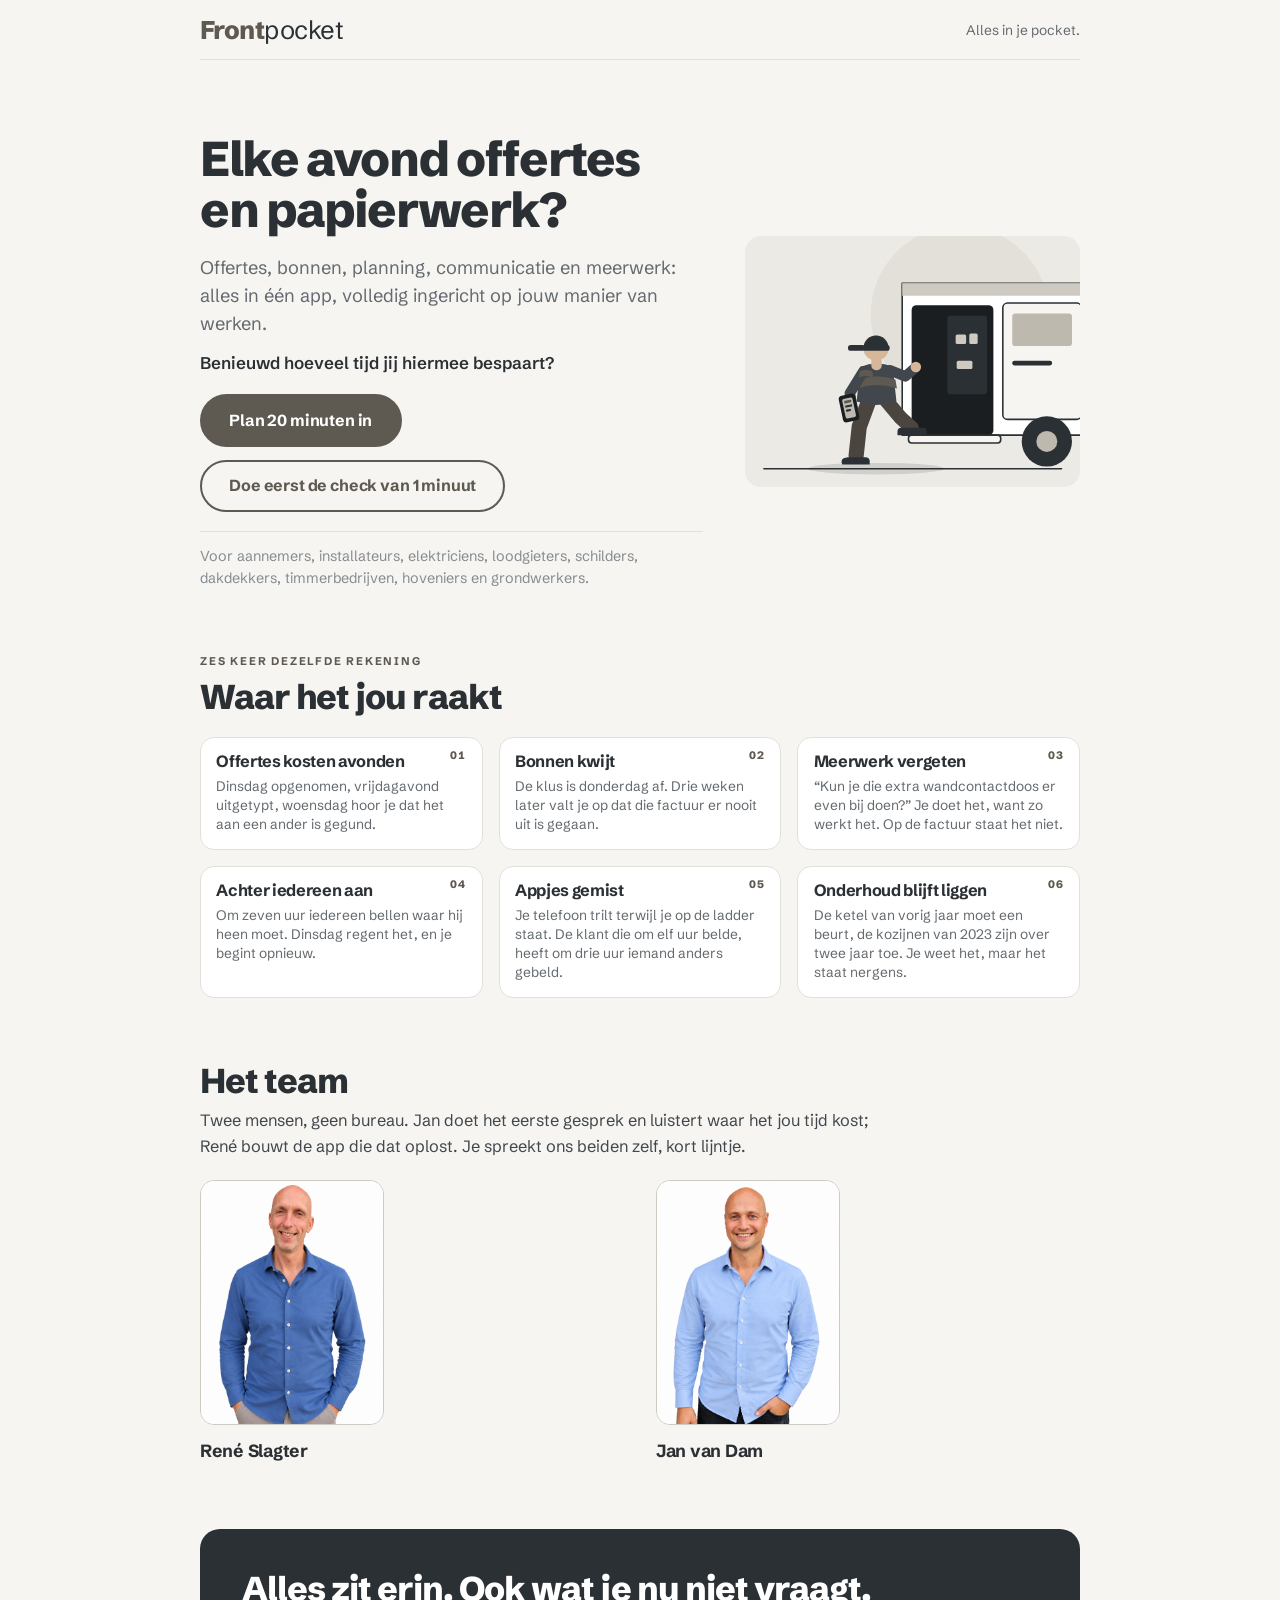
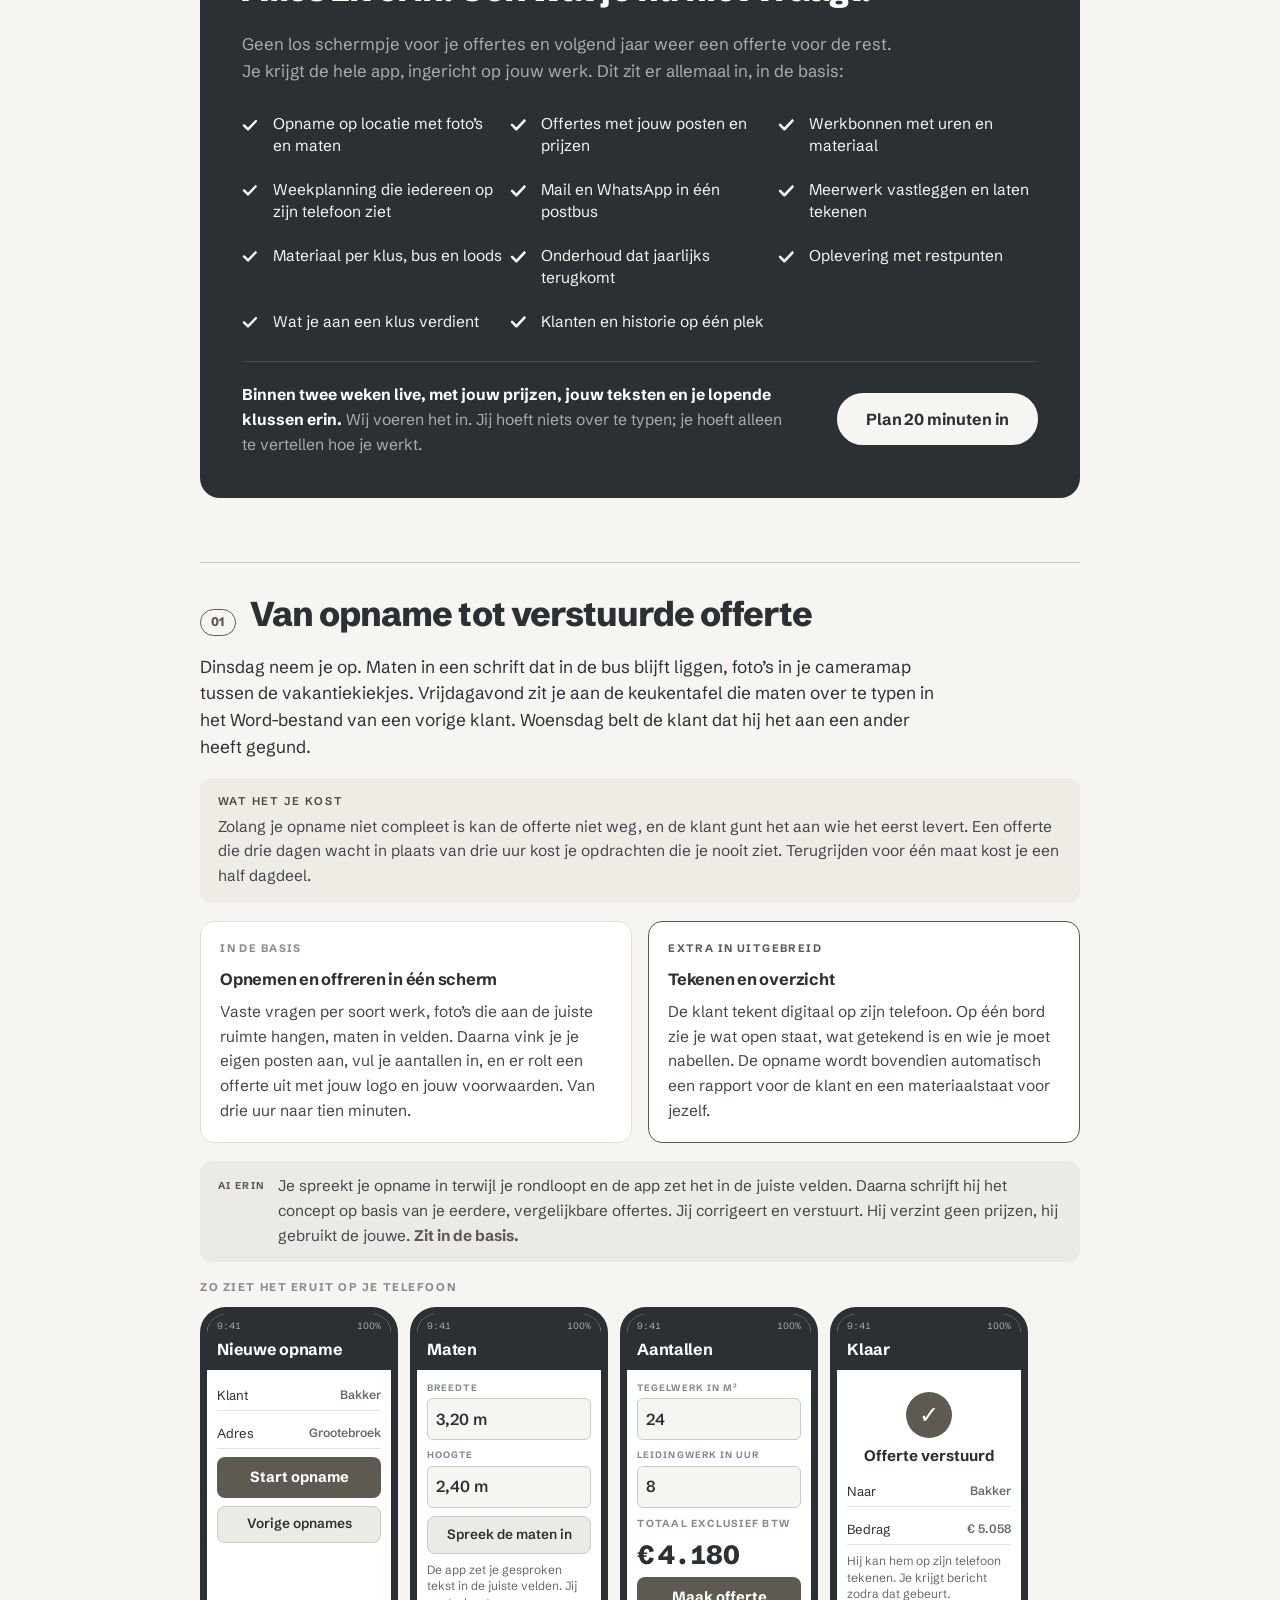
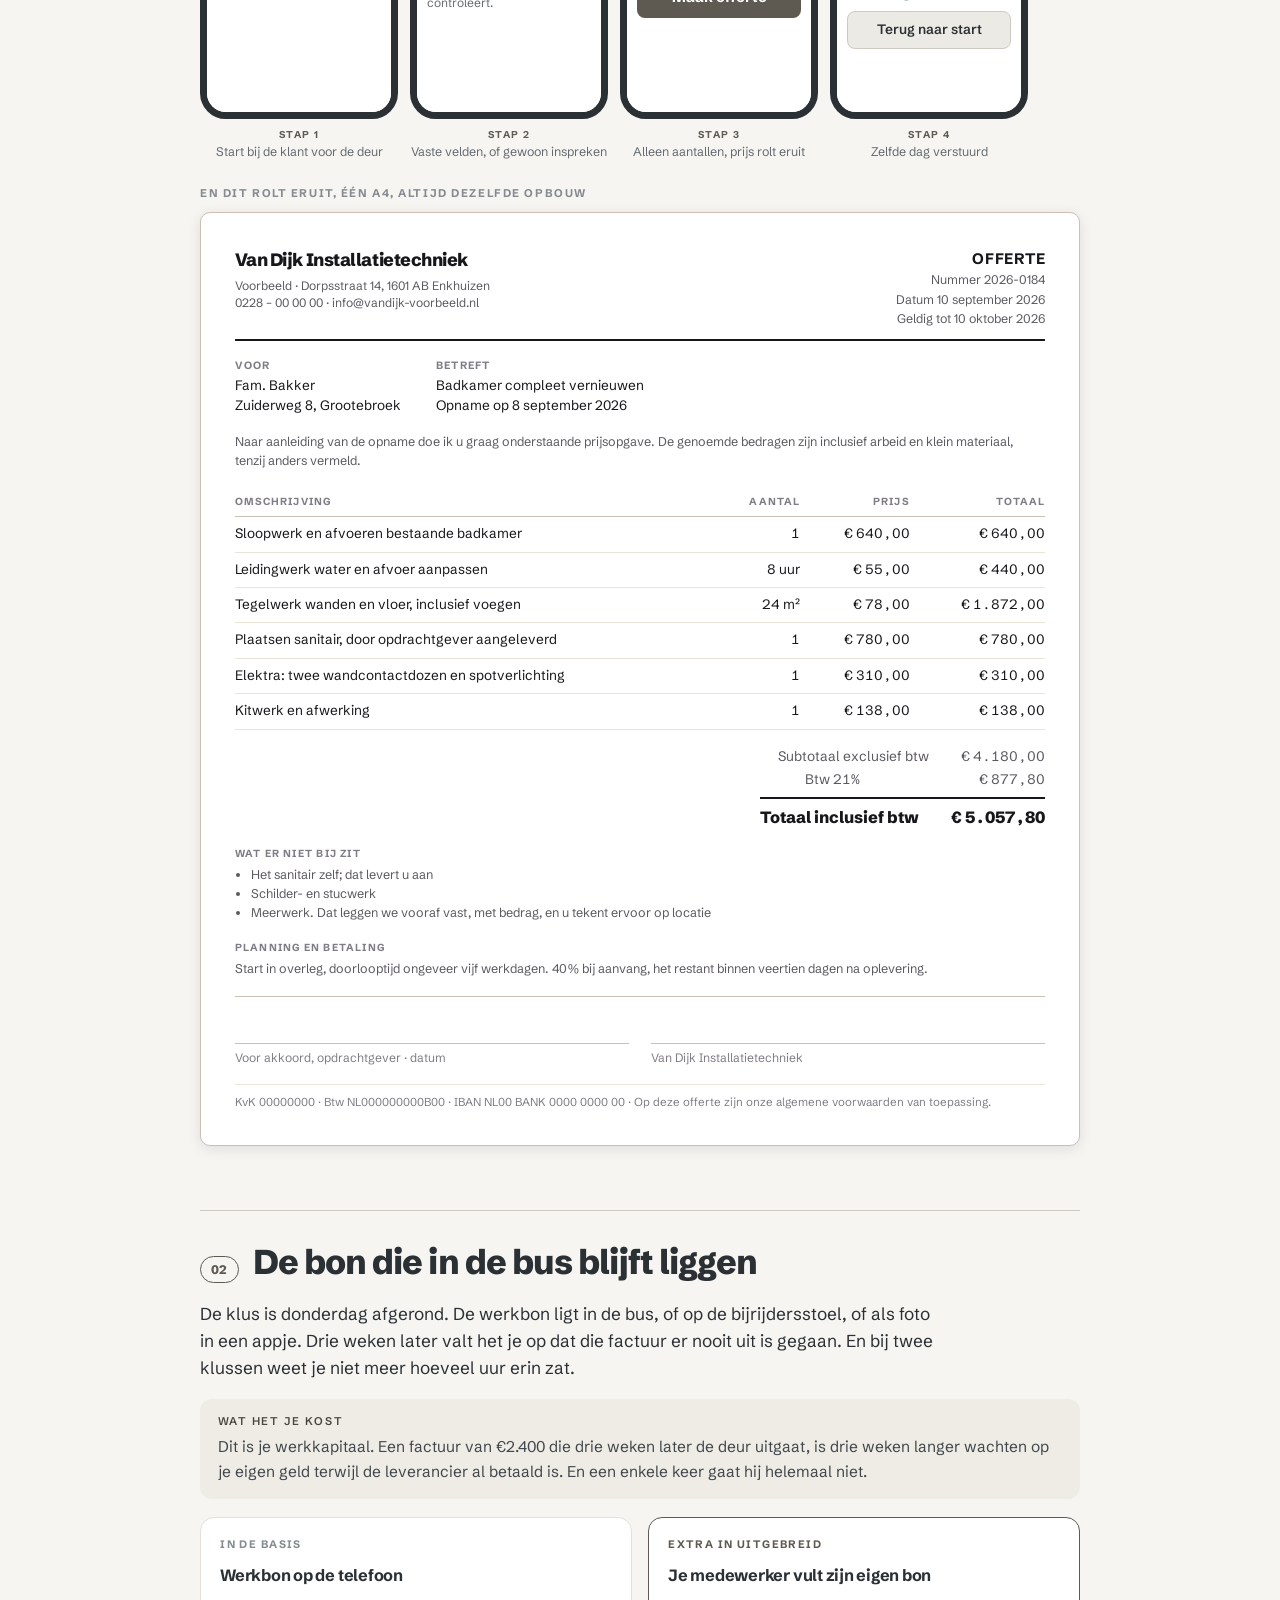
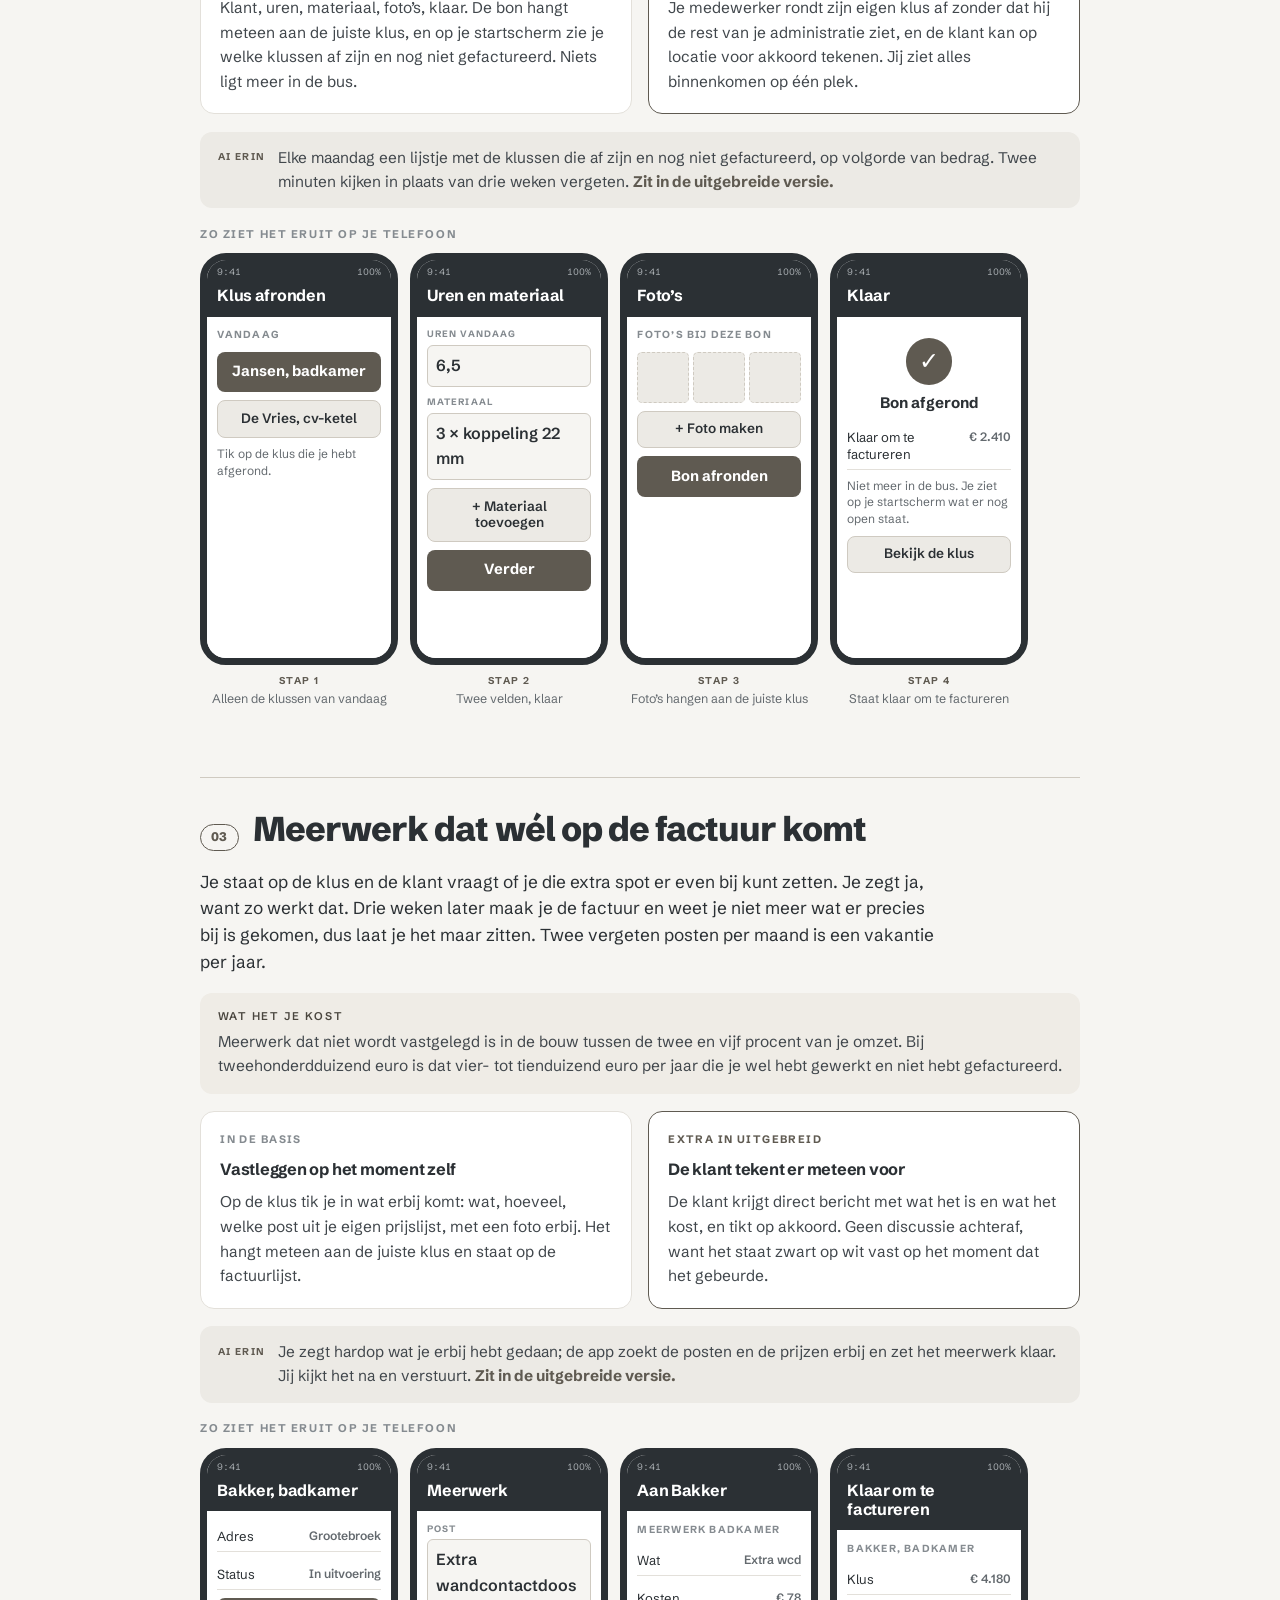
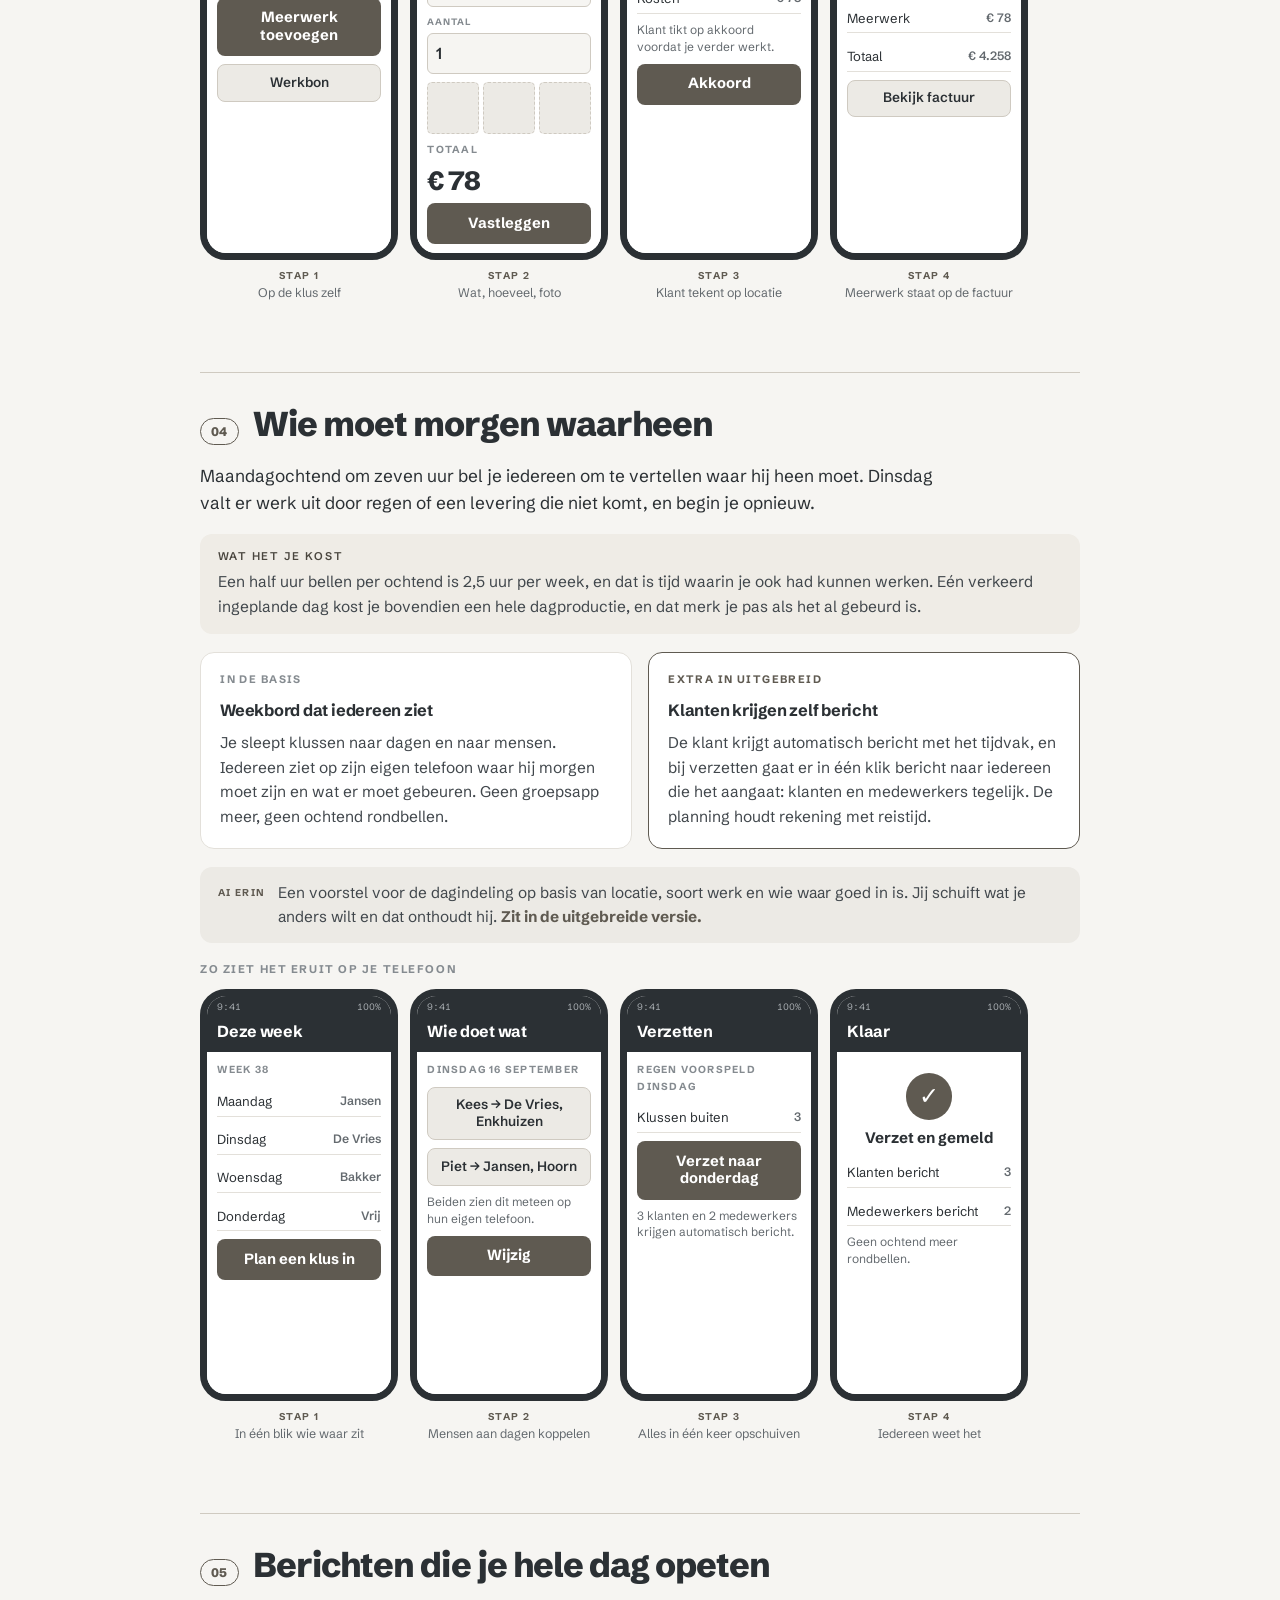
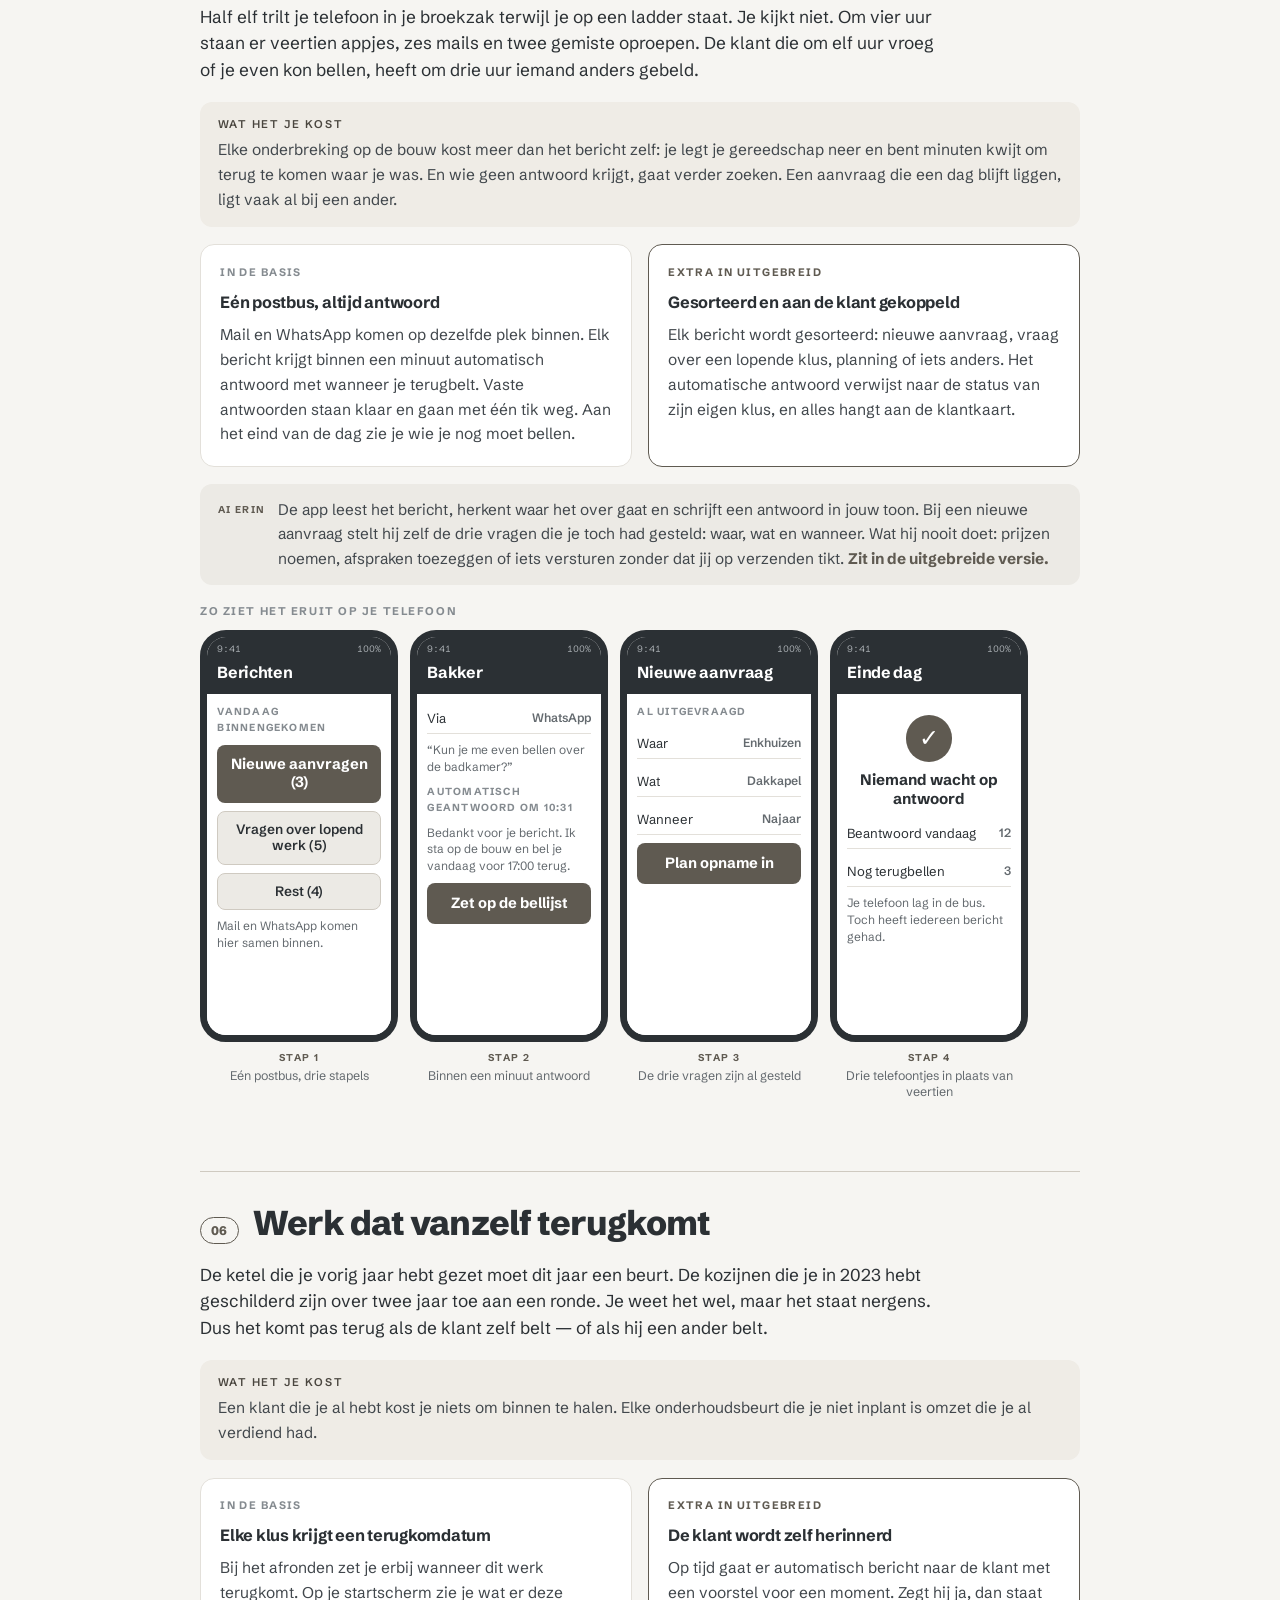
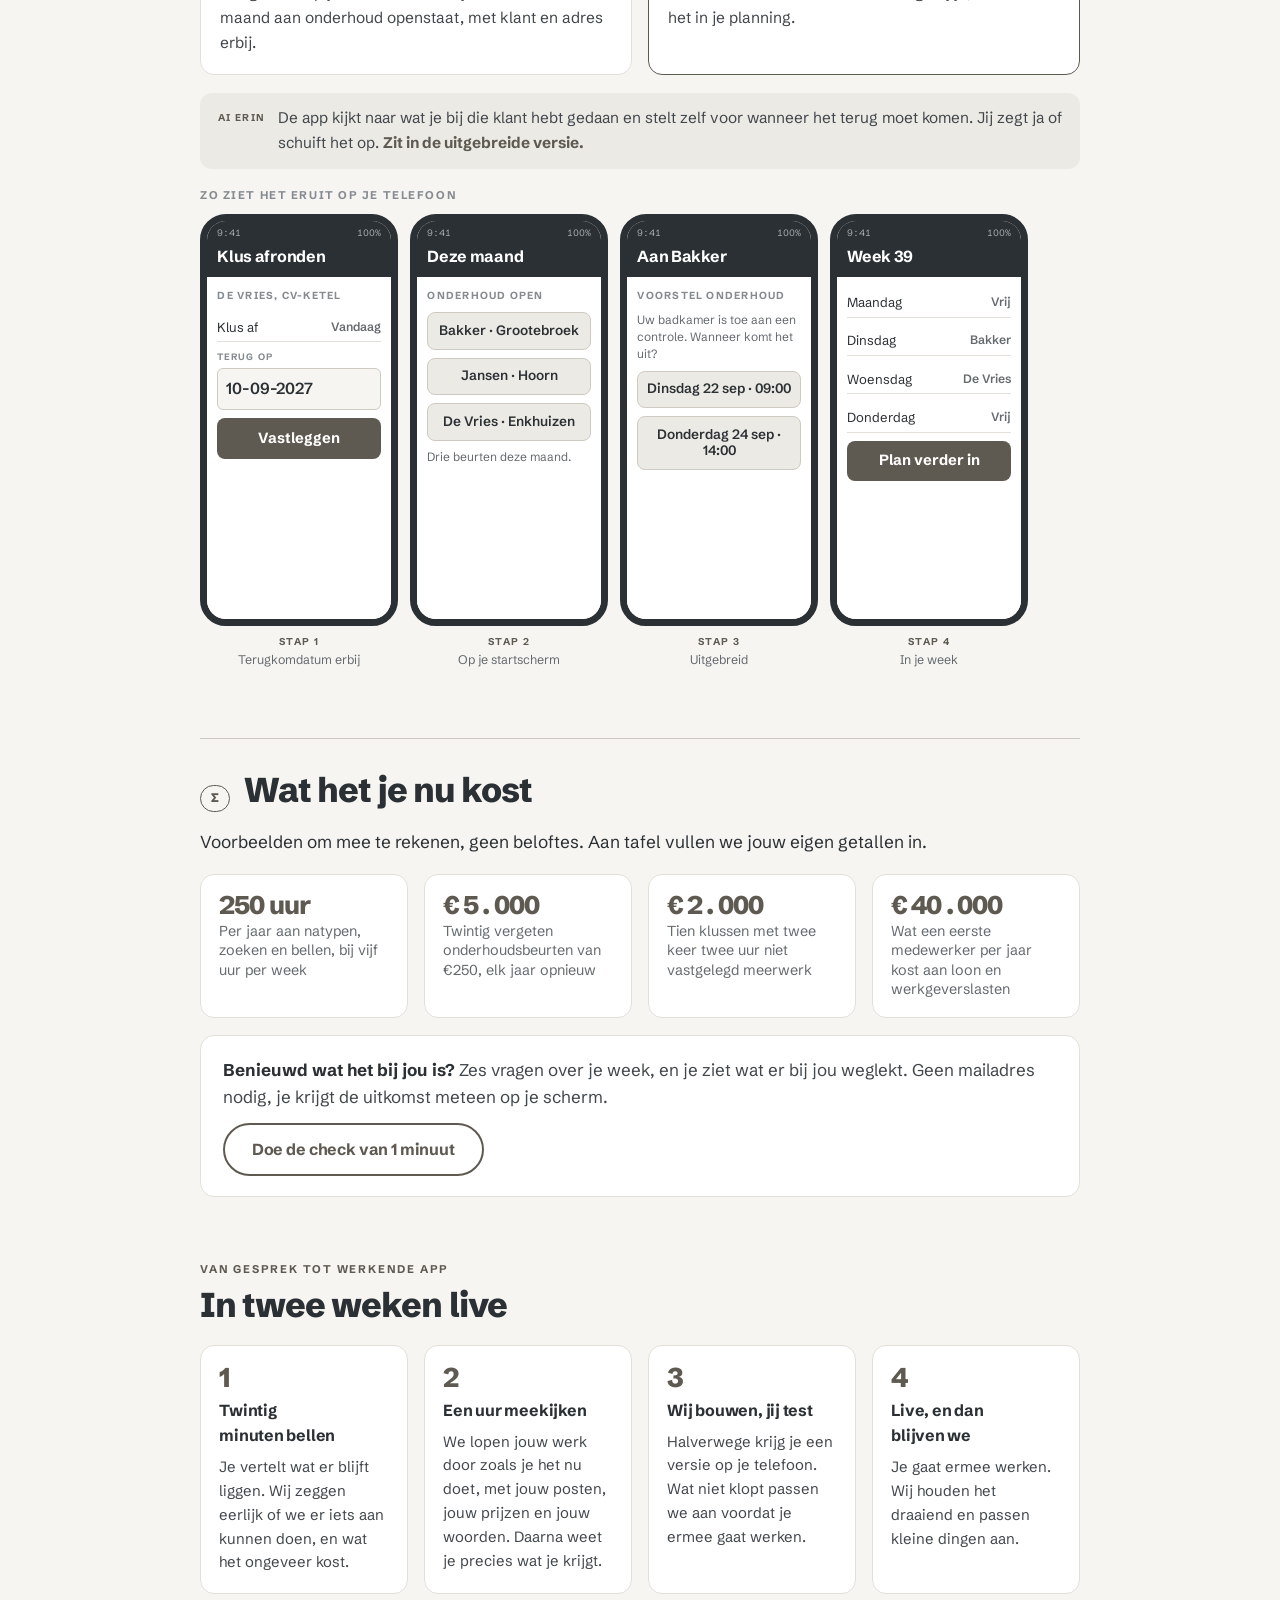
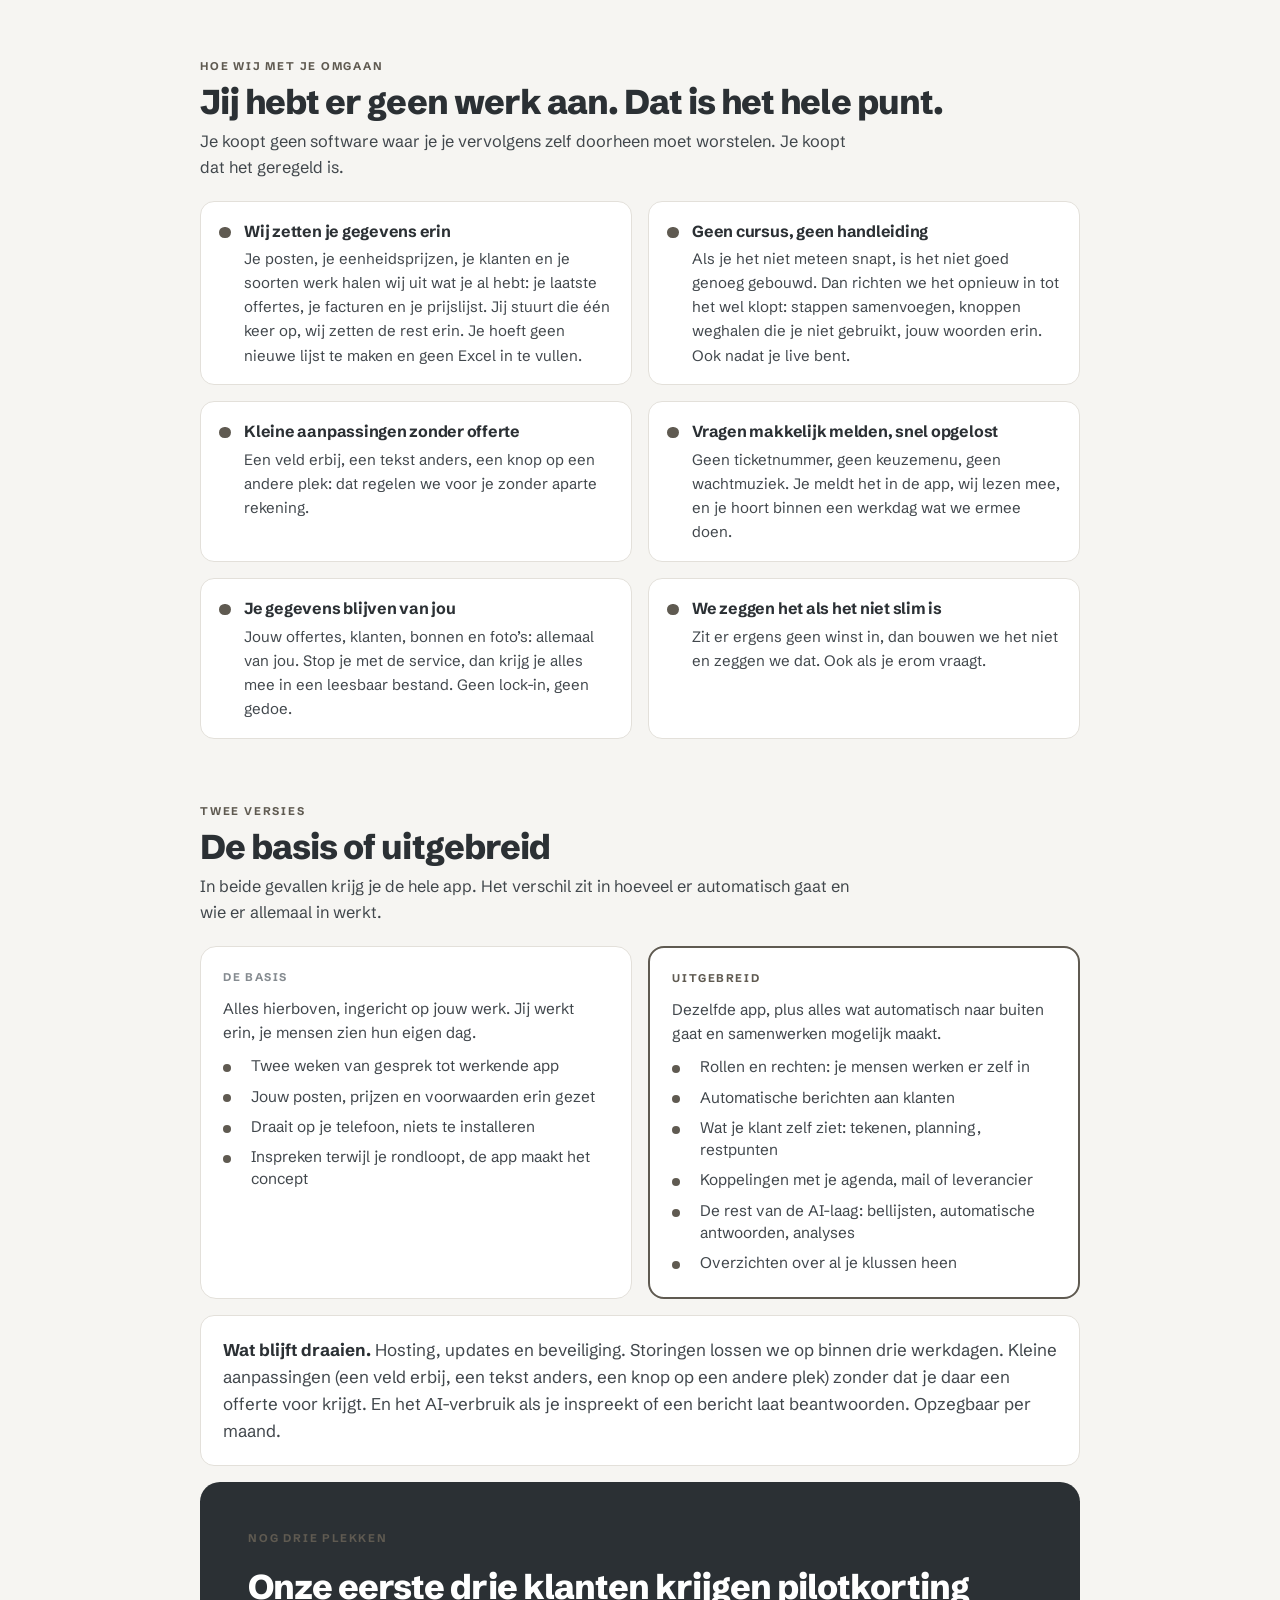
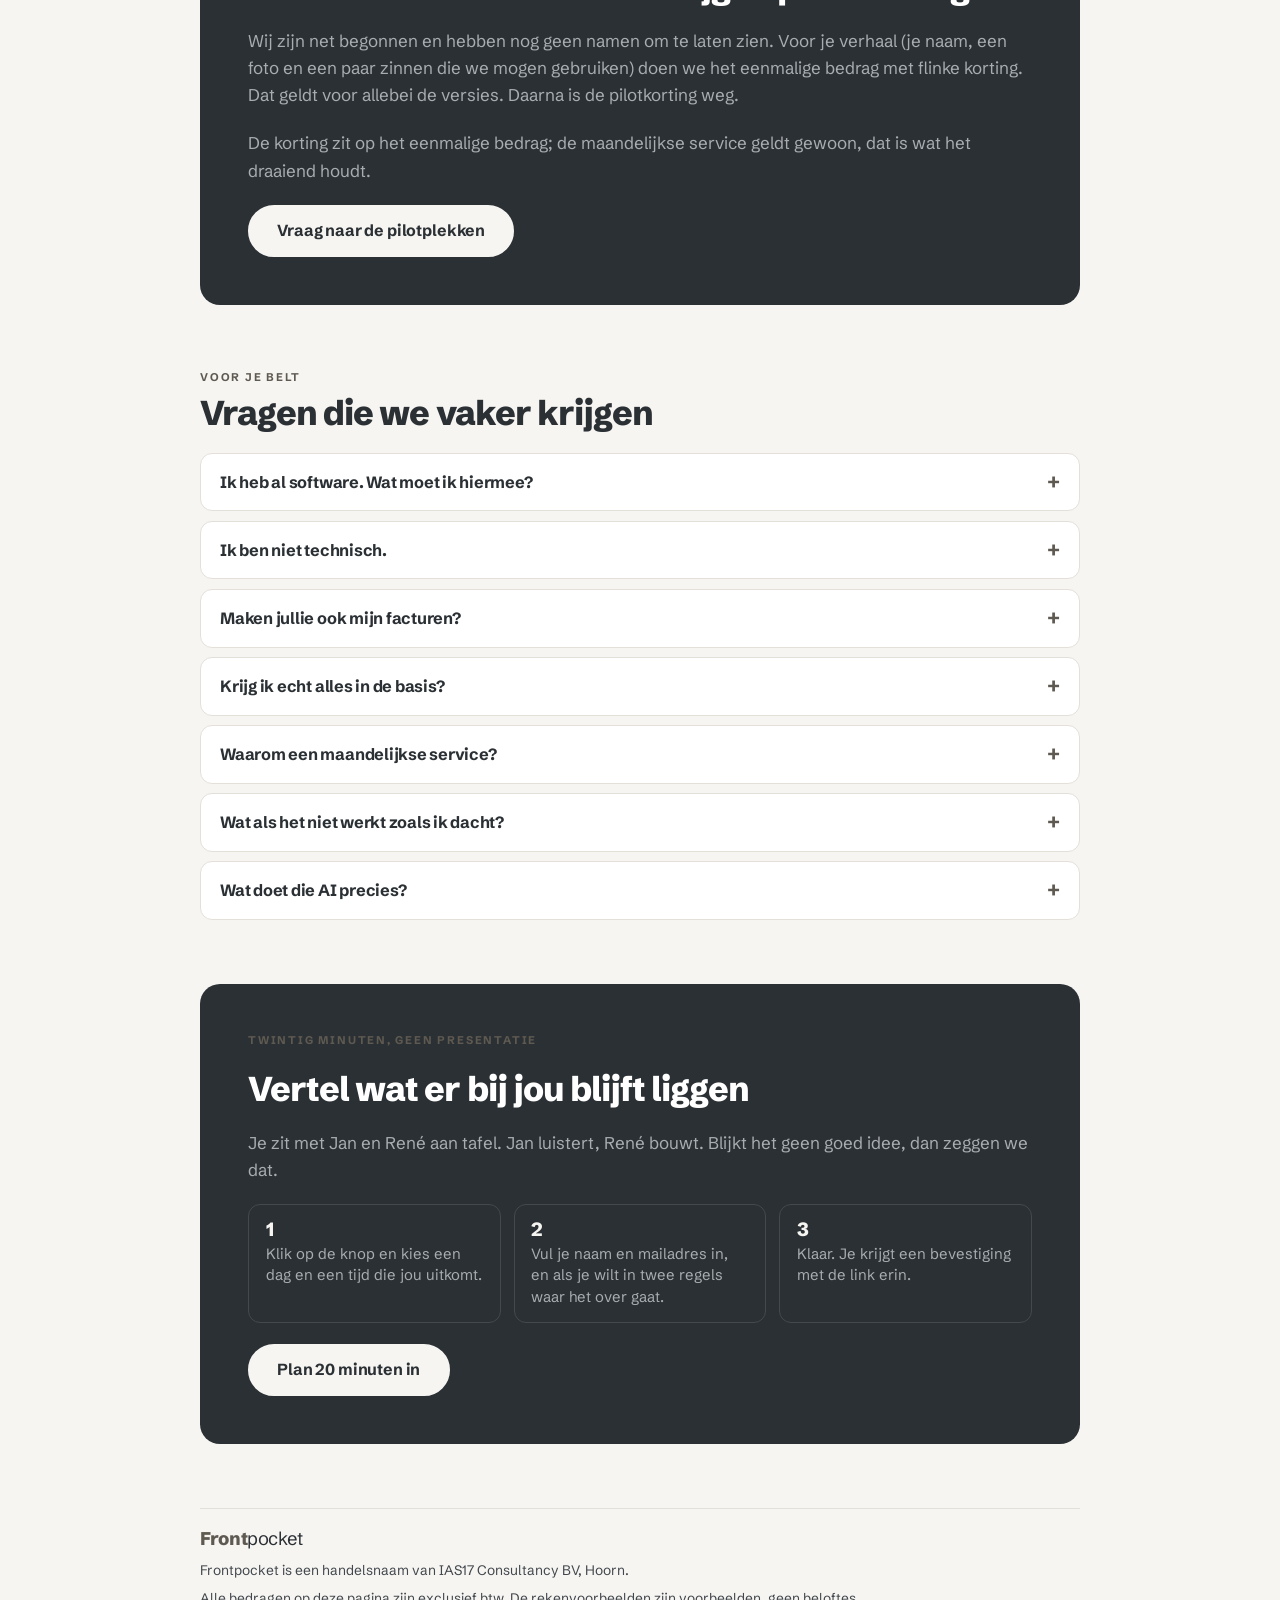
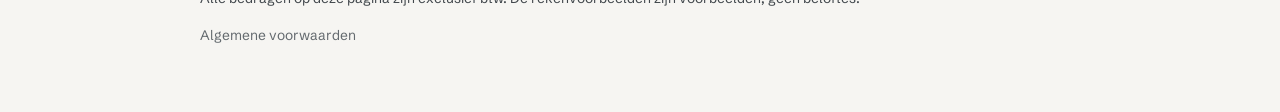
==== index.html @ 6d3bb080 "huisstijl v2: typografisch woordmerk + taupe/donker-palet OPDRACHT-03 v2 doorgevoerd. De teal/navy-l" ====
<!DOCTYPE html>
<html lang="nl">
<head>
<meta charset="UTF-8">
<meta name="viewport" content="width=device-width,initial-scale=1">
<title>Frontpocket: één app voor je offertes, bonnen en planning</title>
<meta name="description" content="Frontpocket bouwt in twee weken één app voor je offertes, bonnen en planning, ingericht op jouw manier van werken.">
<meta name="robots" content="noindex,nofollow">

<meta property="og:type" content="website">
<meta property="og:title" content="Frontpocket: één app voor je offertes, bonnen en planning">
<meta property="og:description" content="Eén app voor je offertes, bonnen en planning. Klaar in twee weken, ingericht op jouw manier van werken.">
<meta property="og:image" content="/assets/og.png">
<meta property="og:locale" content="nl_NL">
<meta name="twitter:card" content="summary_large_image">

<meta name="theme-color" content="#5F5A51" media="(prefers-color-scheme: light)">
<meta name="theme-color" content="#1B1E21" media="(prefers-color-scheme: dark)">

<link rel="icon" type="image/svg+xml" href="/assets/favicon.svg">

<link rel="preconnect" href="https://fonts.googleapis.com">
<link rel="preconnect" href="https://fonts.gstatic.com" crossorigin>
<link rel="stylesheet" href="https://fonts.googleapis.com/css2?family=Schibsted+Grotesk:wght@400;500;600;700;800&display=swap">
<link rel="stylesheet" href="/assets/style.css">
</head>
<body>

<div class="page">

  <div class="merk">
    <span class="wm"><b>Front</b>pocket</span>
    <span class="tag">Alles in je pocket.</span>
  </div>

  <header class="hero">
    <div class="tekst">
      <h1>Elke avond offertes en papierwerk?</h1>
      <p class="lead">Offertes, bonnen, planning, communicatie en meerwerk: alles in &eacute;&eacute;n app, volledig ingericht op jouw manier van werken.</p>
      <p class="lead-vraag">Benieuwd hoeveel tijd jij hiermee bespaart?</p>
      <div class="acties">
        <a class="knop" data-boek="hero" href="#" target="_blank" rel="noopener">Plan 20 minuten in</a>
        <a class="knop licht" href="/check.html">Doe eerst de check van 1 minuut</a>
      </div>
      <p class="vakken">Voor aannemers, installateurs, elektriciens, loodgieters, schilders, dakdekkers, timmerbedrijven, hoveniers en grondwerkers.</p>
    </div>
    <div class="beeld">
      <svg class="illu" viewBox="0 0 640 480" role="img" aria-labelledby="illuTitle" xmlns="http://www.w3.org/2000/svg">
        <title id="illuTitle">Een vakman stapt met zijn telefoon in de hand uit de bestelbus</title>
        <rect x="0" y="0" width="640" height="480" rx="18" fill="var(--illu-bg)"/>
        <circle cx="410" cy="150" r="170" fill="var(--illu-glow)"/>
        <g>
          <path d="M300 90 H660 V380 H300 Z" fill="var(--illu-van)" stroke="var(--illu-line)" stroke-width="3" stroke-linejoin="round"/>
          <rect x="300" y="90" width="360" height="24" fill="var(--illu-roof)"/>
          <rect x="318" y="132" width="156" height="248" rx="9" fill="var(--illu-dark)"/>
          <rect x="386" y="152" width="76" height="150" rx="6" fill="var(--illu-inside)"/>
          <rect x="396" y="176" width="56" height="9" rx="4" fill="var(--illu-line)"/>
          <rect x="396" y="226" width="56" height="9" rx="4" fill="var(--illu-line)"/>
          <rect x="402" y="188" width="20" height="18" rx="3" fill="var(--illu-roof)"/>
          <rect x="428" y="186" width="16" height="20" rx="3" fill="var(--illu-roof)"/>
          <rect x="404" y="238" width="30" height="16" rx="3" fill="var(--illu-roof)"/>
          <rect x="492" y="128" width="150" height="222" rx="9" fill="var(--illu-panel)" stroke="var(--illu-line)" stroke-width="3"/>
          <rect x="510" y="148" width="114" height="62" rx="6" fill="var(--illu-glass)"/>
          <rect x="510" y="238" width="76" height="9" rx="4" fill="var(--illu-line)"/>
          <rect x="312" y="380" width="176" height="15" rx="6" fill="var(--illu-panel)" stroke="var(--illu-line)" stroke-width="3"/>
          <circle cx="576" cy="392" r="48" fill="var(--illu-tyre)"/>
          <circle cx="576" cy="392" r="20" fill="var(--illu-hub)"/>
        </g>
        <ellipse cx="250" cy="444" rx="130" ry="11" fill="var(--illu-shadow)"/>
        <path d="M36 444 H604" stroke="var(--illu-line)" stroke-width="3" stroke-linecap="round"/>
        <g stroke-linecap="round" stroke-linejoin="round">
          <path d="M266 310 L298 348 L318 366" stroke="var(--illu-trousers)" stroke-width="27" fill="none"/>
          <path d="M298 366 h42 a7 7 0 0 1 7 7 v7 h-56 v-7 a7 7 0 0 1 7 -7 z" fill="var(--illu-boot)"/>
          <path d="M238 310 L218 364 L212 420" stroke="var(--illu-trousers)" stroke-width="29" fill="none"/>
          <path d="M196 422 h34 a8 8 0 0 1 8 8 v6 h-52 a8 8 0 0 1 2 -12 z" fill="var(--illu-boot)"/>
          <path d="M276 256 L306 268 L324 252" stroke="var(--illu-jacket)" stroke-width="20" fill="none"/>
          <circle cx="326" cy="250" r="10" fill="var(--illu-skin)"/>
          <path d="M220 250 q32 -13 62 0 l7 66 q-38 13 -76 0 z" fill="var(--illu-jacket)"/>
          <path d="M217 274 q35 -12 70 0 l3 17 q-38 -13 -76 0 z" fill="var(--illu-hivis)"/>
          <path d="M226 258 L200 300 L206 332" stroke="var(--illu-jacket)" stroke-width="20" fill="none"/>
          <path d="M219 258 q12 -6 24 0 l2 12 q-14 -6 -28 0 z" fill="var(--illu-hivis)"/>
          <circle cx="206" cy="333" r="10" fill="var(--illu-skin)"/>
          <g transform="rotate(-12 200 330)">
            <rect x="183" y="302" width="32" height="52" rx="7" fill="var(--illu-dark)"/>
            <rect x="189" y="309" width="20" height="38" rx="3" fill="var(--illu-hub)"/>
            <rect x="192" y="313" width="14" height="5" rx="2" fill="var(--illu-hivis)"/>
            <rect x="192" y="322" width="14" height="4" rx="2" fill="var(--illu-line)"/>
            <rect x="192" y="330" width="10" height="4" rx="2" fill="var(--illu-line)"/>
          </g>
          <rect x="241" y="230" width="20" height="26" rx="9" fill="var(--illu-skin)"/>
          <circle cx="250" cy="214" r="24" fill="var(--illu-skin)"/>
          <path d="M226 214 A24 24 0 0 1 274 214 Z" fill="var(--illu-cap)"/>
          <rect x="224" y="208" width="52" height="11" rx="5" fill="var(--illu-cap)"/>
          <path d="M226 208 h-24 a5.5 5.5 0 0 0 0 11 h24 z" fill="var(--illu-cap)"/>
        </g>
      </svg>
    </div>
  </header>

  <div>
    <div class="kop-groep">
      <span class="eyebrow">Zes keer dezelfde rekening</span>
      <h2>Waar het jou raakt</h2>
    </div>
    <div class="po">
      <a class="pokaart" href="#offerte">
        <span class="nr">01</span>
        <h3>Offertes kosten avonden</h3>
        <p class="nu">Dinsdag opgenomen, vrijdagavond uitgetypt, woensdag hoor je dat het aan een ander is gegund.</p>
      </a>
      <a class="pokaart" href="#werkbon">
        <span class="nr">02</span>
        <h3>Bonnen kwijt</h3>
        <p class="nu">De klus is donderdag af. Drie weken later valt je op dat die factuur er nooit uit is gegaan.</p>
      </a>
      <a class="pokaart" href="#meerwerk">
        <span class="nr">03</span>
        <h3>Meerwerk vergeten</h3>
        <p class="nu">&ldquo;Kun je die extra wandcontactdoos er even bij doen?&rdquo; Je doet het, want zo werkt het. Op de factuur staat het niet.</p>
      </a>
      <a class="pokaart" href="#planning">
        <span class="nr">04</span>
        <h3>Achter iedereen aan</h3>
        <p class="nu">Om zeven uur iedereen bellen waar hij heen moet. Dinsdag regent het, en je begint opnieuw.</p>
      </a>
      <a class="pokaart" href="#postbus">
        <span class="nr">05</span>
        <h3>Appjes gemist</h3>
        <p class="nu">Je telefoon trilt terwijl je op de ladder staat. De klant die om elf uur belde, heeft om drie uur iemand anders gebeld.</p>
      </a>
      <a class="pokaart" href="#onderhoud">
        <span class="nr">06</span>
        <h3>Onderhoud blijft liggen</h3>
        <p class="nu">De ketel van vorig jaar moet een beurt, de kozijnen van 2023 zijn over twee jaar toe. Je weet het, maar het staat nergens.</p>
      </a>
    </div>
  </div>

  <div class="team-blok">
    <div class="kop-groep">
      <h2>Het team</h2>
      <p>Twee mensen, geen bureau. Jan doet het eerste gesprek en luistert waar het jou tijd kost; Ren&eacute; bouwt de app die dat oplost. Je spreekt ons beiden zelf, kort lijntje.</p>
    </div>
    <div class="personen">
      <div class="persoon">
        <img src="/assets/rene.png" alt="René Slagter" width="368" height="490" loading="lazy">
        <h3>Ren&eacute; Slagter</h3>
      </div>
      <div class="persoon">
        <img src="/assets/jan.png" alt="Jan van Dam" width="368" height="490" loading="lazy">
        <h3>Jan van Dam</h3>
      </div>
    </div>
  </div>

  <div class="allesblok">
    <h2>Alles zit erin. Ook wat je nu niet vraagt.</h2>
    <p class="intro">Geen los schermpje voor je offertes en volgend jaar weer een offerte voor de rest. Je krijgt de hele app, ingericht op jouw werk. Dit zit er allemaal in, in de basis:</p>
    <div class="allesgrid">
      <div class="alles">Opname op locatie met foto&rsquo;s en maten</div>
      <div class="alles">Offertes met jouw posten en prijzen</div>
      <div class="alles">Werkbonnen met uren en materiaal</div>
      <div class="alles">Weekplanning die iedereen op zijn telefoon ziet</div>
      <div class="alles">Mail en WhatsApp in &eacute;&eacute;n postbus</div>
      <div class="alles">Meerwerk vastleggen en laten tekenen</div>
      <div class="alles">Materiaal per klus, bus en loods</div>
      <div class="alles">Onderhoud dat jaarlijks terugkomt</div>
      <div class="alles">Oplevering met restpunten</div>
      <div class="alles">Wat je aan een klus verdient</div>
      <div class="alles">Klanten en historie op &eacute;&eacute;n plek</div>
    </div>
    <div class="allesvoet">
      <p><strong>Binnen twee weken live, met jouw prijzen, jouw teksten en je lopende klussen erin.</strong> Wij voeren het in. Jij hoeft niets over te typen; je hoeft alleen te vertellen hoe je werkt.</p>
      <a class="knop opdonker" data-boek="allesblok" href="#" target="_blank" rel="noopener">Plan 20 minuten in</a>
    </div>
  </div>

  <!-- 01 -->
  <section class="pijn" id="offerte">
    <div class="kop"><span class="num">01</span><h2>Van opname tot verstuurde offerte</h2></div>
    <p class="scene">Dinsdag neem je op. Maten in een schrift dat in de bus blijft liggen, foto&rsquo;s in je cameramap tussen de vakantiekiekjes. Vrijdagavond zit je aan de keukentafel die maten over te typen in het Word-bestand van een vorige klant. Woensdag belt de klant dat hij het aan een ander heeft gegund.</p>
    <div class="kost"><h4>Wat het je kost</h4><p>Zolang je opname niet compleet is kan de offerte niet weg, en de klant gunt het aan wie het eerst levert. Een offerte die drie dagen wacht in plaats van drie uur kost je opdrachten die je nooit ziet. Terugrijden voor &eacute;&eacute;n maat kost je een half dagdeel.</p></div>
    <div class="oplossingen">
      <div class="kaart vijf"><span class="prijs">In de basis</span><h3>Opnemen en offreren in &eacute;&eacute;n scherm</h3><p>Vaste vragen per soort werk, foto&rsquo;s die aan de juiste ruimte hangen, maten in velden. Daarna vink je je eigen posten aan, vul je aantallen in, en er rolt een offerte uit met jouw logo en jouw voorwaarden. Van drie uur naar tien minuten.</p></div>
      <div class="kaart tien"><span class="prijs">Extra in uitgebreid</span><h3>Tekenen en overzicht</h3><p>De klant tekent digitaal op zijn telefoon. Op &eacute;&eacute;n bord zie je wat open staat, wat getekend is en wie je moet nabellen. De opname wordt bovendien automatisch een rapport voor de klant en een materiaalstaat voor jezelf.</p></div>
    </div>
    <div class="ai"><span class="tag">AI erin</span><span>Je spreekt je opname in terwijl je rondloopt en de app zet het in de juiste velden. Daarna schrijft hij het concept op basis van je eerdere, vergelijkbare offertes. Jij corrigeert en verstuurt. Hij verzint geen prijzen, hij gebruikt de jouwe. <em>Zit in de basis.</em></span></div>

    <div class="mockwrap">
      <span class="lead">Zo ziet het eruit op je telefoon</span>
      <div class="mockups">
        <div class="mock"><div class="phone"><div class="p-status"><span>9:41</span><span>100%</span></div><div class="p-head">Nieuwe opname</div><div class="p-body"><div class="m-row"><span>Klant</span><b>Bakker</b></div><div class="m-row"><span>Adres</span><b>Grootebroek</b></div><div class="m-btn">Start opname</div><div class="m-btn2">Vorige opnames</div></div></div><div class="cap"><b>Stap 1</b><span>Start bij de klant voor de deur</span></div></div>
        <div class="mock"><div class="phone"><div class="p-status"><span>9:41</span><span>100%</span></div><div class="p-head">Maten</div><div class="p-body"><div class="m-field"><span class="lbl">Breedte</span><span class="val">3,20 m</span></div><div class="m-field"><span class="lbl">Hoogte</span><span class="val">2,40 m</span></div><div class="m-btn2">Spreek de maten in</div><div class="m-note">De app zet je gesproken tekst in de juiste velden. Jij controleert.</div></div></div><div class="cap"><b>Stap 2</b><span>Vaste velden, of gewoon inspreken</span></div></div>
        <div class="mock"><div class="phone"><div class="p-status"><span>9:41</span><span>100%</span></div><div class="p-head">Aantallen</div><div class="p-body"><div class="m-field"><span class="lbl">Tegelwerk in m&sup2;</span><span class="val">24</span></div><div class="m-field"><span class="lbl">Leidingwerk in uur</span><span class="val">8</span></div><div class="m-head">Totaal exclusief btw</div><div class="m-total">&euro; 4.180</div><div class="m-btn">Maak offerte</div></div></div><div class="cap"><b>Stap 3</b><span>Alleen aantallen, prijs rolt eruit</span></div></div>
        <div class="mock"><div class="phone"><div class="p-status"><span>9:41</span><span>100%</span></div><div class="p-head">Klaar</div><div class="p-body"><div class="m-ok"><span class="circle">&#10003;</span><span class="txt">Offerte verstuurd</span></div><div class="m-row"><span>Naar</span><b>Bakker</b></div><div class="m-row"><span>Bedrag</span><b>&euro; 5.058</b></div><div class="m-note">Hij kan hem op zijn telefoon tekenen. Je krijgt bericht zodra dat gebeurt.</div><div class="m-btn2">Terug naar start</div></div></div><div class="cap"><b>Stap 4</b><span>Zelfde dag verstuurd</span></div></div>
      </div>
    </div>

    <div class="a4wrap">
      <span class="lead">En dit rolt eruit, &eacute;&eacute;n A4, altijd dezelfde opbouw</span>
      <div class="a4">
        <div class="a4kop">
          <div class="logo">Van Dijk Installatietechniek<span>Voorbeeld &middot; Dorpsstraat 14, 1601 AB Enkhuizen<br>0228 &ndash; 00 00 00 &middot; info@vandijk-voorbeeld.nl</span></div>
          <div class="a4meta"><b>OFFERTE</b>Nummer 2026-0184<br>Datum 10 september 2026<br>Geldig tot 10 oktober 2026</div>
        </div>
        <div class="a4aan">
          <div><span>Voor</span>Fam. Bakker<br>Zuiderweg 8, Grootebroek</div>
          <div><span>Betreft</span>Badkamer compleet vernieuwen<br>Opname op 8 september 2026</div>
        </div>
        <p class="klein">Naar aanleiding van de opname doe ik u graag onderstaande prijsopgave. De genoemde bedragen zijn inclusief arbeid en klein materiaal, tenzij anders vermeld.</p>
        <div class="tabelwrap"><table>
          <thead><tr><th>Omschrijving</th><th class="r">Aantal</th><th class="r">Prijs</th><th class="r">Totaal</th></tr></thead>
          <tbody>
            <tr><td>Sloopwerk en afvoeren bestaande badkamer</td><td class="r">1</td><td class="r">&euro; 640,00</td><td class="r">&euro; 640,00</td></tr>
            <tr><td>Leidingwerk water en afvoer aanpassen</td><td class="r">8 uur</td><td class="r">&euro; 55,00</td><td class="r">&euro; 440,00</td></tr>
            <tr><td>Tegelwerk wanden en vloer, inclusief voegen</td><td class="r">24 m&sup2;</td><td class="r">&euro; 78,00</td><td class="r">&euro; 1.872,00</td></tr>
            <tr><td>Plaatsen sanitair, door opdrachtgever aangeleverd</td><td class="r">1</td><td class="r">&euro; 780,00</td><td class="r">&euro; 780,00</td></tr>
            <tr><td>Elektra: twee wandcontactdozen en spotverlichting</td><td class="r">1</td><td class="r">&euro; 310,00</td><td class="r">&euro; 310,00</td></tr>
            <tr><td>Kitwerk en afwerking</td><td class="r">1</td><td class="r">&euro; 138,00</td><td class="r">&euro; 138,00</td></tr>
          </tbody>
        </table></div>
        <div class="tot">
          <div class="rg"><span>Subtotaal exclusief btw</span><span>&euro; 4.180,00</span></div>
          <div class="rg"><span>Btw 21%</span><span>&euro; 877,80</span></div>
          <div class="rg eind"><span>Totaal inclusief btw</span><span>&euro; 5.057,80</span></div>
        </div>
        <div>
          <h5>Wat er niet bij zit</h5>
          <ul class="klein">
            <li>Het sanitair zelf; dat levert u aan</li>
            <li>Schilder- en stucwerk</li>
            <li>Meerwerk. Dat leggen we vooraf vast, met bedrag, en u tekent ervoor op locatie</li>
          </ul>
        </div>
        <div>
          <h5>Planning en betaling</h5>
          <p class="klein">Start in overleg, doorlooptijd ongeveer vijf werkdagen. 40% bij aanvang, het restant binnen veertien dagen na oplevering.</p>
        </div>
        <div class="hand">
          <div>Voor akkoord, opdrachtgever &middot; datum</div>
          <div>Van Dijk Installatietechniek</div>
        </div>
        <p class="voet">KvK 00000000 &middot; Btw NL000000000B00 &middot; IBAN NL00 BANK 0000 0000 00 &middot; Op deze offerte zijn onze algemene voorwaarden van toepassing.</p>
      </div>
    </div>
  </section>

  <!-- 02 -->
  <section class="pijn" id="werkbon">
    <div class="kop"><span class="num">02</span><h2>De bon die in de bus blijft liggen</h2></div>
    <p class="scene">De klus is donderdag afgerond. De werkbon ligt in de bus, of op de bijrijdersstoel, of als foto in een appje. Drie weken later valt het je op dat die factuur er nooit uit is gegaan. En bij twee klussen weet je niet meer hoeveel uur erin zat.</p>
    <div class="kost"><h4>Wat het je kost</h4><p>Dit is je werkkapitaal. Een factuur van &euro;2.400 die drie weken later de deur uitgaat, is drie weken langer wachten op je eigen geld terwijl de leverancier al betaald is. En een enkele keer gaat hij helemaal niet.</p></div>
    <div class="oplossingen">
      <div class="kaart vijf"><span class="prijs">In de basis</span><h3>Werkbon op de telefoon</h3><p>Klant, uren, materiaal, foto&rsquo;s, klaar. De bon hangt meteen aan de juiste klus, en op je startscherm zie je welke klussen af zijn en nog niet gefactureerd. Niets ligt meer in de bus.</p></div>
      <div class="kaart tien"><span class="prijs">Extra in uitgebreid</span><h3>Je medewerker vult zijn eigen bon</h3><p>Je medewerker rondt zijn eigen klus af zonder dat hij de rest van je administratie ziet, en de klant kan op locatie voor akkoord tekenen. Jij ziet alles binnenkomen op &eacute;&eacute;n plek.</p></div>
    </div>
    <div class="ai"><span class="tag">AI erin</span><span>Elke maandag een lijstje met de klussen die af zijn en nog niet gefactureerd, op volgorde van bedrag. Twee minuten kijken in plaats van drie weken vergeten. <em>Zit in de uitgebreide versie.</em></span></div>
    <div class="mockwrap">
      <span class="lead">Zo ziet het eruit op je telefoon</span>
      <div class="mockups">
        <div class="mock"><div class="phone"><div class="p-status"><span>9:41</span><span>100%</span></div><div class="p-head">Klus afronden</div><div class="p-body"><div class="m-head">Vandaag</div><div class="m-btn">Jansen, badkamer</div><div class="m-btn2">De Vries, cv-ketel</div><div class="m-note">Tik op de klus die je hebt afgerond.</div></div></div><div class="cap"><b>Stap 1</b><span>Alleen de klussen van vandaag</span></div></div>
        <div class="mock"><div class="phone"><div class="p-status"><span>9:41</span><span>100%</span></div><div class="p-head">Uren en materiaal</div><div class="p-body"><div class="m-field"><span class="lbl">Uren vandaag</span><span class="val">6,5</span></div><div class="m-field"><span class="lbl">Materiaal</span><span class="val">3 &times; koppeling 22 mm</span></div><div class="m-btn2">+ Materiaal toevoegen</div><div class="m-btn">Verder</div></div></div><div class="cap"><b>Stap 2</b><span>Twee velden, klaar</span></div></div>
        <div class="mock"><div class="phone"><div class="p-status"><span>9:41</span><span>100%</span></div><div class="p-head">Foto&rsquo;s</div><div class="p-body"><div class="m-head">Foto&rsquo;s bij deze bon</div><div class="m-photos"><span class="m-photo"></span><span class="m-photo"></span><span class="m-photo"></span></div><div class="m-btn2">+ Foto maken</div><div class="m-btn">Bon afronden</div></div></div><div class="cap"><b>Stap 3</b><span>Foto&rsquo;s hangen aan de juiste klus</span></div></div>
        <div class="mock"><div class="phone"><div class="p-status"><span>9:41</span><span>100%</span></div><div class="p-head">Klaar</div><div class="p-body"><div class="m-ok"><span class="circle">&#10003;</span><span class="txt">Bon afgerond</span></div><div class="m-row"><span>Klaar om te factureren</span><b>&euro; 2.410</b></div><div class="m-note">Niet meer in de bus. Je ziet op je startscherm wat er nog open staat.</div><div class="m-btn2">Bekijk de klus</div></div></div><div class="cap"><b>Stap 4</b><span>Staat klaar om te factureren</span></div></div>
      </div>
    </div>
  </section>

  <!-- 03 -->
  <section class="pijn" id="meerwerk">
    <div class="kop"><span class="num">03</span><h2>Meerwerk dat w&eacute;l op de factuur komt</h2></div>
    <p class="scene">Je staat op de klus en de klant vraagt of je die extra spot er even bij kunt zetten. Je zegt ja, want zo werkt dat. Drie weken later maak je de factuur en weet je niet meer wat er precies bij is gekomen, dus laat je het maar zitten. Twee vergeten posten per maand is een vakantie per jaar.</p>
    <div class="kost"><h4>Wat het je kost</h4><p>Meerwerk dat niet wordt vastgelegd is in de bouw tussen de twee en vijf procent van je omzet. Bij tweehonderdduizend euro is dat vier- tot tienduizend euro per jaar die je wel hebt gewerkt en niet hebt gefactureerd.</p></div>
    <div class="oplossingen">
      <div class="kaart vijf"><span class="prijs">In de basis</span><h3>Vastleggen op het moment zelf</h3><p>Op de klus tik je in wat erbij komt: wat, hoeveel, welke post uit je eigen prijslijst, met een foto erbij. Het hangt meteen aan de juiste klus en staat op de factuurlijst.</p></div>
      <div class="kaart tien"><span class="prijs">Extra in uitgebreid</span><h3>De klant tekent er meteen voor</h3><p>De klant krijgt direct bericht met wat het is en wat het kost, en tikt op akkoord. Geen discussie achteraf, want het staat zwart op wit vast op het moment dat het gebeurde.</p></div>
    </div>
    <div class="ai"><span class="tag">AI erin</span><span>Je zegt hardop wat je erbij hebt gedaan; de app zoekt de posten en de prijzen erbij en zet het meerwerk klaar. Jij kijkt het na en verstuurt. <em>Zit in de uitgebreide versie.</em></span></div>
    <div class="mockwrap">
      <span class="lead">Zo ziet het eruit op je telefoon</span>
      <div class="mockups">
        <div class="mock"><div class="phone"><div class="p-status"><span>9:41</span><span>100%</span></div><div class="p-head">Bakker, badkamer</div><div class="p-body"><div class="m-row"><span>Adres</span><b>Grootebroek</b></div><div class="m-row"><span>Status</span><b>In uitvoering</b></div><div class="m-btn">Meerwerk toevoegen</div><div class="m-btn2">Werkbon</div></div></div><div class="cap"><b>Stap 1</b><span>Op de klus zelf</span></div></div>
        <div class="mock"><div class="phone"><div class="p-status"><span>9:41</span><span>100%</span></div><div class="p-head">Meerwerk</div><div class="p-body"><div class="m-field"><span class="lbl">Post</span><span class="val">Extra wandcontactdoos</span></div><div class="m-field"><span class="lbl">Aantal</span><span class="val">1</span></div><div class="m-photos"><span class="m-photo"></span><span class="m-photo"></span><span class="m-photo"></span></div><div class="m-head">Totaal</div><div class="m-total">&euro; 78</div><div class="m-btn">Vastleggen</div></div></div><div class="cap"><b>Stap 2</b><span>Wat, hoeveel, foto</span></div></div>
        <div class="mock"><div class="phone"><div class="p-status"><span>9:41</span><span>100%</span></div><div class="p-head">Aan Bakker</div><div class="p-body"><div class="m-head">Meerwerk badkamer</div><div class="m-row"><span>Wat</span><b>Extra wcd</b></div><div class="m-row"><span>Kosten</span><b>&euro; 78</b></div><div class="m-note">Klant tikt op akkoord voordat je verder werkt.</div><div class="m-btn">Akkoord</div></div></div><div class="cap"><b>Stap 3</b><span>Klant tekent op locatie</span></div></div>
        <div class="mock"><div class="phone"><div class="p-status"><span>9:41</span><span>100%</span></div><div class="p-head">Klaar om te factureren</div><div class="p-body"><div class="m-head">Bakker, badkamer</div><div class="m-row"><span>Klus</span><b>&euro; 4.180</b></div><div class="m-row"><span>Meerwerk</span><b>&euro; 78</b></div><div class="m-row"><span>Totaal</span><b>&euro; 4.258</b></div><div class="m-btn2">Bekijk factuur</div></div></div><div class="cap"><b>Stap 4</b><span>Meerwerk staat op de factuur</span></div></div>
      </div>
    </div>
  </section>

  <!-- 04 -->
  <section class="pijn" id="planning">
    <div class="kop"><span class="num">04</span><h2>Wie moet morgen waarheen</h2></div>
    <p class="scene">Maandagochtend om zeven uur bel je iedereen om te vertellen waar hij heen moet. Dinsdag valt er werk uit door regen of een levering die niet komt, en begin je opnieuw.</p>
    <div class="kost"><h4>Wat het je kost</h4><p>Een half uur bellen per ochtend is 2,5 uur per week, en dat is tijd waarin je ook had kunnen werken. E&eacute;n verkeerd ingeplande dag kost je bovendien een hele dagproductie, en dat merk je pas als het al gebeurd is.</p></div>
    <div class="oplossingen">
      <div class="kaart vijf"><span class="prijs">In de basis</span><h3>Weekbord dat iedereen ziet</h3><p>Je sleept klussen naar dagen en naar mensen. Iedereen ziet op zijn eigen telefoon waar hij morgen moet zijn en wat er moet gebeuren. Geen groepsapp meer, geen ochtend rondbellen.</p></div>
      <div class="kaart tien"><span class="prijs">Extra in uitgebreid</span><h3>Klanten krijgen zelf bericht</h3><p>De klant krijgt automatisch bericht met het tijdvak, en bij verzetten gaat er in &eacute;&eacute;n klik bericht naar iedereen die het aangaat: klanten en medewerkers tegelijk. De planning houdt rekening met reistijd.</p></div>
    </div>
    <div class="ai"><span class="tag">AI erin</span><span>Een voorstel voor de dagindeling op basis van locatie, soort werk en wie waar goed in is. Jij schuift wat je anders wilt en dat onthoudt hij. <em>Zit in de uitgebreide versie.</em></span></div>
    <div class="mockwrap">
      <span class="lead">Zo ziet het eruit op je telefoon</span>
      <div class="mockups">
        <div class="mock"><div class="phone"><div class="p-status"><span>9:41</span><span>100%</span></div><div class="p-head">Deze week</div><div class="p-body"><div class="m-head">Week 38</div><div class="m-row"><span>Maandag</span><b>Jansen</b></div><div class="m-row"><span>Dinsdag</span><b>De Vries</b></div><div class="m-row"><span>Woensdag</span><b>Bakker</b></div><div class="m-row"><span>Donderdag</span><b>Vrij</b></div><div class="m-btn">Plan een klus in</div></div></div><div class="cap"><b>Stap 1</b><span>In &eacute;&eacute;n blik wie waar zit</span></div></div>
        <div class="mock"><div class="phone"><div class="p-status"><span>9:41</span><span>100%</span></div><div class="p-head">Wie doet wat</div><div class="p-body"><div class="m-head">Dinsdag 16 september</div><div class="m-btn2">Kees &rarr; De Vries, Enkhuizen</div><div class="m-btn2">Piet &rarr; Jansen, Hoorn</div><div class="m-note">Beiden zien dit meteen op hun eigen telefoon.</div><div class="m-btn">Wijzig</div></div></div><div class="cap"><b>Stap 2</b><span>Mensen aan dagen koppelen</span></div></div>
        <div class="mock"><div class="phone"><div class="p-status"><span>9:41</span><span>100%</span></div><div class="p-head">Verzetten</div><div class="p-body"><div class="m-head">Regen voorspeld dinsdag</div><div class="m-row"><span>Klussen buiten</span><b>3</b></div><div class="m-btn">Verzet naar donderdag</div><div class="m-note">3 klanten en 2 medewerkers krijgen automatisch bericht.</div></div></div><div class="cap"><b>Stap 3</b><span>Alles in &eacute;&eacute;n keer opschuiven</span></div></div>
        <div class="mock"><div class="phone"><div class="p-status"><span>9:41</span><span>100%</span></div><div class="p-head">Klaar</div><div class="p-body"><div class="m-ok"><span class="circle">&#10003;</span><span class="txt">Verzet en gemeld</span></div><div class="m-row"><span>Klanten bericht</span><b>3</b></div><div class="m-row"><span>Medewerkers bericht</span><b>2</b></div><div class="m-note">Geen ochtend meer rondbellen.</div></div></div><div class="cap"><b>Stap 4</b><span>Iedereen weet het</span></div></div>
      </div>
    </div>
  </section>

  <!-- 05 -->
  <section class="pijn" id="postbus">
    <div class="kop"><span class="num">05</span><h2>Berichten die je hele dag opeten</h2></div>
    <p class="scene">Half elf trilt je telefoon in je broekzak terwijl je op een ladder staat. Je kijkt niet. Om vier uur staan er veertien appjes, zes mails en twee gemiste oproepen. De klant die om elf uur vroeg of je even kon bellen, heeft om drie uur iemand anders gebeld.</p>
    <div class="kost"><h4>Wat het je kost</h4><p>Elke onderbreking op de bouw kost meer dan het bericht zelf: je legt je gereedschap neer en bent minuten kwijt om terug te komen waar je was. En wie geen antwoord krijgt, gaat verder zoeken. Een aanvraag die een dag blijft liggen, ligt vaak al bij een ander.</p></div>
    <div class="oplossingen">
      <div class="kaart vijf"><span class="prijs">In de basis</span><h3>E&eacute;n postbus, altijd antwoord</h3><p>Mail en WhatsApp komen op dezelfde plek binnen. Elk bericht krijgt binnen een minuut automatisch antwoord met wanneer je terugbelt. Vaste antwoorden staan klaar en gaan met &eacute;&eacute;n tik weg. Aan het eind van de dag zie je wie je nog moet bellen.</p></div>
      <div class="kaart tien"><span class="prijs">Extra in uitgebreid</span><h3>Gesorteerd en aan de klant gekoppeld</h3><p>Elk bericht wordt gesorteerd: nieuwe aanvraag, vraag over een lopende klus, planning of iets anders. Het automatische antwoord verwijst naar de status van zijn eigen klus, en alles hangt aan de klantkaart.</p></div>
    </div>
    <div class="ai"><span class="tag">AI erin</span><span>De app leest het bericht, herkent waar het over gaat en schrijft een antwoord in jouw toon. Bij een nieuwe aanvraag stelt hij zelf de drie vragen die je toch had gesteld: waar, wat en wanneer. Wat hij nooit doet: prijzen noemen, afspraken toezeggen of iets versturen zonder dat jij op verzenden tikt. <em>Zit in de uitgebreide versie.</em></span></div>
    <div class="mockwrap">
      <span class="lead">Zo ziet het eruit op je telefoon</span>
      <div class="mockups">
        <div class="mock"><div class="phone"><div class="p-status"><span>9:41</span><span>100%</span></div><div class="p-head">Berichten</div><div class="p-body"><div class="m-head">Vandaag binnengekomen</div><div class="m-btn">Nieuwe aanvragen (3)</div><div class="m-btn2">Vragen over lopend werk (5)</div><div class="m-btn2">Rest (4)</div><div class="m-note">Mail en WhatsApp komen hier samen binnen.</div></div></div><div class="cap"><b>Stap 1</b><span>E&eacute;n postbus, drie stapels</span></div></div>
        <div class="mock"><div class="phone"><div class="p-status"><span>9:41</span><span>100%</span></div><div class="p-head">Bakker</div><div class="p-body"><div class="m-row"><span>Via</span><b>WhatsApp</b></div><div class="m-note">&ldquo;Kun je me even bellen over de badkamer?&rdquo;</div><div class="m-head">Automatisch geantwoord om 10:31</div><div class="m-note">Bedankt voor je bericht. Ik sta op de bouw en bel je vandaag voor 17:00 terug.</div><div class="m-btn">Zet op de bellijst</div></div></div><div class="cap"><b>Stap 2</b><span>Binnen een minuut antwoord</span></div></div>
        <div class="mock"><div class="phone"><div class="p-status"><span>9:41</span><span>100%</span></div><div class="p-head">Nieuwe aanvraag</div><div class="p-body"><div class="m-head">Al uitgevraagd</div><div class="m-row"><span>Waar</span><b>Enkhuizen</b></div><div class="m-row"><span>Wat</span><b>Dakkapel</b></div><div class="m-row"><span>Wanneer</span><b>Najaar</b></div><div class="m-btn">Plan opname in</div></div></div><div class="cap"><b>Stap 3</b><span>De drie vragen zijn al gesteld</span></div></div>
        <div class="mock"><div class="phone"><div class="p-status"><span>9:41</span><span>100%</span></div><div class="p-head">Einde dag</div><div class="p-body"><div class="m-ok"><span class="circle">&#10003;</span><span class="txt">Niemand wacht op antwoord</span></div><div class="m-row"><span>Beantwoord vandaag</span><b>12</b></div><div class="m-row"><span>Nog terugbellen</span><b>3</b></div><div class="m-note">Je telefoon lag in de bus. Toch heeft iedereen bericht gehad.</div></div></div><div class="cap"><b>Stap 4</b><span>Drie telefoontjes in plaats van veertien</span></div></div>
      </div>
    </div>
  </section>

  <!-- 06 -->
  <section class="pijn" id="onderhoud">
    <div class="kop"><span class="num">06</span><h2>Werk dat vanzelf terugkomt</h2></div>
    <p class="scene">De ketel die je vorig jaar hebt gezet moet dit jaar een beurt. De kozijnen die je in 2023 hebt geschilderd zijn over twee jaar toe aan een ronde. Je weet het wel, maar het staat nergens. Dus het komt pas terug als de klant zelf belt &mdash; of als hij een ander belt.</p>
    <div class="kost"><h4>Wat het je kost</h4><p>Een klant die je al hebt kost je niets om binnen te halen. Elke onderhoudsbeurt die je niet inplant is omzet die je al verdiend had.</p></div>
    <div class="oplossingen">
      <div class="kaart vijf"><span class="prijs">In de basis</span><h3>Elke klus krijgt een terugkomdatum</h3><p>Bij het afronden zet je erbij wanneer dit werk terugkomt. Op je startscherm zie je wat er deze maand aan onderhoud openstaat, met klant en adres erbij.</p></div>
      <div class="kaart tien"><span class="prijs">Extra in uitgebreid</span><h3>De klant wordt zelf herinnerd</h3><p>Op tijd gaat er automatisch bericht naar de klant met een voorstel voor een moment. Zegt hij ja, dan staat het in je planning.</p></div>
    </div>
    <div class="ai"><span class="tag">AI erin</span><span>De app kijkt naar wat je bij die klant hebt gedaan en stelt zelf voor wanneer het terug moet komen. Jij zegt ja of schuift het op. <em>Zit in de uitgebreide versie.</em></span></div>
    <div class="mockwrap">
      <span class="lead">Zo ziet het eruit op je telefoon</span>
      <div class="mockups">
        <div class="mock"><div class="phone"><div class="p-status"><span>9:41</span><span>100%</span></div><div class="p-head">Klus afronden</div><div class="p-body"><div class="m-head">De Vries, cv-ketel</div><div class="m-row"><span>Klus af</span><b>Vandaag</b></div><div class="m-field"><span class="lbl">Terug op</span><span class="val">10-09-2027</span></div><div class="m-btn">Vastleggen</div></div></div><div class="cap"><b>Stap 1</b><span>Terugkomdatum erbij</span></div></div>
        <div class="mock"><div class="phone"><div class="p-status"><span>9:41</span><span>100%</span></div><div class="p-head">Deze maand</div><div class="p-body"><div class="m-head">Onderhoud open</div><div class="m-btn2">Bakker &middot; Grootebroek</div><div class="m-btn2">Jansen &middot; Hoorn</div><div class="m-btn2">De Vries &middot; Enkhuizen</div><div class="m-note">Drie beurten deze maand.</div></div></div><div class="cap"><b>Stap 2</b><span>Op je startscherm</span></div></div>
        <div class="mock"><div class="phone"><div class="p-status"><span>9:41</span><span>100%</span></div><div class="p-head">Aan Bakker</div><div class="p-body"><div class="m-head">Voorstel onderhoud</div><div class="m-note">Uw badkamer is toe aan een controle. Wanneer komt het uit?</div><div class="m-btn2">Dinsdag 22 sep &middot; 09:00</div><div class="m-btn2">Donderdag 24 sep &middot; 14:00</div></div></div><div class="cap"><b>Stap 3</b><span>Uitgebreid</span></div></div>
        <div class="mock"><div class="phone"><div class="p-status"><span>9:41</span><span>100%</span></div><div class="p-head">Week 39</div><div class="p-body"><div class="m-row"><span>Maandag</span><b>Vrij</b></div><div class="m-row"><span>Dinsdag</span><b>Bakker</b></div><div class="m-row"><span>Woensdag</span><b>De Vries</b></div><div class="m-row"><span>Donderdag</span><b>Vrij</b></div><div class="m-btn">Plan verder in</div></div></div><div class="cap"><b>Stap 4</b><span>In je week</span></div></div>
      </div>
    </div>
  </section>

  <section class="pijn">
    <div class="kop"><span class="num">&sum;</span><h2>Wat het je nu kost</h2></div>
    <p class="scene">Voorbeelden om mee te rekenen, geen beloftes. Aan tafel vullen we jouw eigen getallen in.</p>
    <div class="figs">
      <div class="fig"><span class="fig-num">250 uur</span><span class="fig-cap">Per jaar aan natypen, zoeken en bellen, bij vijf uur per week</span></div>
      <div class="fig"><span class="fig-num">&euro; 5.000</span><span class="fig-cap">Twintig vergeten onderhoudsbeurten van &euro;250, elk jaar opnieuw</span></div>
      <div class="fig"><span class="fig-num">&euro; 2.000</span><span class="fig-cap">Tien klussen met twee keer twee uur niet vastgelegd meerwerk</span></div>
      <div class="fig"><span class="fig-num">&euro; 40.000</span><span class="fig-cap">Wat een eerste medewerker per jaar kost aan loon en werkgeverslasten</span></div>
    </div>
    <div class="band">
      <p><strong>Benieuwd wat het bij jou is?</strong> Zes vragen over je week, en je ziet wat er bij jou weglekt. Geen mailadres nodig, je krijgt de uitkomst meteen op je scherm.</p>
      <a class="knop licht" href="/check.html">Doe de check van 1 minuut</a>
    </div>
  </section>

  <div>
    <div class="kop-groep">
      <span class="eyebrow">Van gesprek tot werkende app</span>
      <h2>In twee weken live</h2>
    </div>
    <div class="stappen">
      <div class="stap"><span class="nr">1</span><h3>Twintig minuten bellen</h3><p>Je vertelt wat er blijft liggen. Wij zeggen eerlijk of we er iets aan kunnen doen, en wat het ongeveer kost.</p></div>
      <div class="stap"><span class="nr">2</span><h3>Een uur meekijken</h3><p>We lopen jouw werk door zoals je het nu doet, met jouw posten, jouw prijzen en jouw woorden. Daarna weet je precies wat je krijgt.</p></div>
      <div class="stap"><span class="nr">3</span><h3>Wij bouwen, jij test</h3><p>Halverwege krijg je een versie op je telefoon. Wat niet klopt passen we aan voordat je ermee gaat werken.</p></div>
      <div class="stap"><span class="nr">4</span><h3>Live, en dan blijven we</h3><p>Je gaat ermee werken. Wij houden het draaiend en passen kleine dingen aan.</p></div>
    </div>
  </div>

  <div>
    <div class="kop-groep">
      <span class="eyebrow">Hoe wij met je omgaan</span>
      <h2>Jij hebt er geen werk aan. Dat is het hele punt.</h2>
      <p>Je koopt geen software waar je je vervolgens zelf doorheen moet worstelen. Je koopt dat het geregeld is.</p>
    </div>
    <div class="zorg">
      <div class="zorgitem"><span class="dot"></span><div><h3>Wij zetten je gegevens erin</h3><p>Je posten, je eenheidsprijzen, je klanten en je soorten werk halen wij uit wat je al hebt: je laatste offertes, je facturen en je prijslijst. Jij stuurt die &eacute;&eacute;n keer op, wij zetten de rest erin. Je hoeft geen nieuwe lijst te maken en geen Excel in te vullen.</p></div></div>
      <div class="zorgitem"><span class="dot"></span><div><h3>Geen cursus, geen handleiding</h3><p>Als je het niet meteen snapt, is het niet goed genoeg gebouwd. Dan richten we het opnieuw in tot het wel klopt: stappen samenvoegen, knoppen weghalen die je niet gebruikt, jouw woorden erin. Ook nadat je live bent.</p></div></div>
      <div class="zorgitem"><span class="dot"></span><div><h3>Kleine aanpassingen zonder offerte</h3><p>Een veld erbij, een tekst anders, een knop op een andere plek: dat regelen we voor je zonder aparte rekening.</p></div></div>
      <div class="zorgitem"><span class="dot"></span><div><h3>Vragen makkelijk melden, snel opgelost</h3><p>Geen ticketnummer, geen keuzemenu, geen wachtmuziek. Je meldt het in de app, wij lezen mee, en je hoort binnen een werkdag wat we ermee doen.</p></div></div>
      <div class="zorgitem"><span class="dot"></span><div><h3>Je gegevens blijven van jou</h3><p>Jouw offertes, klanten, bonnen en foto&rsquo;s: allemaal van jou. Stop je met de service, dan krijg je alles mee in een leesbaar bestand. Geen lock-in, geen gedoe.</p></div></div>
      <div class="zorgitem"><span class="dot"></span><div><h3>We zeggen het als het niet slim is</h3><p>Zit er ergens geen winst in, dan bouwen we het niet en zeggen we dat. Ook als je erom vraagt.</p></div></div>
    </div>
  </div>

  <div>
    <div class="kop-groep">
      <span class="eyebrow">Twee versies</span>
      <h2>De basis of uitgebreid</h2>
      <p>In beide gevallen krijg je de hele app. Het verschil zit in hoeveel er automatisch gaat en wie er allemaal in werkt.</p>
    </div>
    <div class="prijzen">
      <div class="prijskaart">
        <span class="wat">De basis</span>
        <p>Alles hierboven, ingericht op jouw werk. Jij werkt erin, je mensen zien hun eigen dag.</p>
        <ul class="plain">
          <li>Twee weken van gesprek tot werkende app</li>
          <li>Jouw posten, prijzen en voorwaarden erin gezet</li>
          <li>Draait op je telefoon, niets te installeren</li>
          <li>Inspreken terwijl je rondloopt, de app maakt het concept</li>
        </ul>
      </div>
      <div class="prijskaart groot">
        <span class="wat">Uitgebreid</span>
        <p>Dezelfde app, plus alles wat automatisch naar buiten gaat en samenwerken mogelijk maakt.</p>
        <ul class="plain">
          <li>Rollen en rechten: je mensen werken er zelf in</li>
          <li>Automatische berichten aan klanten</li>
          <li>Wat je klant zelf ziet: tekenen, planning, restpunten</li>
          <li>Koppelingen met je agenda, mail of leverancier</li>
          <li>De rest van de AI-laag: bellijsten, automatische antwoorden, analyses</li>
          <li>Overzichten over al je klussen heen</li>
        </ul>
      </div>
    </div>
    <div class="band" style="margin-top:1rem">
      <p><strong>Wat blijft draaien.</strong> Hosting, updates en beveiliging. Storingen lossen we op binnen drie werkdagen. Kleine aanpassingen (een veld erbij, een tekst anders, een knop op een andere plek) zonder dat je daar een offerte voor krijgt. En het AI-verbruik als je inspreekt of een bericht laat beantwoorden. Opzegbaar per maand.</p>
    </div>
    <div class="boeken" style="margin-top:1rem">
      <span class="eyebrow">Nog drie plekken</span>
      <h2>Onze eerste drie klanten krijgen pilotkorting</h2>
      <p>Wij zijn net begonnen en hebben nog geen namen om te laten zien. Voor je verhaal (je naam, een foto en een paar zinnen die we mogen gebruiken) doen we het eenmalige bedrag met flinke korting. Dat geldt voor allebei de versies. Daarna is de pilotkorting weg.</p>
      <p>De korting zit op het eenmalige bedrag; de maandelijkse service geldt gewoon, dat is wat het draaiend houdt.</p>
      <a class="knop opdonker" data-boek="pilot" href="#" target="_blank" rel="noopener">Vraag naar de pilotplekken</a>
    </div>
  </div>

  <div>
    <div class="kop-groep">
      <span class="eyebrow">Voor je belt</span>
      <h2>Vragen die we vaker krijgen</h2>
    </div>
    <div class="faq">
      <details><summary>Ik heb al software. Wat moet ik hiermee?</summary><p>Wij vervangen je pakket niet. De vraag is wat je nu n&aacute;&aacute;st dat pakket doet: in Excel, in een schrift, in een appje naar jezelf. Daar zitten wij, en daar halen we het handwerk weg.</p></details>
      <details><summary>Ik ben niet technisch.</summary><p>Daarom bouwen we vier knoppen en geen menu&rsquo;s. Als je het niet meteen snapt, is het niet af. En je hoeft niets te installeren: het draait in de browser op je telefoon.</p></details>
      <details><summary>Maken jullie ook mijn facturen?</summary><p>Nee. Facturen en boekhouding blijven in je eigen pakket, want daar zit je accountant aan vast. Wij laten je alleen z&iacute;&eacute;n welke klussen af zijn en nog niet gefactureerd, zodat je er nooit meer eentje vergeet.</p></details>
      <details><summary>Krijg ik echt alles in de basis?</summary><p>Ja. Alle onderdelen hierboven zitten in de basis, inclusief inspreken naar een concept-offerte. Het verschil met uitgebreid zit niet in h&oacute;&eacute;veel je krijgt. Het zit in wat er automatisch naar buiten gaat (berichten aan klanten, wat de klant zelf op zijn scherm ziet, koppelingen) en wie er in de app werkt (meerdere mensen met eigen rollen en rechten).</p></details>
      <details><summary>Waarom een maandelijkse service?</summary><p>Omdat de app blijft draaien, en dat kost geld: servers, updates, beveiliging en het AI-verbruik als je inspreekt of een bericht laat beantwoorden. Voor die service houden wij het draaiend, lossen we storingen op en passen we kleine dingen aan zonder dat je daar een rekening voor krijgt. Zonder die service zouden we je een app verkopen en daarna verdwijnen.</p></details>
      <details><summary>Wat als het niet werkt zoals ik dacht?</summary><p>Daarom kijken we eerst een uur mee en krijg je halverwege een versie op je telefoon. Blijkt bij dat eerste gesprek dat we je niet verder helpen, dan zeggen we dat en stopt het daar. Dat kost je niets.</p></details>
      <details><summary>Wat doet die AI precies?</summary><p>Hij schrijft concepten en vult velden op basis van wat jij eerder hebt gedaan. Hij verzint geen prijzen en verstuurt niets zonder dat jij erop tikt. En waar AI niets toevoegt bouwen we het gewoon zonder.</p></details>
    </div>
  </div>

  <div class="boeken">
    <span class="eyebrow">Twintig minuten, geen presentatie</span>
    <h2>Vertel wat er bij jou blijft liggen</h2>
    <p>Je zit met Jan en Ren&eacute; aan tafel. Jan luistert, Ren&eacute; bouwt. Blijkt het geen goed idee, dan zeggen we dat.</p>
    <div class="boekstappen">
      <div class="boekstap"><span class="nr">1</span><span>Klik op de knop en kies een dag en een tijd die jou uitkomt.</span></div>
      <div class="boekstap"><span class="nr">2</span><span>Vul je naam en mailadres in, en als je wilt in twee regels waar het over gaat.</span></div>
      <div class="boekstap"><span class="nr">3</span><span>Klaar. Je krijgt een bevestiging met de link erin.</span></div>
    </div>
    <a class="knop opdonker" data-boek="afsluiter" href="#" target="_blank" rel="noopener">Plan 20 minuten in</a>
  </div>

  <footer class="voet">
    <span class="wm"><b>Front</b>pocket</span>
    <p>Frontpocket is een handelsnaam van IAS17 Consultancy BV, Hoorn.</p>
    <p>Alle bedragen op deze pagina zijn exclusief btw. De rekenvoorbeelden zijn voorbeelden, geen beloftes.</p>
    <div class="voetlinks">
      <a href="/voorwaarden.html">Algemene voorwaarden</a>
    </div>
  </footer>

</div>

<script src="/assets/config.js"></script>
<script>
  // Zet Calendly-URL op alle boekingsknoppen
  document.querySelectorAll('a[data-boek]').forEach(function(a){
    a.href = window.FRONTPOCKET_CONFIG.calendlyUrl;
    a.addEventListener('click', function(){
      if (window.FRONTPOCKET_ANALYTICS && typeof window.FRONTPOCKET_ANALYTICS.track === 'function') {
        window.FRONTPOCKET_ANALYTICS.track('calendly_click', { plek: a.getAttribute('data-boek') });
      }
    });
  });
</script>
</body>
</html>
---- assets/style.css ----
/* ============================================================
   Frontpocket - gedeelde stylesheet voor landing en check
   Een lettertype (Schibsted Grotesk), drie kleurmodi
   (systeemlicht, systeemdonker, handmatig via data-theme)
   Huisstijl (12 sep 2026): typografisch woordmerk, geen felle
   accentkleur. Palet: taupe #5F5A51, donker #2B3034, grond
   #F6F5F2. De eerdere teal/navy-lijn is vervallen.
   ============================================================ */

:root{
  --grond:#F6F5F2; --surface:#FFFFFF; --shade:#ECEAE5;
  --ink:#2B3034; --ink-2:#41474C; --muted:#646A6F; --faint:#858B90;
  --accent:#5F5A51; --accent-dark:#4A463F; --accent-soft:#EFECE6;
  --hairline:#E3E0DA; --hairline-2:#CFCAC1;
  --donker:#2B3034; --on-donker:#F6F5F2; --on-donker-muted:#A8ADB1; --donker-line:#43494E;
  --on-accent:#FFFFFF;
  --illu-bg:#ECEAE5; --illu-glow:#E3E0DA; --illu-van:#FFFFFF; --illu-roof:#CFCAC1;
  --illu-glass:#BEB9AE; --illu-inside:#2B3034; --illu-panel:#F6F5F2; --illu-line:#2B3034;
  --illu-tyre:#2B3034; --illu-hub:#BEB9AE; --illu-jacket:#41474C; --illu-hivis:#5F5A51;
  --illu-trousers:#4A463F; --illu-boot:#2B3034; --illu-skin:#D6B79A; --illu-cap:#2B3034;
  --illu-dark:#1B1E21; --illu-shadow:rgba(43,48,52,.14);
}
@media (prefers-color-scheme: dark){
  :root:not([data-theme="light"]){
    --grond:#1B1E21; --surface:#24282C; --shade:#2D3237;
    --ink:#ECEAE6; --ink-2:#CFCBC4; --muted:#A39F98; --faint:#7F7B75;
    --accent:#A39B8E; --accent-dark:#8C8477; --accent-soft:#33302B;
    --hairline:#33383D; --hairline-2:#43494E;
    --donker:#121417; --on-donker:#ECEAE6; --on-donker-muted:#A39F98; --donker-line:#33383D;
    --on-accent:#2B3034;
    --illu-bg:#2D3237; --illu-glow:#33383D; --illu-van:#33383D; --illu-roof:#2D3237;
    --illu-glass:#43494E; --illu-inside:#121417; --illu-panel:#3A4045; --illu-line:#A39F98;
    --illu-tyre:#1B1E21; --illu-hub:#646A6F; --illu-jacket:#43494E; --illu-hivis:#A39B8E;
    --illu-trousers:#4A463F; --illu-boot:#1B1E21; --illu-skin:#C99878; --illu-cap:#2D3237;
    --illu-dark:#0E1013; --illu-shadow:rgba(0,0,0,.4);
  }
}
:root[data-theme="dark"]{
  --grond:#1B1E21; --surface:#24282C; --shade:#2D3237;
  --ink:#ECEAE6; --ink-2:#CFCBC4; --muted:#A39F98; --faint:#7F7B75;
  --accent:#A39B8E; --accent-dark:#8C8477; --accent-soft:#33302B;
  --hairline:#33383D; --hairline-2:#43494E;
  --donker:#121417; --on-donker:#ECEAE6; --on-donker-muted:#A39F98; --donker-line:#33383D;
  --on-accent:#2B3034;
  --illu-bg:#2D3237; --illu-glow:#33383D; --illu-van:#33383D; --illu-roof:#2D3237;
  --illu-glass:#43494E; --illu-inside:#121417; --illu-panel:#3A4045; --illu-line:#A39F98;
  --illu-tyre:#1B1E21; --illu-hub:#646A6F; --illu-jacket:#43494E; --illu-hivis:#A39B8E;
  --illu-trousers:#4A463F; --illu-boot:#1B1E21; --illu-skin:#C99878; --illu-cap:#2D3237;
  --illu-dark:#0E1013; --illu-shadow:rgba(0,0,0,.4);
}

*{box-sizing:border-box}
html{overflow-x:hidden;scroll-behavior:smooth}
@media (prefers-reduced-motion:reduce){html{scroll-behavior:auto}}
body{margin:0;background:var(--grond);color:var(--ink);
  font-family:"Schibsted Grotesk","Segoe UI",system-ui,-apple-system,sans-serif;
  font-size:17px;line-height:1.6;-webkit-font-smoothing:antialiased;overflow-x:hidden}
.page{max-width:60rem;margin:0 auto;padding:0 clamp(1rem,4vw,2.5rem) 4rem;display:flex;flex-direction:column;gap:clamp(2.6rem,6vw,4rem)}

h1,h2,h3{margin:0;letter-spacing:-.028em;text-wrap:balance;font-weight:800}
h1{font-size:clamp(2.05rem,5vw,3.05rem);line-height:1.04}
h2{font-size:clamp(1.5rem,3.8vw,2.15rem);line-height:1.1}
h3{font-size:1.1rem;letter-spacing:-.015em;font-weight:700}
h4{margin:0;font-weight:600;font-size:.7rem;letter-spacing:.14em;text-transform:uppercase;color:var(--faint)}
p{margin:0;color:var(--ink-2)}
a{color:inherit}
.eyebrow{font-size:.7rem;font-weight:700;letter-spacing:.16em;text-transform:uppercase;color:var(--accent)}
.kop-groep{display:flex;flex-direction:column;gap:.45rem;margin-bottom:1.3rem}
.kop-groep p{font-size:1.02rem;max-width:42rem}

/* woordmerk. Typografisch, geen beeldmerk. Twee gewichten:
   'Front' vet en taupe, 'pocket' normaal en donker. Op donkere
   vlakken (footer, boekingsblok) krijgt de donkere helft de
   --on-donker-kleur; het taupe blijft staan omdat het in donker
   modus vanzelf lichter taupe wordt (via --accent). */
.wm{font-weight:400;letter-spacing:-.02em;line-height:1;color:var(--ink);white-space:nowrap}
.wm b{font-weight:800;color:var(--accent)}
.merk{display:flex;justify-content:space-between;align-items:center;gap:1rem;flex-wrap:wrap;
  padding:1.15rem 0 .95rem;border-bottom:1px solid var(--hairline)}
.merk .wm{font-size:1.6rem}
.merk .tag{font-size:.86rem;color:var(--muted)}

/* hero */
header.hero{display:grid;grid-template-columns:1fr;gap:1.9rem;align-items:center;padding-top:.6rem}
@media(min-width:52rem){header.hero{grid-template-columns:1.2fr .8fr;gap:2.6rem}}
.hero .tekst{display:flex;flex-direction:column;gap:1.15rem}
.hero h1 .op{color:var(--accent);display:block}
.hero .lead{font-size:1.14rem;color:var(--muted);line-height:1.55;max-width:32rem}
.hero .lead-vraag{font-size:1.06rem;color:var(--ink);font-weight:600;line-height:1.5;max-width:32rem;margin-top:-.4rem}
.hero .vakken{font-size:.9rem;color:var(--faint);border-top:1px solid var(--hairline);padding-top:.9rem;line-height:1.5;max-width:34rem}
.illu{width:100%;height:auto;display:block;border-radius:16px}

.acties{display:flex;flex-wrap:wrap;gap:.8rem;align-items:center}
.knop{display:inline-block;background:var(--accent);color:var(--on-accent);font-weight:700;font-size:1rem;
  padding:.92rem 1.7rem;border-radius:999px;text-decoration:none;line-height:1.2;border:2px solid var(--accent);
  letter-spacing:-.01em;cursor:pointer;font-family:inherit}
.knop:hover{background:var(--accent-dark);border-color:var(--accent-dark)}
.knop.licht{background:transparent;color:var(--accent);border-color:var(--accent)}
.knop.licht:hover{background:var(--accent-soft);color:var(--accent-dark);border-color:var(--accent-dark)}
.knop.opdonker{background:var(--on-donker);border-color:var(--on-donker);color:var(--donker)}
.knop.opdonker:hover{background:#FFFFFF;border-color:#FFFFFF;color:var(--donker)}
.knop.stil{background:transparent;color:var(--muted);border-color:var(--hairline);font-weight:600;padding:.7rem 1.2rem;font-size:.95rem}
.knop.stil:hover{background:var(--shade);color:var(--ink);border-color:var(--faint)}

/* probleem-oplossing tegels — zes stuks, elk klikbaar. Raster:
   1 kolom mobiel, 2 vanaf 34rem, 3 vanaf 58rem (twee rijen van 3). */
.po{display:grid;grid-template-columns:1fr;gap:1rem}
@media(min-width:34rem){.po{grid-template-columns:repeat(2,minmax(0,1fr))}}
@media(min-width:58rem){.po{grid-template-columns:repeat(3,minmax(0,1fr))}}
.pokaart{background:var(--surface);border:1px solid var(--hairline);border-radius:14px;
  padding:.85rem .95rem .9rem;display:flex;flex-direction:column;gap:.35rem;
  color:inherit;text-decoration:none;position:relative;
  transition:border-color .15s ease, transform .15s ease, box-shadow .15s ease}
.pokaart:hover{border-color:var(--ink);transform:translateY(-2px);box-shadow:0 6px 18px var(--illu-shadow)}
.pokaart:focus-visible{outline:2px solid var(--accent);outline-offset:2px}
.pokaart .nr{position:absolute;top:.75rem;right:.95rem;font-size:.68rem;font-weight:800;
  letter-spacing:.1em;color:var(--accent);font-variant-numeric:tabular-nums;line-height:1}
.pokaart h3{font-size:1.02rem;letter-spacing:-.02em;line-height:1.2;padding-right:2rem}
.pokaart .nu{margin:0;font-size:.86rem;line-height:1.4;color:var(--muted)}

/* alles-erin */
.allesblok{background:var(--donker);color:var(--on-donker);border-radius:20px;
  padding:clamp(1.6rem,4.5vw,2.6rem);display:flex;flex-direction:column;gap:1.4rem}
.allesblok h2{color:#FFFFFF}
.allesblok .intro{color:var(--on-donker-muted);font-size:1.05rem;max-width:42rem}
.allesgrid{display:grid;grid-template-columns:1fr;gap:.55rem .5rem}
@media(min-width:36rem){.allesgrid{grid-template-columns:1fr 1fr}}
@media(min-width:54rem){.allesgrid{grid-template-columns:repeat(3,1fr)}}
.alles{display:grid;grid-template-columns:1.35rem 1fr;gap:.6rem;align-items:start;
  color:var(--on-donker);font-size:.97rem;line-height:1.4;padding:.42rem 0}
.alles::before{content:"";width:1.05rem;height:1.05rem;border-radius:50%;background:var(--on-donker);
  margin-top:.18rem;flex:none;
  -webkit-mask:url("data:image/svg+xml;charset=utf-8,%3Csvg xmlns='http://www.w3.org/2000/svg' viewBox='0 0 16 16'%3E%3Cpath d='M2 8.4l4 4L14 4' fill='none' stroke='%23000' stroke-width='2.4' stroke-linecap='round' stroke-linejoin='round'/%3E%3C/svg%3E") center/contain no-repeat,
    linear-gradient(#000,#000);
  -webkit-mask-composite:xor;
  mask:url("data:image/svg+xml;charset=utf-8,%3Csvg xmlns='http://www.w3.org/2000/svg' viewBox='0 0 16 16'%3E%3Cpath d='M2 8.4l4 4L14 4' fill='none' stroke='%23000' stroke-width='2.4' stroke-linecap='round' stroke-linejoin='round'/%3E%3C/svg%3E") center/contain no-repeat;
}
.allesvoet{border-top:1px solid var(--donker-line);padding-top:1.2rem;display:flex;flex-wrap:wrap;
  gap:1rem 2rem;align-items:center;justify-content:space-between}
.allesvoet p{color:var(--on-donker-muted);font-size:.98rem;max-width:34rem}
.allesvoet strong{color:#FFFFFF;font-weight:700}

/* pijnblokken. scroll-margin-top compenseert de merkbalk (~4rem)
   plus 1rem lucht, zodat een tegel-link niet onder de balk landt. */
section.pijn{display:flex;flex-direction:column;gap:1.1rem;padding-top:2rem;border-top:1px solid var(--hairline-2);scroll-margin-top:5rem}
.kop{display:flex;align-items:baseline;gap:.9rem;flex-wrap:wrap}
.num{font-size:.78rem;font-weight:800;letter-spacing:.06em;color:var(--accent);
  border:1px solid var(--accent);border-radius:999px;padding:.16rem .6rem;flex:none}
.scene{font-size:1.08rem;color:var(--ink);line-height:1.55;max-width:46rem}
.kost{background:var(--accent-soft);border-radius:12px;padding:.9rem 1.1rem;display:flex;flex-direction:column;gap:.25rem}
.kost h4{color:var(--accent-dark)}
@media (prefers-color-scheme: dark){:root:not([data-theme="light"]) .kost h4{color:var(--accent)}}
:root[data-theme="dark"] .kost h4{color:var(--accent)}
.kost p{font-size:.97rem}

.oplossingen{display:grid;grid-template-columns:1fr;gap:1rem}
@media(min-width:44rem){.oplossingen{grid-template-columns:1fr 1fr}}
.kaart{background:var(--surface);border:1px solid var(--hairline);border-radius:14px;
  padding:1.15rem 1.2rem;display:flex;flex-direction:column;gap:.5rem}
.kaart.tien{border-color:var(--accent)}
.kaart .prijs{font-size:.68rem;font-weight:700;letter-spacing:.13em;text-transform:uppercase;color:var(--faint)}
.kaart.tien .prijs{color:var(--accent)}
.kaart h3{font-size:1.02rem}
.kaart p{font-size:.97rem}

.ai{display:grid;grid-template-columns:auto 1fr;gap:.8rem;align-items:start;background:var(--shade);
  border-radius:12px;padding:.85rem 1.1rem;font-size:.96rem;color:var(--ink-2)}
.ai .tag{font-size:.62rem;letter-spacing:.14em;text-transform:uppercase;font-weight:700;color:var(--accent);padding-top:.24rem;white-space:nowrap}
.ai em{font-style:normal;color:var(--accent);font-weight:700;white-space:nowrap}

/* cijfers */
.figs{display:grid;grid-template-columns:repeat(auto-fit,minmax(10.5rem,1fr));gap:1rem}
.fig{background:var(--surface);border:1px solid var(--hairline);border-radius:14px;padding:1.05rem 1.1rem;display:flex;flex-direction:column;gap:.15rem}
.fig-num{font-size:1.6rem;font-weight:800;line-height:1.1;letter-spacing:-.03em;color:var(--accent);font-variant-numeric:tabular-nums}
.fig-cap{font-size:.9rem;color:var(--muted);line-height:1.35}

.band{background:var(--surface);border:1px solid var(--hairline);border-radius:14px;
  padding:1.25rem 1.35rem;display:flex;flex-direction:column;gap:.8rem;align-items:flex-start}
.band strong{color:var(--ink);font-weight:700}

/* stappen en zorg */
.stappen{display:grid;grid-template-columns:1fr;gap:1rem}
@media(min-width:44rem){.stappen{grid-template-columns:repeat(4,1fr)}}
.stap{background:var(--surface);border:1px solid var(--hairline);border-radius:14px;padding:1.15rem;display:flex;flex-direction:column;gap:.4rem}
.stap .nr{font-weight:800;font-size:1.7rem;color:var(--accent);line-height:1;letter-spacing:-.03em}
.stap h3{font-size:1rem}
.stap p{font-size:.93rem}

.zorg{display:grid;grid-template-columns:1fr;gap:1rem}
@media(min-width:40rem){.zorg{grid-template-columns:1fr 1fr}}
.zorgitem{display:grid;grid-template-columns:auto 1fr;gap:.85rem;background:var(--surface);
  border:1px solid var(--hairline);border-radius:14px;padding:1.05rem 1.15rem}
.zorgitem .dot{width:.7rem;height:.7rem;border-radius:50%;background:var(--accent);margin-top:.5rem;flex:none}
.zorgitem h3{font-size:1rem;margin-bottom:.2rem}
.zorgitem p{font-size:.94rem}

/* mensen */
.personen{display:grid;grid-template-columns:1fr;gap:1.6rem}
@media(min-width:40rem){.personen{grid-template-columns:1fr 1fr;gap:2rem}}
.persoon{display:flex;flex-direction:column;gap:.7rem;align-items:flex-start}
.persoon img,.persoon .ph{width:100%;max-width:11.5rem;height:auto;aspect-ratio:3/4;object-fit:cover;
  object-position:50% 16%;border-radius:14px;border:1px solid var(--hairline-2);display:block}
.persoon .ph{background:var(--shade);display:flex;align-items:center;justify-content:center;text-align:center;
  font-size:.82rem;color:var(--faint);padding:1rem;border-style:dashed}
.persoon p{font-size:.97rem}

/* prijzen */
.prijzen{display:grid;grid-template-columns:1fr;gap:1rem}
@media(min-width:44rem){.prijzen{grid-template-columns:1fr 1fr}}
.prijskaart{background:var(--surface);border:1px solid var(--hairline);border-radius:16px;
  padding:1.4rem 1.4rem;display:flex;flex-direction:column;gap:.6rem}
.prijskaart.groot{border-color:var(--accent);border-width:2px}
.prijskaart .wat{font-size:.7rem;font-weight:700;letter-spacing:.14em;text-transform:uppercase;color:var(--faint)}
.prijskaart.groot .wat{color:var(--accent)}
.prijskaart p{font-size:.96rem}

ul.plain{margin:0;padding:0;list-style:none;display:flex;flex-direction:column;gap:.5rem}
ul.plain li{display:grid;grid-template-columns:1.05rem 1fr;gap:.7rem;align-items:start;color:var(--ink-2);font-size:.96rem;line-height:1.45}
ul.plain li::before{content:"";width:.5rem;height:.5rem;margin-top:.55rem;background:var(--accent);border-radius:50%}

/* faq */
.faq{display:flex;flex-direction:column;gap:.6rem}
.faq details{background:var(--surface);border:1px solid var(--hairline);border-radius:12px;padding:.95rem 1.2rem}
.faq summary{font-weight:700;font-size:1.02rem;color:var(--ink);cursor:pointer;letter-spacing:-.015em;
  list-style:none;display:flex;justify-content:space-between;gap:1rem;align-items:center}
.faq summary::-webkit-details-marker{display:none}
.faq summary::after{content:"+";color:var(--accent);font-weight:700;font-size:1.3rem;line-height:1;flex:none}
.faq details[open] summary::after{content:"\2013"}
.faq details p{margin-top:.6rem;font-size:.97rem}

/* boeken */
.boeken{background:var(--donker);color:var(--on-donker);border-radius:20px;
  padding:clamp(1.8rem,5vw,3rem);display:flex;flex-direction:column;gap:1.3rem;align-items:flex-start}
.boeken h2{color:#FFFFFF}
.boeken p{color:var(--on-donker-muted)}
.boeken .wm{color:var(--on-donker)}
.boeken .wm b{color:var(--on-donker)}
.boekstappen{display:grid;grid-template-columns:1fr;gap:.8rem;width:100%}
@media(min-width:40rem){.boekstappen{grid-template-columns:repeat(3,1fr)}}
.boekstap{border:1px solid var(--donker-line);border-radius:12px;padding:.9rem 1.05rem;display:flex;flex-direction:column;gap:.25rem}
.boekstap .nr{font-weight:800;color:var(--on-donker);font-size:1.2rem;line-height:1}
.boekstap span{font-size:.93rem;color:var(--on-donker-muted);line-height:1.45}

footer.voet{border-top:1px solid var(--hairline);padding-top:1.3rem;display:flex;flex-direction:column;gap:.4rem;
  font-size:.86rem;color:var(--faint)}
footer.voet .wm{font-size:1.15rem;margin-bottom:.3rem}
footer.voet .voetlinks{display:flex;flex-wrap:wrap;gap:.4rem 1.2rem;margin-top:.55rem;font-size:.86rem}
footer.voet .voetlinks a{color:var(--muted);text-decoration:none;border-bottom:1px solid transparent}
footer.voet .voetlinks a:hover{color:var(--ink);border-bottom-color:var(--hairline-2)}

/* voorwaarden-pagina */
main.voorwaarden{max-width:46rem;margin:0 auto;display:flex;flex-direction:column;gap:1.8rem}
main.voorwaarden .kop-groep{margin-bottom:0}
main.voorwaarden section{display:flex;flex-direction:column;gap:.5rem}
main.voorwaarden h2{font-size:1.15rem;font-weight:700;letter-spacing:-.015em}
main.voorwaarden p{font-size:.98rem;line-height:1.6}
main.voorwaarden .voorwaarden-terug{margin-top:.5rem;font-size:.95rem}
main.voorwaarden .voorwaarden-terug a{color:var(--accent);text-decoration:none;font-weight:600;border-bottom:1px solid var(--accent-soft)}
main.voorwaarden .voorwaarden-terug a:hover{border-bottom-color:var(--accent)}

/* voorbeeldofferte — bewust vaste lichte weergave */
.a4wrap{display:flex;flex-direction:column;gap:.6rem}
.a4wrap .lead{font-size:.7rem;font-weight:700;letter-spacing:.14em;text-transform:uppercase;color:var(--faint)}
.a4{background:#FFFFFF;color:#17161A;border:1px solid #C9C0B3;border-radius:10px;box-shadow:0 3px 14px rgba(23,22,26,.10);
  padding:clamp(1.1rem,3.2vw,2.1rem);display:flex;flex-direction:column;gap:1.05rem;font-size:.9rem;line-height:1.5}
.a4 .a4kop{display:flex;justify-content:space-between;gap:1rem;flex-wrap:wrap;border-bottom:2px solid #17161A;padding-bottom:.7rem}
.a4 .logo{font-weight:800;font-size:1.12rem;letter-spacing:-.025em;color:#17161A}
.a4 .logo span{display:block;font-weight:400;font-size:.76rem;color:#5C5960;letter-spacing:0;margin-top:.2rem;line-height:1.45}
.a4 .a4meta{text-align:right;min-width:0;font-size:.78rem;color:#5C5960;line-height:1.55}
.a4 .a4meta b{font-size:.95rem;color:#17161A;display:block;letter-spacing:.05em}
.a4 .a4aan{display:flex;flex-wrap:wrap;gap:.35rem 2.2rem;font-size:.85rem;color:#17161A}
.a4 .a4aan div span{color:#807C86;display:block;font-size:.66rem;letter-spacing:.12em;text-transform:uppercase;margin-bottom:.1rem;font-weight:700}
.a4 .tabelwrap{overflow-x:auto}
.a4 table{width:100%;min-width:20rem;border-collapse:collapse;font-size:.85rem}
.a4 th{font-size:.64rem;letter-spacing:.11em;text-transform:uppercase;color:#807C86;text-align:left;padding:.4rem 0;border-bottom:1px solid #C9C0B3;font-weight:700}
.a4 td{padding:.44rem 0;border-bottom:1px solid #EAE3D8;vertical-align:top;color:#17161A}
.a4 th.r,.a4 td.r{text-align:right;white-space:nowrap;font-variant-numeric:tabular-nums;padding-left:.6rem}
.a4 .tot{display:flex;flex-direction:column;align-items:flex-end;gap:.2rem;font-variant-numeric:tabular-nums}
.a4 .tot .rg{display:flex;justify-content:space-between;gap:2rem;min-width:15rem;font-size:.86rem;color:#5C5960}
.a4 .tot .rg.eind{font-weight:800;font-size:1.02rem;color:#17161A;border-top:2px solid #17161A;padding-top:.4rem;margin-top:.15rem}
.a4 h5{font-size:.64rem;letter-spacing:.12em;text-transform:uppercase;color:#807C86;margin:0 0 .3rem;font-weight:700}
.a4 .klein{font-size:.79rem;color:#5C5960;line-height:1.5;margin:0}
.a4 ul{margin:0;padding-left:1.05rem}
.a4 .hand{display:grid;grid-template-columns:1fr 1fr;gap:1.4rem;border-top:1px solid #C9C0B3;padding-top:.8rem;font-size:.76rem;color:#807C86}
.a4 .hand div{border-top:1px solid #C9C0B3;padding-top:.3rem;margin-top:2.1rem}
.a4 .voet{border-top:1px solid #EAE3D8;padding-top:.55rem;font-size:.72rem;color:#807C86;line-height:1.5}

/* telefoonschermen */
.mockwrap{display:flex;flex-direction:column;gap:.6rem}
.mockwrap .lead{font-size:.7rem;font-weight:700;letter-spacing:.14em;text-transform:uppercase;color:var(--faint)}
.mockups{display:flex;gap:12px;overflow-x:auto;padding-bottom:.4rem}
.mock{flex:0 0 198px;display:flex;flex-direction:column;gap:.5rem}
.phone{width:100%;height:412px;background:var(--surface);border:7px solid var(--donker);border-radius:26px;overflow:hidden;display:flex;flex-direction:column}
.p-status{background:var(--donker);color:var(--on-donker-muted);font-size:.58rem;padding:.3rem .6rem;display:flex;justify-content:space-between;font-variant-numeric:tabular-nums}
.p-head{background:var(--donker);color:#FFFFFF;font-weight:700;font-size:1rem;padding:.1rem .65rem .7rem;line-height:1.2;letter-spacing:-.02em}
.p-body{flex:1;padding:.65rem;display:flex;flex-direction:column;gap:.5rem;overflow:hidden;background:var(--surface)}
.m-btn{background:var(--accent);color:var(--on-accent);font-weight:700;font-size:.92rem;padding:.72rem .5rem;text-align:center;border-radius:8px;line-height:1.2}
.m-btn2{background:var(--shade);color:var(--ink);border:1px solid var(--hairline-2);font-weight:600;font-size:.85rem;padding:.6rem .5rem;text-align:center;border-radius:8px;line-height:1.2}
.m-head{font-weight:700;font-size:.64rem;letter-spacing:.12em;text-transform:uppercase;color:var(--faint)}
.m-row{display:flex;justify-content:space-between;gap:.4rem;font-size:.82rem;color:var(--ink);border-bottom:1px solid var(--hairline);padding:.4rem 0;line-height:1.25}
.m-row b{font-weight:600;white-space:nowrap;color:var(--muted);font-size:.76rem}
.m-check{display:flex;gap:.5rem;align-items:center;font-size:.83rem;color:var(--ink);padding:.3rem 0;line-height:1.25}
.m-box{width:1.05rem;height:1.05rem;border:2px solid var(--hairline-2);flex:none;background:var(--grond);position:relative;border-radius:4px}
.m-box.on{background:var(--accent);border-color:var(--accent)}
.m-box.on::after{content:"";position:absolute;left:.28rem;top:.08rem;width:.26rem;height:.5rem;border:solid #FFFFFF;border-width:0 2px 2px 0;transform:rotate(45deg)}
.m-field{display:flex;flex-direction:column;gap:.18rem}
.m-field .lbl{font-size:.58rem;font-weight:700;letter-spacing:.11em;text-transform:uppercase;color:var(--faint)}
.m-field .val{font-size:1rem;font-weight:600;color:var(--ink);border:1px solid var(--hairline-2);background:var(--grond);padding:.45rem .5rem;border-radius:6px}
.m-total{font-weight:800;font-size:1.65rem;letter-spacing:-.03em;color:var(--ink);font-variant-numeric:tabular-nums;line-height:1.1}
.m-note{font-size:.75rem;color:var(--muted);line-height:1.4}
.m-ok{display:flex;flex-direction:column;align-items:center;gap:.5rem;text-align:center;padding:.7rem 0 .2rem}
.m-ok .circle{width:2.9rem;height:2.9rem;border-radius:50%;background:var(--accent);color:var(--on-accent);display:flex;align-items:center;justify-content:center;font-size:1.5rem;font-weight:700;flex:none}
.m-ok .txt{font-weight:700;font-size:.95rem;color:var(--ink);line-height:1.25}
.m-photos{display:flex;gap:.3rem}
.m-photo{flex:1;aspect-ratio:1;max-height:3.4rem;background:var(--shade);border:1px dashed var(--hairline-2);border-radius:5px}
.mock .cap{display:flex;flex-direction:column;gap:.1rem;text-align:center}
.mock .cap b{font-size:.62rem;letter-spacing:.13em;text-transform:uppercase;color:var(--accent)}
.mock .cap span{font-size:.78rem;color:var(--muted);line-height:1.3}

/* ============================================================
   CHECK — voortgang, opties, uitkomst
   ============================================================ */

.paneel{display:flex;flex-direction:column;gap:1.15rem;max-width:46rem;margin:0 auto}
[hidden]{display:none!important}
.pill{display:inline-flex;align-self:flex-start;background:var(--accent-soft);color:var(--accent-dark);
  font-size:.72rem;font-weight:700;letter-spacing:.12em;text-transform:uppercase;padding:.32rem .8rem;border-radius:999px}
@media (prefers-color-scheme: dark){:root:not([data-theme="light"]) .pill{color:var(--accent)}}
:root[data-theme="dark"] .pill{color:var(--accent)}
.check-lead{font-size:1.14rem;color:var(--muted);line-height:1.55;max-width:34rem}
.small{font-size:.93rem;color:var(--muted)}

ul.res{list-style:none;margin:0;padding:0;display:flex;flex-direction:column;gap:.55rem}
ul.res li{display:grid;grid-template-columns:1.05rem 1fr;gap:.7rem;align-items:start;color:var(--ink-2);font-size:1rem;line-height:1.45}
ul.res li::before{content:"";width:.5rem;height:.5rem;margin-top:.55rem;background:var(--accent);border-radius:50%}

.voortgang{display:flex;flex-direction:column;gap:.5rem}
.voortgang .rij{display:flex;justify-content:space-between;align-items:baseline;font-size:.72rem;letter-spacing:.13em;text-transform:uppercase;font-weight:700;color:var(--faint);gap:1rem}
.voortgang .rij span:last-child{color:var(--accent)}
.balk{height:5px;background:var(--shade);border-radius:999px;overflow:hidden}
.balk span{display:block;height:100%;background:var(--accent);border-radius:999px;transition:width .25s ease}
@media (prefers-reduced-motion:reduce){.balk span{transition:none}}

.opties{display:flex;flex-direction:column;gap:.65rem}
.optie{
  width:100%;text-align:left;font-family:inherit;font-size:1.02rem;font-weight:600;color:var(--ink);
  background:var(--surface);border:1px solid var(--hairline);border-radius:12px;
  padding:1rem 1.15rem;cursor:pointer;line-height:1.35;
  display:flex;justify-content:space-between;align-items:center;gap:1rem;letter-spacing:-.005em;
}
.optie:hover{border-color:var(--accent);background:var(--accent-soft)}
.optie .hint{font-size:.85rem;color:var(--muted);font-weight:400;white-space:nowrap}
.optie:hover .hint{color:var(--accent-dark)}
@media (prefers-color-scheme: dark){:root:not([data-theme="light"]) .optie:hover .hint{color:var(--accent)}}
:root[data-theme="dark"] .optie:hover .hint{color:var(--accent)}

.uitkomst-blok{background:var(--surface);border:1px solid var(--hairline);border-radius:16px;
  padding:clamp(1.4rem,4vw,2rem);display:flex;flex-direction:column;gap:1rem}
/* Bewust géén .groot: dat botst met de .prijskaart.groot-modifier in
   index.html, waardoor de €10.000-kaart per ongeluk font-weight 800
   en tightere letter-spacing kreeg (Marc-bevinding 1). */
.uitkomst-bedrag{font-weight:800;font-size:clamp(2.6rem,9vw,3.6rem);line-height:1;letter-spacing:-.035em;color:var(--ink);font-variant-numeric:tabular-nums}
.cijfers{display:grid;grid-template-columns:1fr;gap:1rem}
@media(min-width:34rem){.cijfers{grid-template-columns:1fr 1fr}}
.cel{background:var(--shade);border:1px solid var(--hairline);border-radius:10px;padding:1rem 1.15rem;display:flex;flex-direction:column;gap:.15rem}
.cel .n{font-weight:800;font-size:1.65rem;line-height:1.15;color:var(--ink);font-variant-numeric:tabular-nums;letter-spacing:-.02em}
.cel .l{font-size:.9rem;color:var(--muted);line-height:1.4}
.lek{border-left:3px solid var(--accent);background:var(--shade);padding:.9rem 1.1rem;border-radius:0 10px 10px 0;display:flex;flex-direction:column;gap:.25rem}
.lek .k{font-size:.7rem;font-weight:700;letter-spacing:.14em;text-transform:uppercase;color:var(--accent)}
.lek h3{font-size:1.05rem}

.staaf{display:flex;flex-direction:column;gap:.55rem}
.staafrij{display:grid;grid-template-columns:11rem 1fr 3.4rem;gap:.7rem;align-items:center;font-size:.94rem}
@media(max-width:34rem){.staafrij{grid-template-columns:1fr 3.4rem}.staafrij .track{grid-column:1 / -1;order:3}}
.track{height:9px;background:var(--shade);border-radius:999px;overflow:hidden}
.track span{display:block;height:100%;background:var(--accent);border-radius:999px}
.staafrij .w{text-align:right;font-variant-numeric:tabular-nums;color:var(--muted);font-size:.9rem}

.check-acties{display:flex;flex-wrap:wrap;gap:.7rem;align-items:center}

/* focus en motion */
:focus-visible{outline:2px solid var(--accent);outline-offset:2px;border-radius:2px}
button:focus-visible,a:focus-visible,.optie:focus-visible{outline:2px solid var(--accent);outline-offset:3px}
@media (prefers-reduced-motion:reduce){*{transition:none!important;animation:none!important}}

/* smalle schermen: geen horizontale pagina-scroll */
@media (max-width:340px){
  .page{padding-left:.75rem;padding-right:.75rem}
  h1{font-size:1.85rem}
}
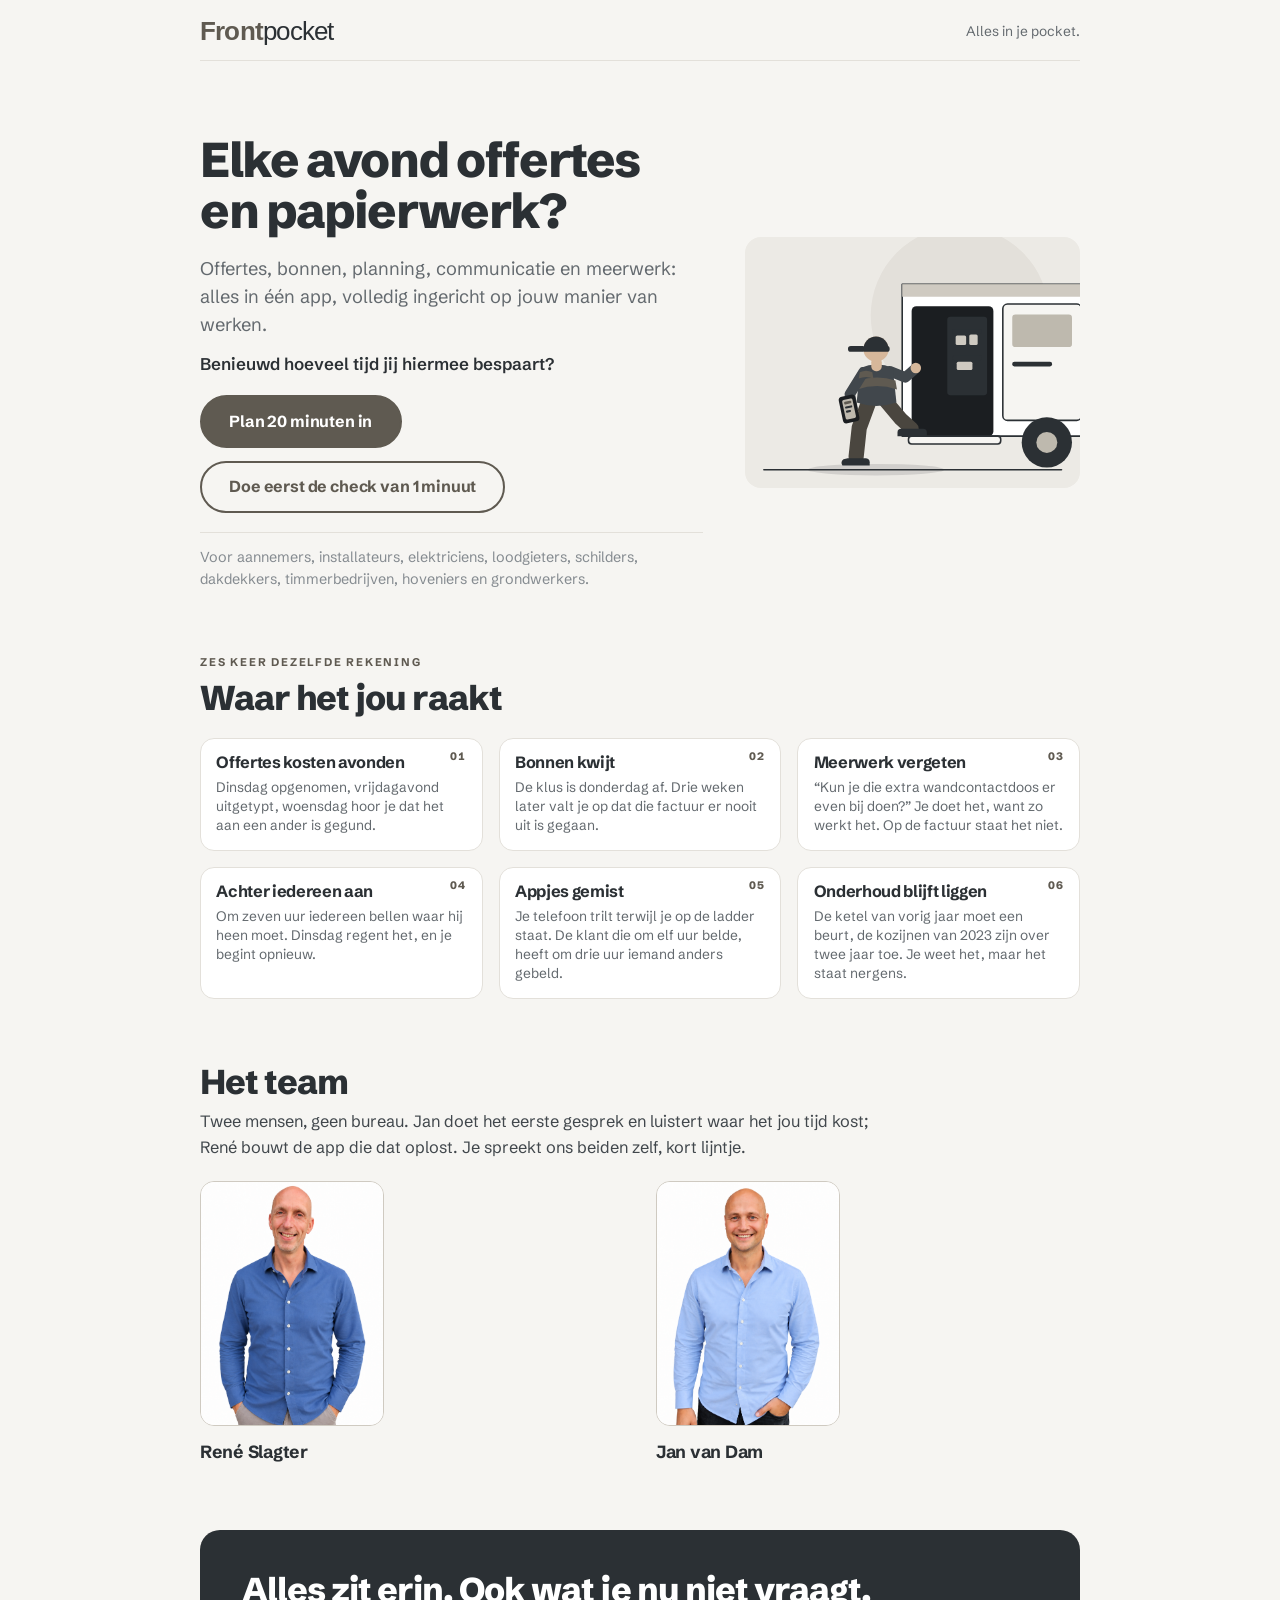
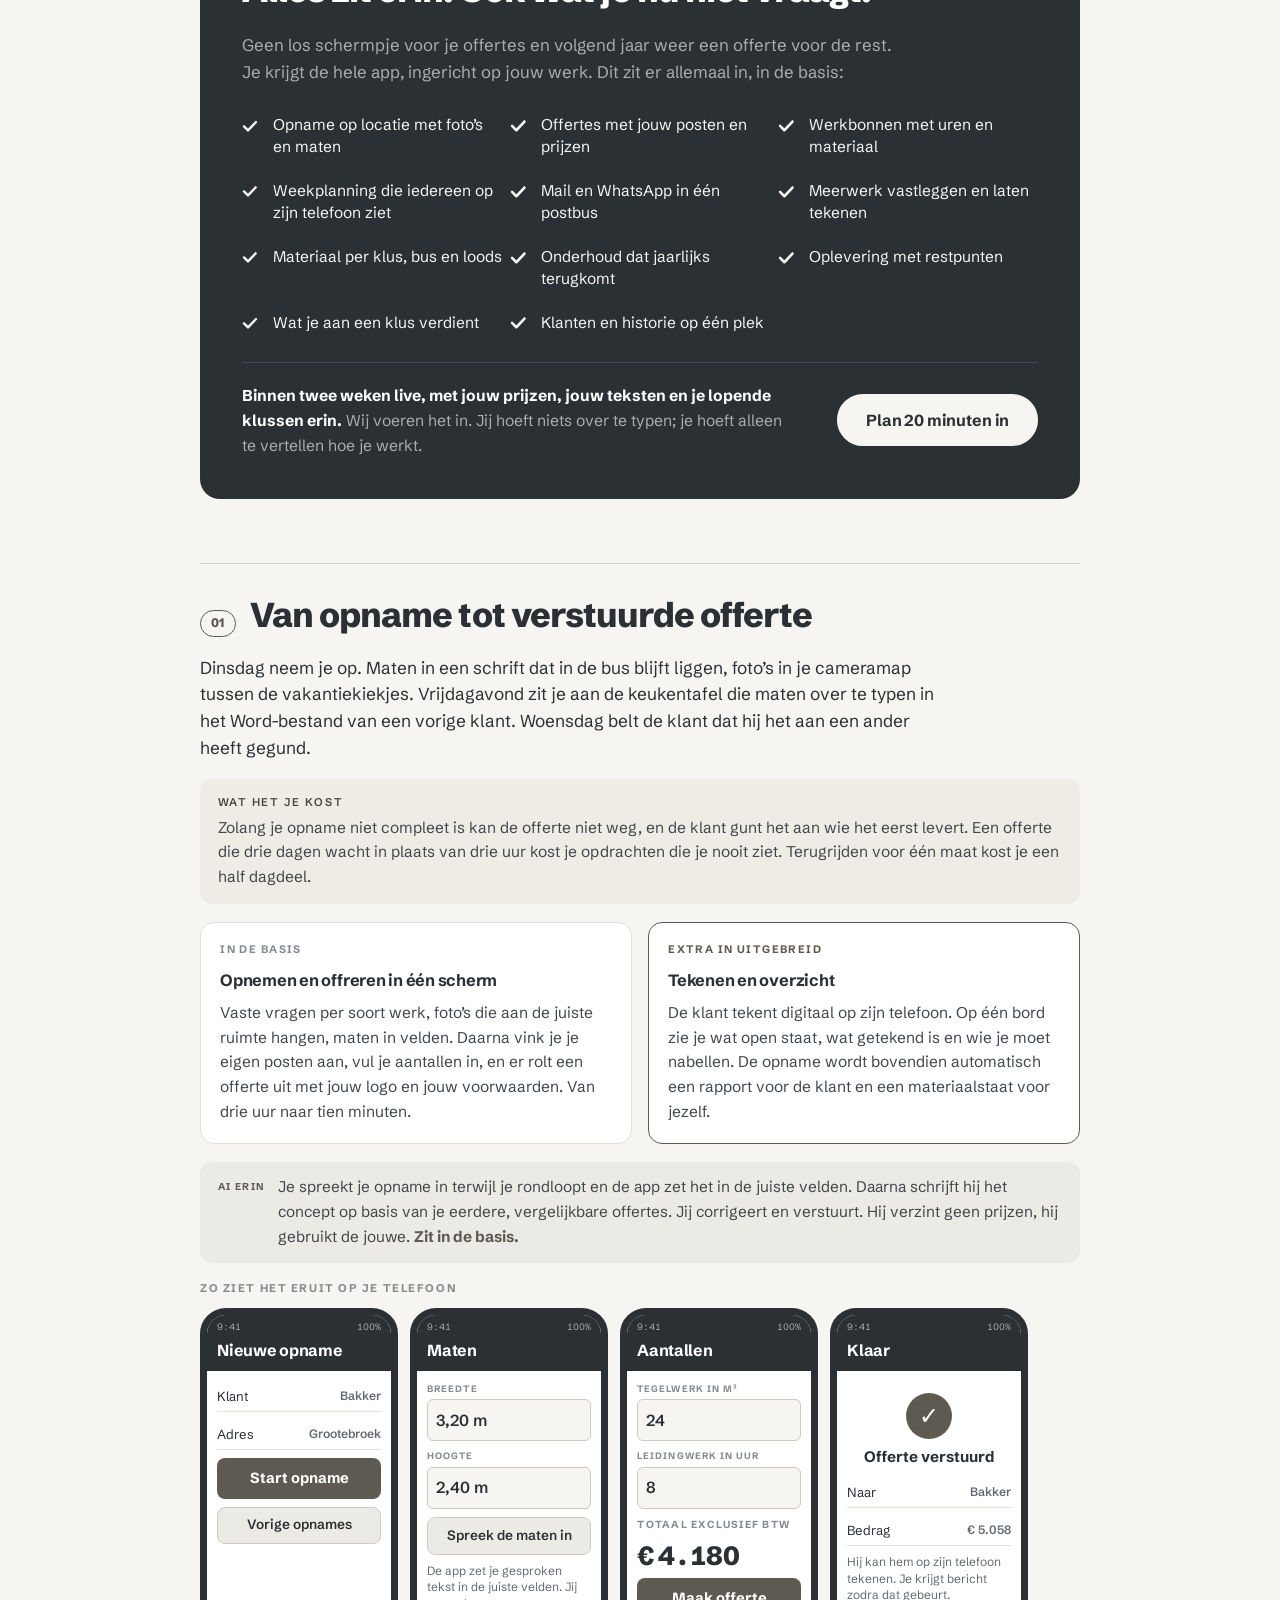
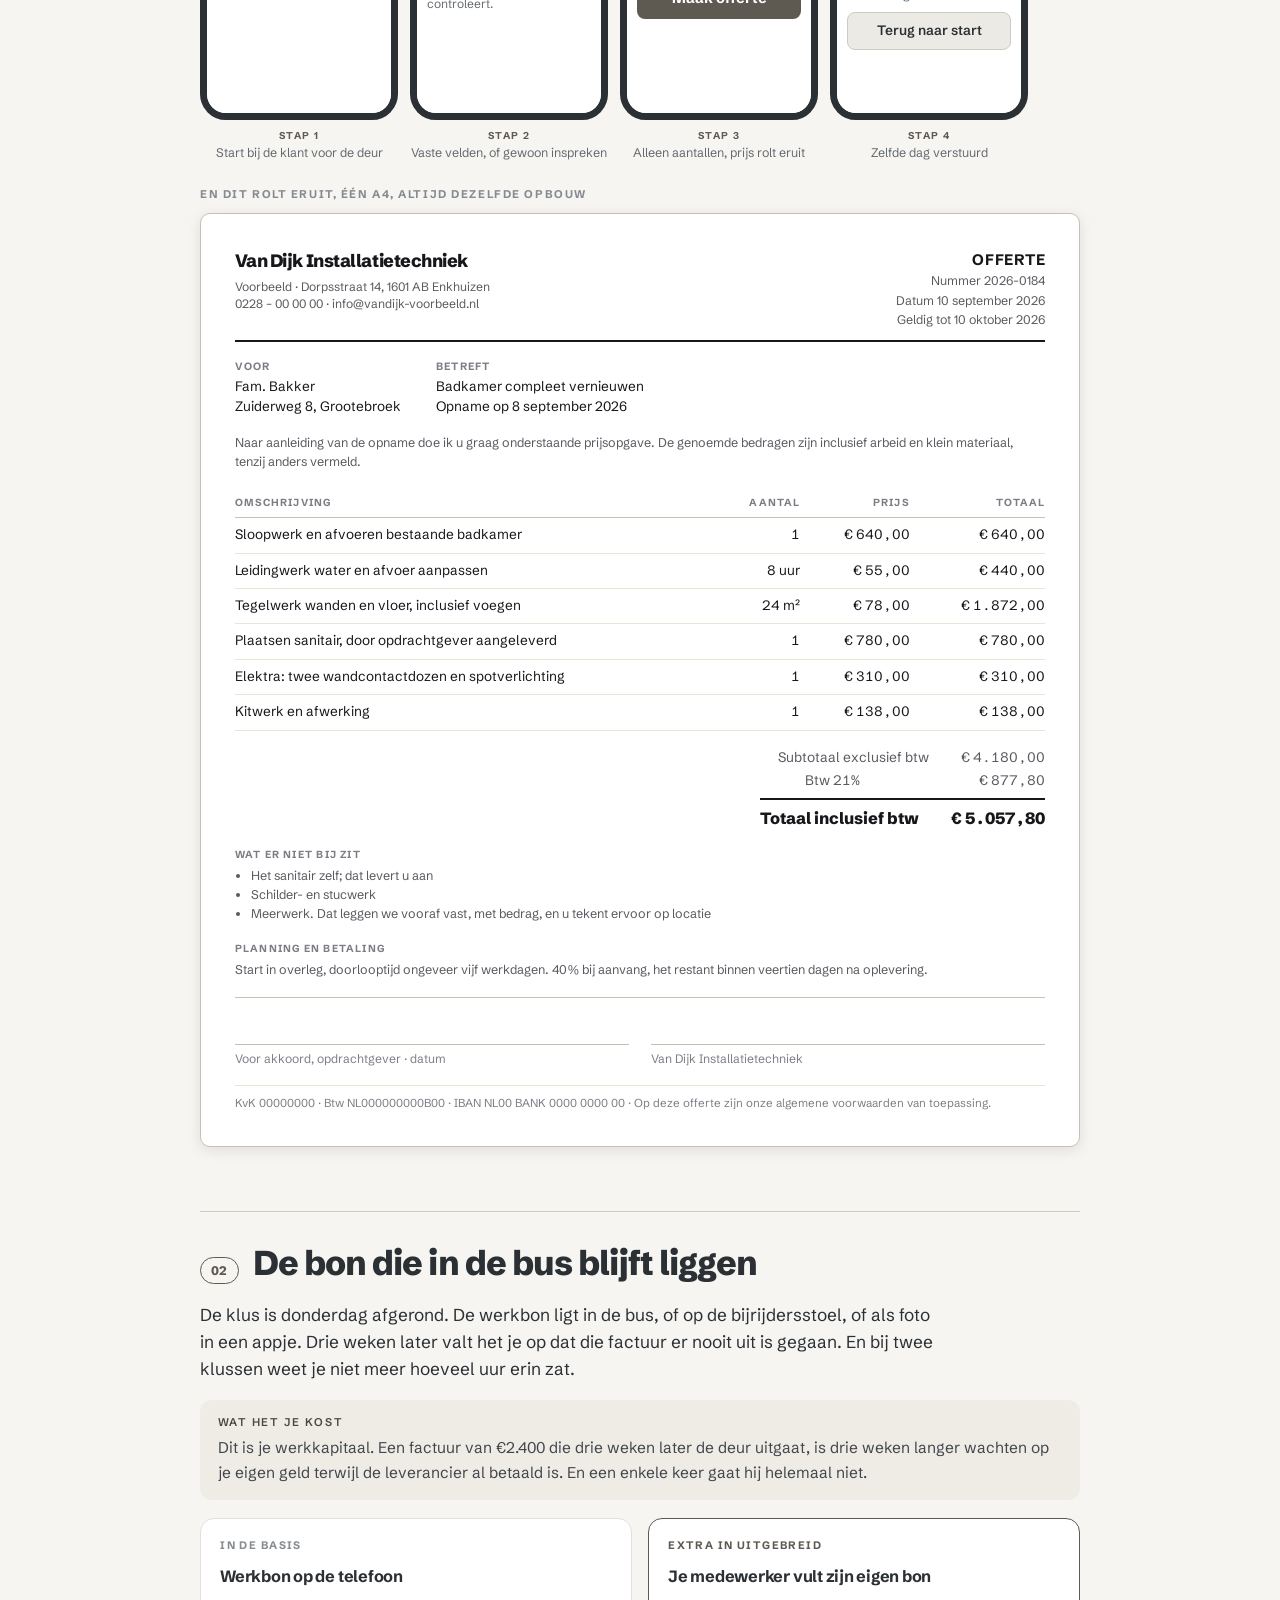
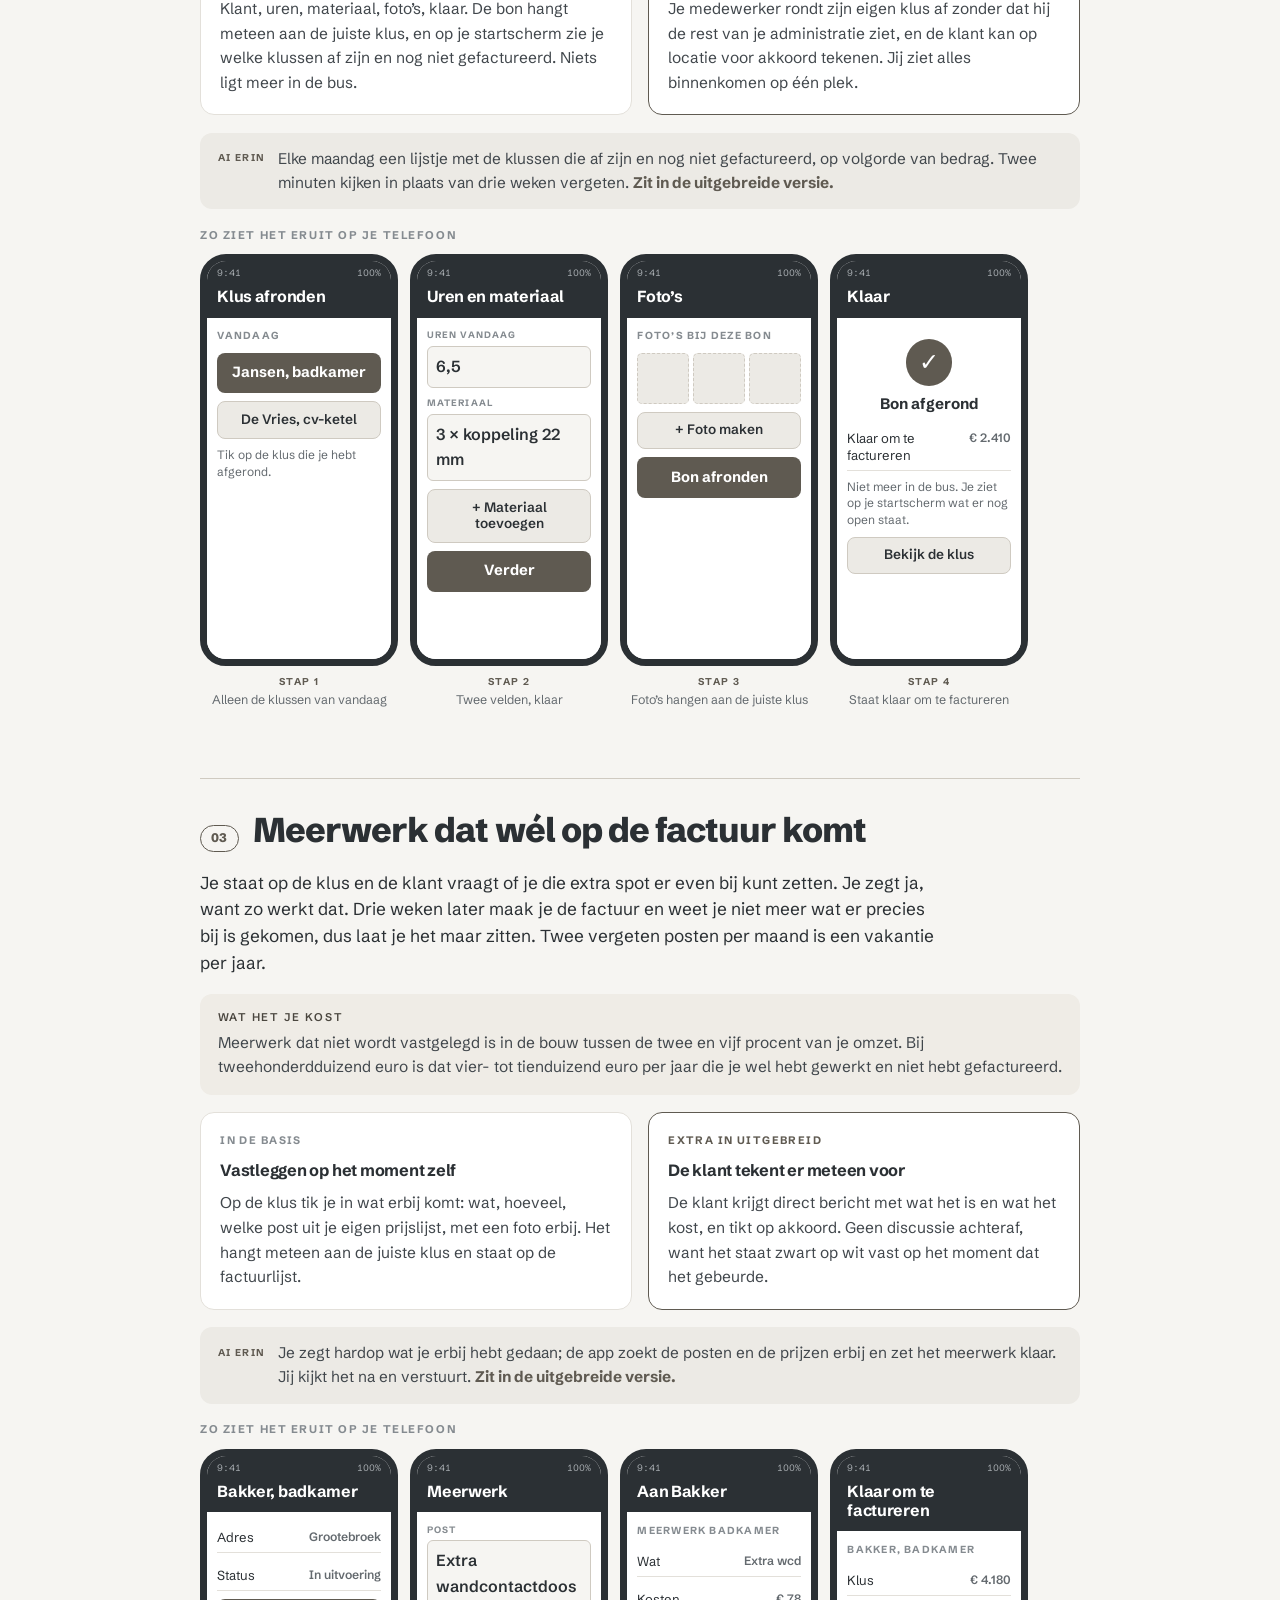
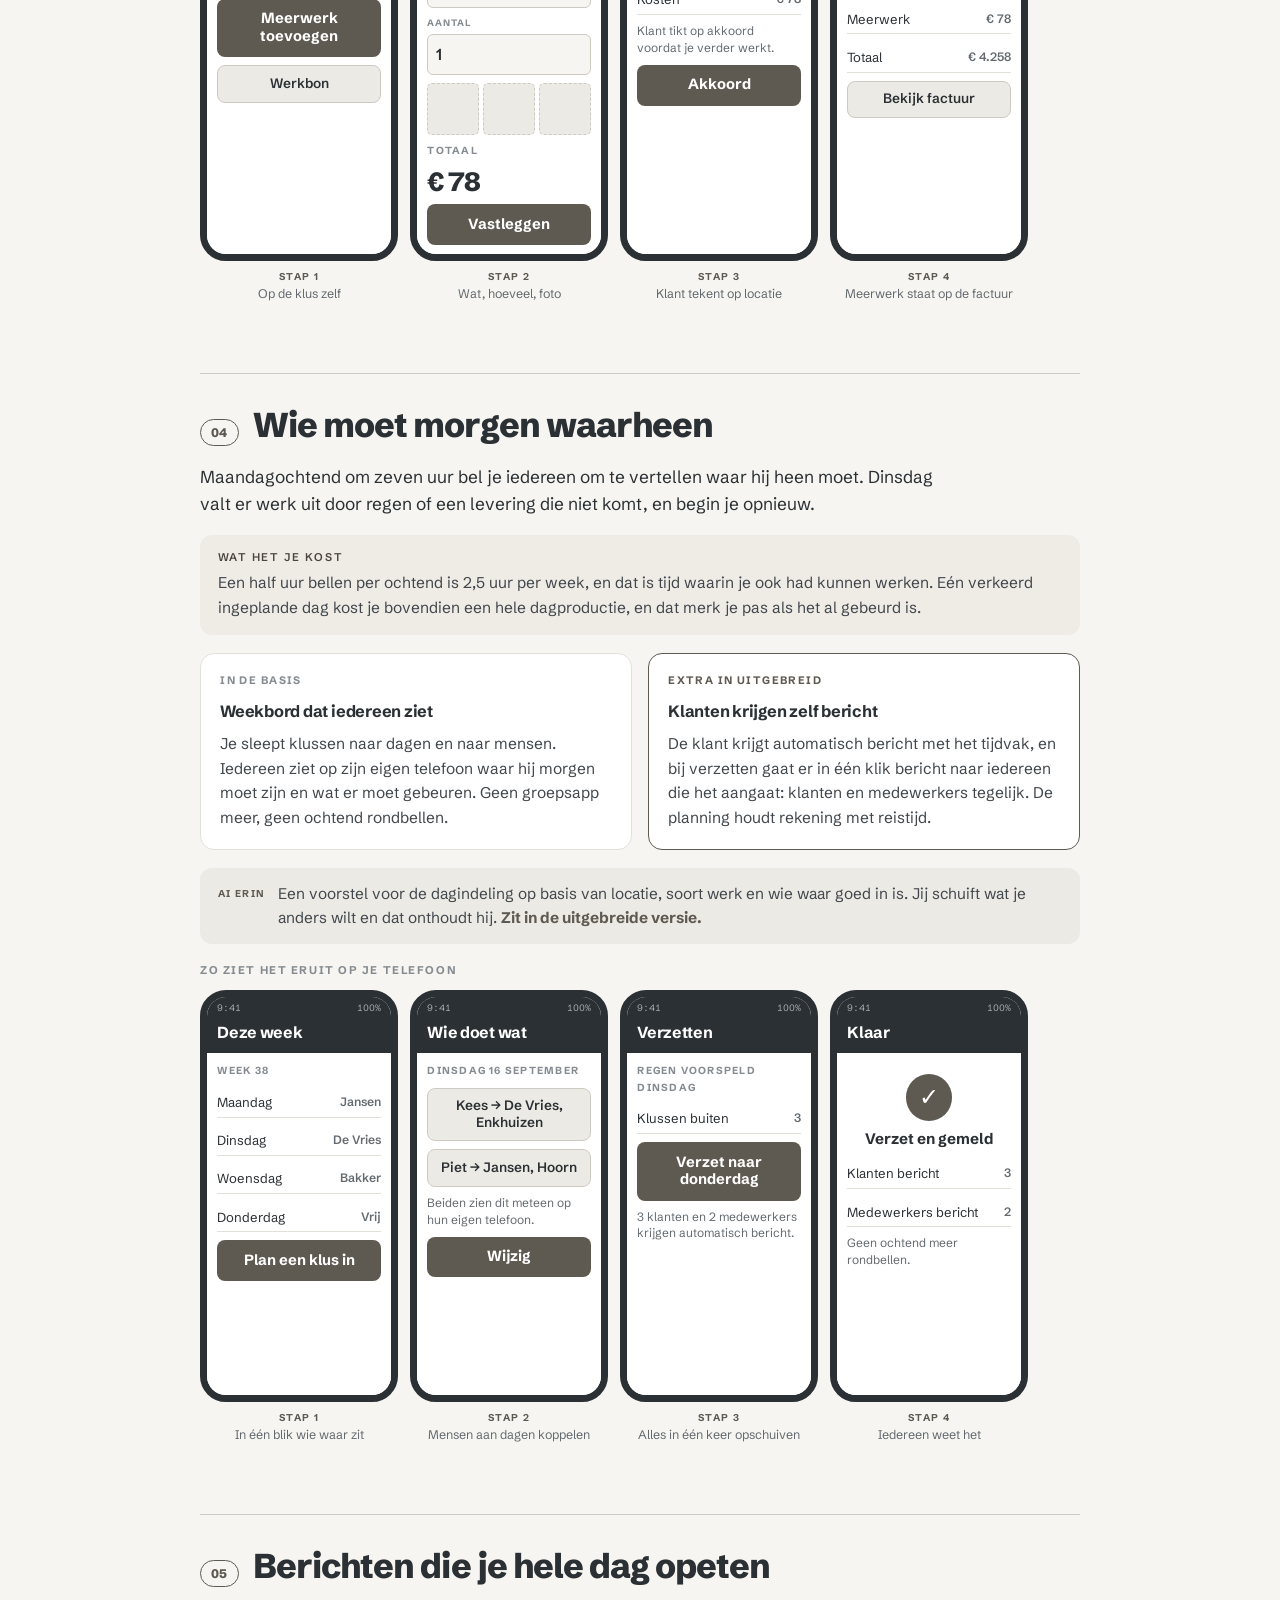
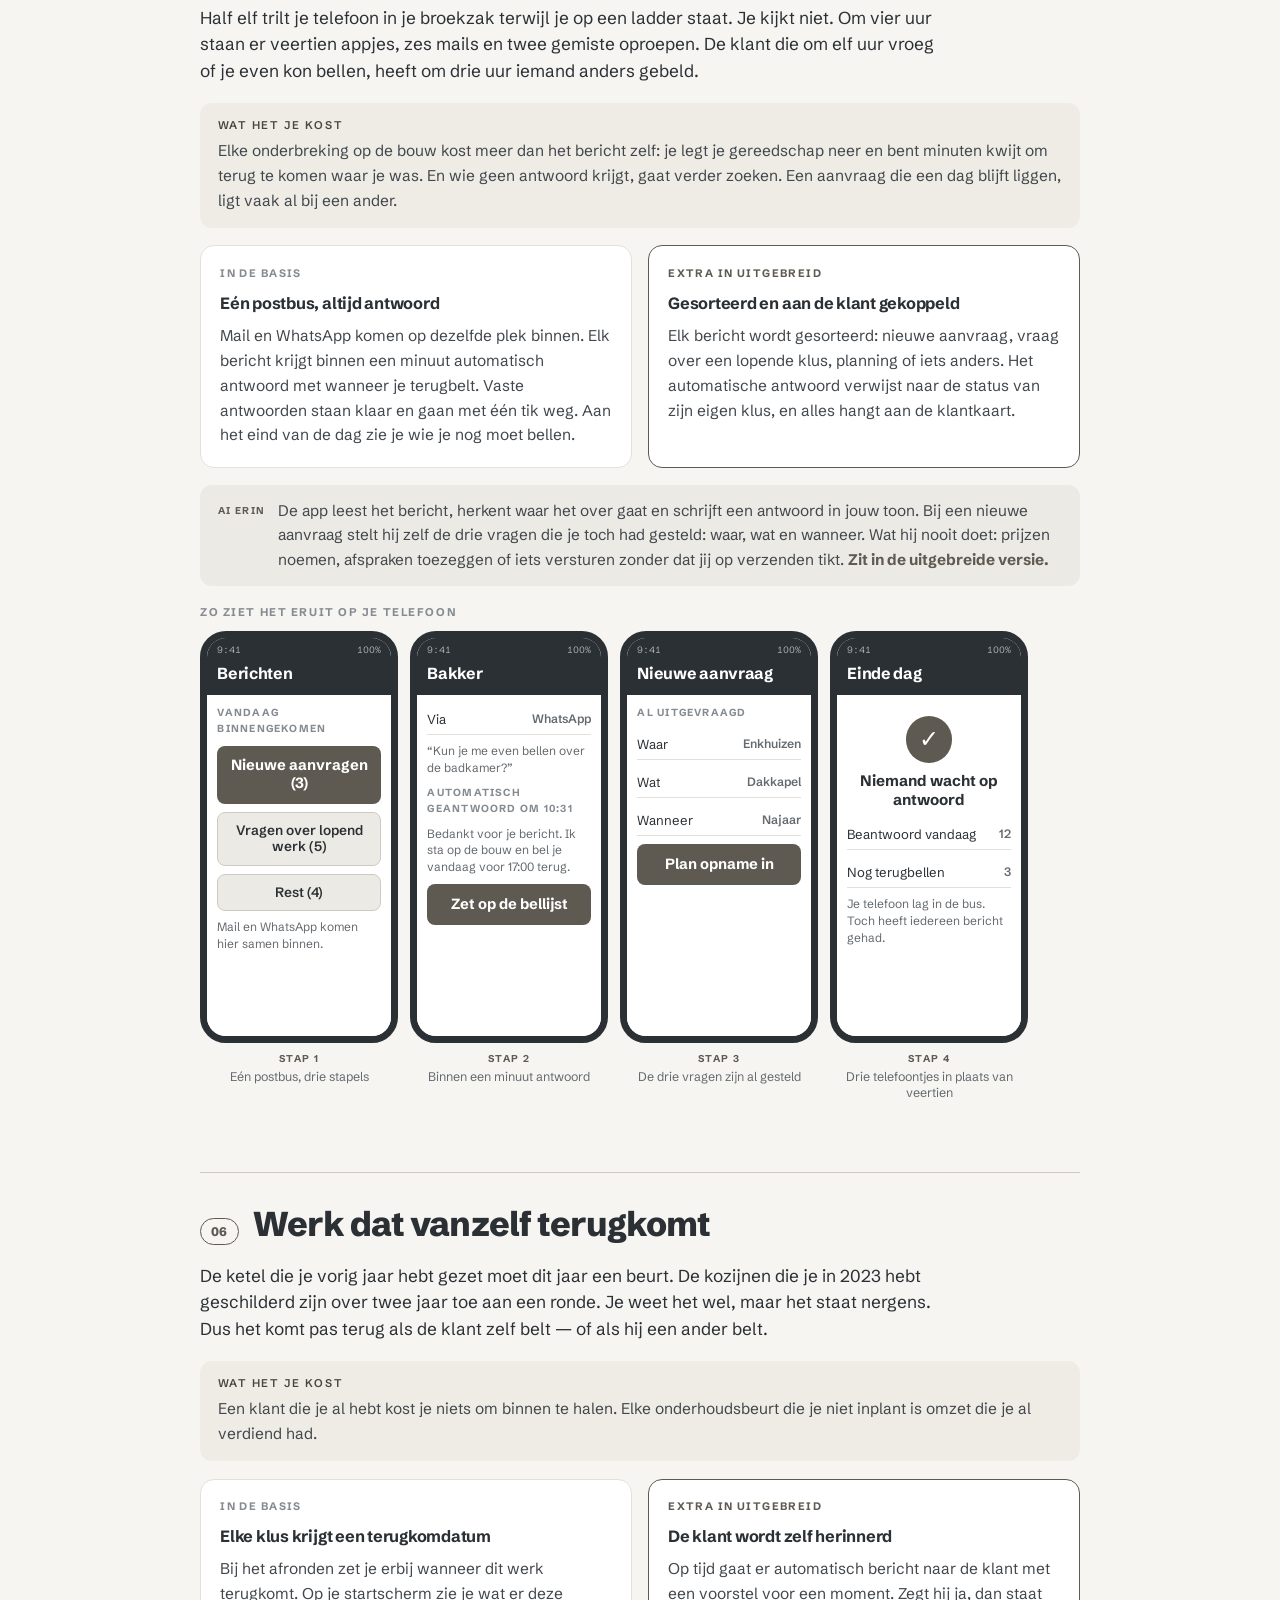
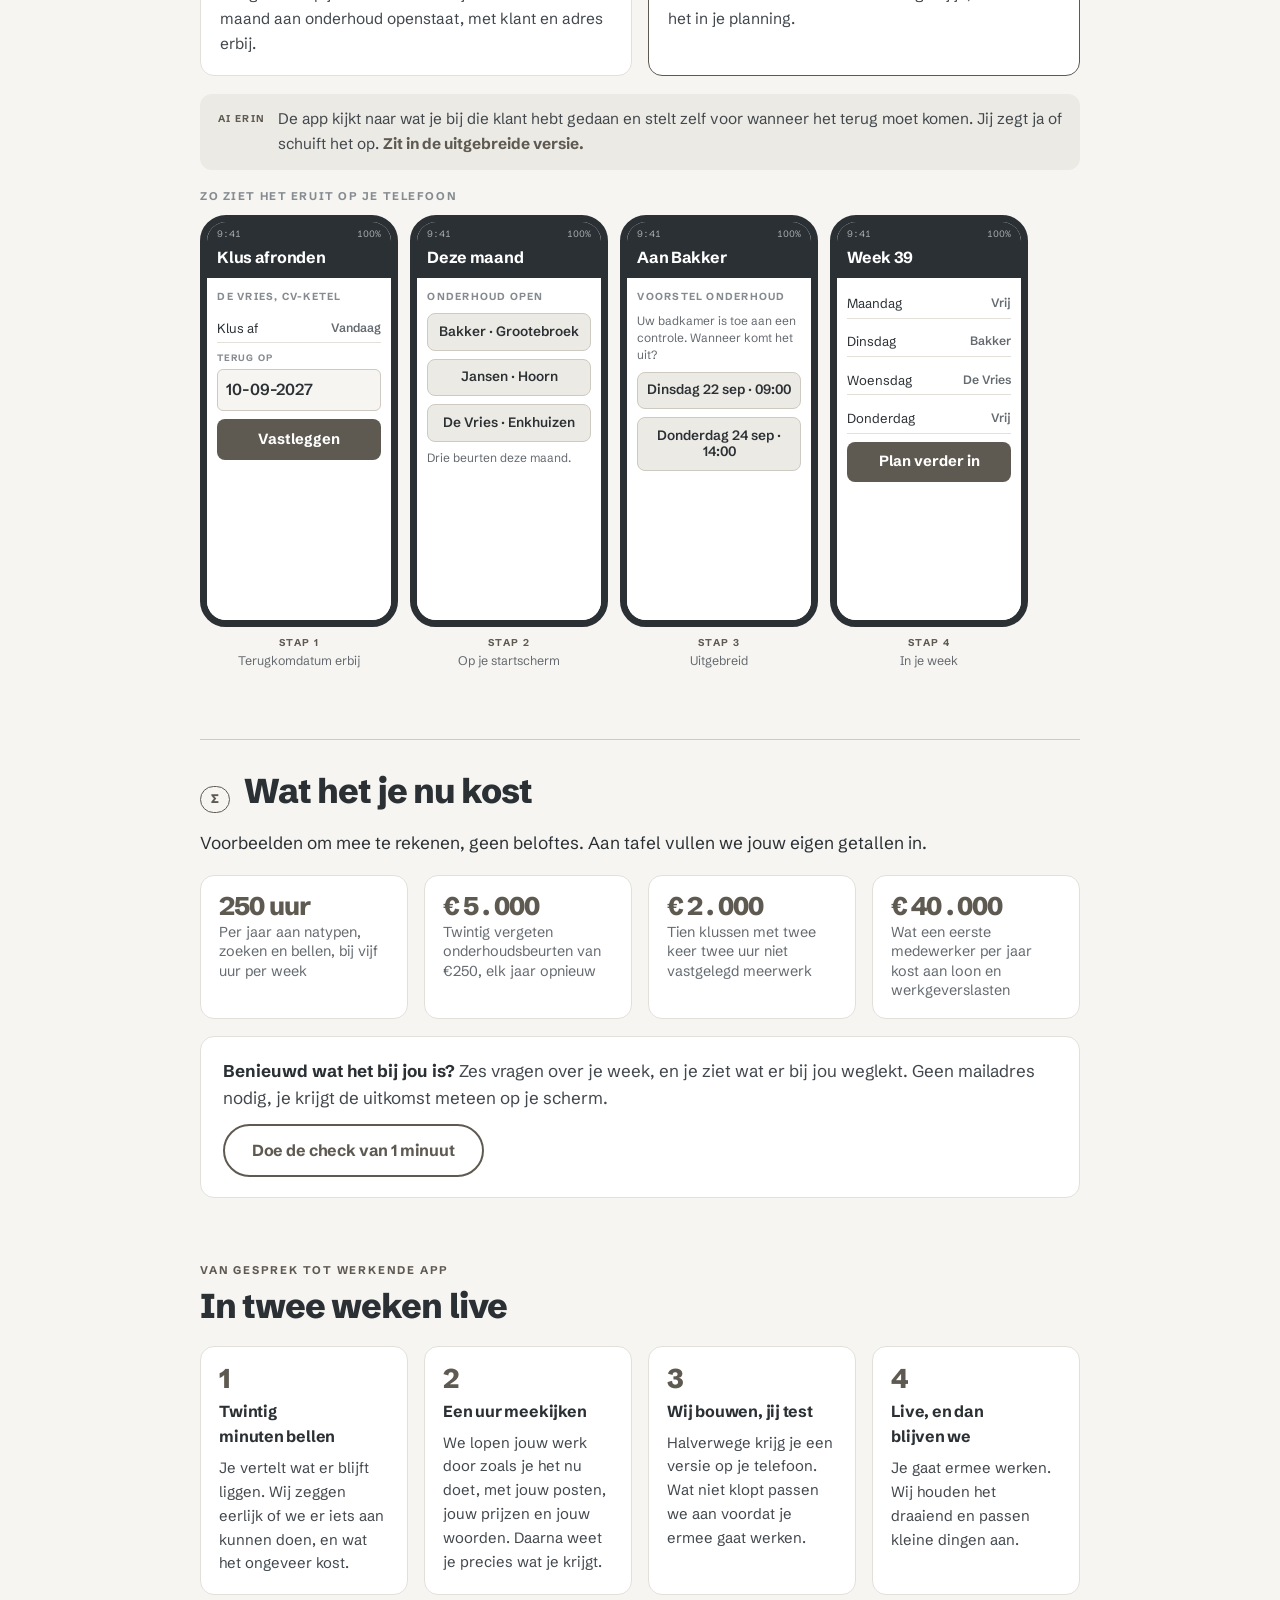
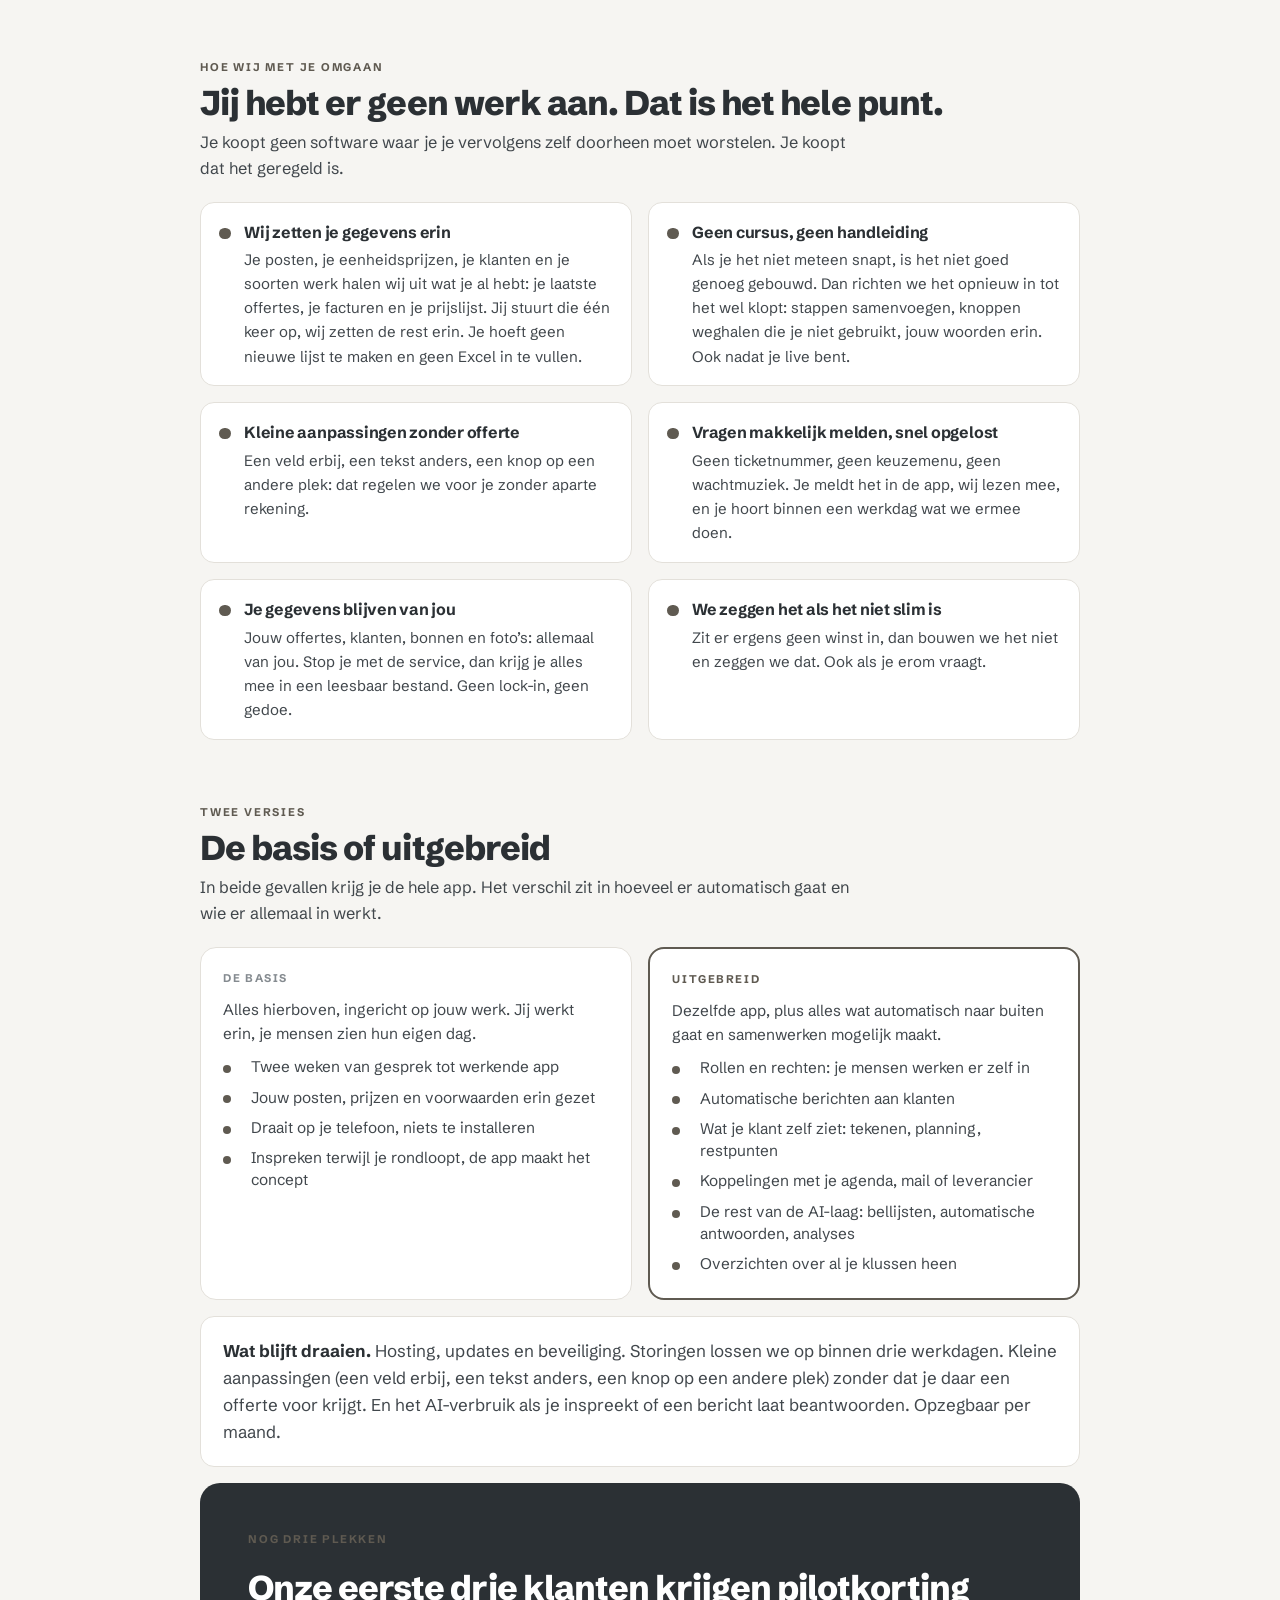
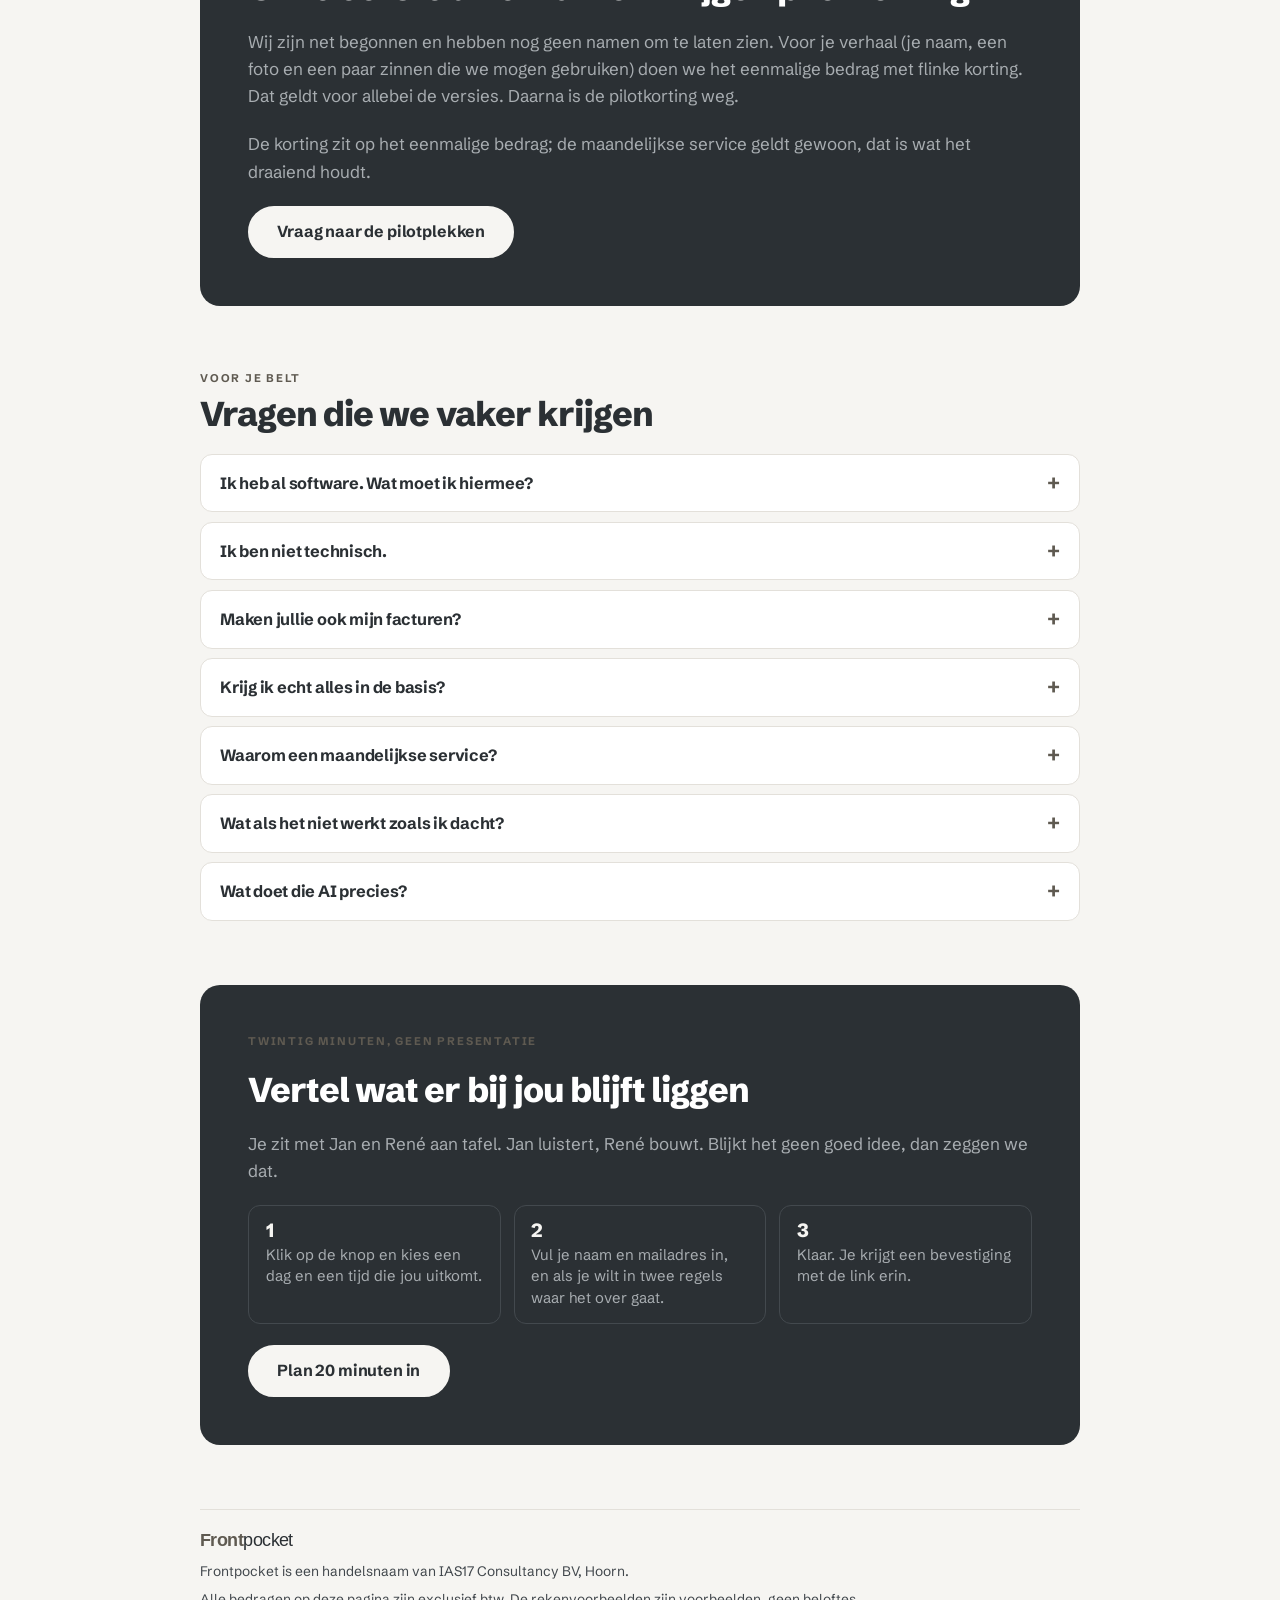
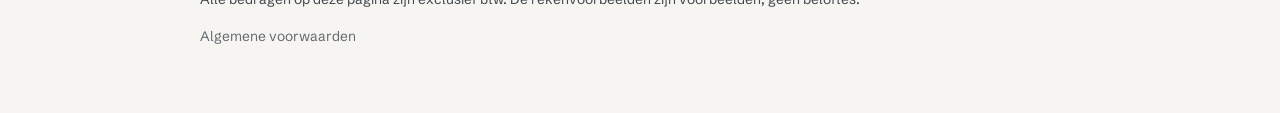
==== commit 03b6575a: "woordmerk: eigen lettertype Arimo (metrisch gelijk aan Arial) Het woordmerk stond in Schibsted Grote" ====
--- a/index.html
+++ b/index.html
@@ -21,7 +21,7 @@
 
 <link rel="preconnect" href="https://fonts.googleapis.com">
 <link rel="preconnect" href="https://fonts.gstatic.com" crossorigin>
-<link rel="stylesheet" href="https://fonts.googleapis.com/css2?family=Schibsted+Grotesk:wght@400;500;600;700;800&display=swap">
+<link rel="stylesheet" href="https://fonts.googleapis.com/css2?family=Arimo:wght@400;700&family=Schibsted+Grotesk:wght@400;500;600;700;800&display=swap">
 <link rel="stylesheet" href="/assets/style.css">
 </head>
 <body>
--- a/assets/style.css
+++ b/assets/style.css
@@ -69,12 +69,15 @@
 .kop-groep p{font-size:1.02rem;max-width:42rem}
 
 /* woordmerk. Typografisch, geen beeldmerk. Twee gewichten:
-   'Front' vet en taupe, 'pocket' normaal en donker. Op donkere
-   vlakken (footer, boekingsblok) krijgt de donkere helft de
-   --on-donker-kleur; het taupe blijft staan omdat het in donker
-   modus vanzelf lichter taupe wordt (via --accent). */
-.wm{font-weight:400;letter-spacing:-.02em;line-height:1;color:var(--ink);white-space:nowrap}
-.wm b{font-weight:800;color:var(--accent)}
+   'Front' vet en taupe, 'pocket' normaal en donker. Eigen
+   lettertype (Arimo, metrisch gelijk aan Arial) omdat het merk
+   als beeld is aangeleverd en overal - site, mail, LinkedIn -
+   hetzelfde moet zijn. De rest van de site blijft Schibsted
+   Grotesk. Op donker vlak (footer, boekingsblok) krijgt de
+   donkere helft de --on-donker-kleur; het taupe blijft staan
+   omdat het in donkere modus vanzelf lichter taupe wordt. */
+.wm{font-family:Arimo,"Helvetica Neue",Helvetica,Arial,sans-serif;font-weight:400;letter-spacing:-.03em;line-height:1;color:var(--ink);white-space:nowrap}
+.wm b{font-weight:700;color:var(--accent)}
 .merk{display:flex;justify-content:space-between;align-items:center;gap:1rem;flex-wrap:wrap;
   padding:1.15rem 0 .95rem;border-bottom:1px solid var(--hairline)}
 .merk .wm{font-size:1.6rem}
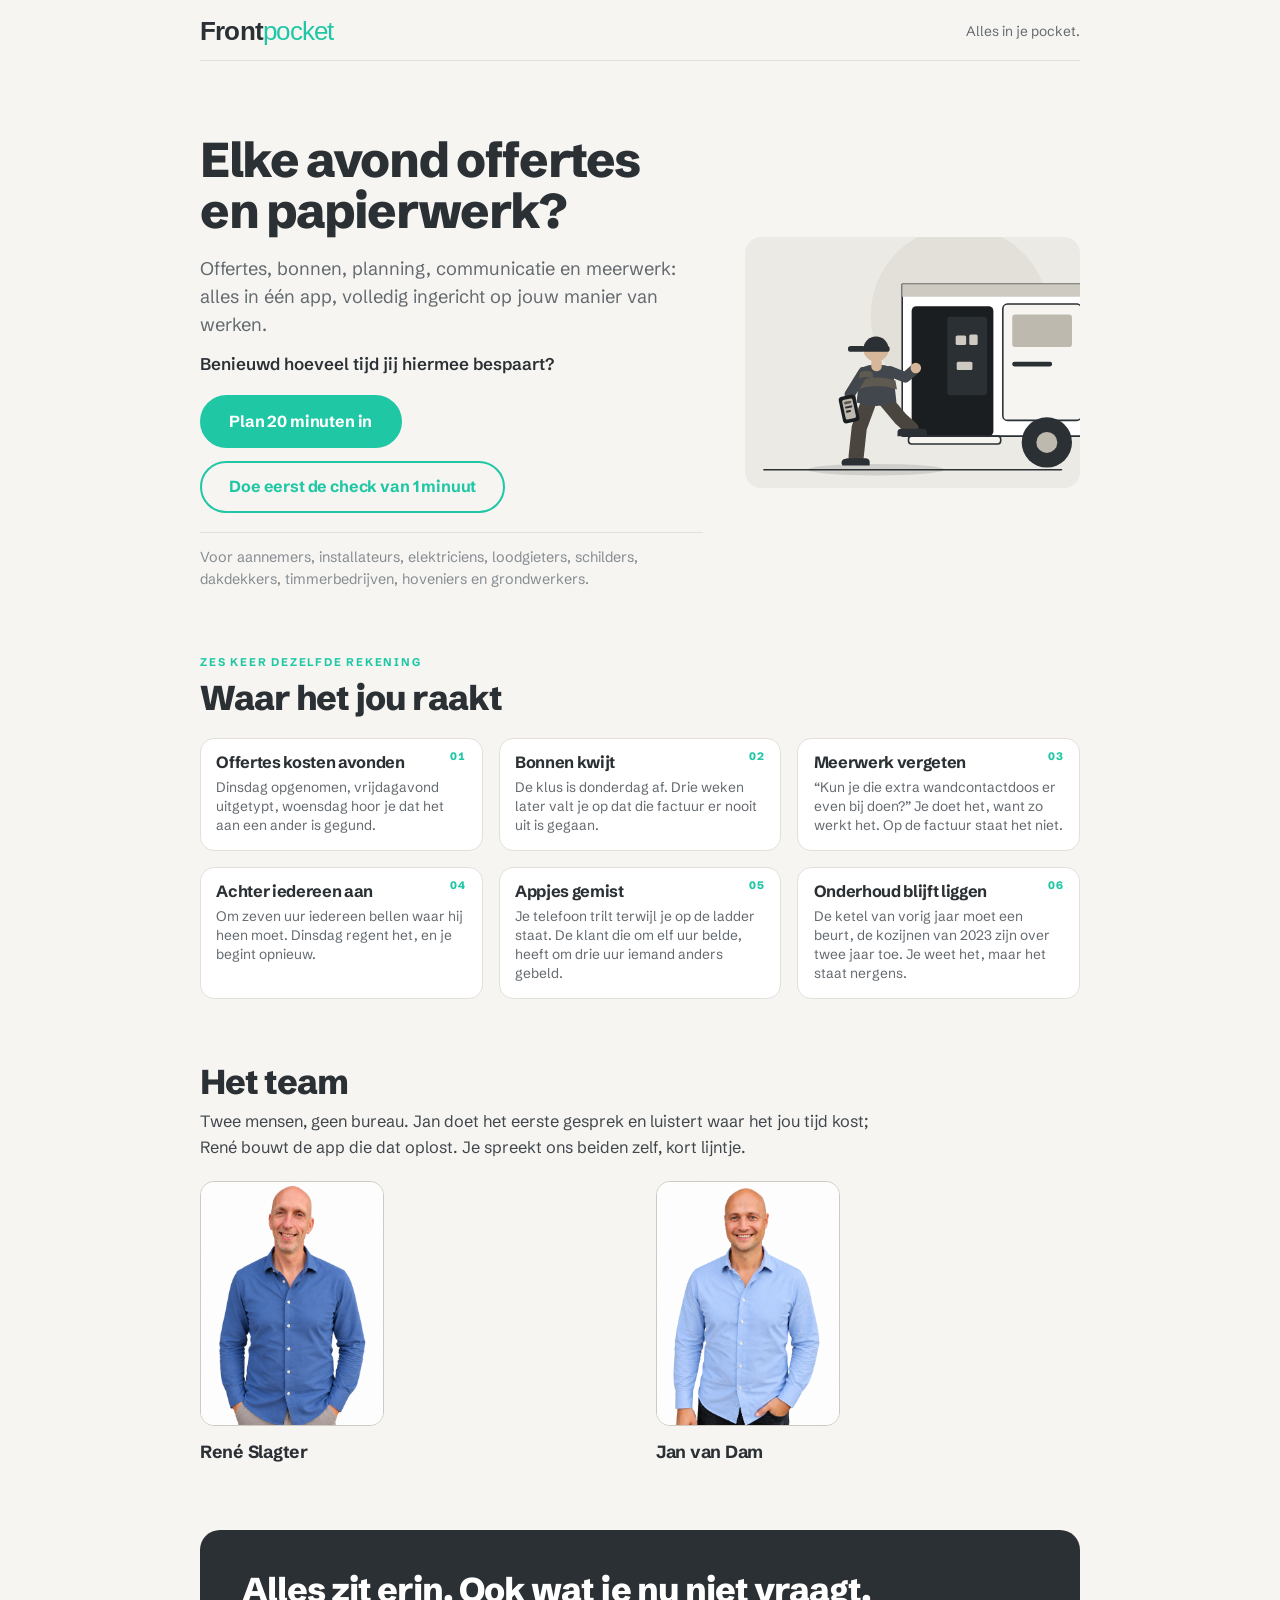
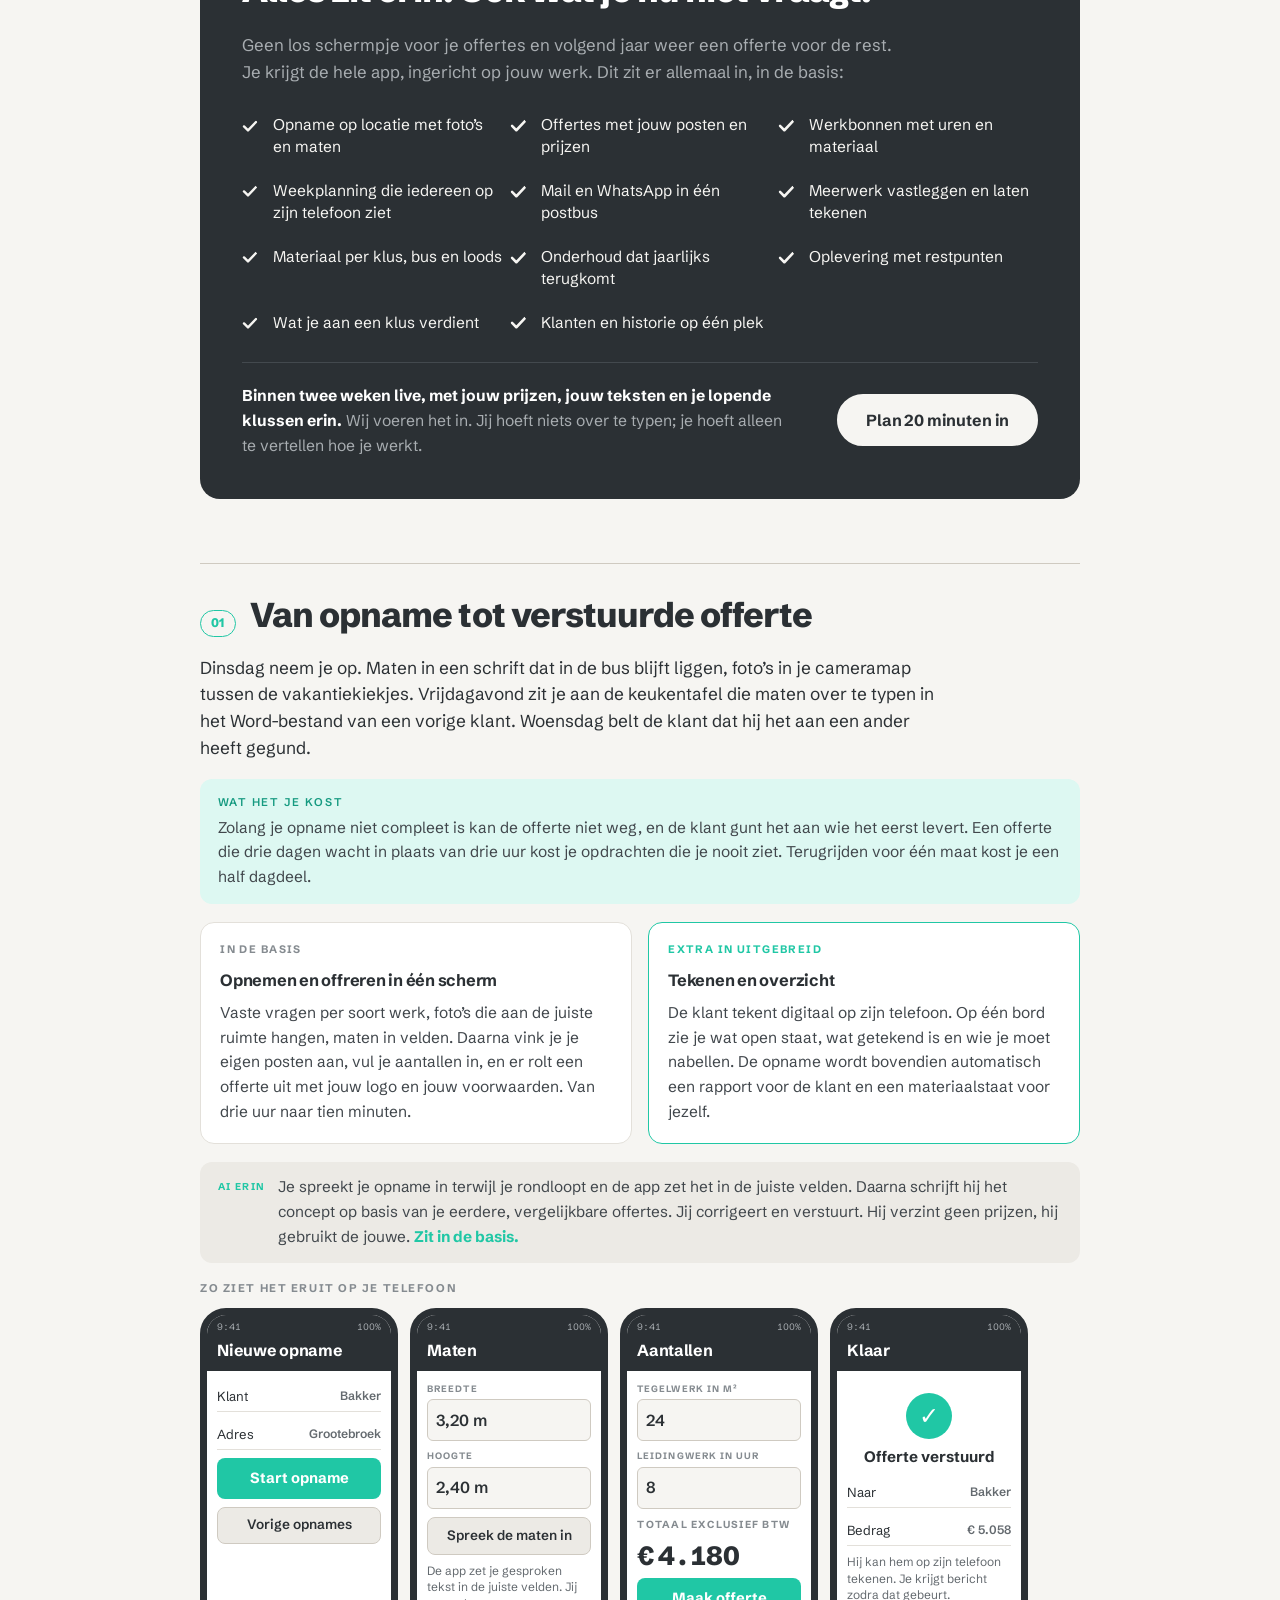
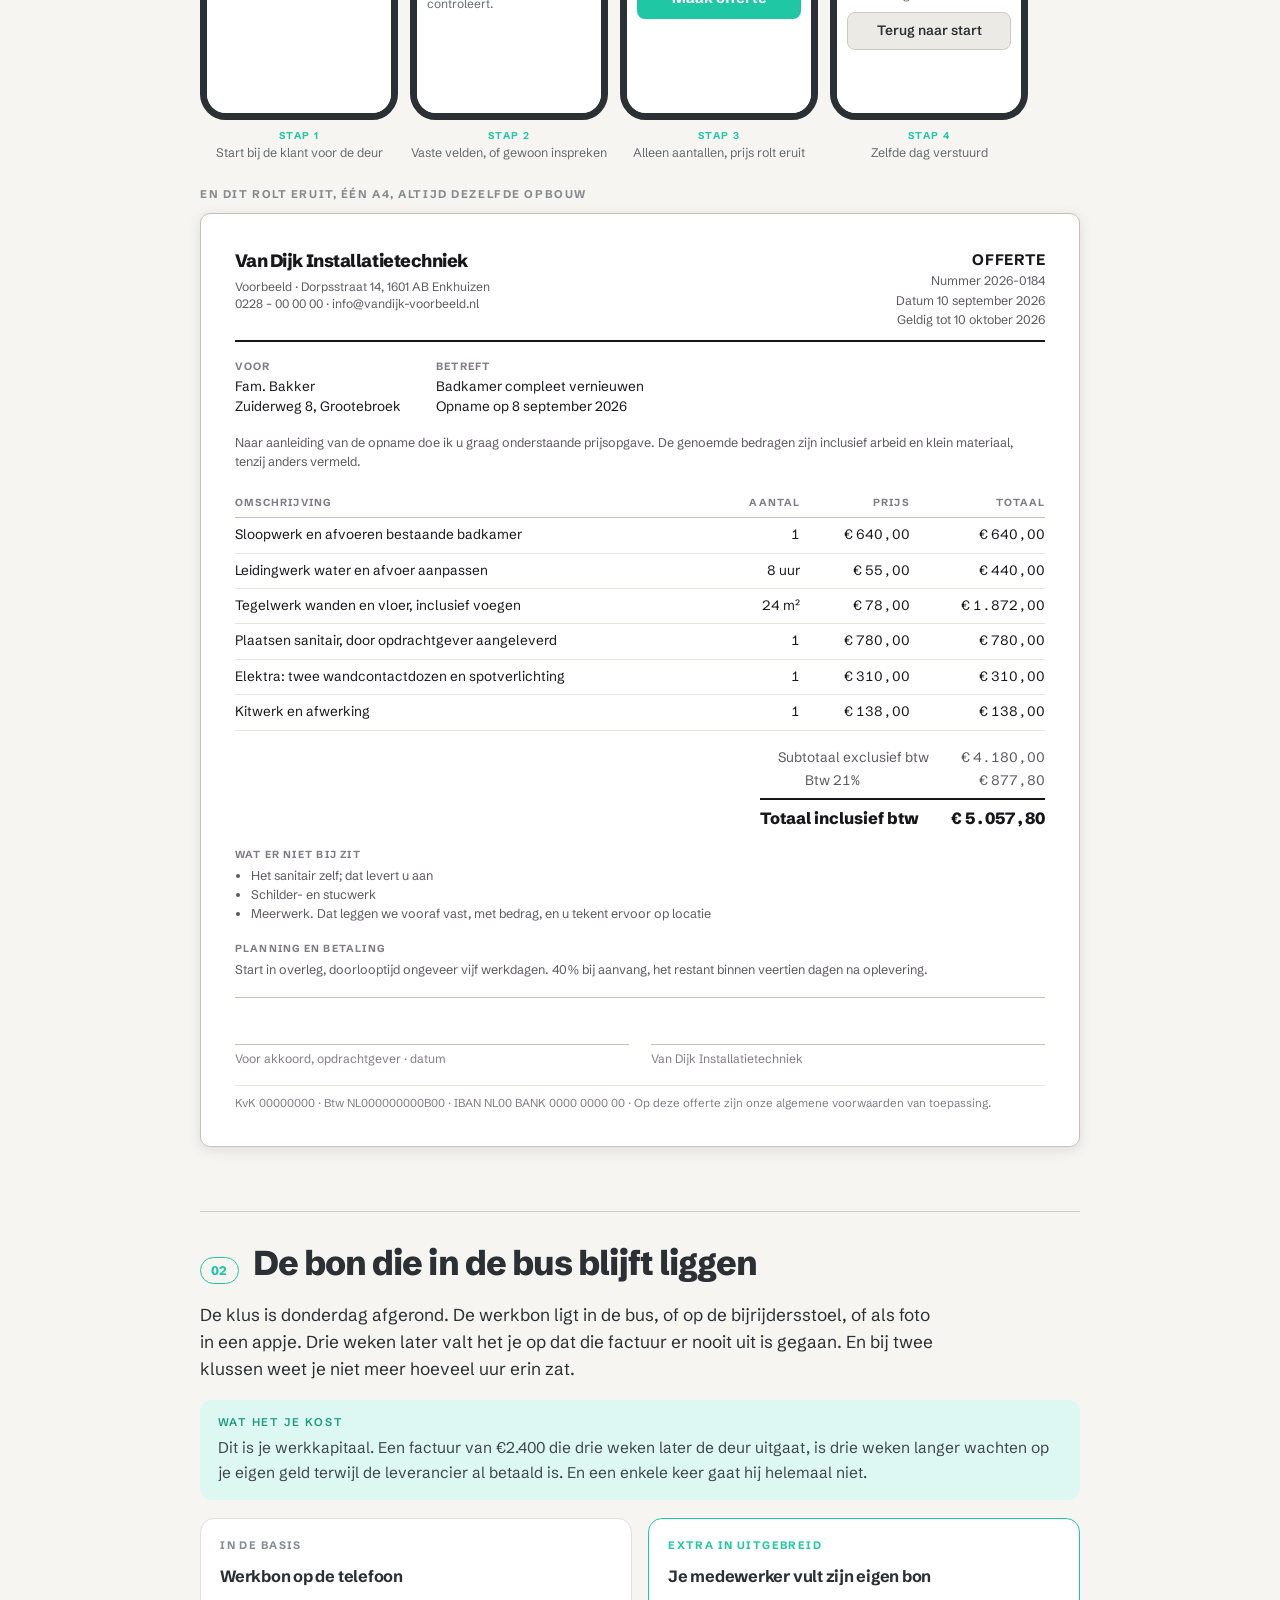
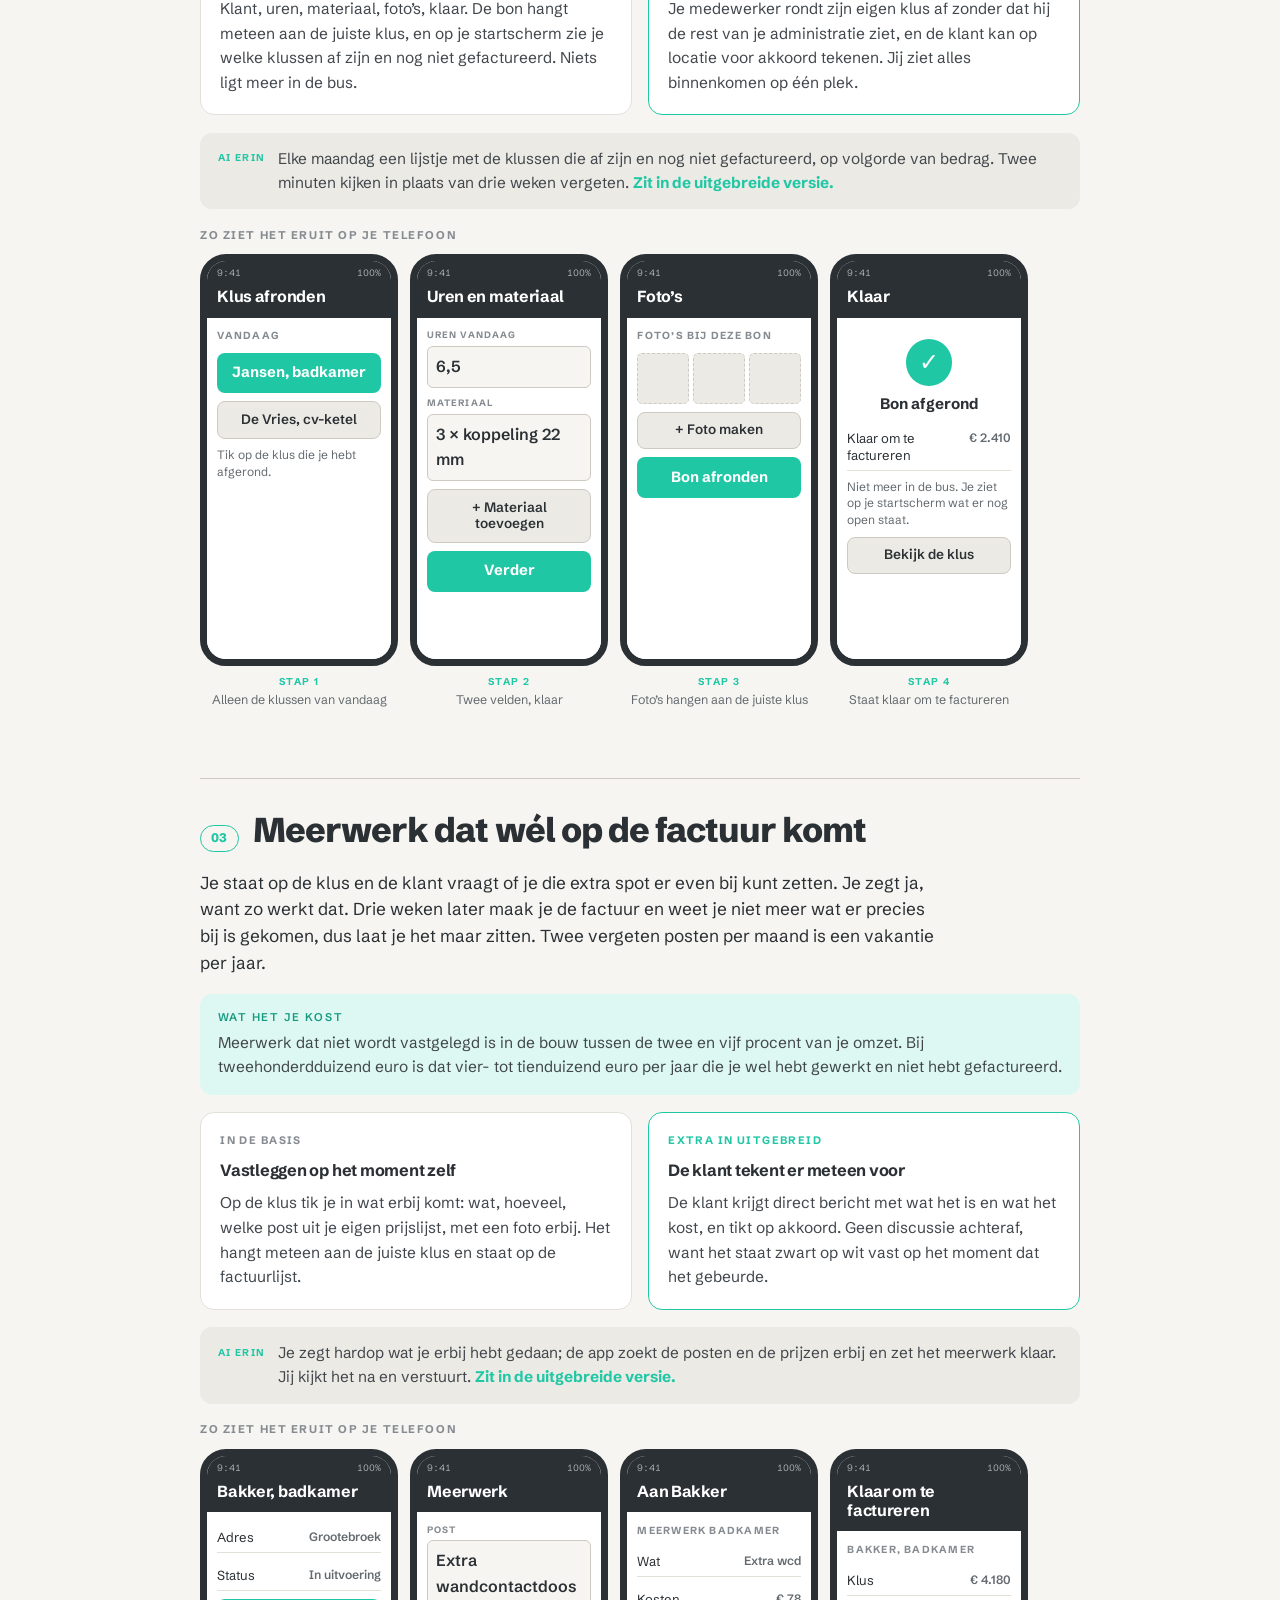
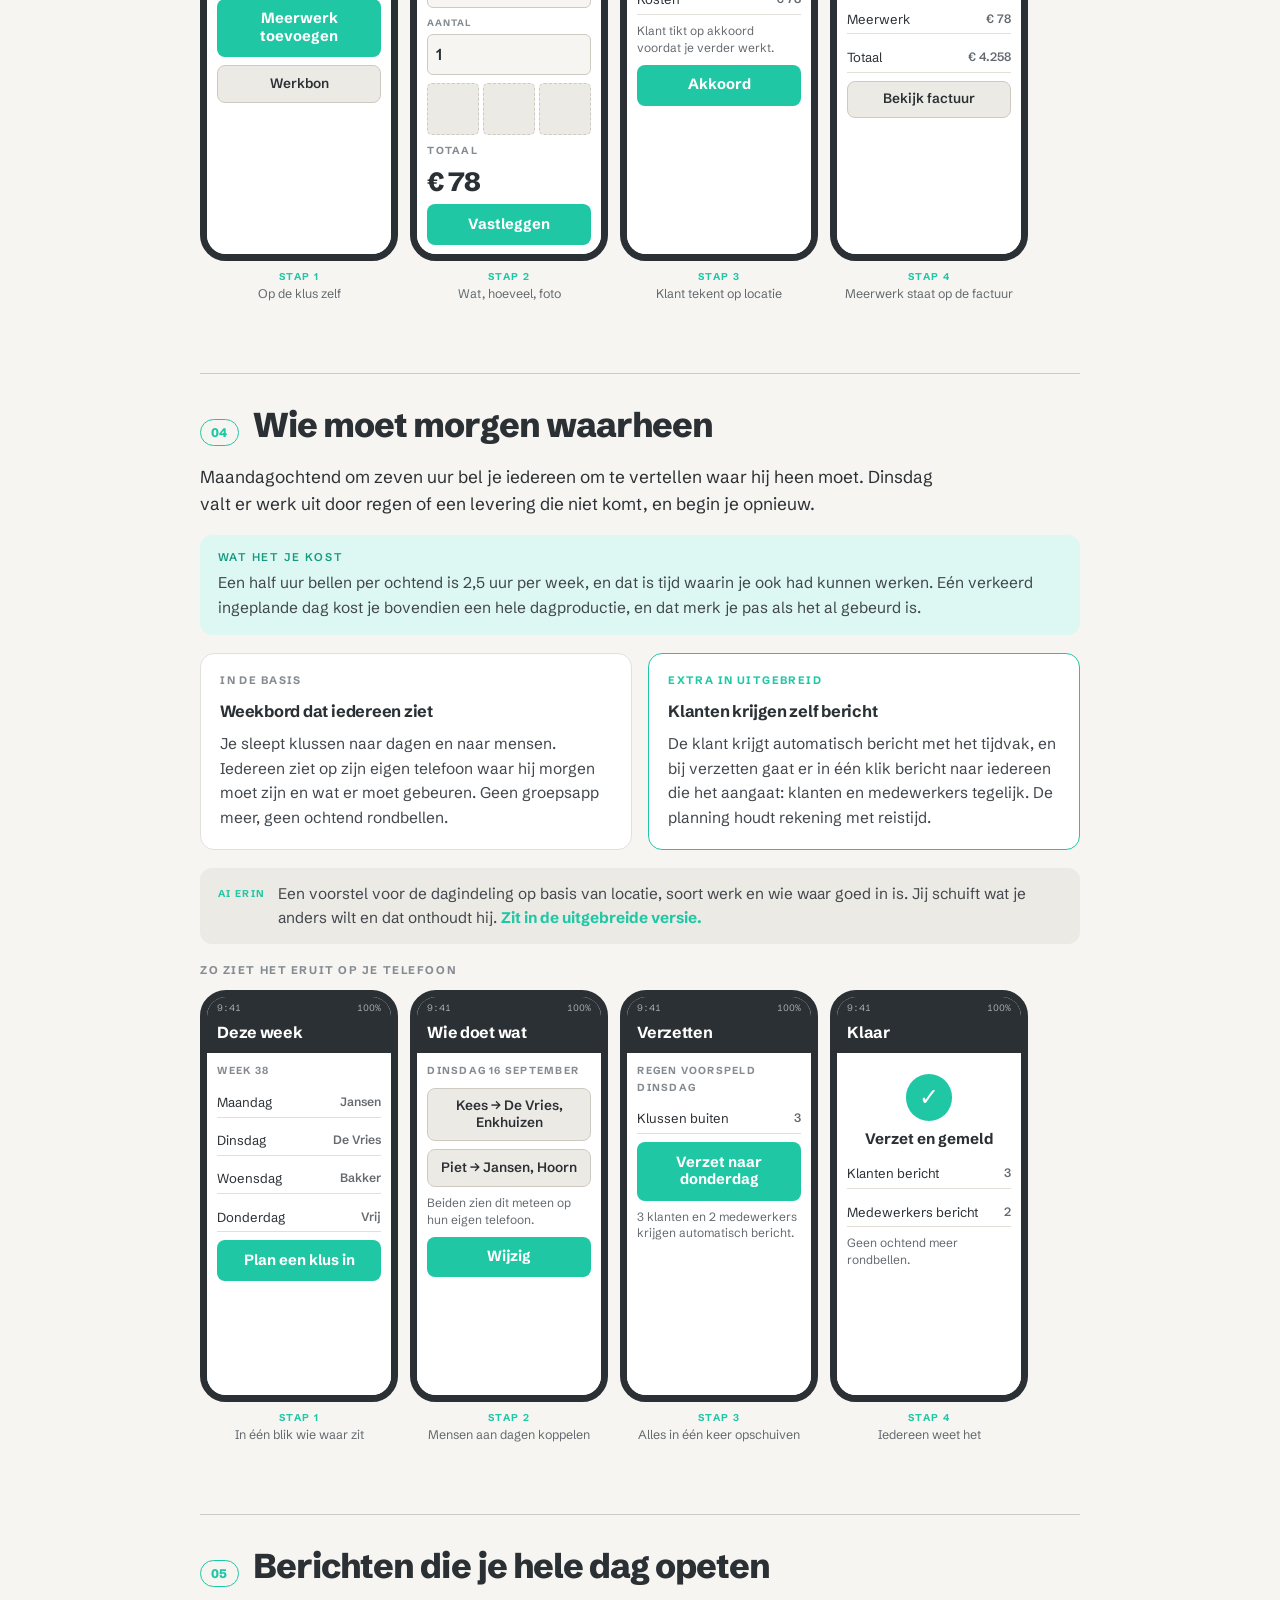
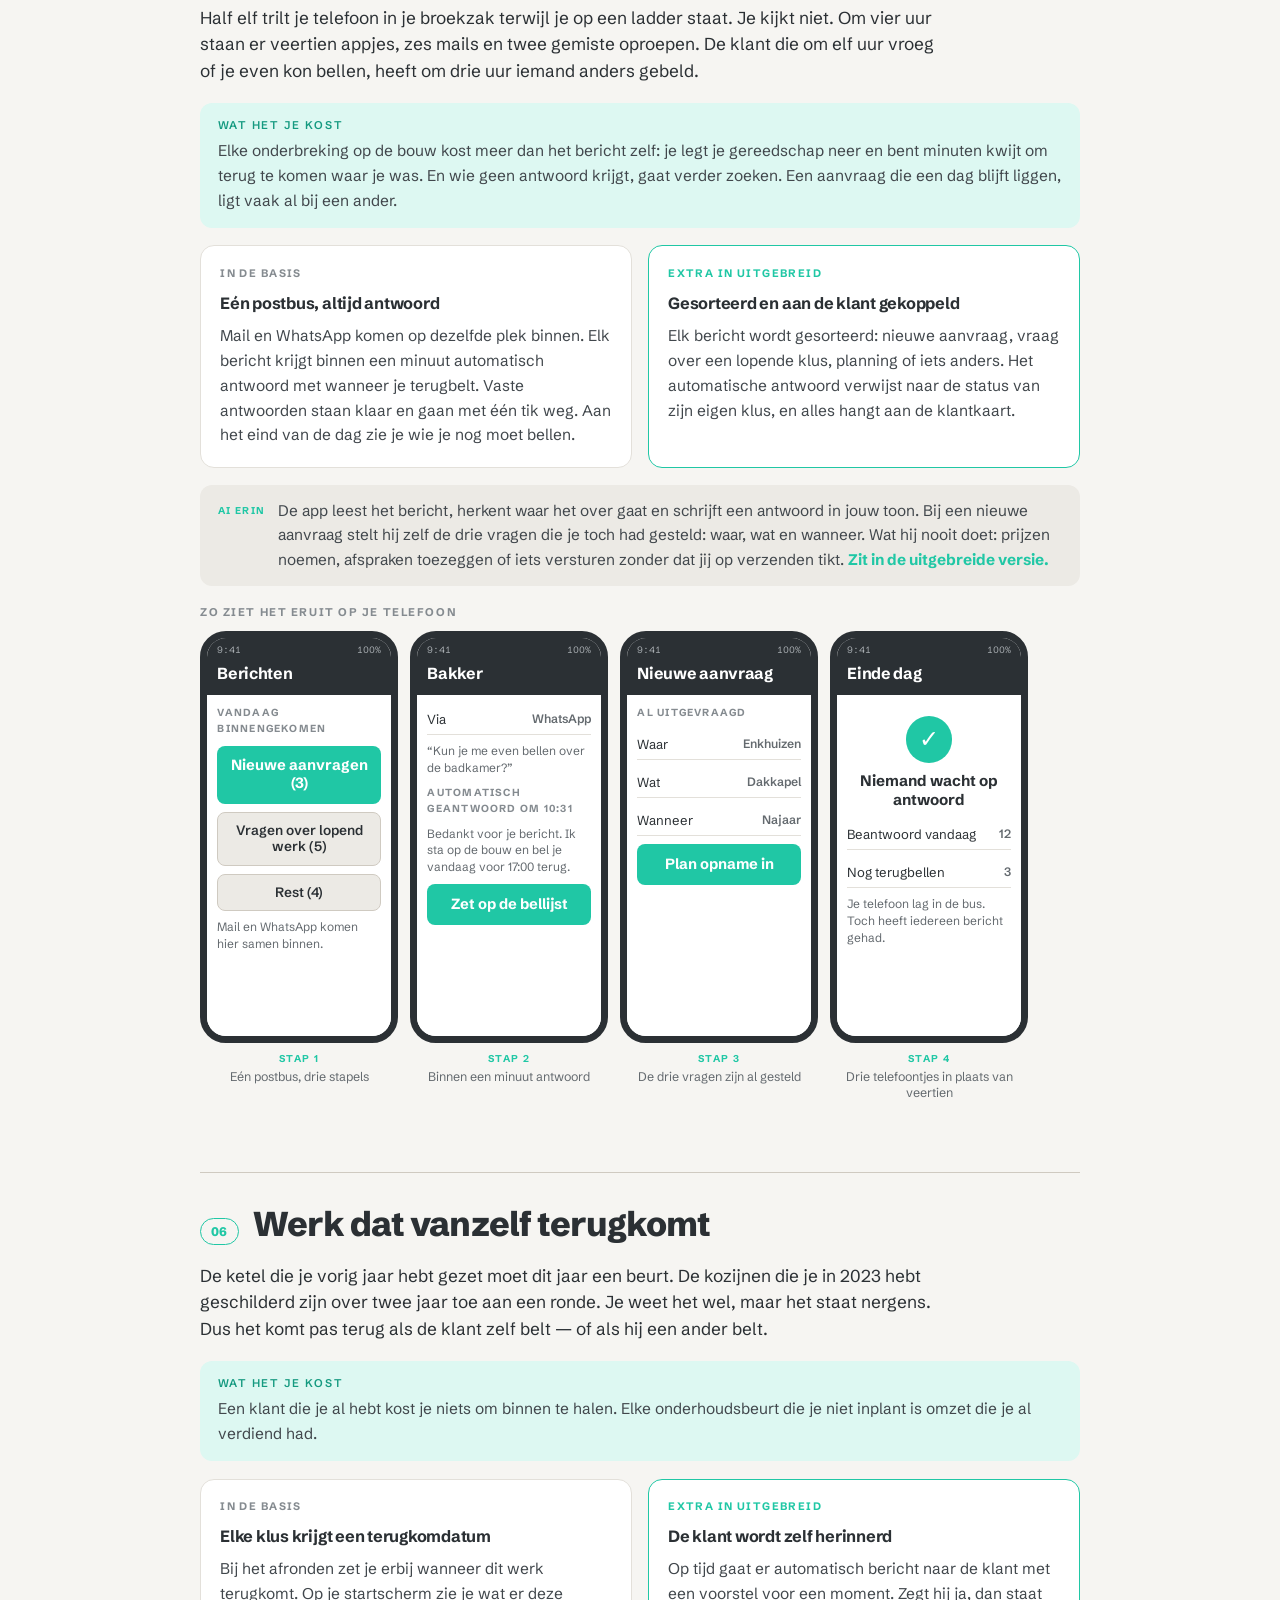
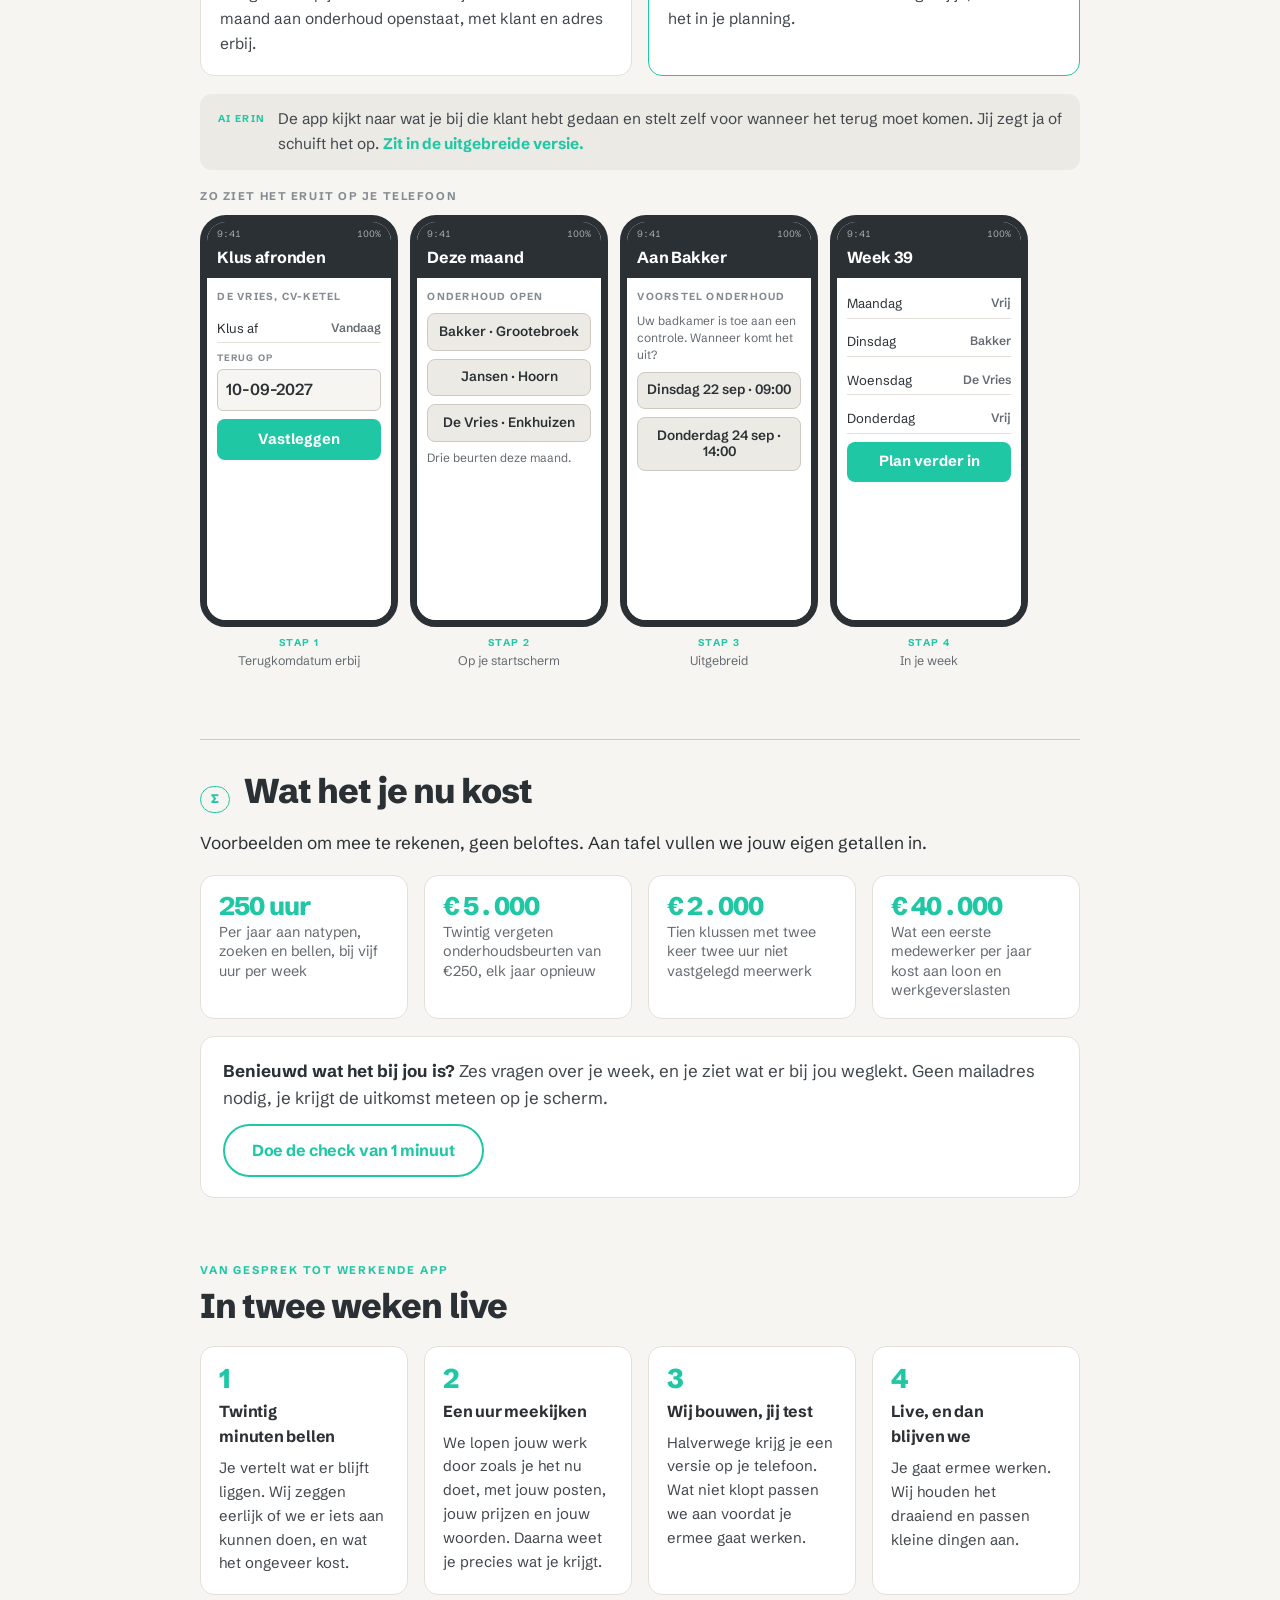
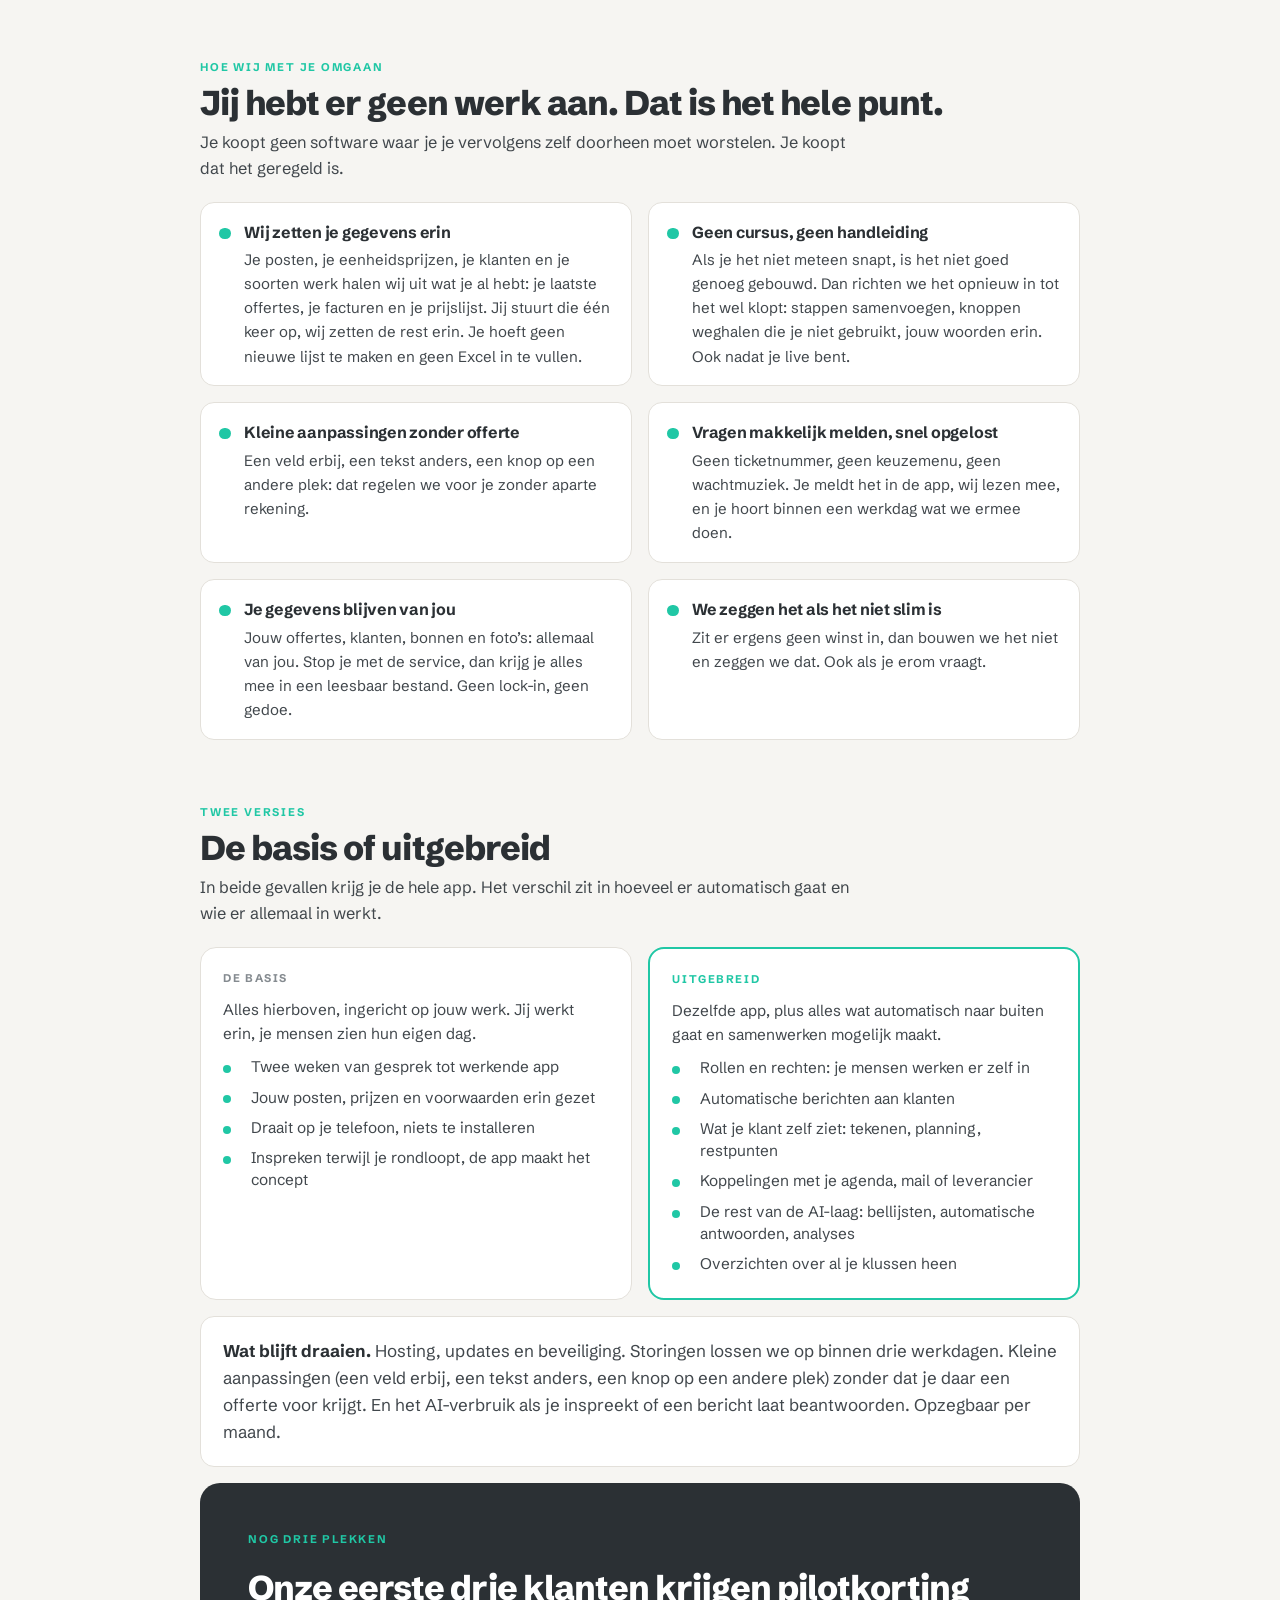
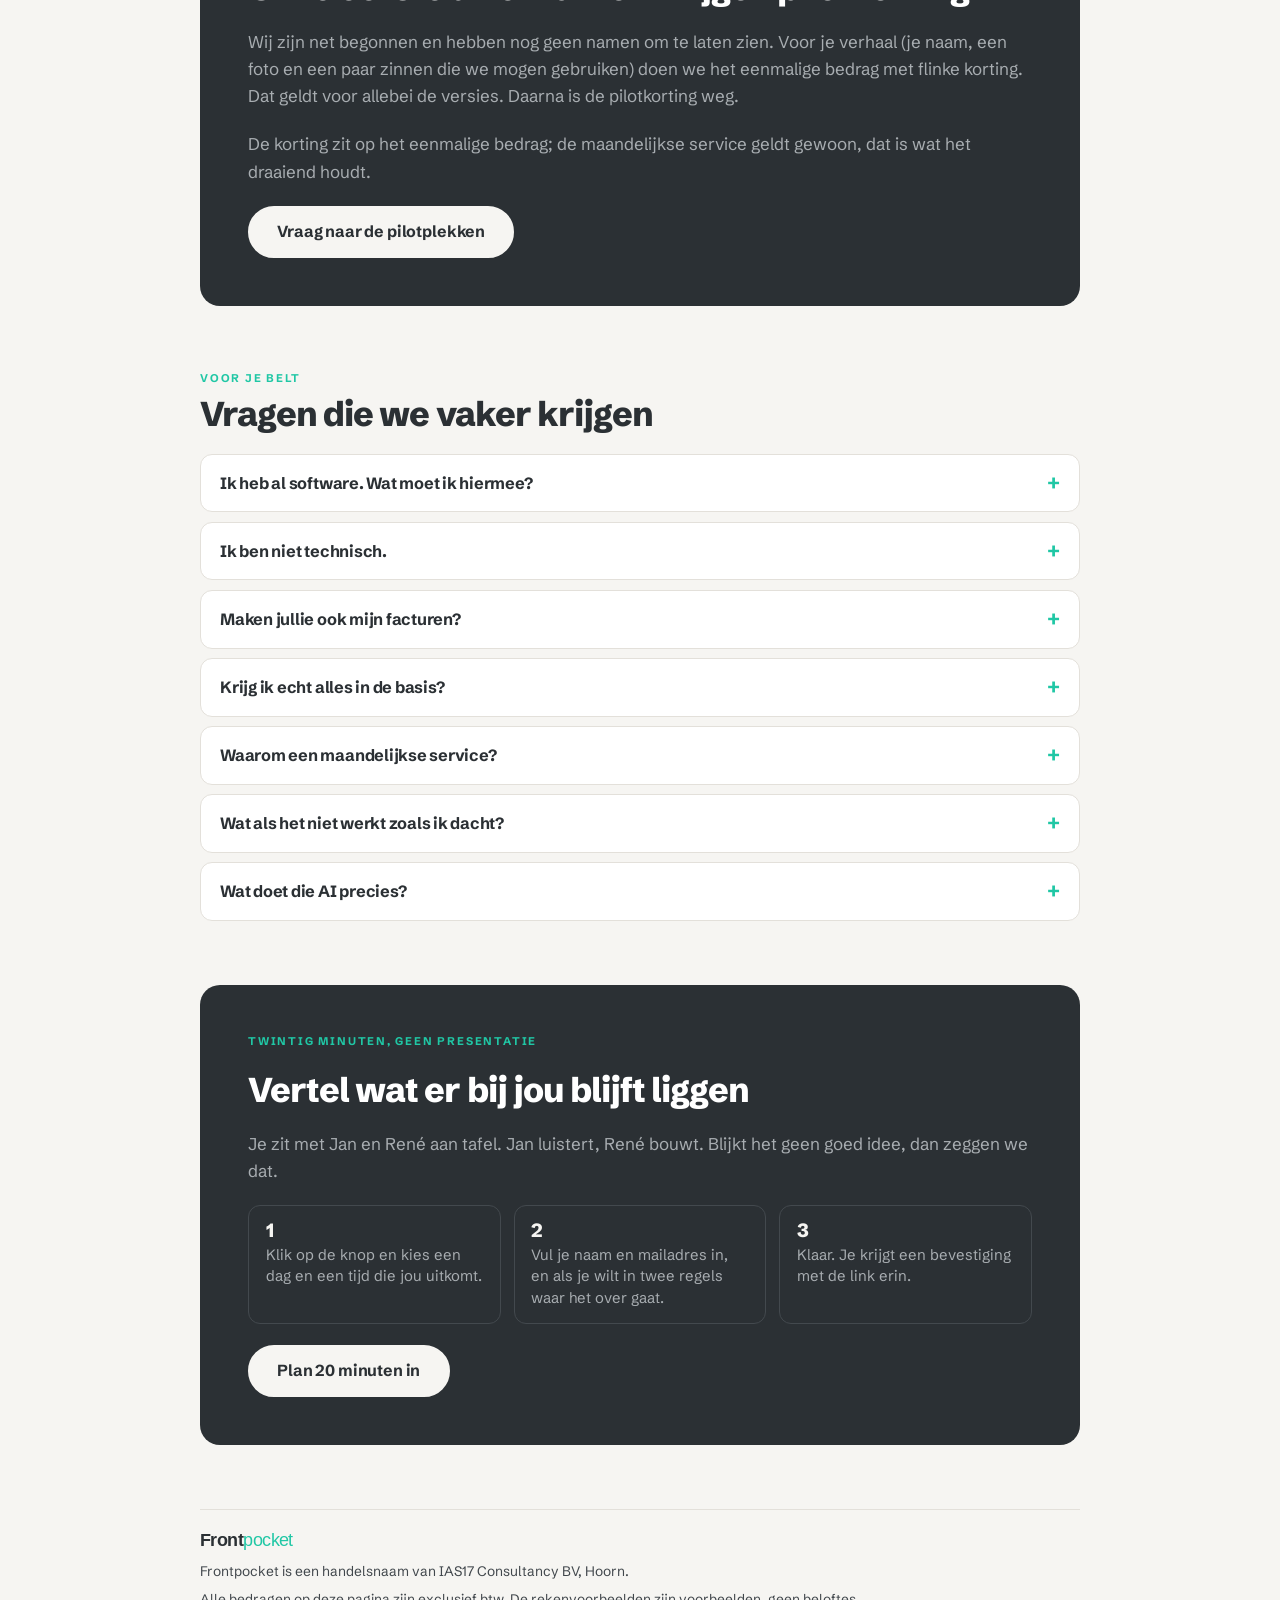
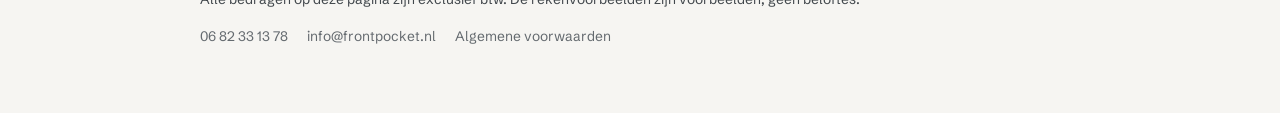
==== commit b7ed9024: "huisstijl: teal accent op de home + telefoon en mail in de voet - assets/style.css: --accent, --acce" ====
--- a/index.html
+++ b/index.html
@@ -14,7 +14,7 @@
 <meta property="og:locale" content="nl_NL">
 <meta name="twitter:card" content="summary_large_image">
 
-<meta name="theme-color" content="#5F5A51" media="(prefers-color-scheme: light)">
+<meta name="theme-color" content="#20C7A5" media="(prefers-color-scheme: light)">
 <meta name="theme-color" content="#1B1E21" media="(prefers-color-scheme: dark)">
 
 <link rel="icon" type="image/svg+xml" href="/assets/favicon.svg">
@@ -469,6 +469,8 @@
     <p>Frontpocket is een handelsnaam van IAS17 Consultancy BV, Hoorn.</p>
     <p>Alle bedragen op deze pagina zijn exclusief btw. De rekenvoorbeelden zijn voorbeelden, geen beloftes.</p>
     <div class="voetlinks">
+      <a href="tel:+31682331378">06 82 33 13 78</a>
+      <a href="mailto:info@frontpocket.nl">info@frontpocket.nl</a>
       <a href="/voorwaarden.html">Algemene voorwaarden</a>
     </div>
   </footer>
--- a/assets/style.css
+++ b/assets/style.css
@@ -2,15 +2,17 @@
    Frontpocket - gedeelde stylesheet voor landing en check
    Een lettertype (Schibsted Grotesk), drie kleurmodi
    (systeemlicht, systeemdonker, handmatig via data-theme)
-   Huisstijl (12 sep 2026): typografisch woordmerk, geen felle
-   accentkleur. Palet: taupe #5F5A51, donker #2B3034, grond
-   #F6F5F2. De eerdere teal/navy-lijn is vervallen.
+   Huisstijl: typografisch woordmerk in Arimo op een taupe/donker/
+   grond-basis (--ink #2B3034, --grond #F6F5F2) met een teal
+   accent (--accent #20C7A5) voor knoppen, badges, cijfers en
+   check-icoontjes. De navy en de eerdere all-taupe-lijnen zijn
+   vervallen.
    ============================================================ */
 
 :root{
   --grond:#F6F5F2; --surface:#FFFFFF; --shade:#ECEAE5;
   --ink:#2B3034; --ink-2:#41474C; --muted:#646A6F; --faint:#858B90;
-  --accent:#5F5A51; --accent-dark:#4A463F; --accent-soft:#EFECE6;
+  --accent:#20C7A5; --accent-dark:#159A80; --accent-soft:#DDF8F2;
   --hairline:#E3E0DA; --hairline-2:#CFCAC1;
   --donker:#2B3034; --on-donker:#F6F5F2; --on-donker-muted:#A8ADB1; --donker-line:#43494E;
   --on-accent:#FFFFFF;
@@ -24,10 +26,10 @@
   :root:not([data-theme="light"]){
     --grond:#1B1E21; --surface:#24282C; --shade:#2D3237;
     --ink:#ECEAE6; --ink-2:#CFCBC4; --muted:#A39F98; --faint:#7F7B75;
-    --accent:#A39B8E; --accent-dark:#8C8477; --accent-soft:#33302B;
+    --accent:#3FDDBB; --accent-dark:#20C7A5; --accent-soft:#1E3B44;
     --hairline:#33383D; --hairline-2:#43494E;
     --donker:#121417; --on-donker:#ECEAE6; --on-donker-muted:#A39F98; --donker-line:#33383D;
-    --on-accent:#2B3034;
+    --on-accent:#0B1620;
     --illu-bg:#2D3237; --illu-glow:#33383D; --illu-van:#33383D; --illu-roof:#2D3237;
     --illu-glass:#43494E; --illu-inside:#121417; --illu-panel:#3A4045; --illu-line:#A39F98;
     --illu-tyre:#1B1E21; --illu-hub:#646A6F; --illu-jacket:#43494E; --illu-hivis:#A39B8E;
@@ -38,10 +40,10 @@
 :root[data-theme="dark"]{
   --grond:#1B1E21; --surface:#24282C; --shade:#2D3237;
   --ink:#ECEAE6; --ink-2:#CFCBC4; --muted:#A39F98; --faint:#7F7B75;
-  --accent:#A39B8E; --accent-dark:#8C8477; --accent-soft:#33302B;
+  --accent:#3FDDBB; --accent-dark:#20C7A5; --accent-soft:#1E3B44;
   --hairline:#33383D; --hairline-2:#43494E;
   --donker:#121417; --on-donker:#ECEAE6; --on-donker-muted:#A39F98; --donker-line:#33383D;
-  --on-accent:#2B3034;
+  --on-accent:#0B1620;
   --illu-bg:#2D3237; --illu-glow:#33383D; --illu-van:#33383D; --illu-roof:#2D3237;
   --illu-glass:#43494E; --illu-inside:#121417; --illu-panel:#3A4045; --illu-line:#A39F98;
   --illu-tyre:#1B1E21; --illu-hub:#646A6F; --illu-jacket:#43494E; --illu-hivis:#A39B8E;
@@ -69,15 +71,16 @@
 .kop-groep p{font-size:1.02rem;max-width:42rem}
 
 /* woordmerk. Typografisch, geen beeldmerk. Twee gewichten:
-   'Front' vet en taupe, 'pocket' normaal en donker. Eigen
-   lettertype (Arimo, metrisch gelijk aan Arial) omdat het merk
-   als beeld is aangeleverd en overal - site, mail, LinkedIn -
-   hetzelfde moet zijn. De rest van de site blijft Schibsted
-   Grotesk. Op donker vlak (footer, boekingsblok) krijgt de
-   donkere helft de --on-donker-kleur; het taupe blijft staan
-   omdat het in donkere modus vanzelf lichter taupe wordt. */
-.wm{font-family:Arimo,"Helvetica Neue",Helvetica,Arial,sans-serif;font-weight:400;letter-spacing:-.03em;line-height:1;color:var(--ink);white-space:nowrap}
-.wm b{font-weight:700;color:var(--accent)}
+   'Front' vet en donker (--ink), 'pocket' normaal en taupe
+   (--accent). Kleuren conform de referentie in input/huisstijl/
+   frontpocket-woordmerk-referentie.png. Eigen lettertype (Arimo,
+   metrisch gelijk aan Arial) omdat het merk als beeld is aange-
+   leverd en overal - site, mail, LinkedIn - hetzelfde moet zijn.
+   De rest van de site blijft Schibsted Grotesk. Op donker vlak
+   (footer, boekingsblok) worden beide helften --on-donker; het
+   verschil tussen Front en pocket zit dan alleen in het gewicht. */
+.wm{font-family:Arimo,"Helvetica Neue",Helvetica,Arial,sans-serif;font-weight:400;letter-spacing:-.03em;line-height:1;color:var(--accent);white-space:nowrap}
+.wm b{font-weight:700;color:var(--ink)}
 .merk{display:flex;justify-content:space-between;align-items:center;gap:1rem;flex-wrap:wrap;
   padding:1.15rem 0 .95rem;border-bottom:1px solid var(--hairline)}
 .merk .wm{font-size:1.6rem}
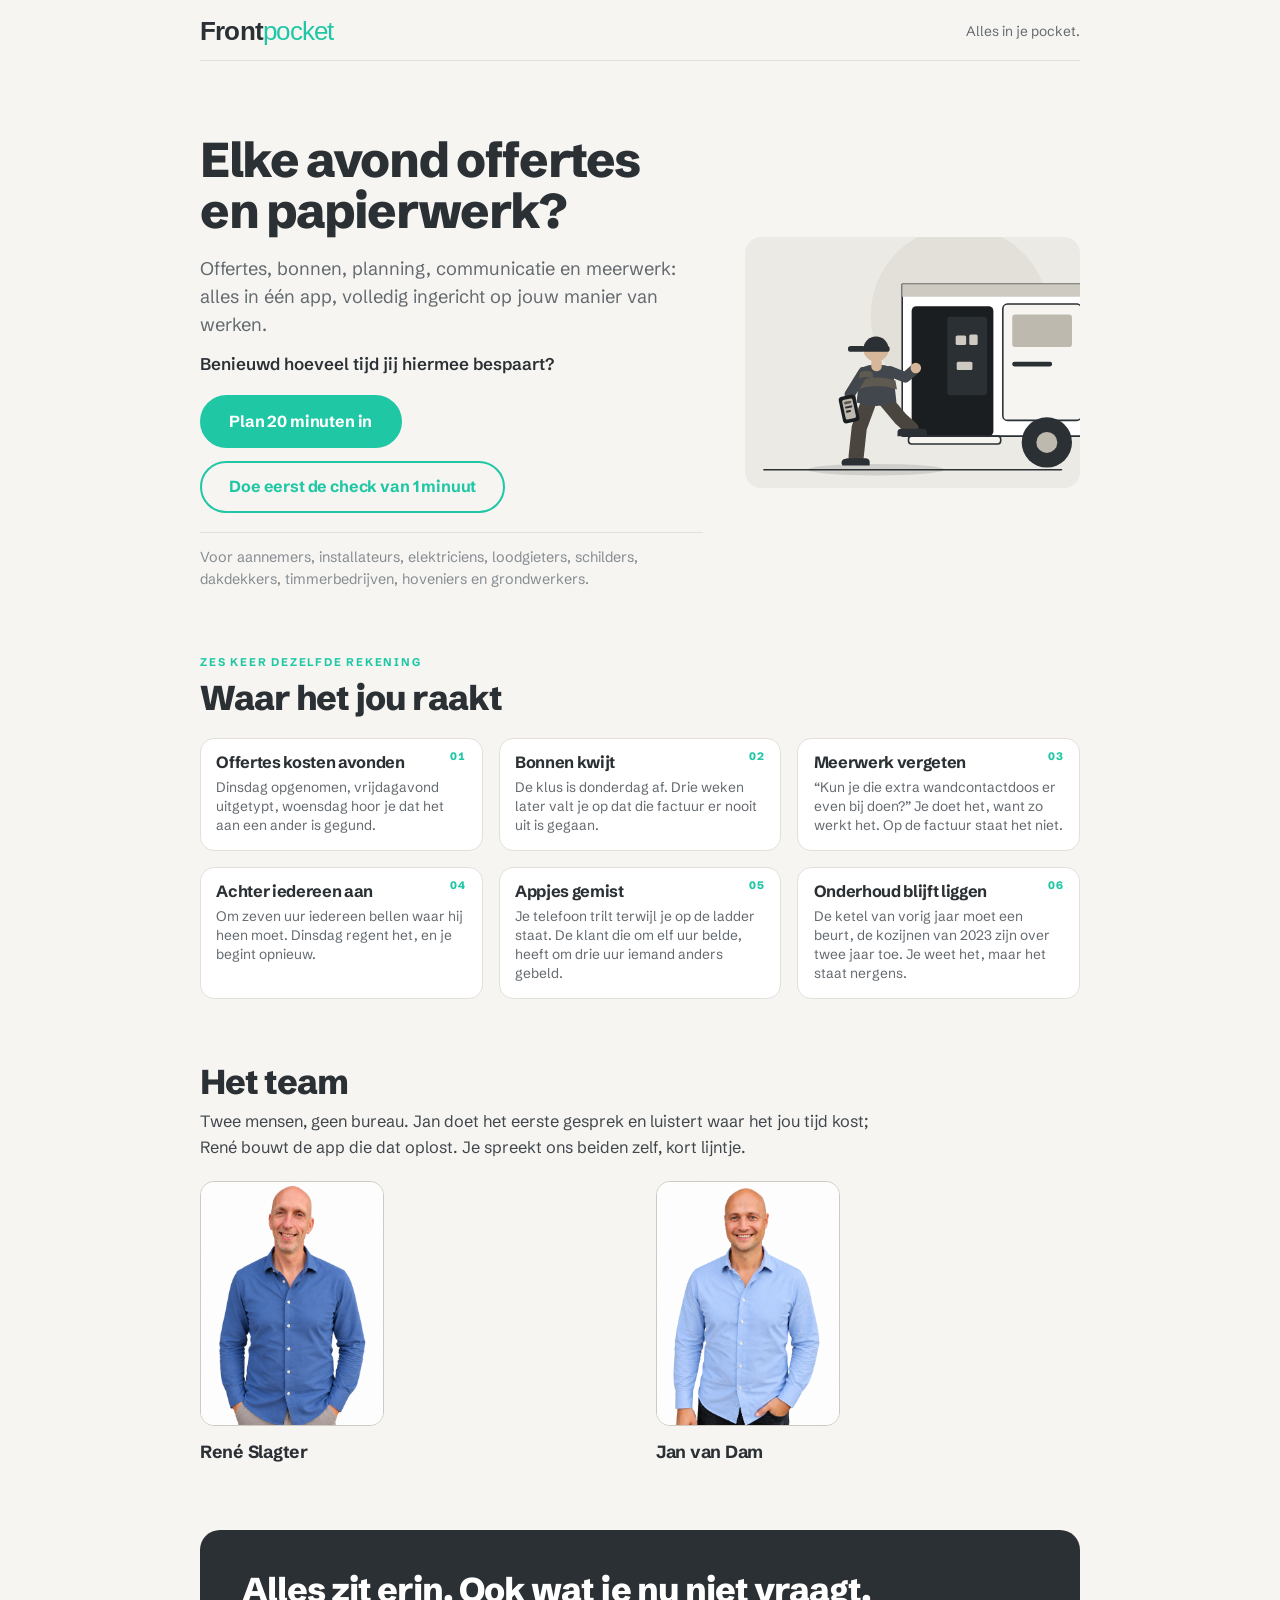
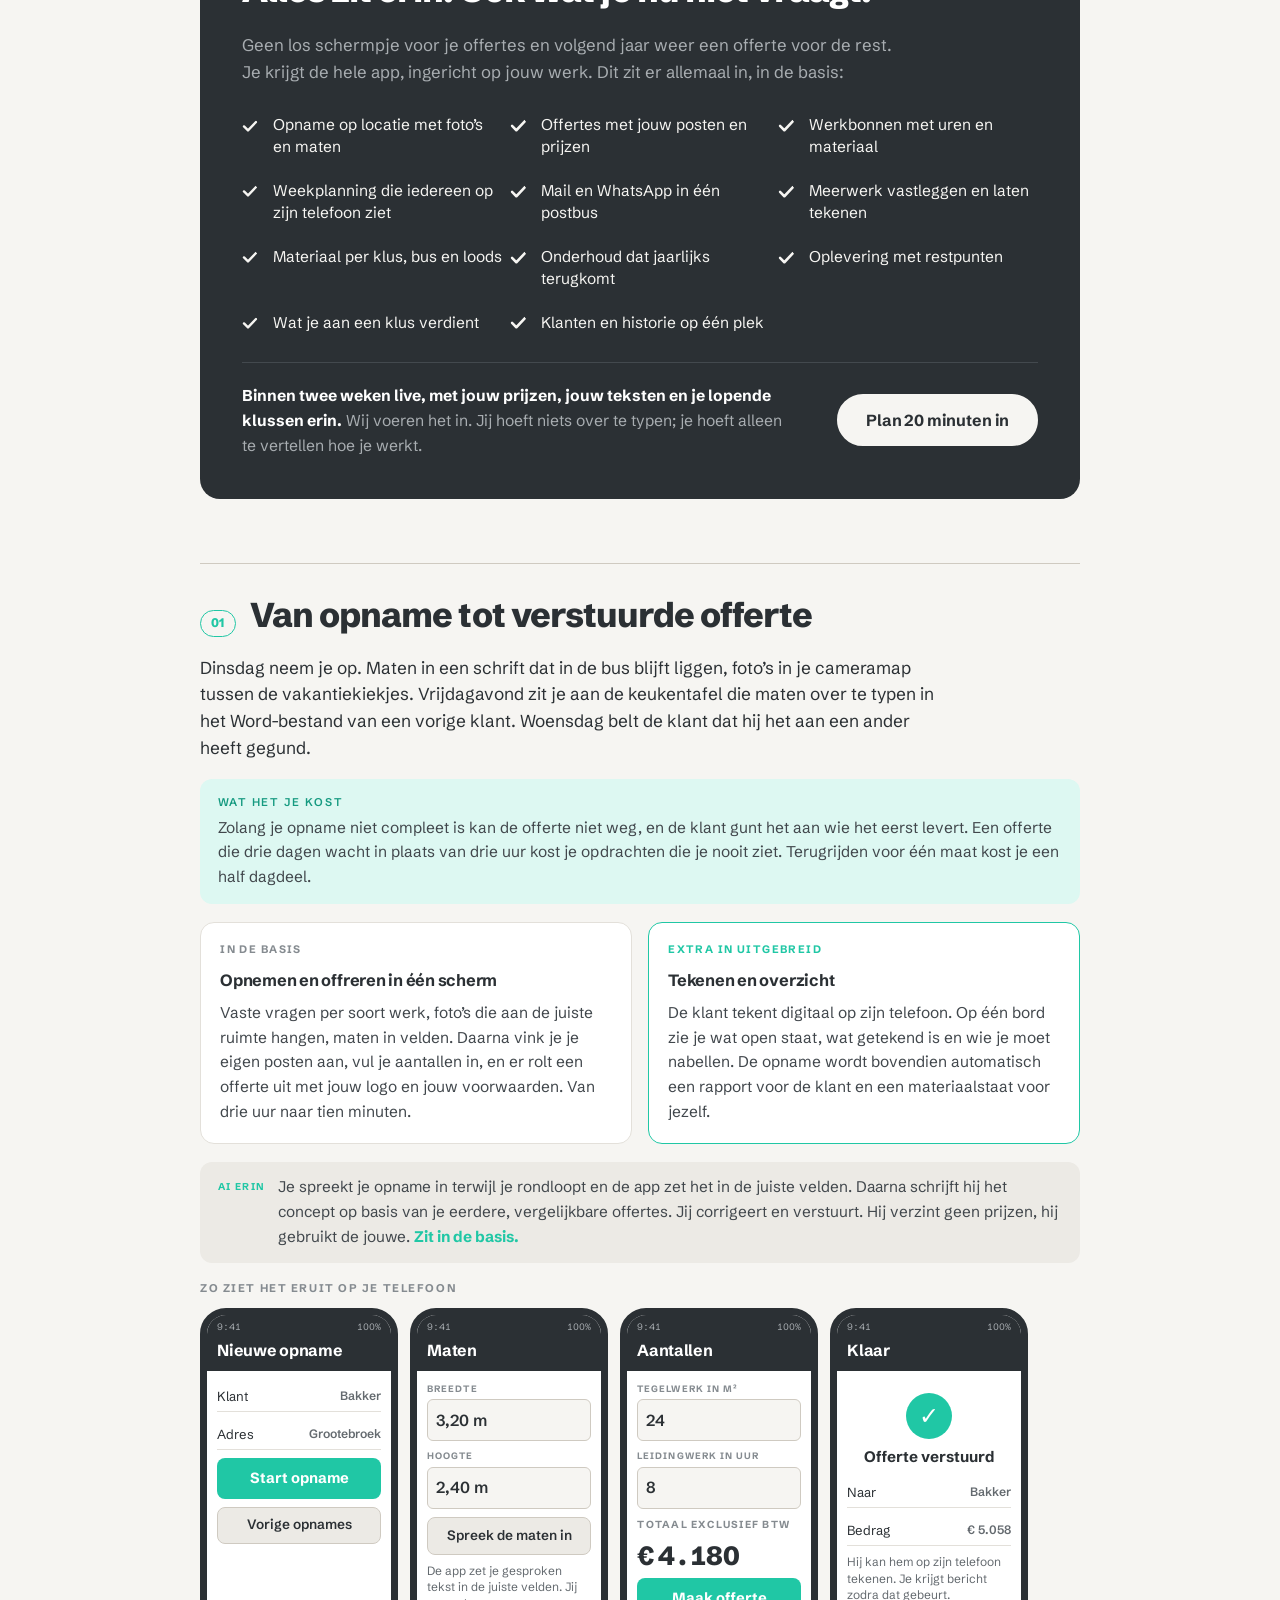
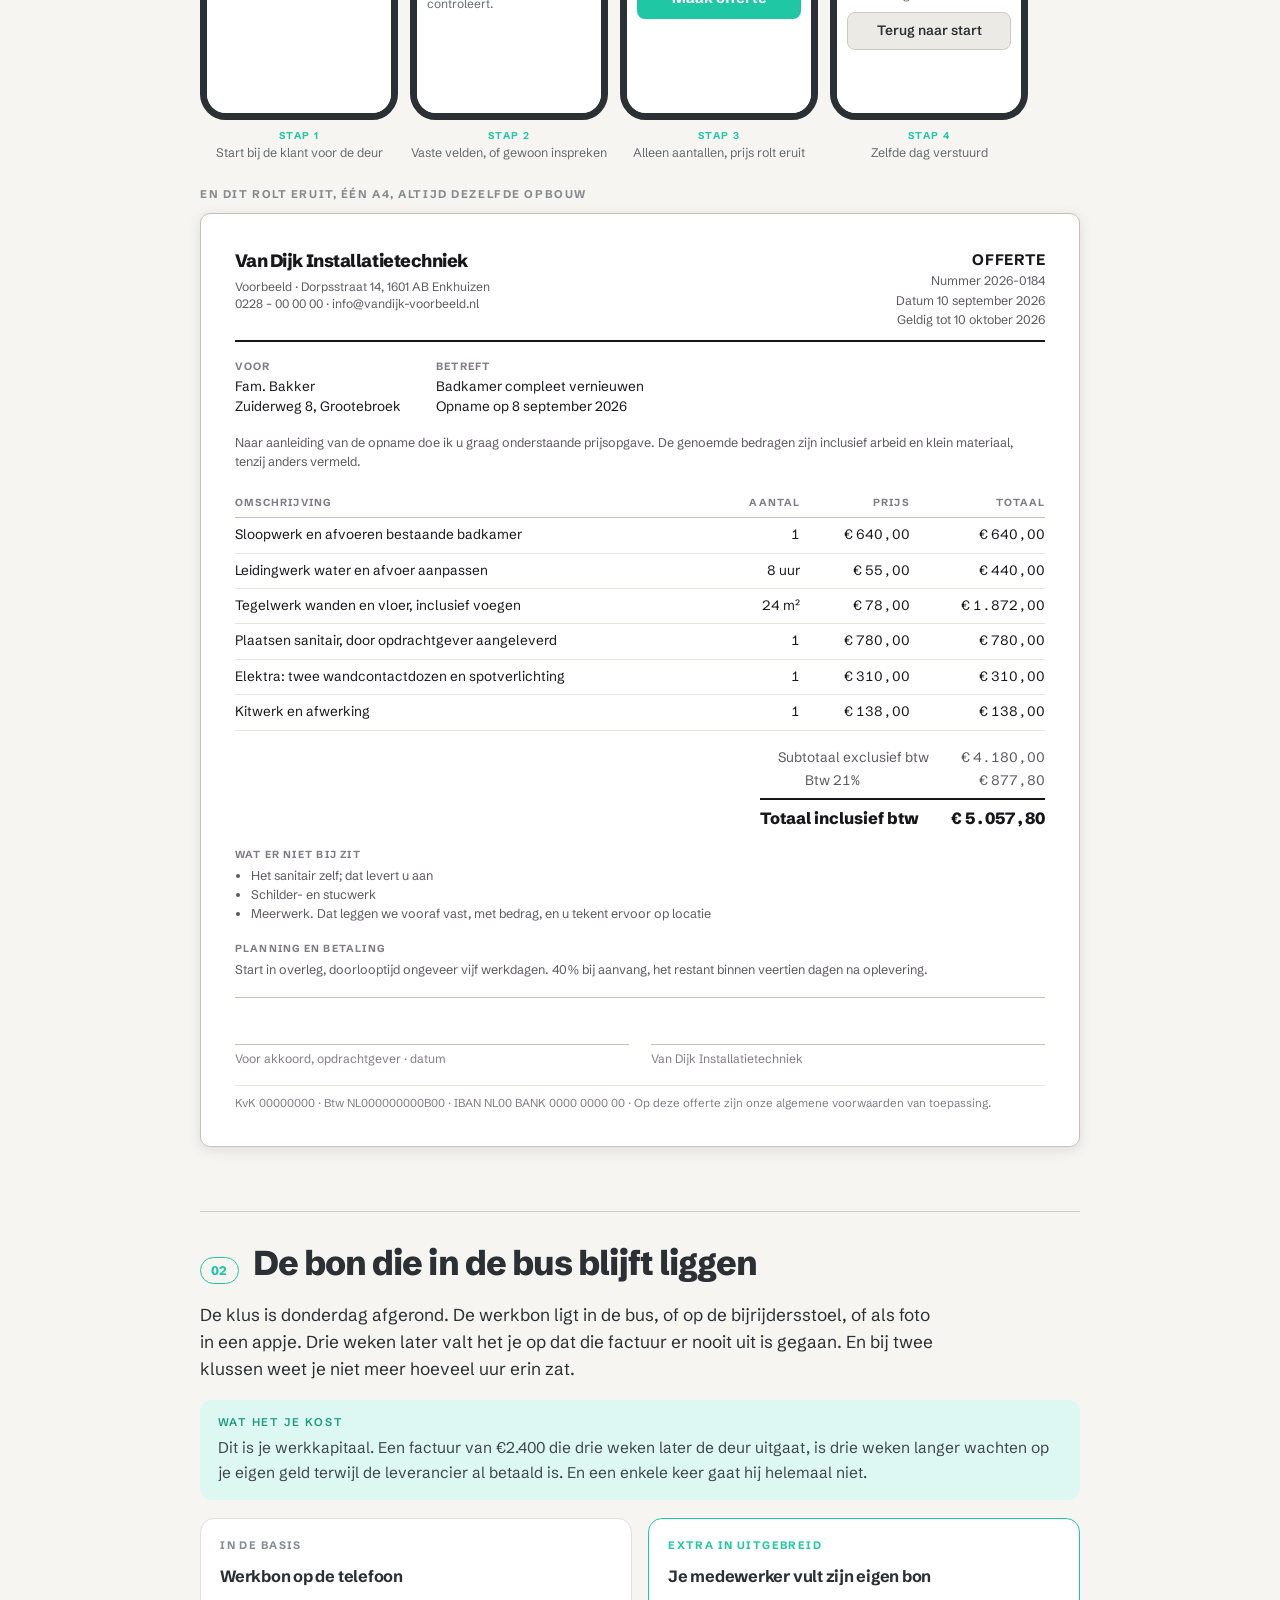
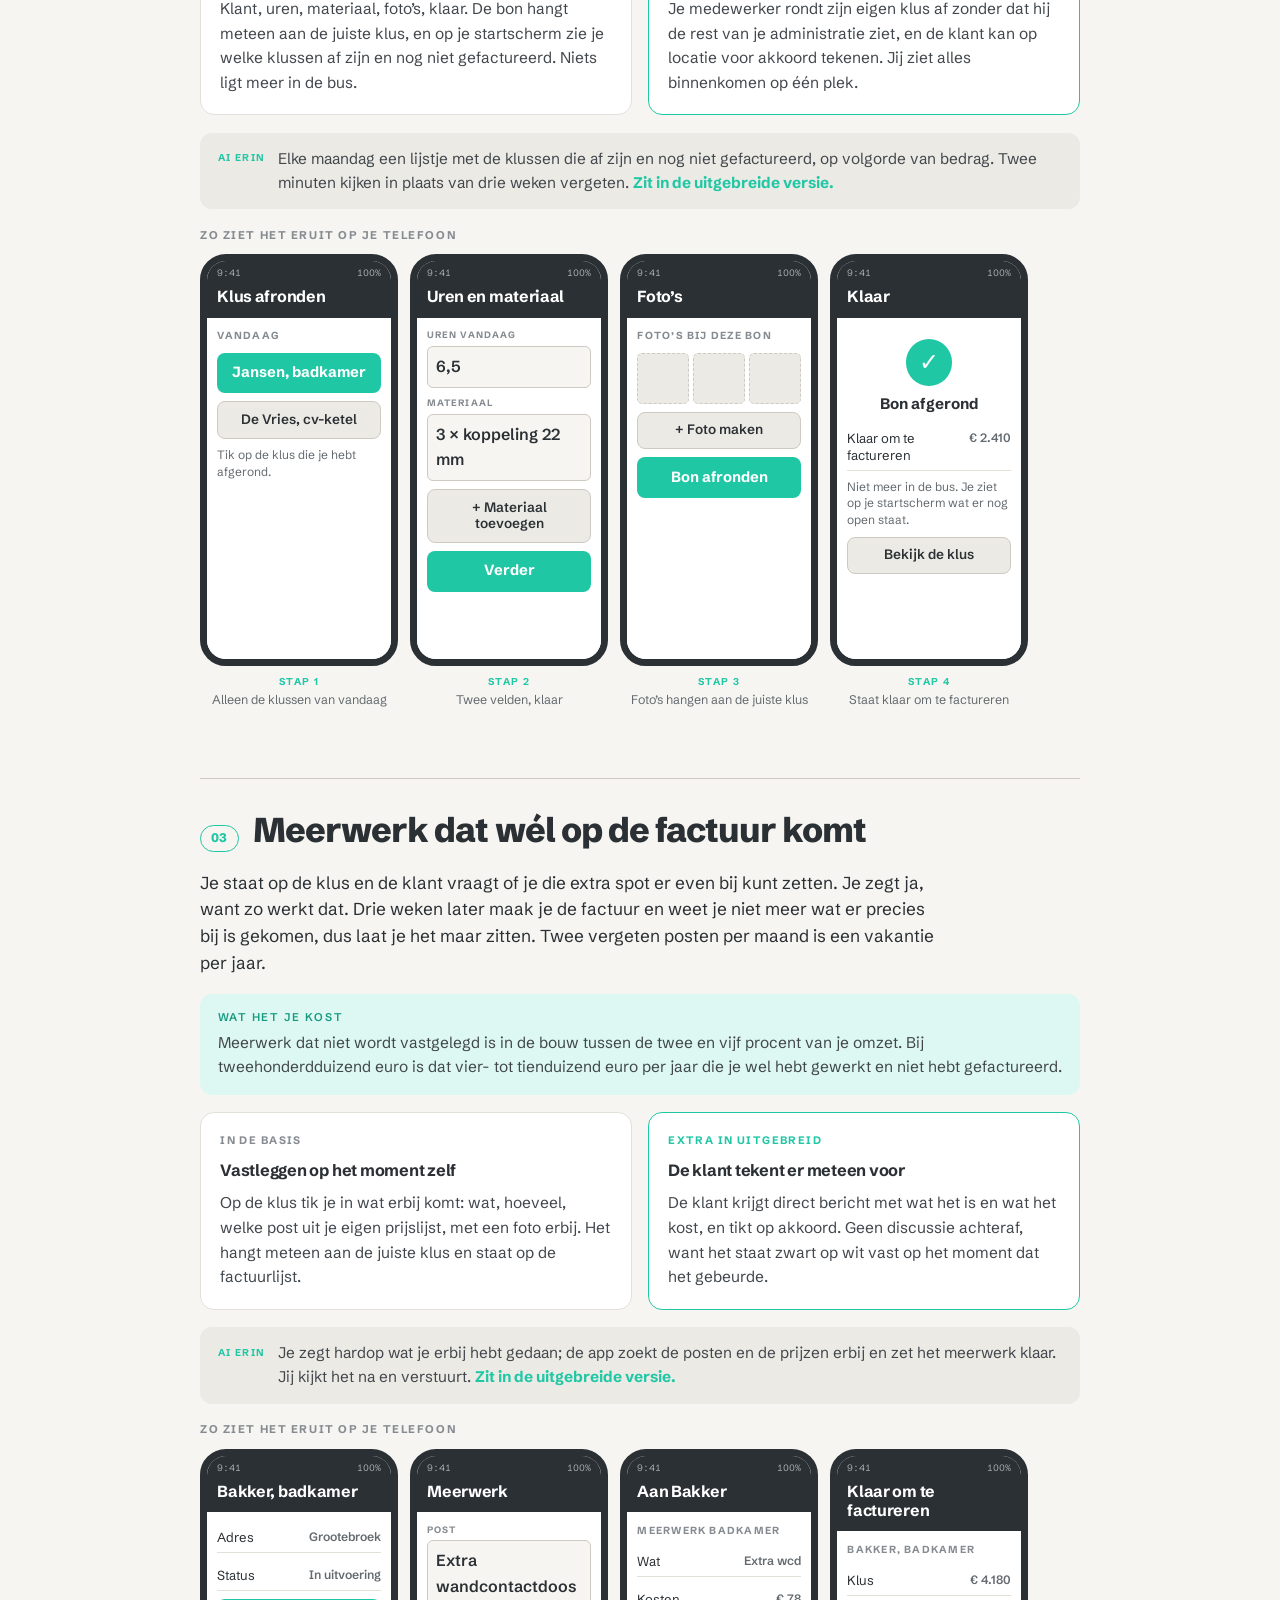
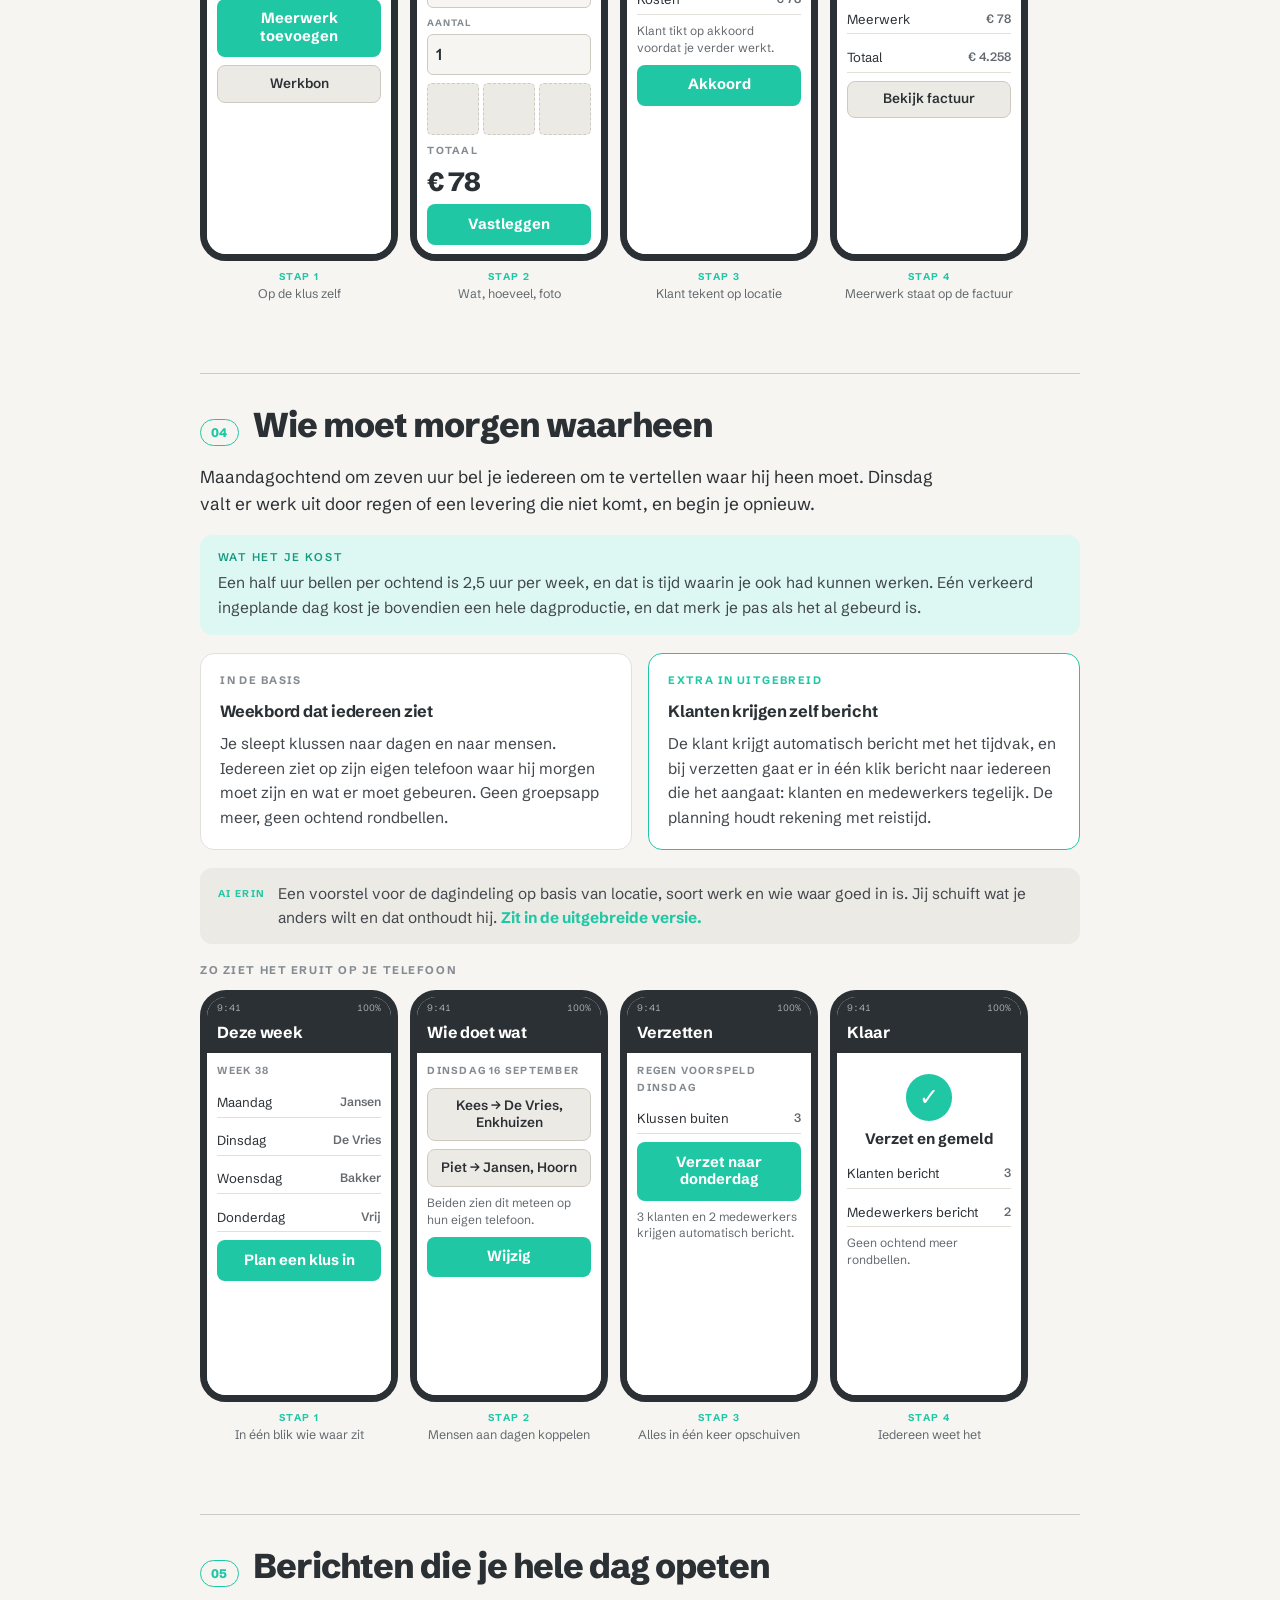
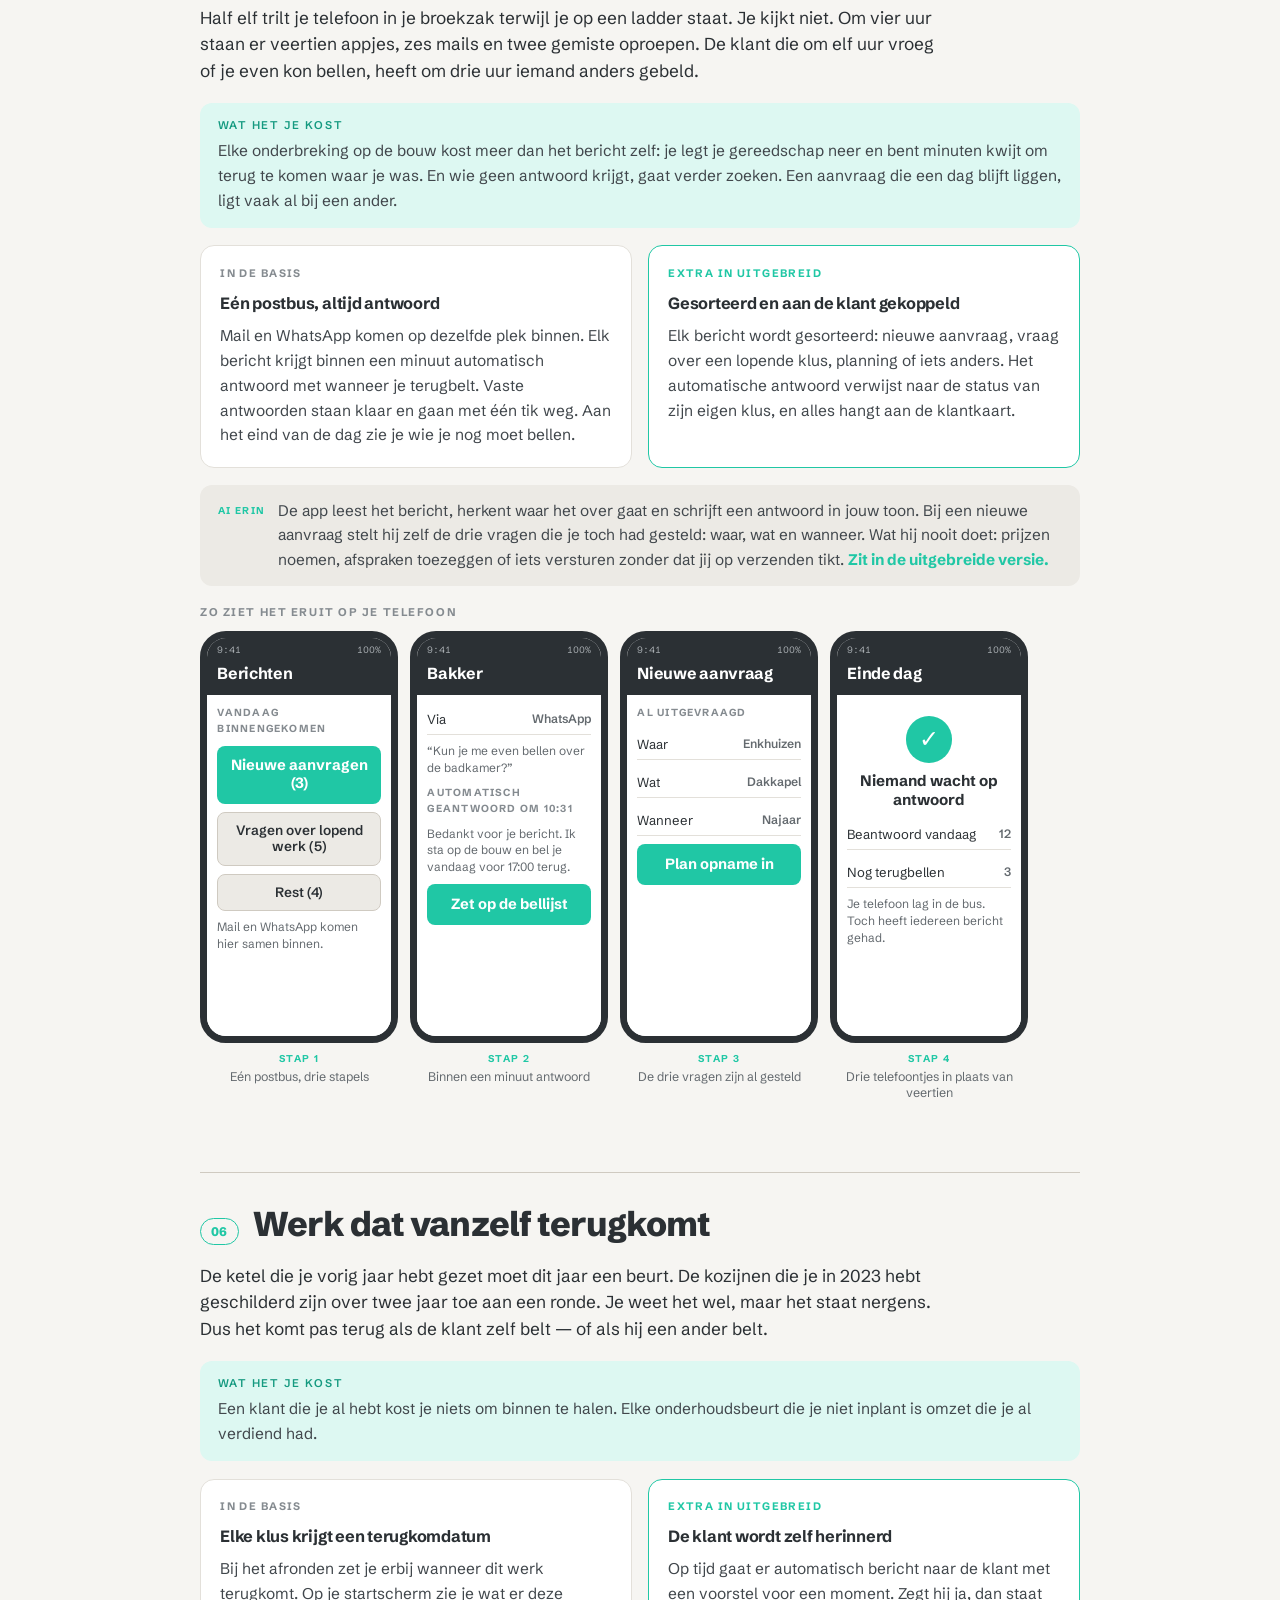
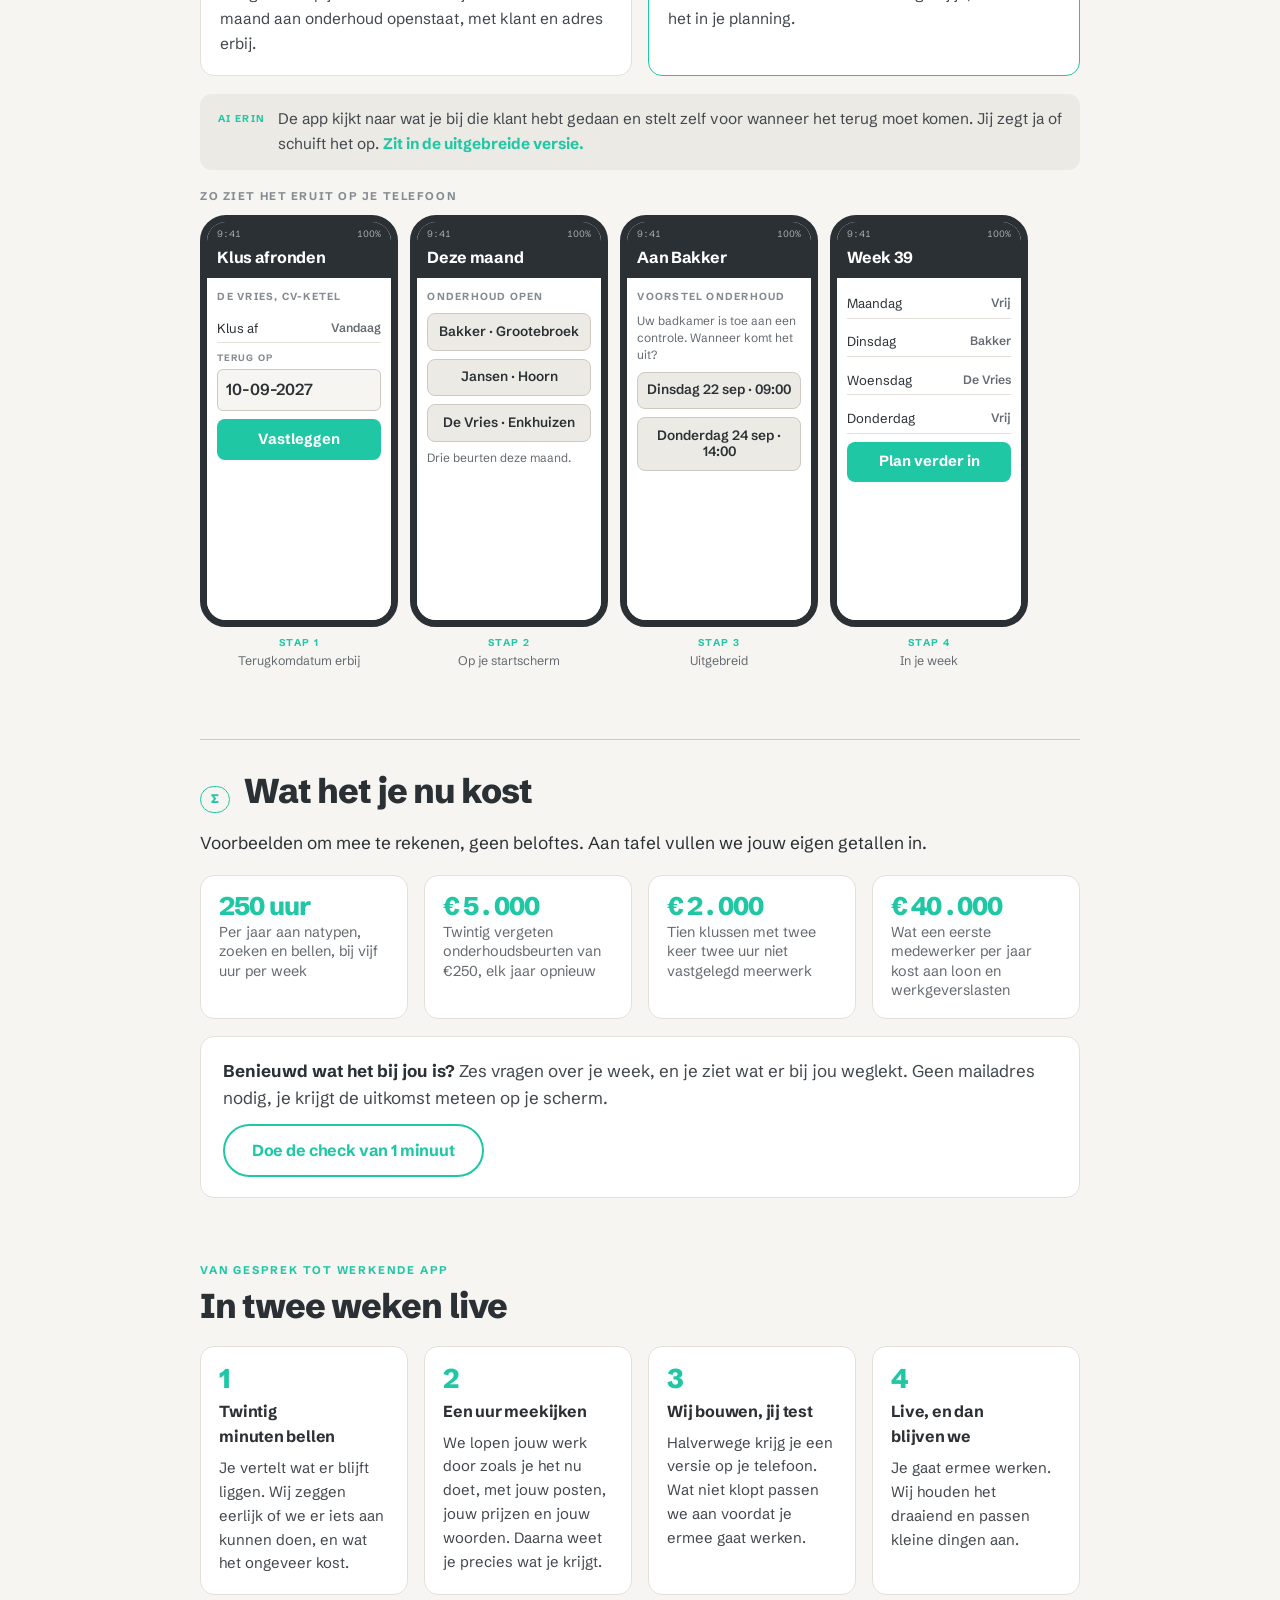
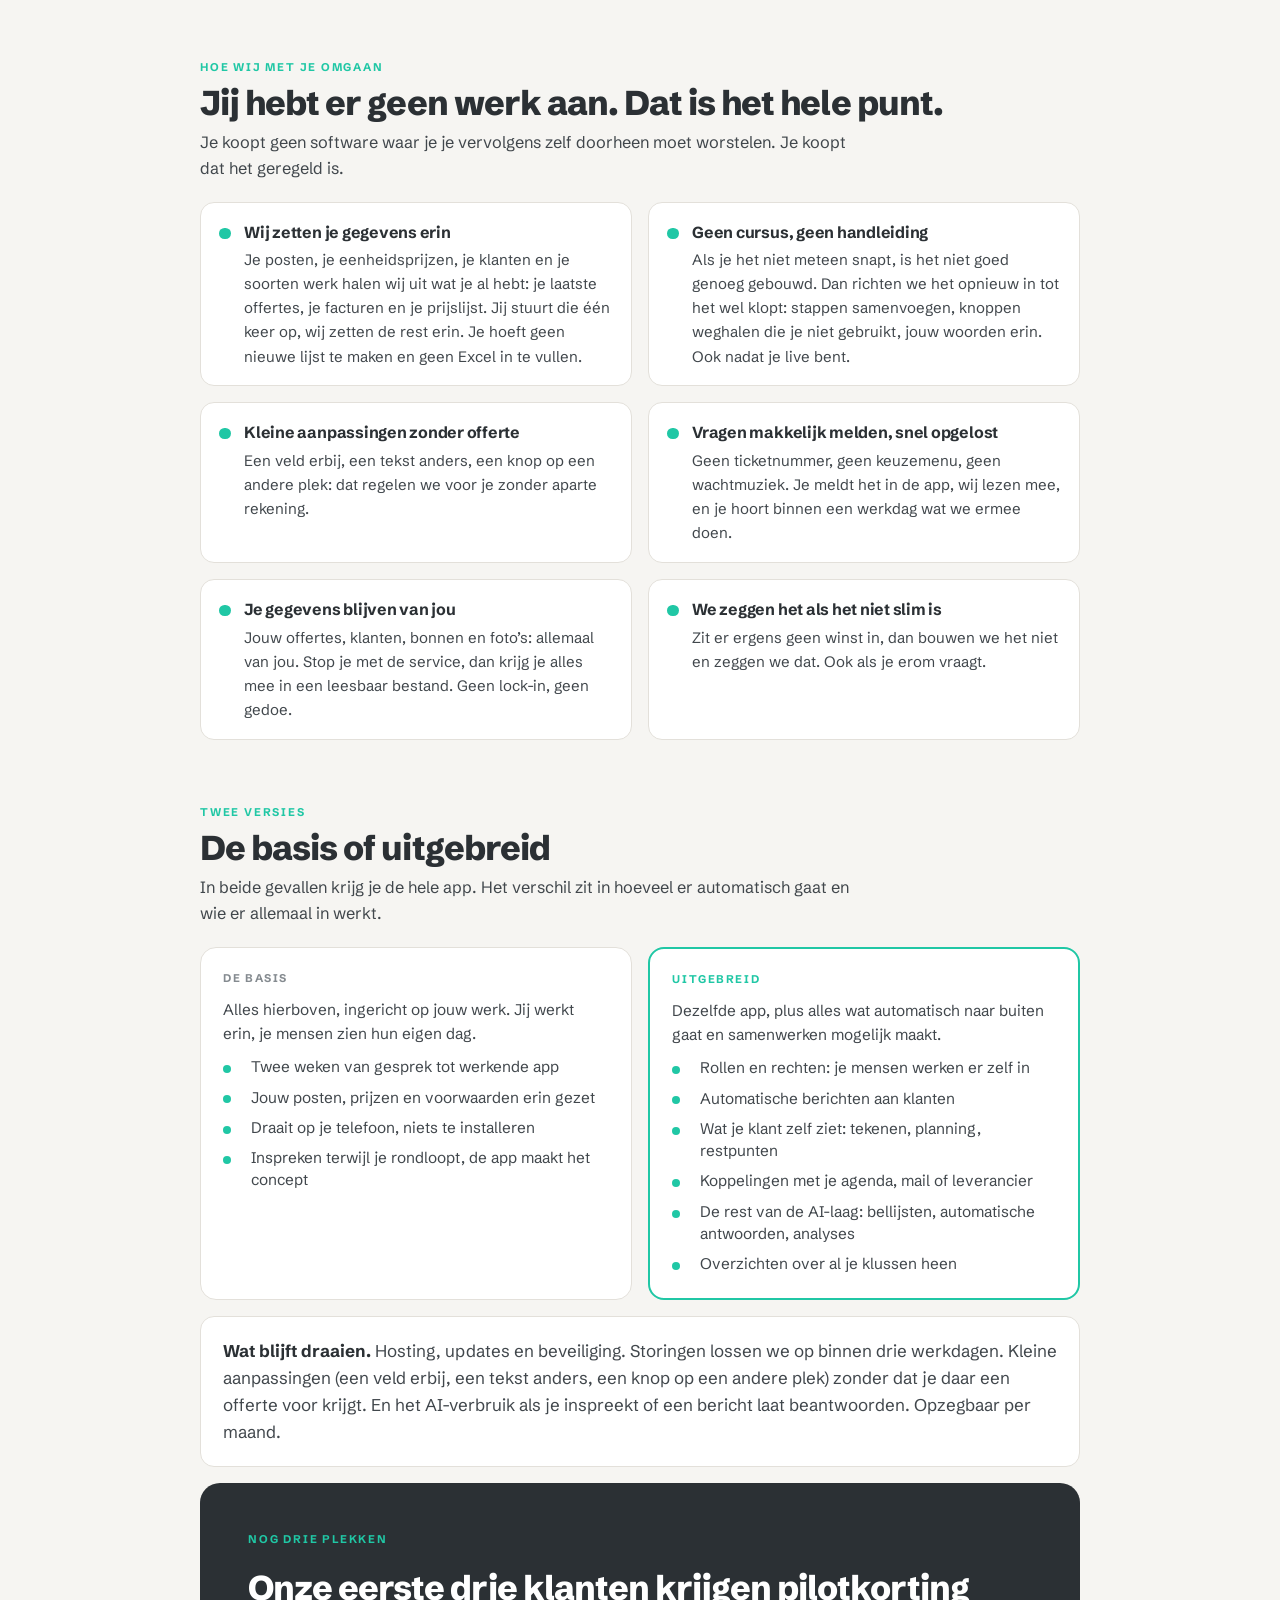
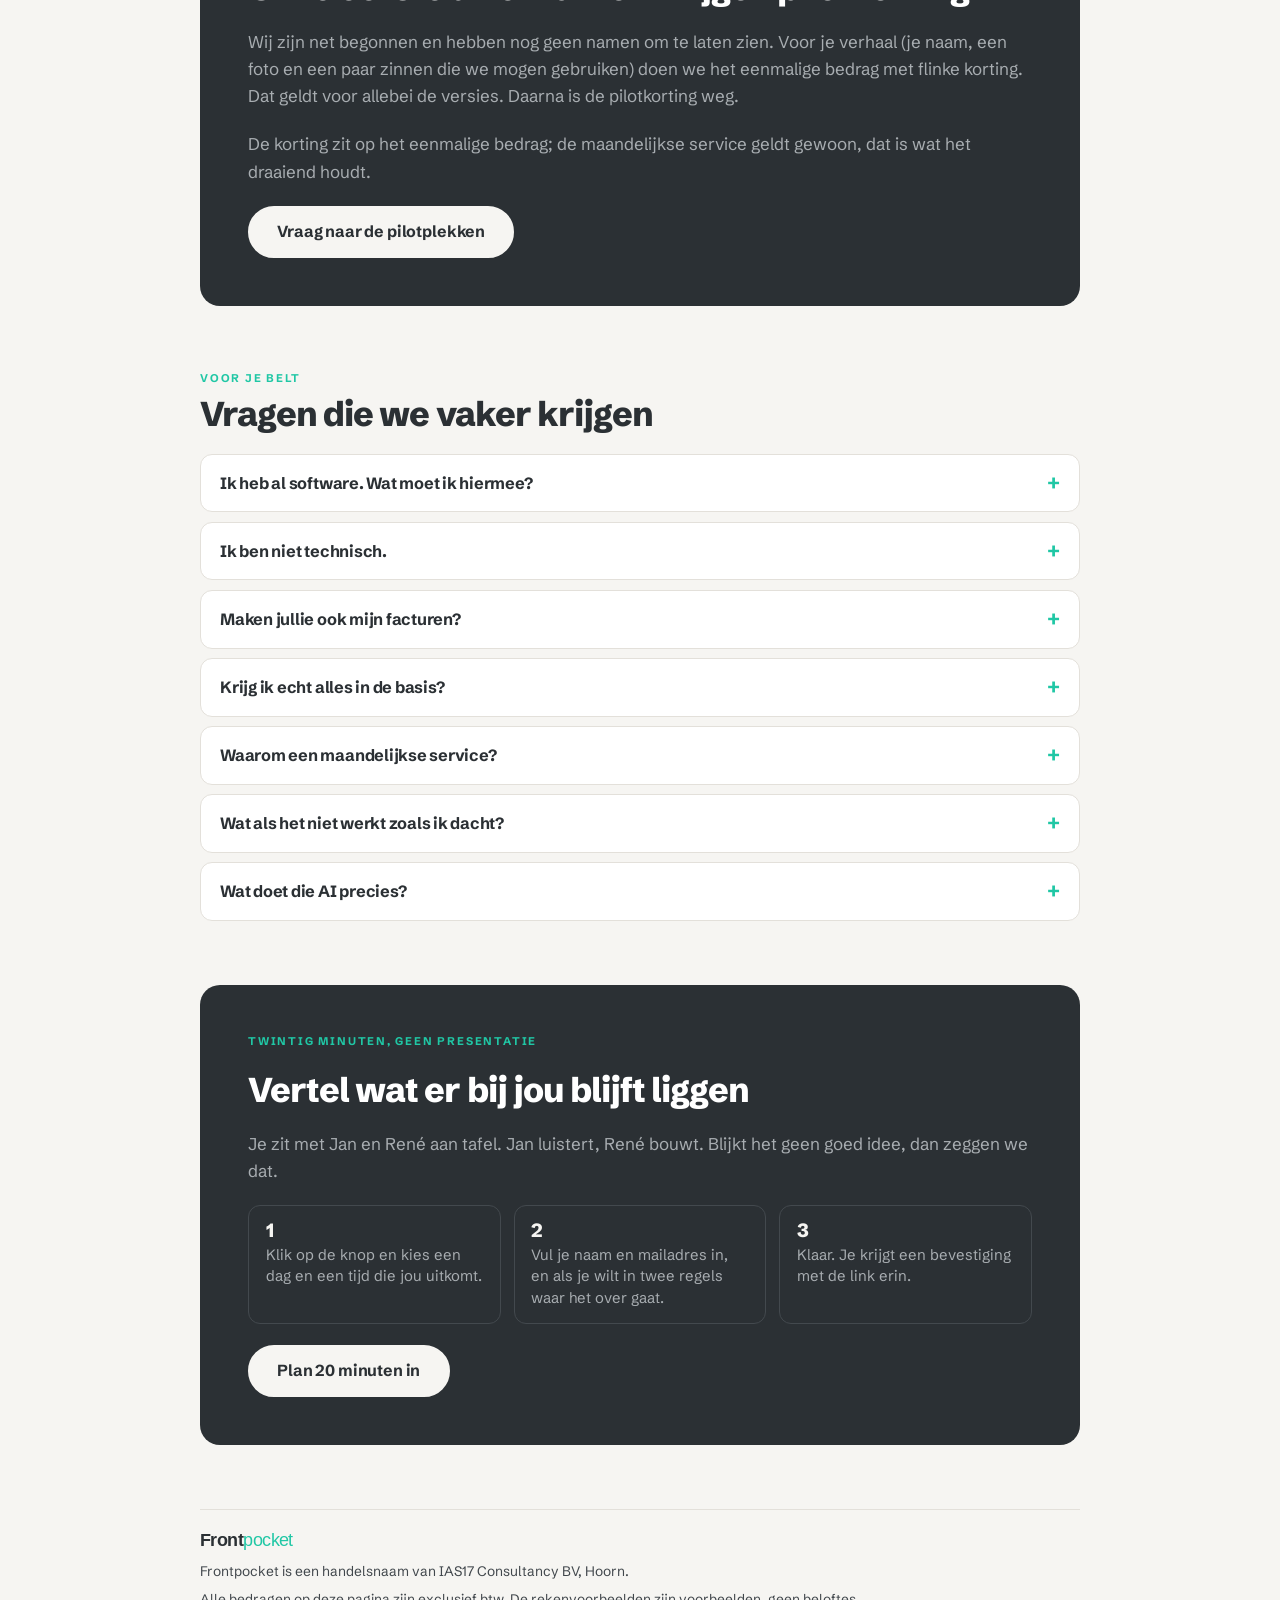
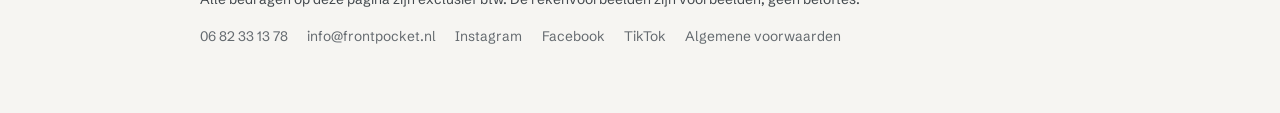
==== commit fd67e740: "voet: Instagram, Facebook en TikTok in de voetlinks Op alle drie de HTML-pagina's toegevoegd, tussen" ====
--- a/index.html
+++ b/index.html
@@ -471,6 +471,9 @@
     <div class="voetlinks">
       <a href="tel:+31682331378">06 82 33 13 78</a>
       <a href="mailto:info@frontpocket.nl">info@frontpocket.nl</a>
+      <a href="https://www.instagram.com/p/DdMGSL2lp5N/?stkn=eTlmaGo1Znp2Znhk" target="_blank" rel="noopener">Instagram</a>
+      <a href="https://www.facebook.com/share/19VtsnrphB/" target="_blank" rel="noopener">Facebook</a>
+      <a href="https://www.tiktok.com/@frontpocket5?_r=1&amp;_t=ZG-99g1tUwCwIT" target="_blank" rel="noopener">TikTok</a>
       <a href="/voorwaarden.html">Algemene voorwaarden</a>
     </div>
   </footer>
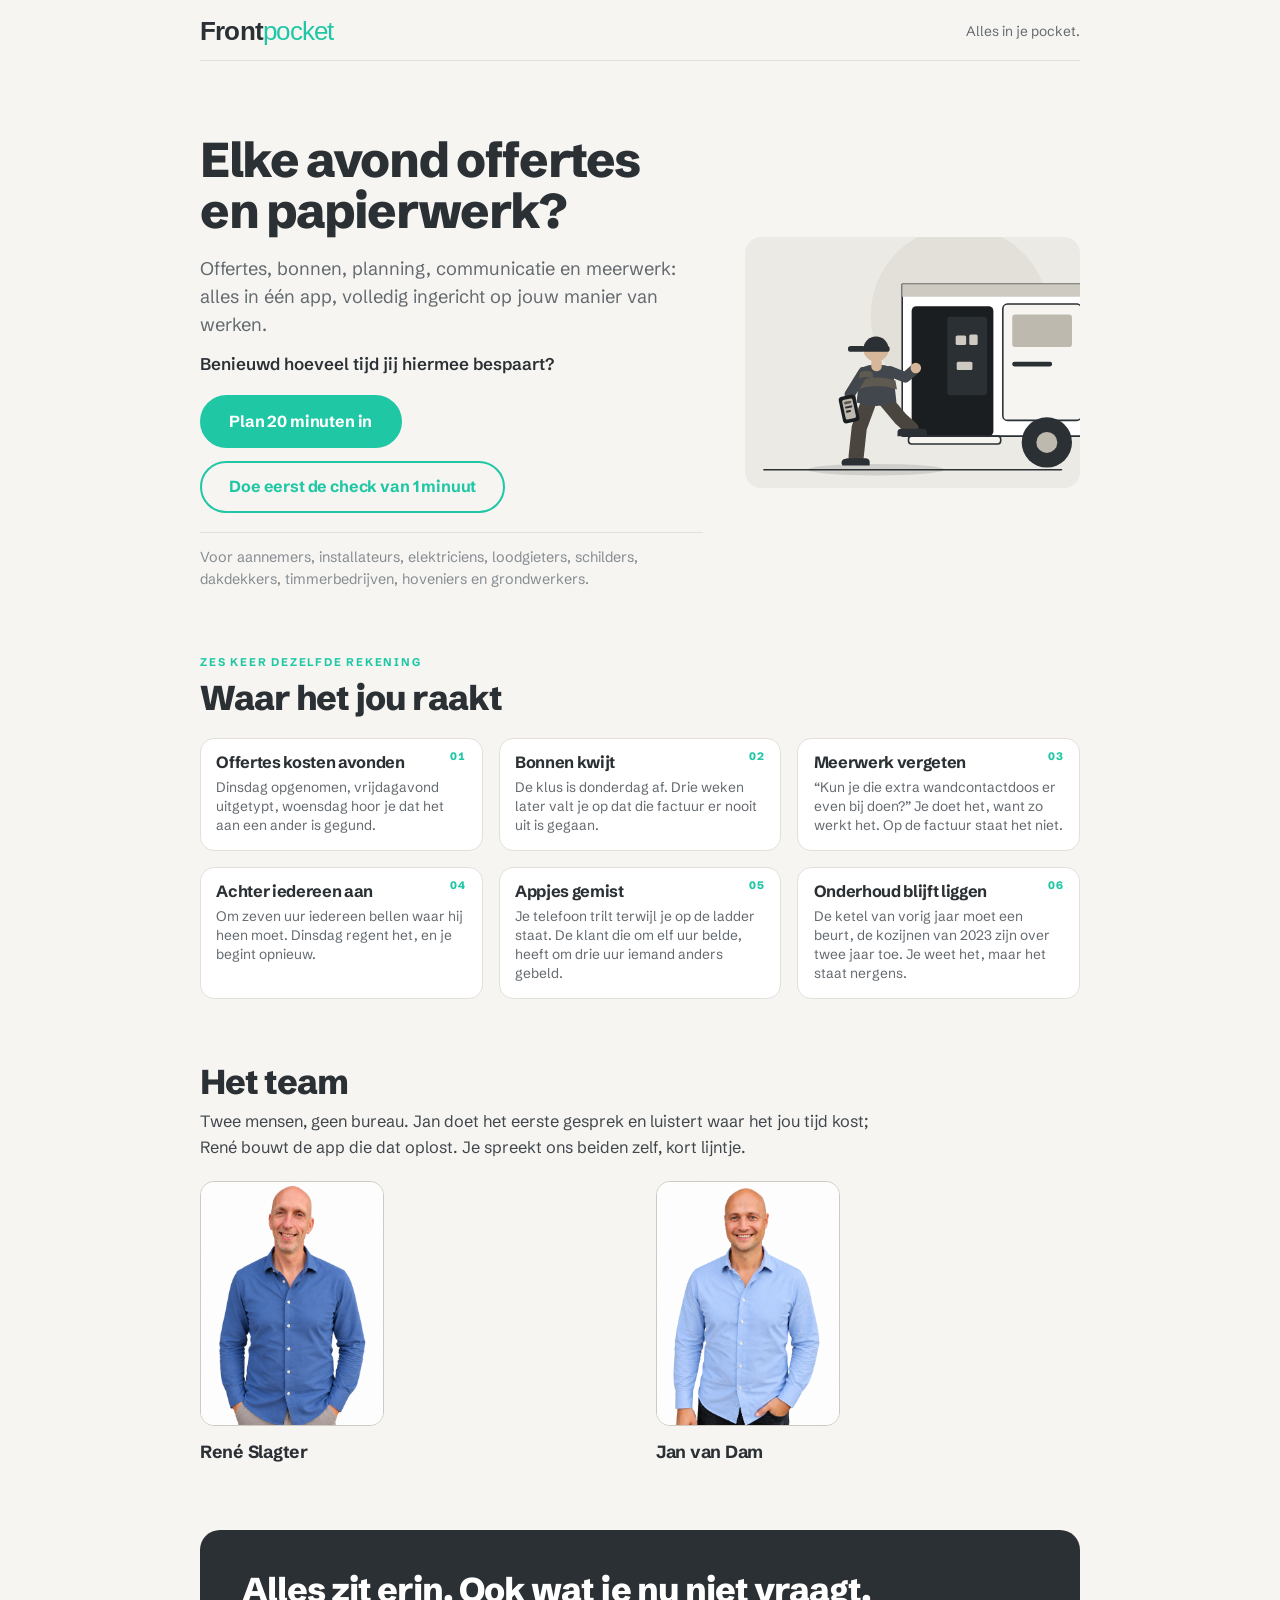
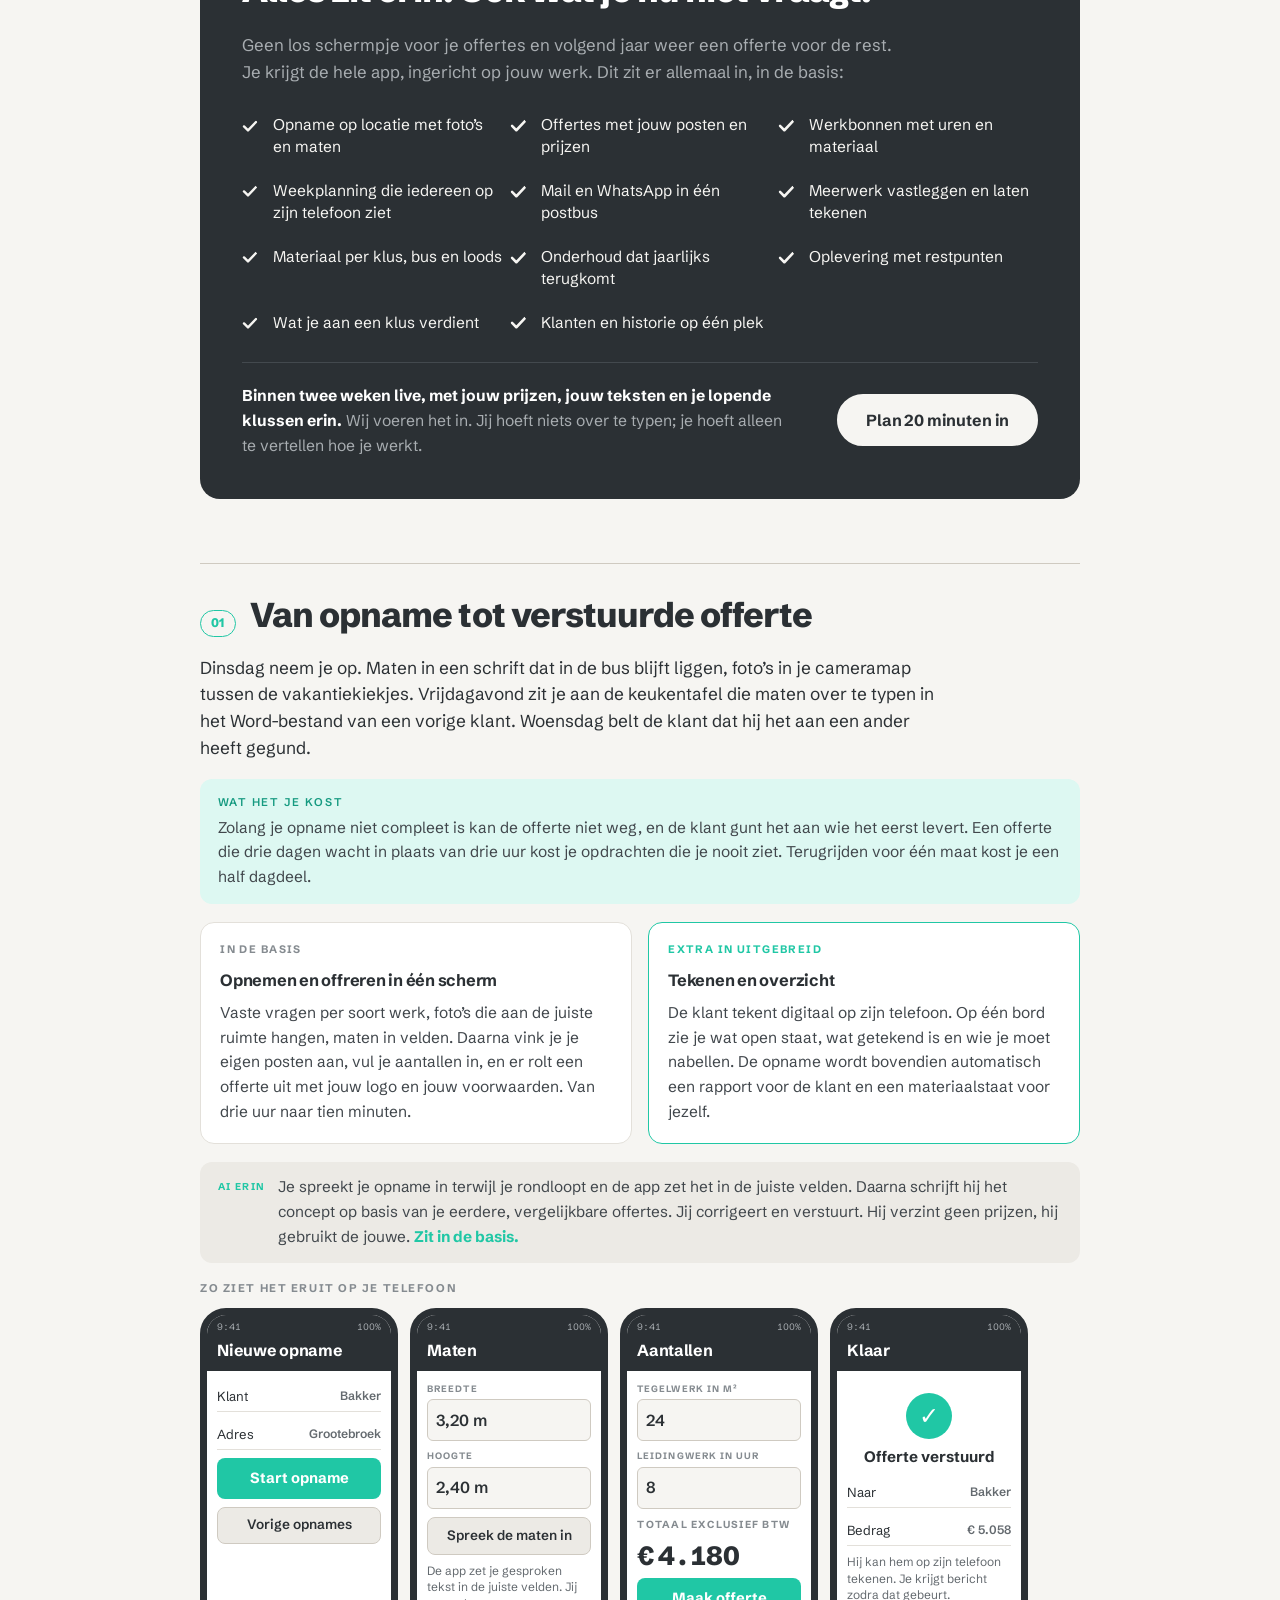
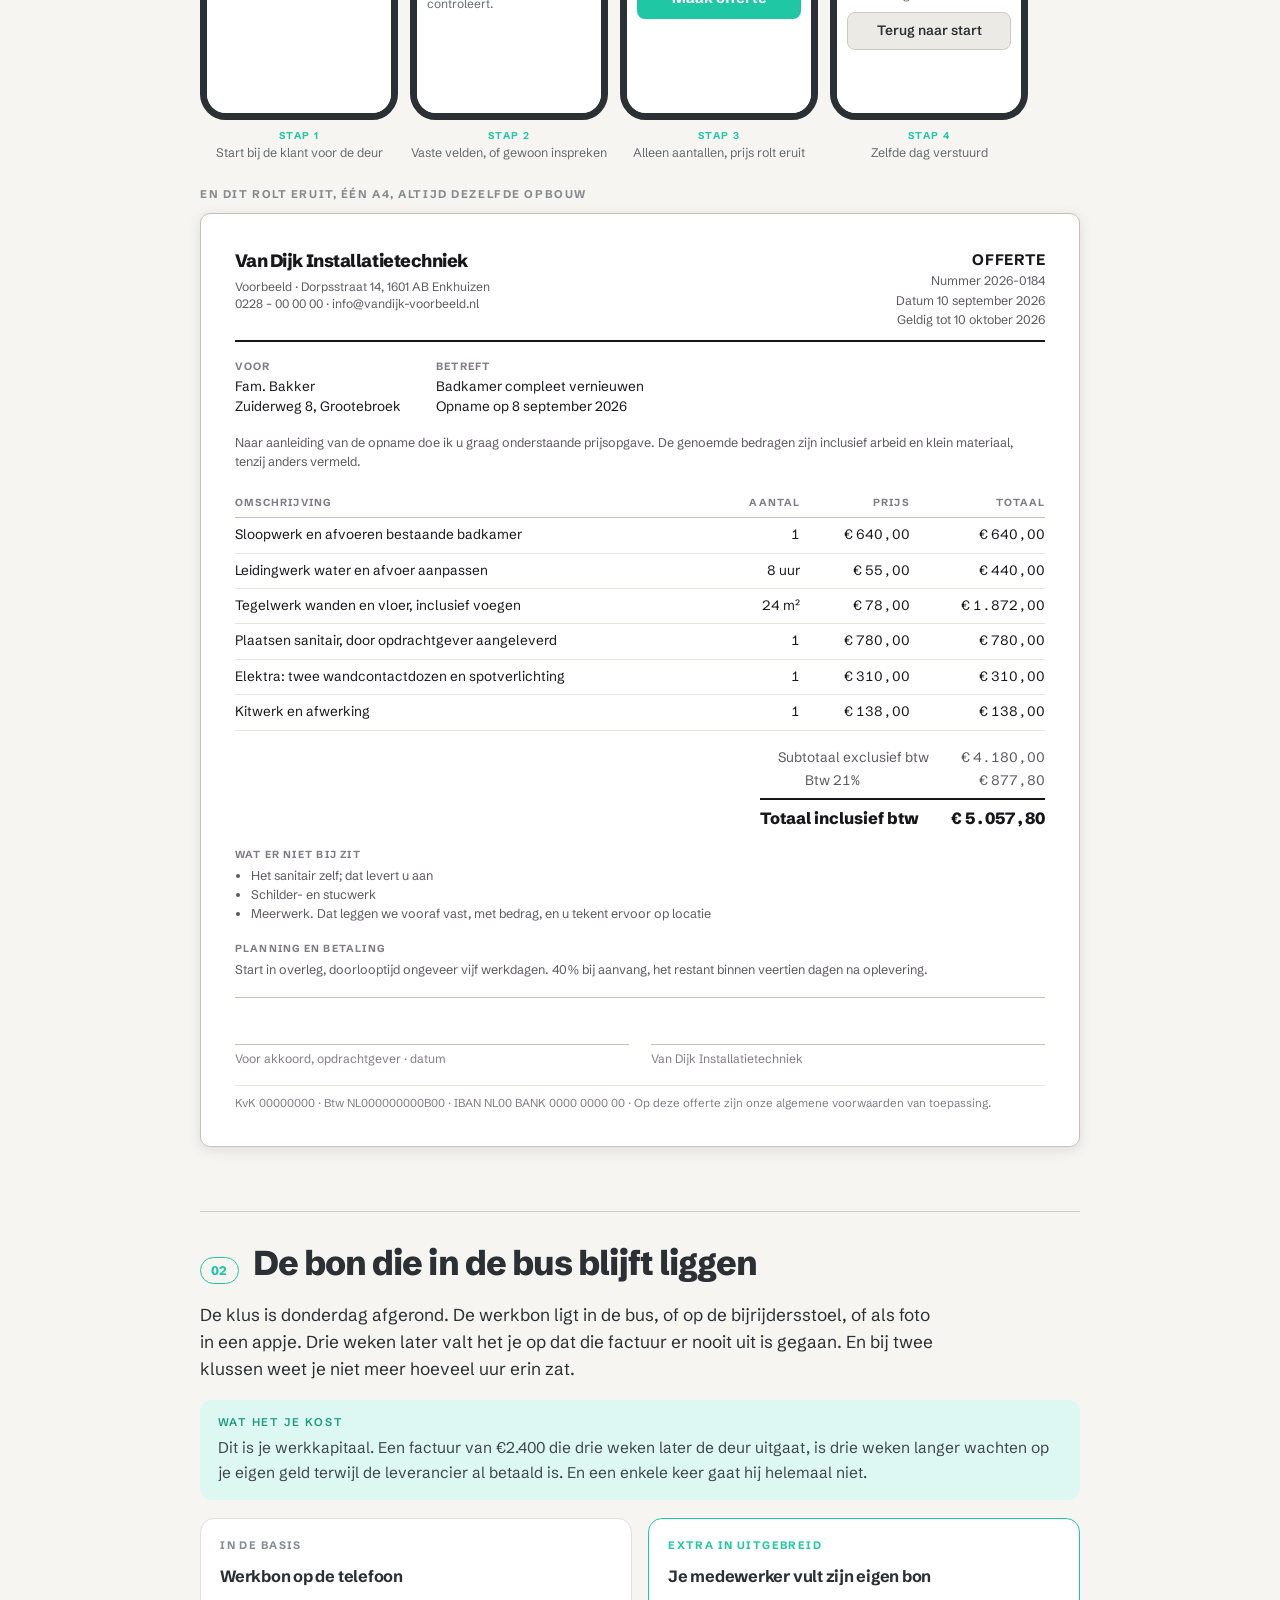
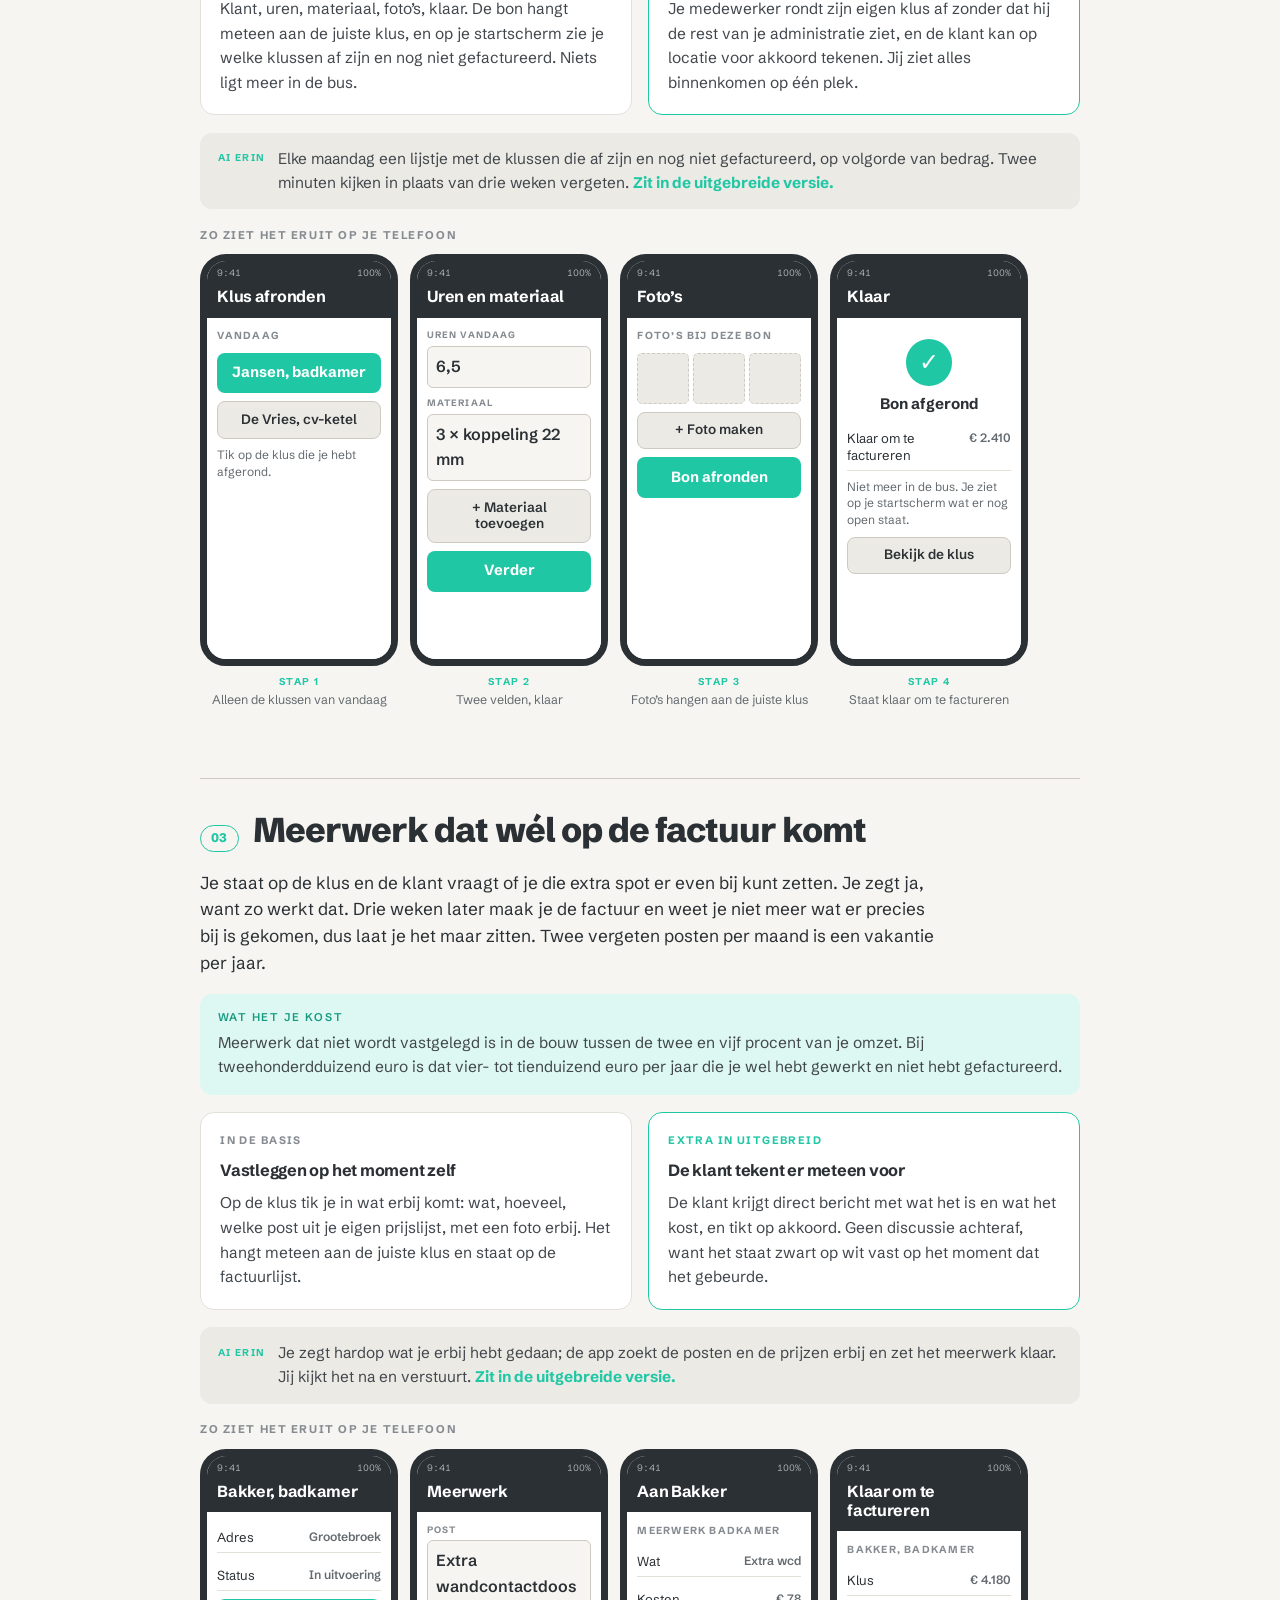
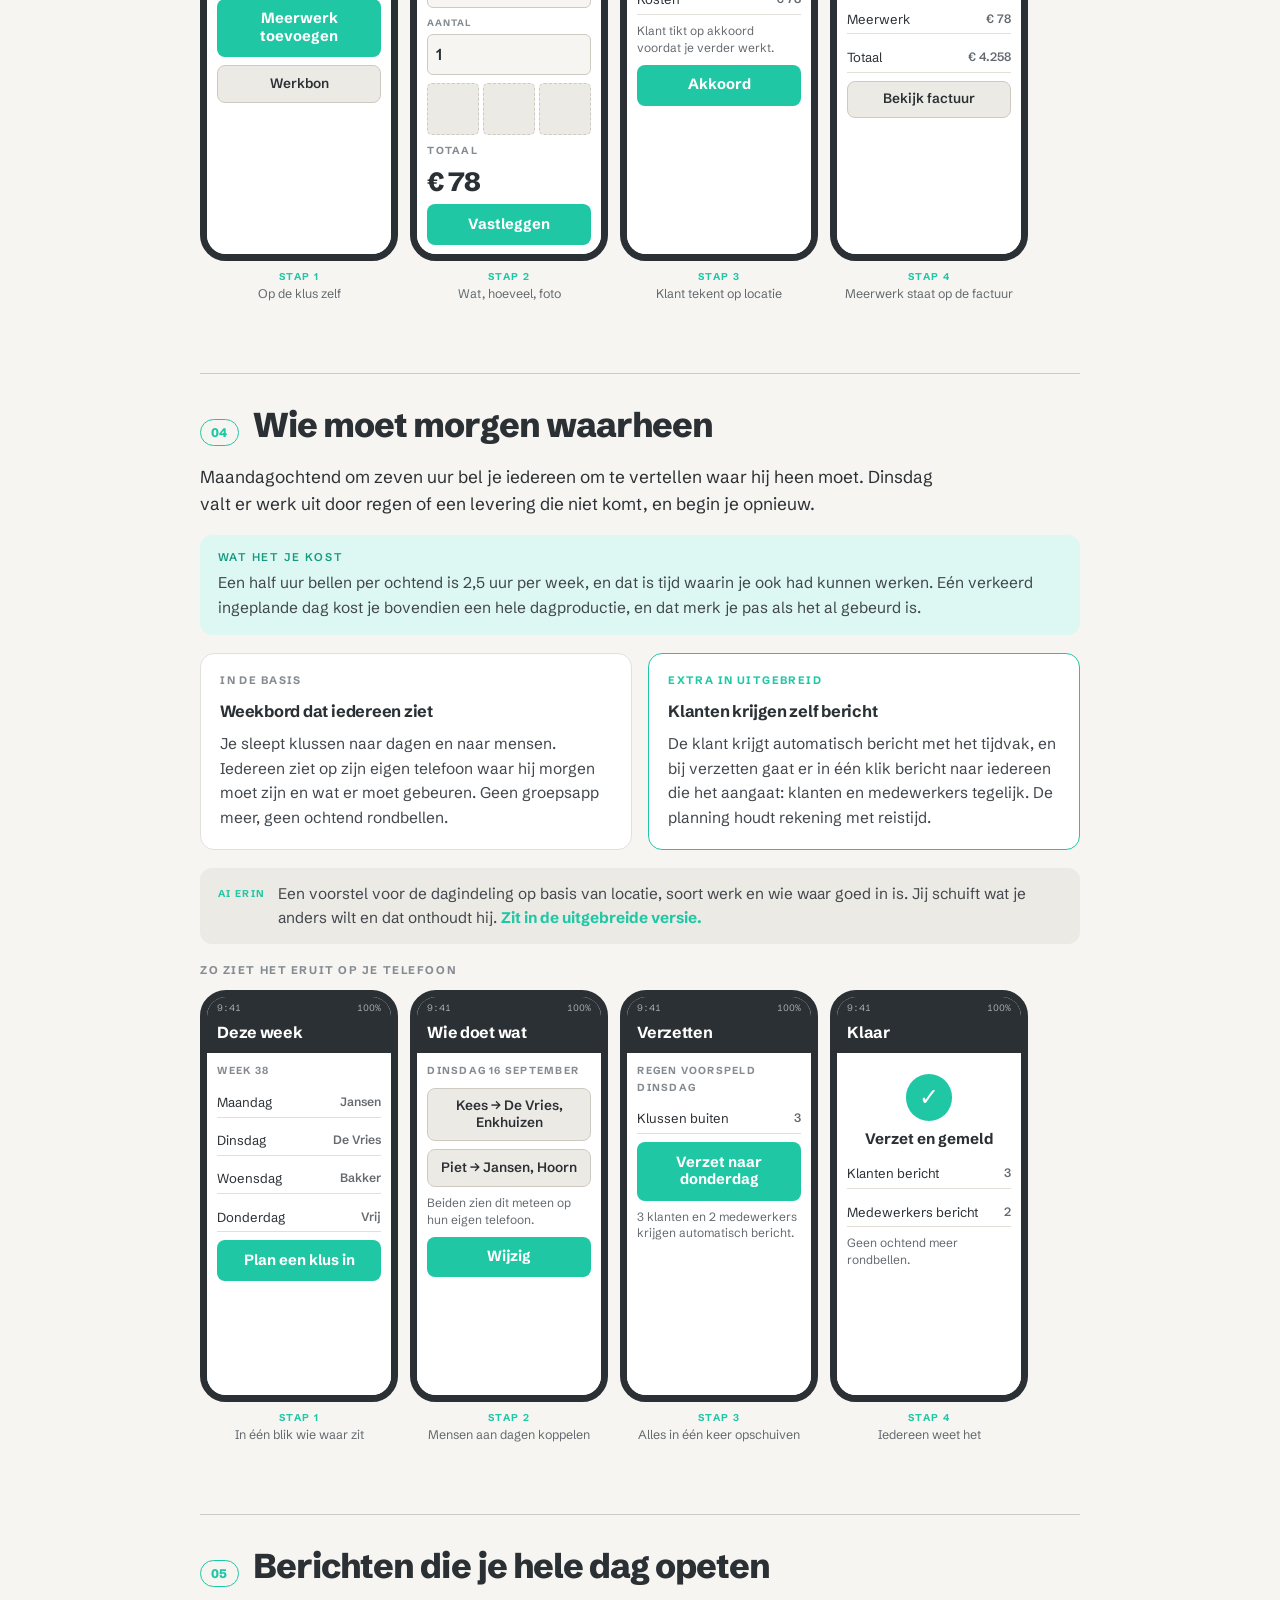
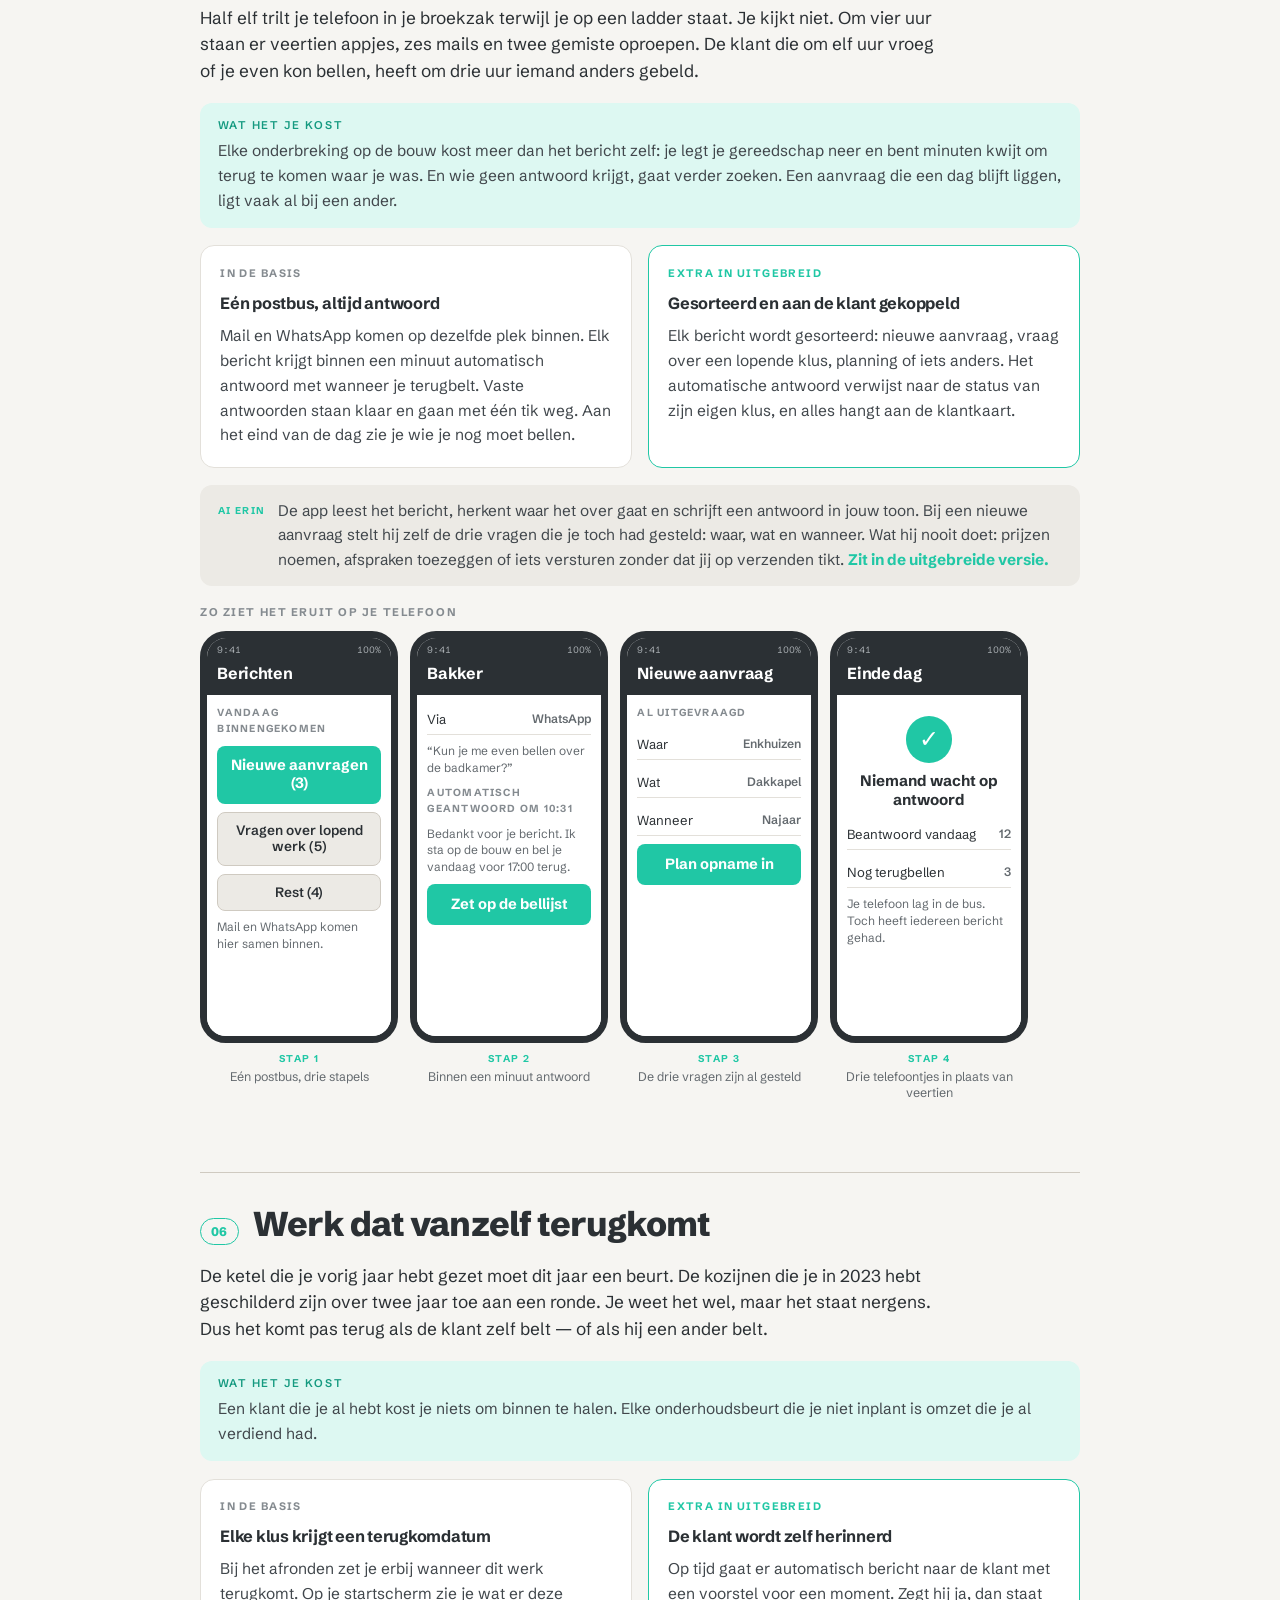
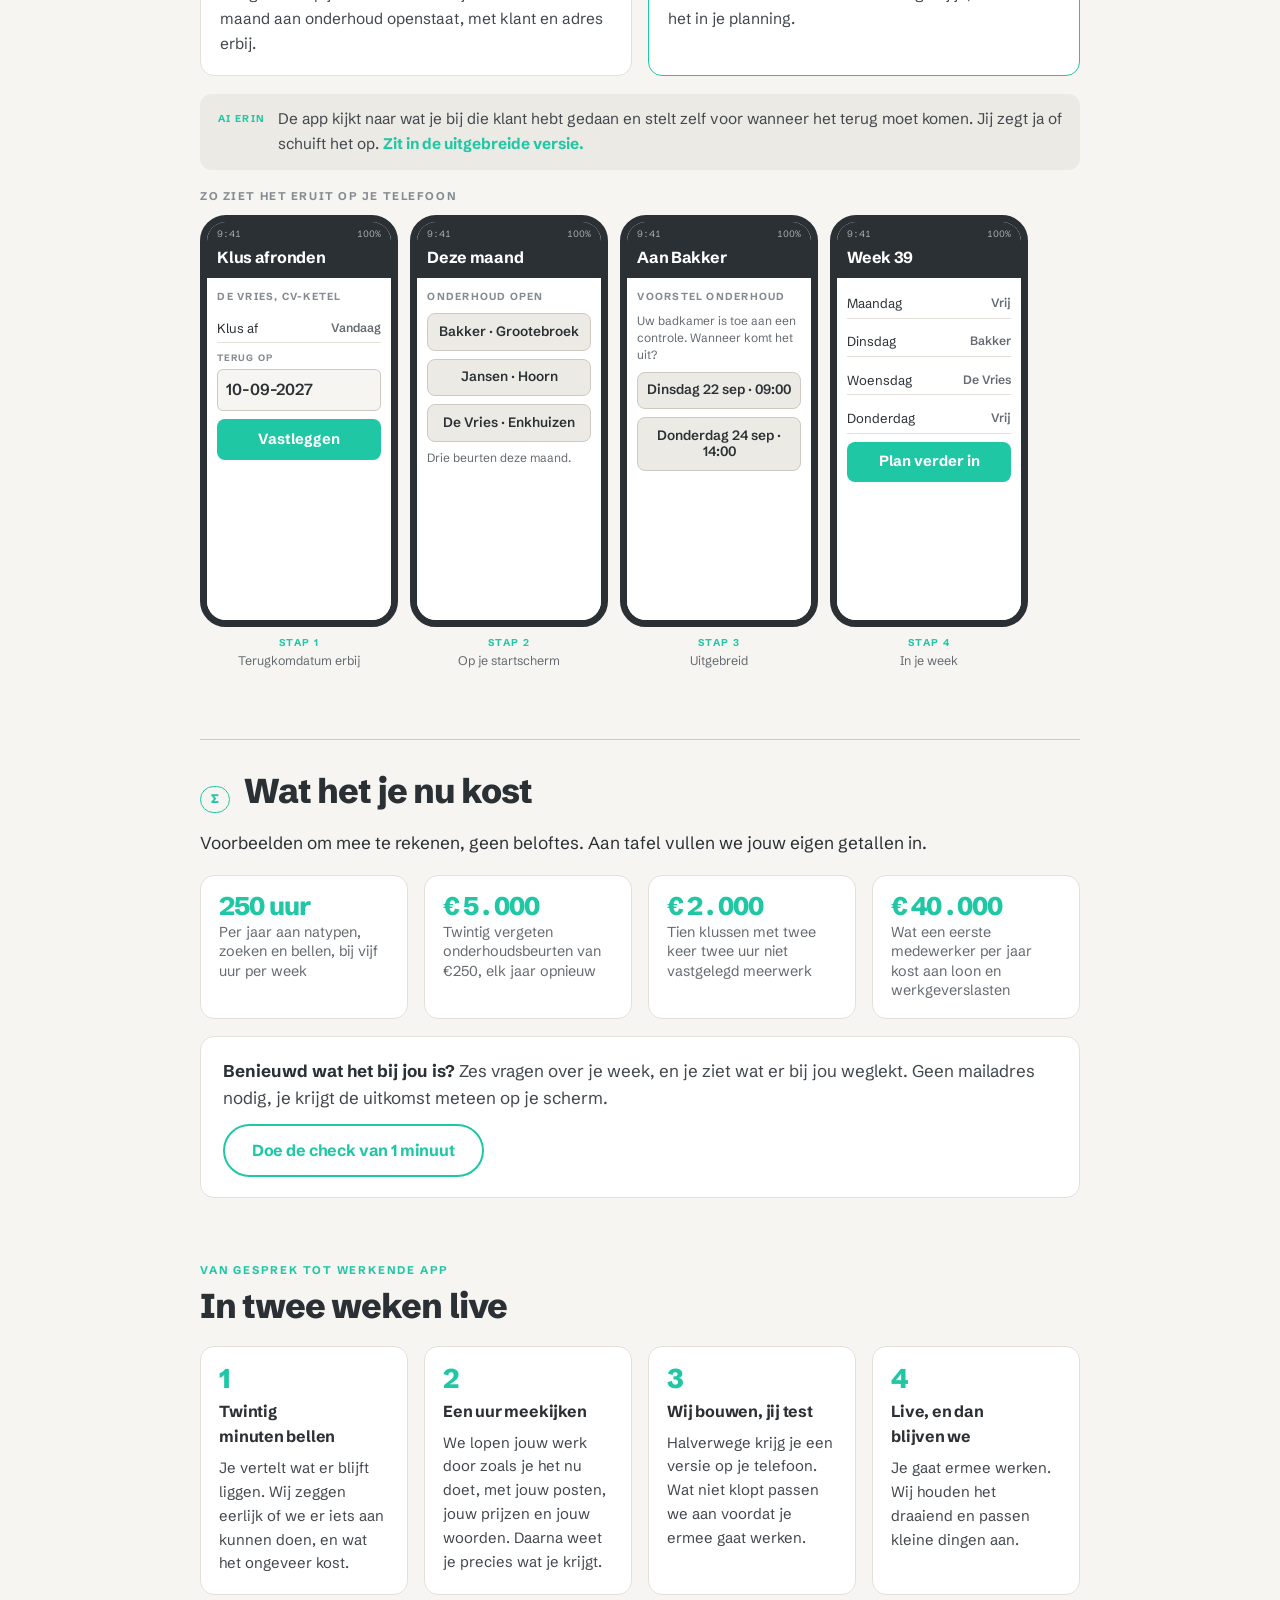
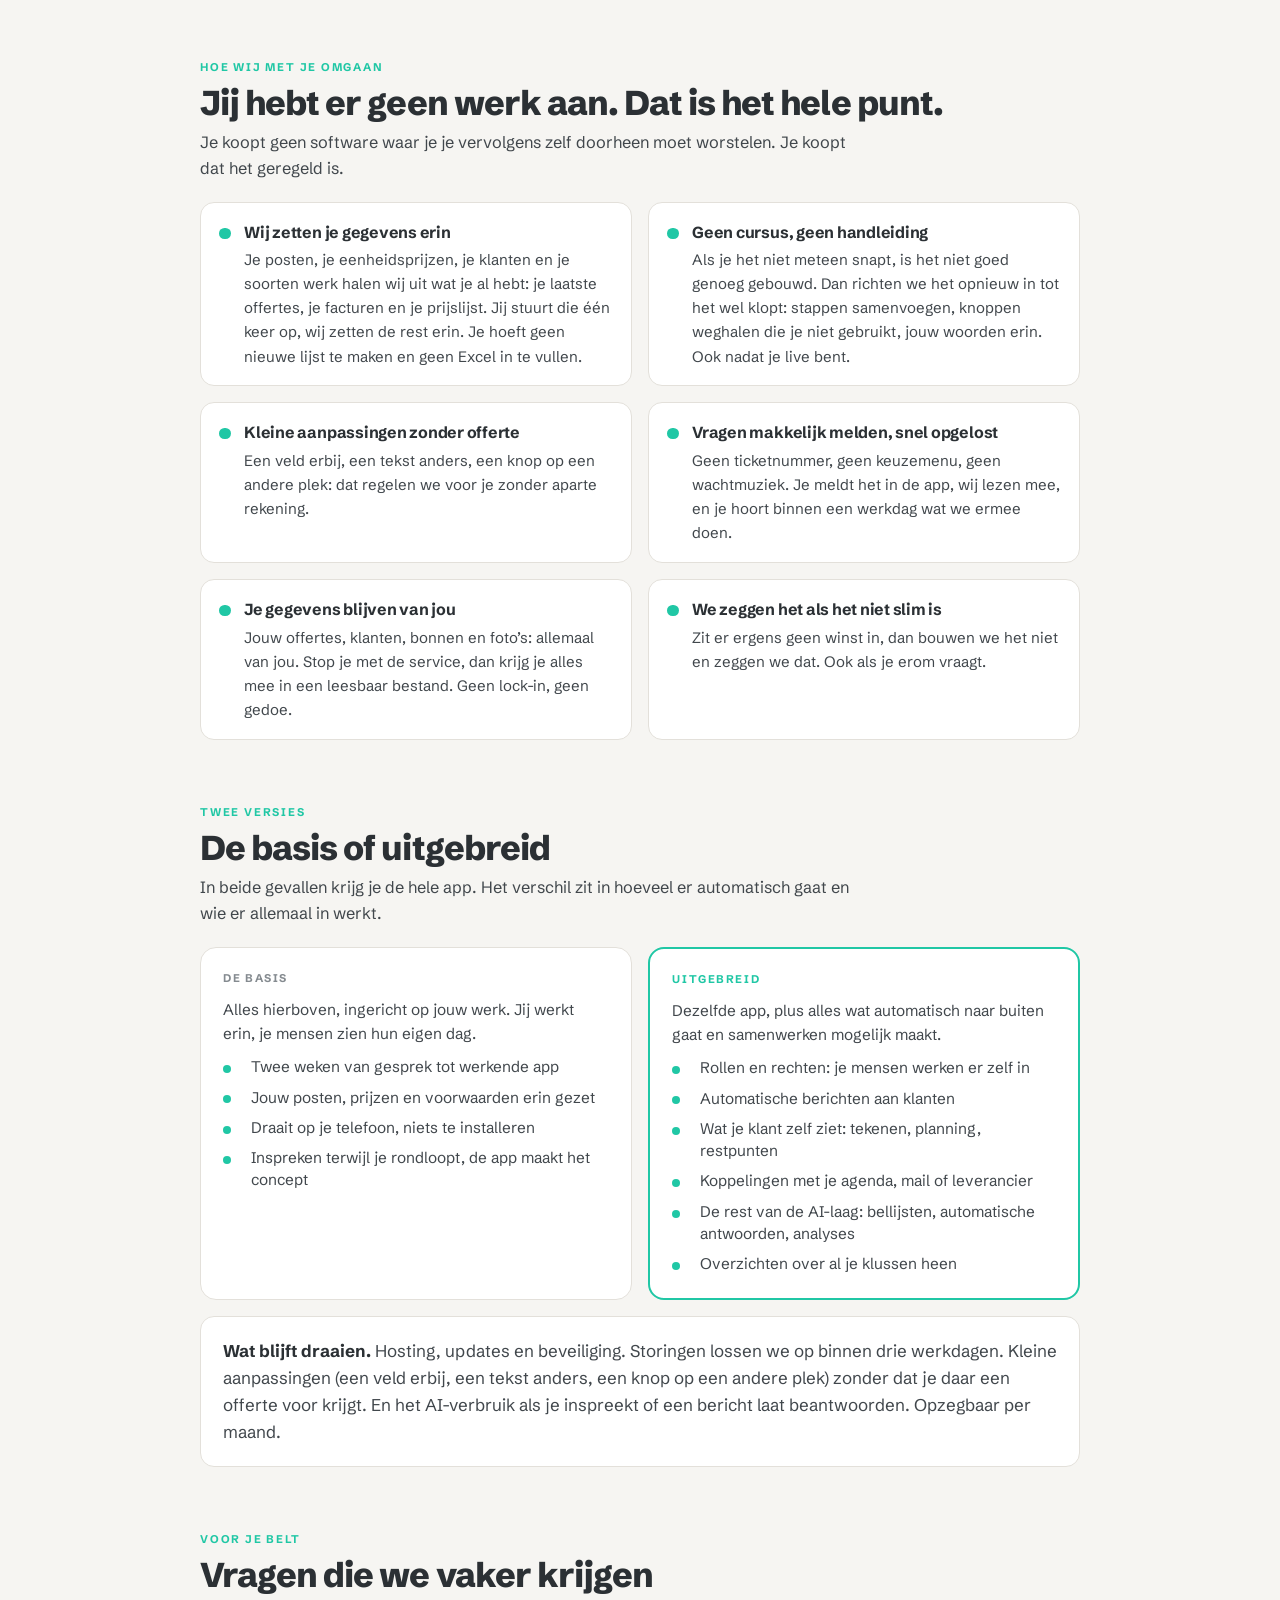
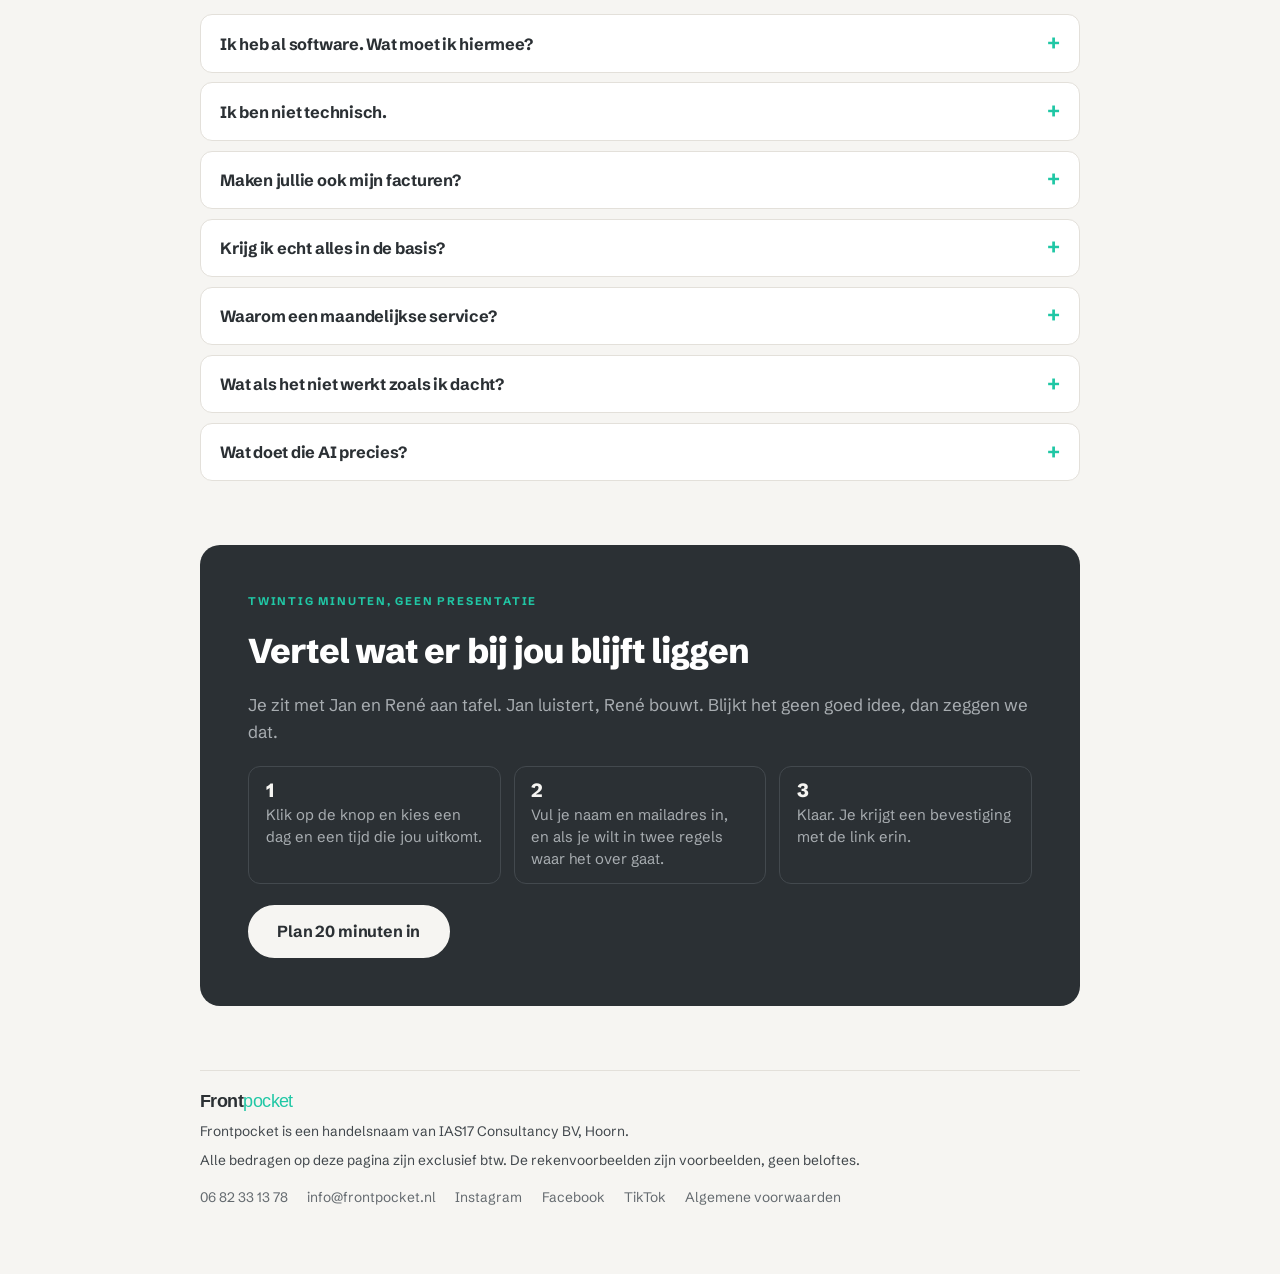
==== commit be6309a9: "navigatie: logo linkt naar home, pilotplekken-blok weg Co-Authored-By: Claude Opus 4.7 (1M context) " ====
--- a/index.html
+++ b/index.html
@@ -29,7 +29,7 @@
 <div class="page">
 
   <div class="merk">
-    <span class="wm"><b>Front</b>pocket</span>
+    <a class="wm" href="/"><b>Front</b>pocket</a>
     <span class="tag">Alles in je pocket.</span>
   </div>
 
@@ -427,13 +427,6 @@
     <div class="band" style="margin-top:1rem">
       <p><strong>Wat blijft draaien.</strong> Hosting, updates en beveiliging. Storingen lossen we op binnen drie werkdagen. Kleine aanpassingen (een veld erbij, een tekst anders, een knop op een andere plek) zonder dat je daar een offerte voor krijgt. En het AI-verbruik als je inspreekt of een bericht laat beantwoorden. Opzegbaar per maand.</p>
     </div>
-    <div class="boeken" style="margin-top:1rem">
-      <span class="eyebrow">Nog drie plekken</span>
-      <h2>Onze eerste drie klanten krijgen pilotkorting</h2>
-      <p>Wij zijn net begonnen en hebben nog geen namen om te laten zien. Voor je verhaal (je naam, een foto en een paar zinnen die we mogen gebruiken) doen we het eenmalige bedrag met flinke korting. Dat geldt voor allebei de versies. Daarna is de pilotkorting weg.</p>
-      <p>De korting zit op het eenmalige bedrag; de maandelijkse service geldt gewoon, dat is wat het draaiend houdt.</p>
-      <a class="knop opdonker" data-boek="pilot" href="#" target="_blank" rel="noopener">Vraag naar de pilotplekken</a>
-    </div>
   </div>
 
   <div>
--- a/assets/style.css
+++ b/assets/style.css
@@ -79,7 +79,7 @@
    De rest van de site blijft Schibsted Grotesk. Op donker vlak
    (footer, boekingsblok) worden beide helften --on-donker; het
    verschil tussen Front en pocket zit dan alleen in het gewicht. */
-.wm{font-family:Arimo,"Helvetica Neue",Helvetica,Arial,sans-serif;font-weight:400;letter-spacing:-.03em;line-height:1;color:var(--accent);white-space:nowrap}
+.wm{font-family:Arimo,"Helvetica Neue",Helvetica,Arial,sans-serif;font-weight:400;letter-spacing:-.03em;line-height:1;color:var(--accent);white-space:nowrap;text-decoration:none}
 .wm b{font-weight:700;color:var(--ink)}
 .merk{display:flex;justify-content:space-between;align-items:center;gap:1rem;flex-wrap:wrap;
   padding:1.15rem 0 .95rem;border-bottom:1px solid var(--hairline)}
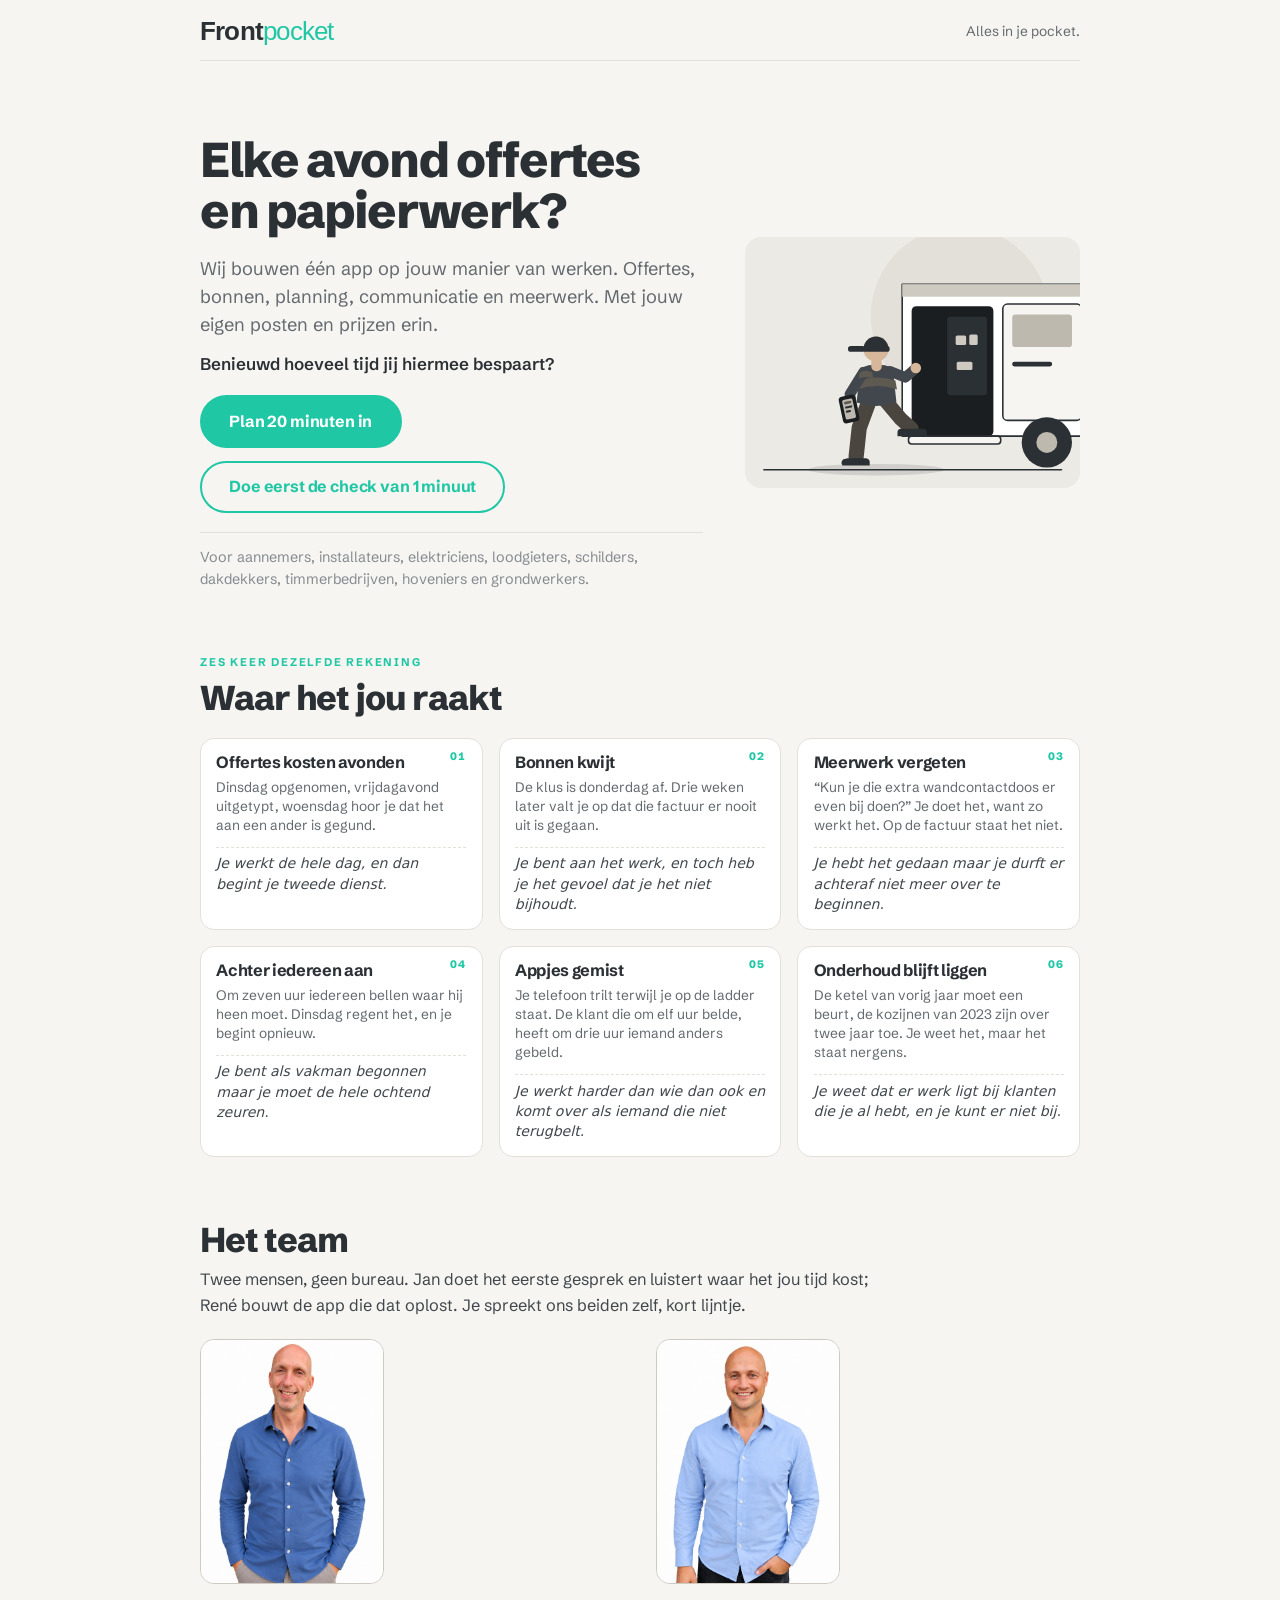
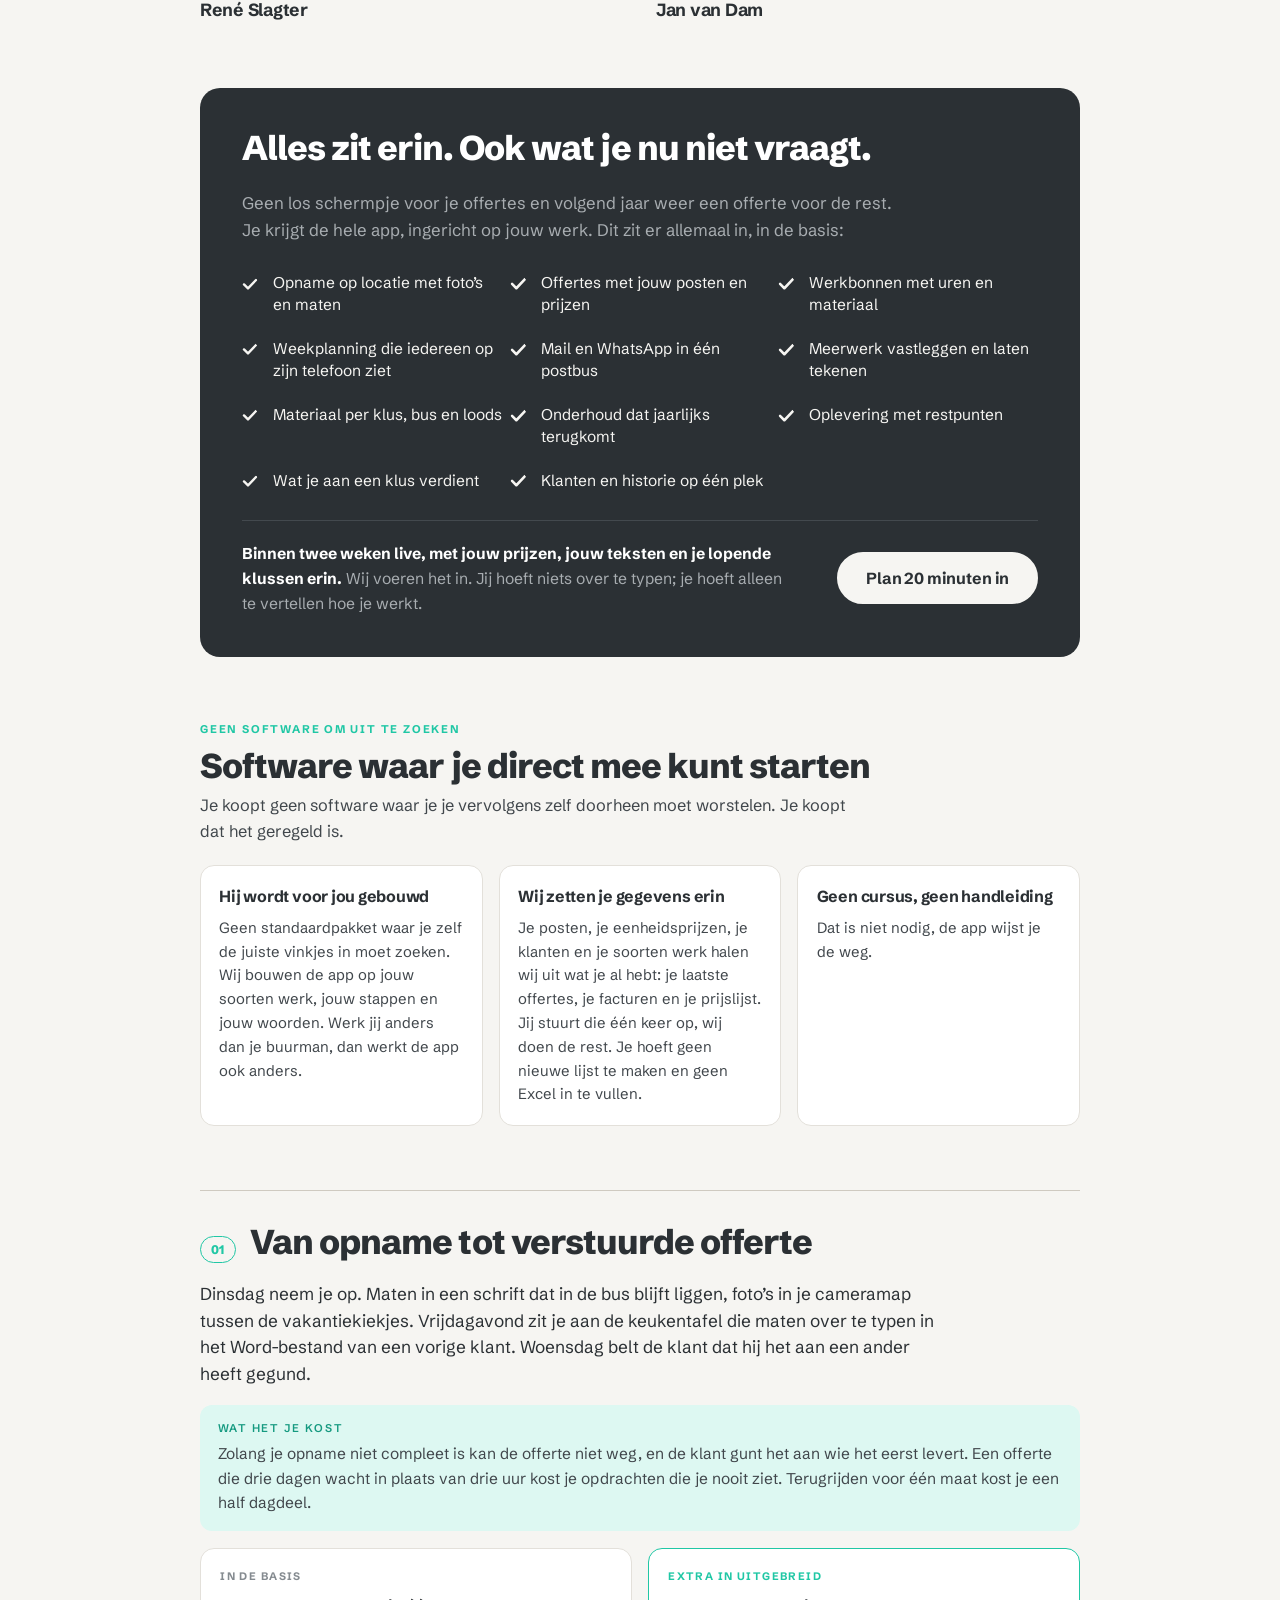
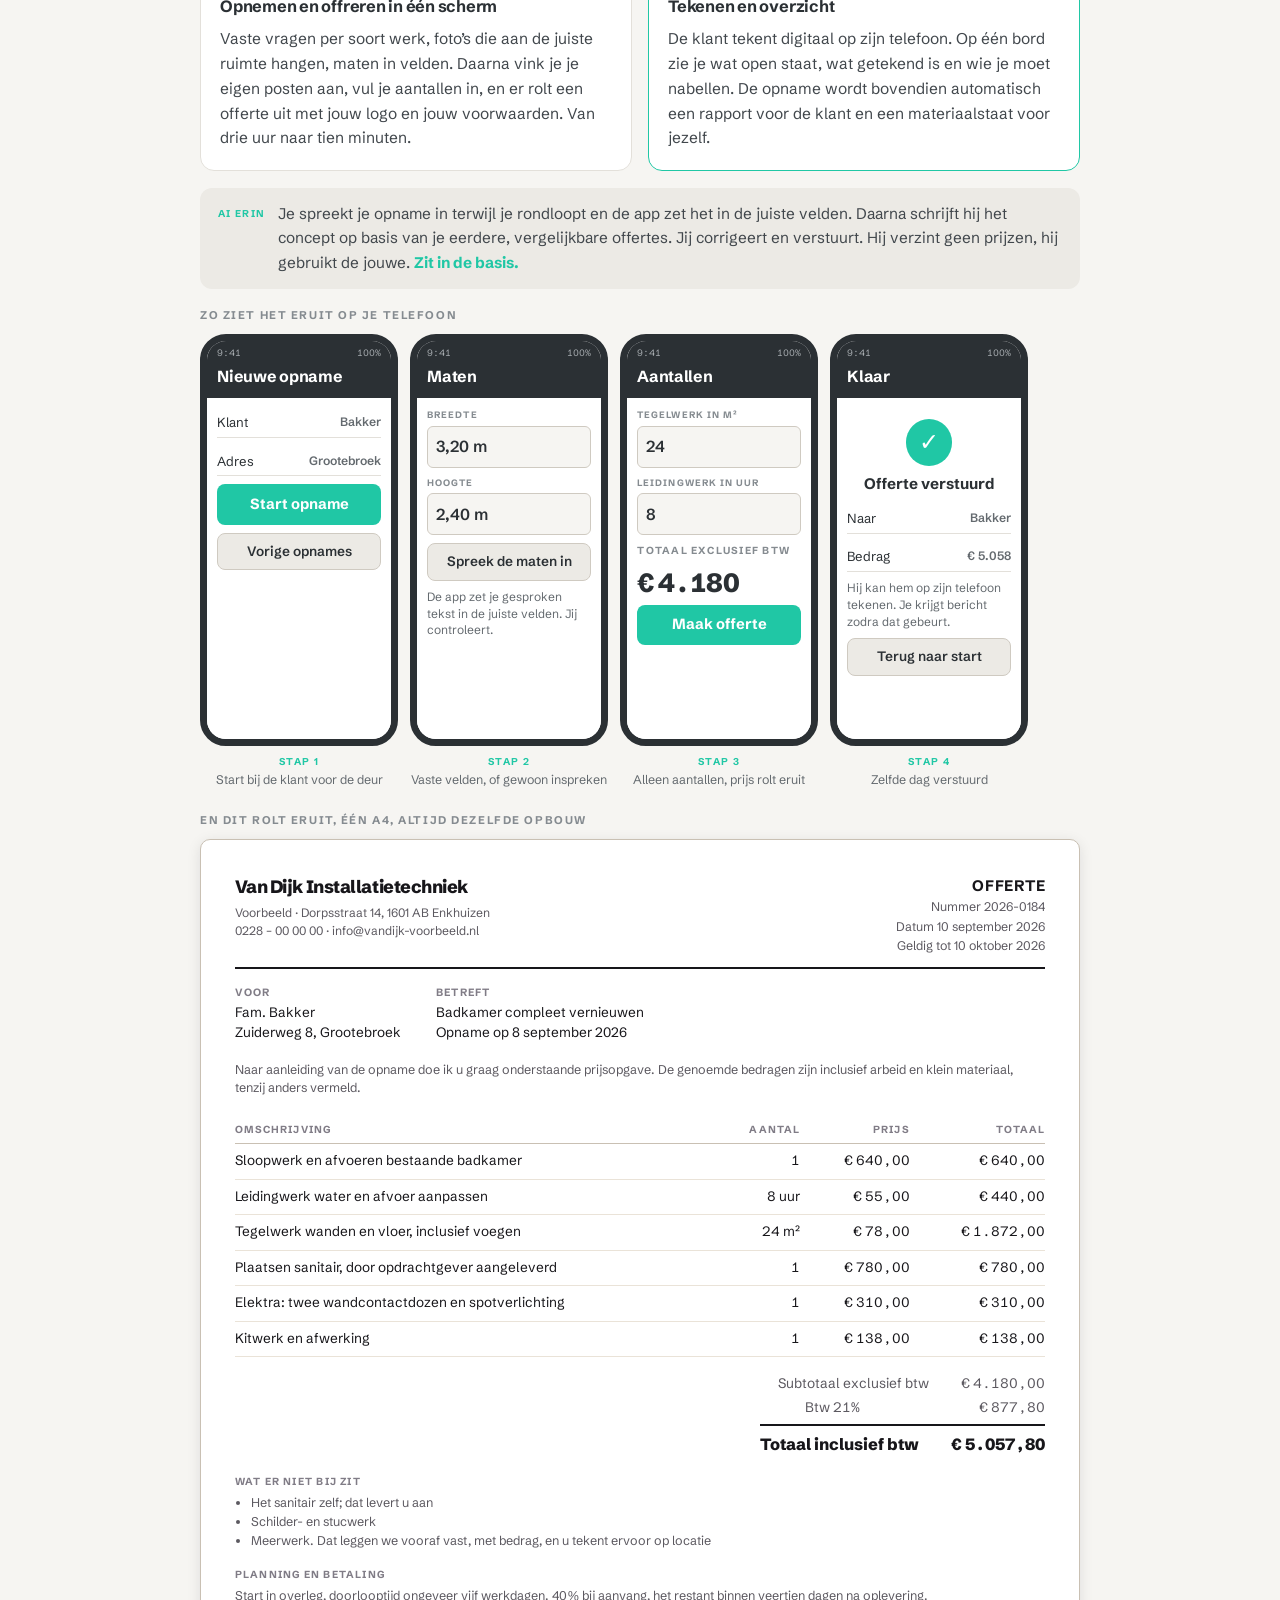
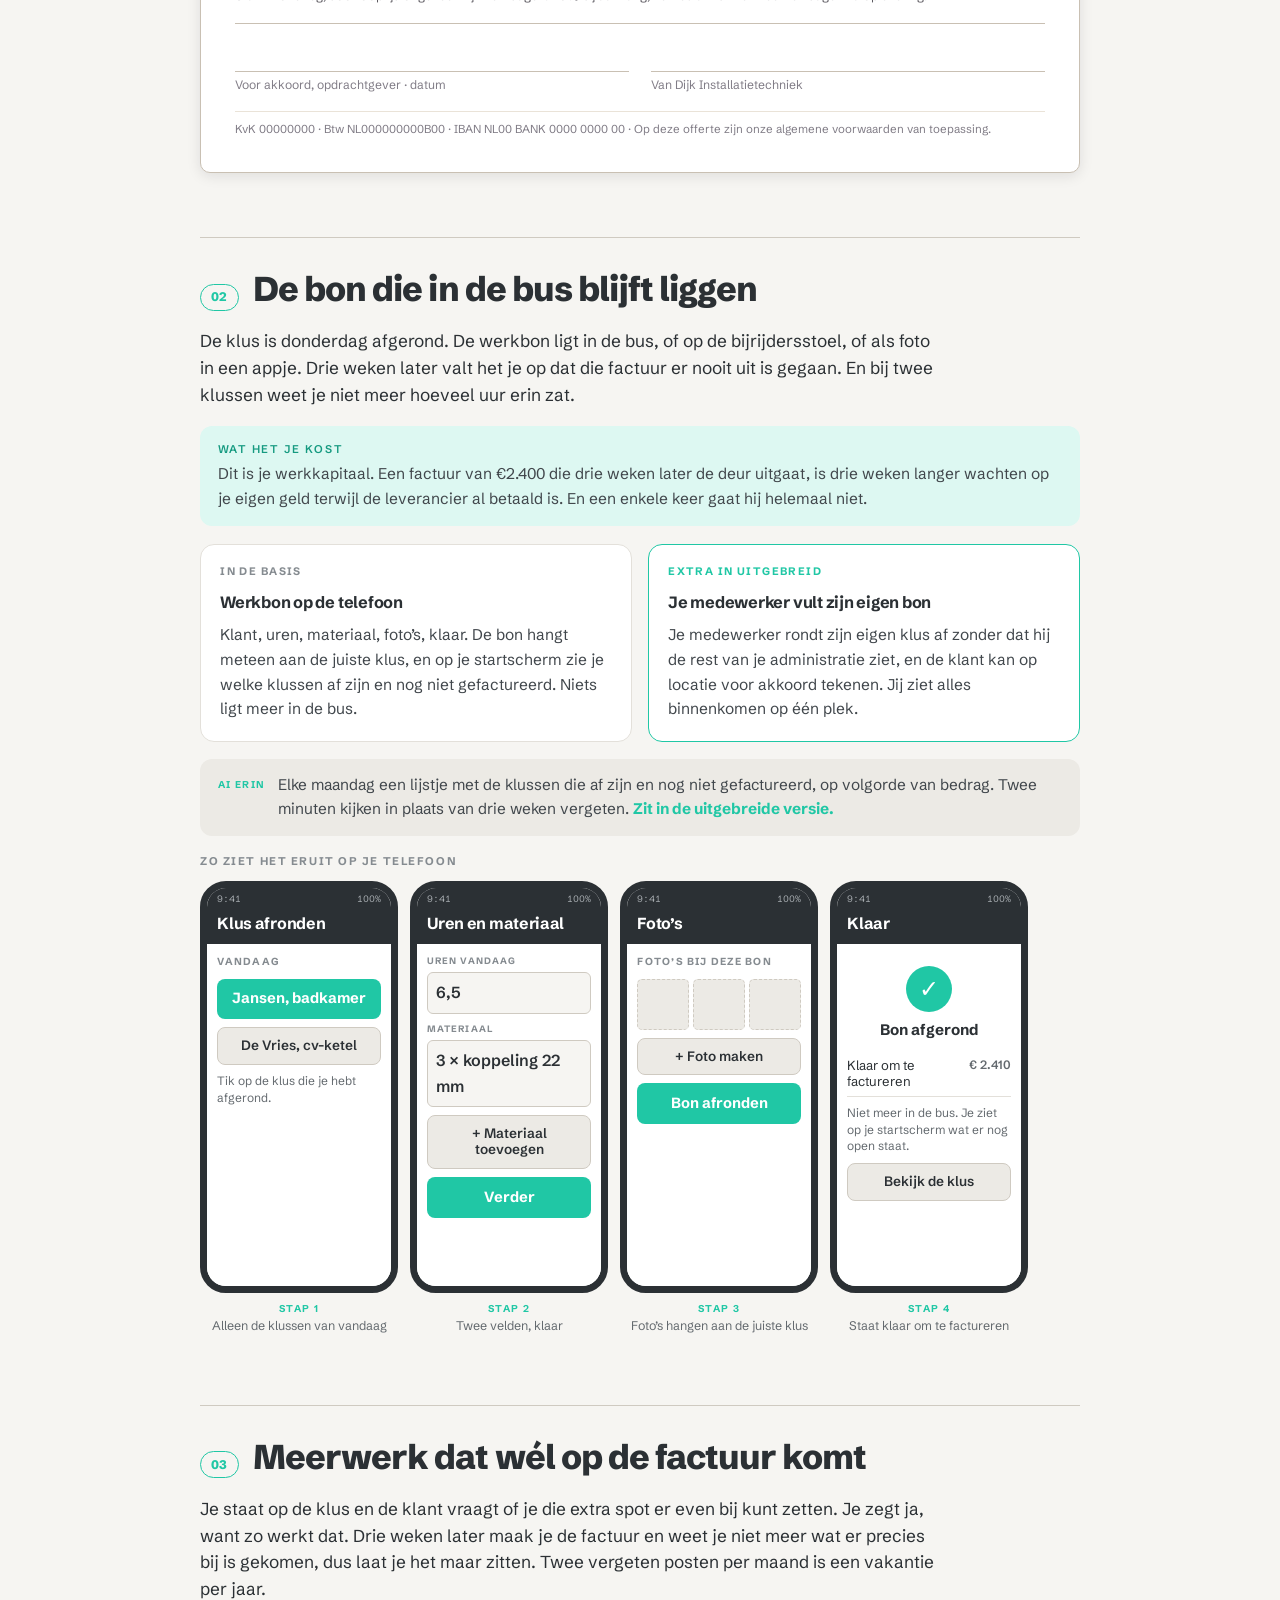
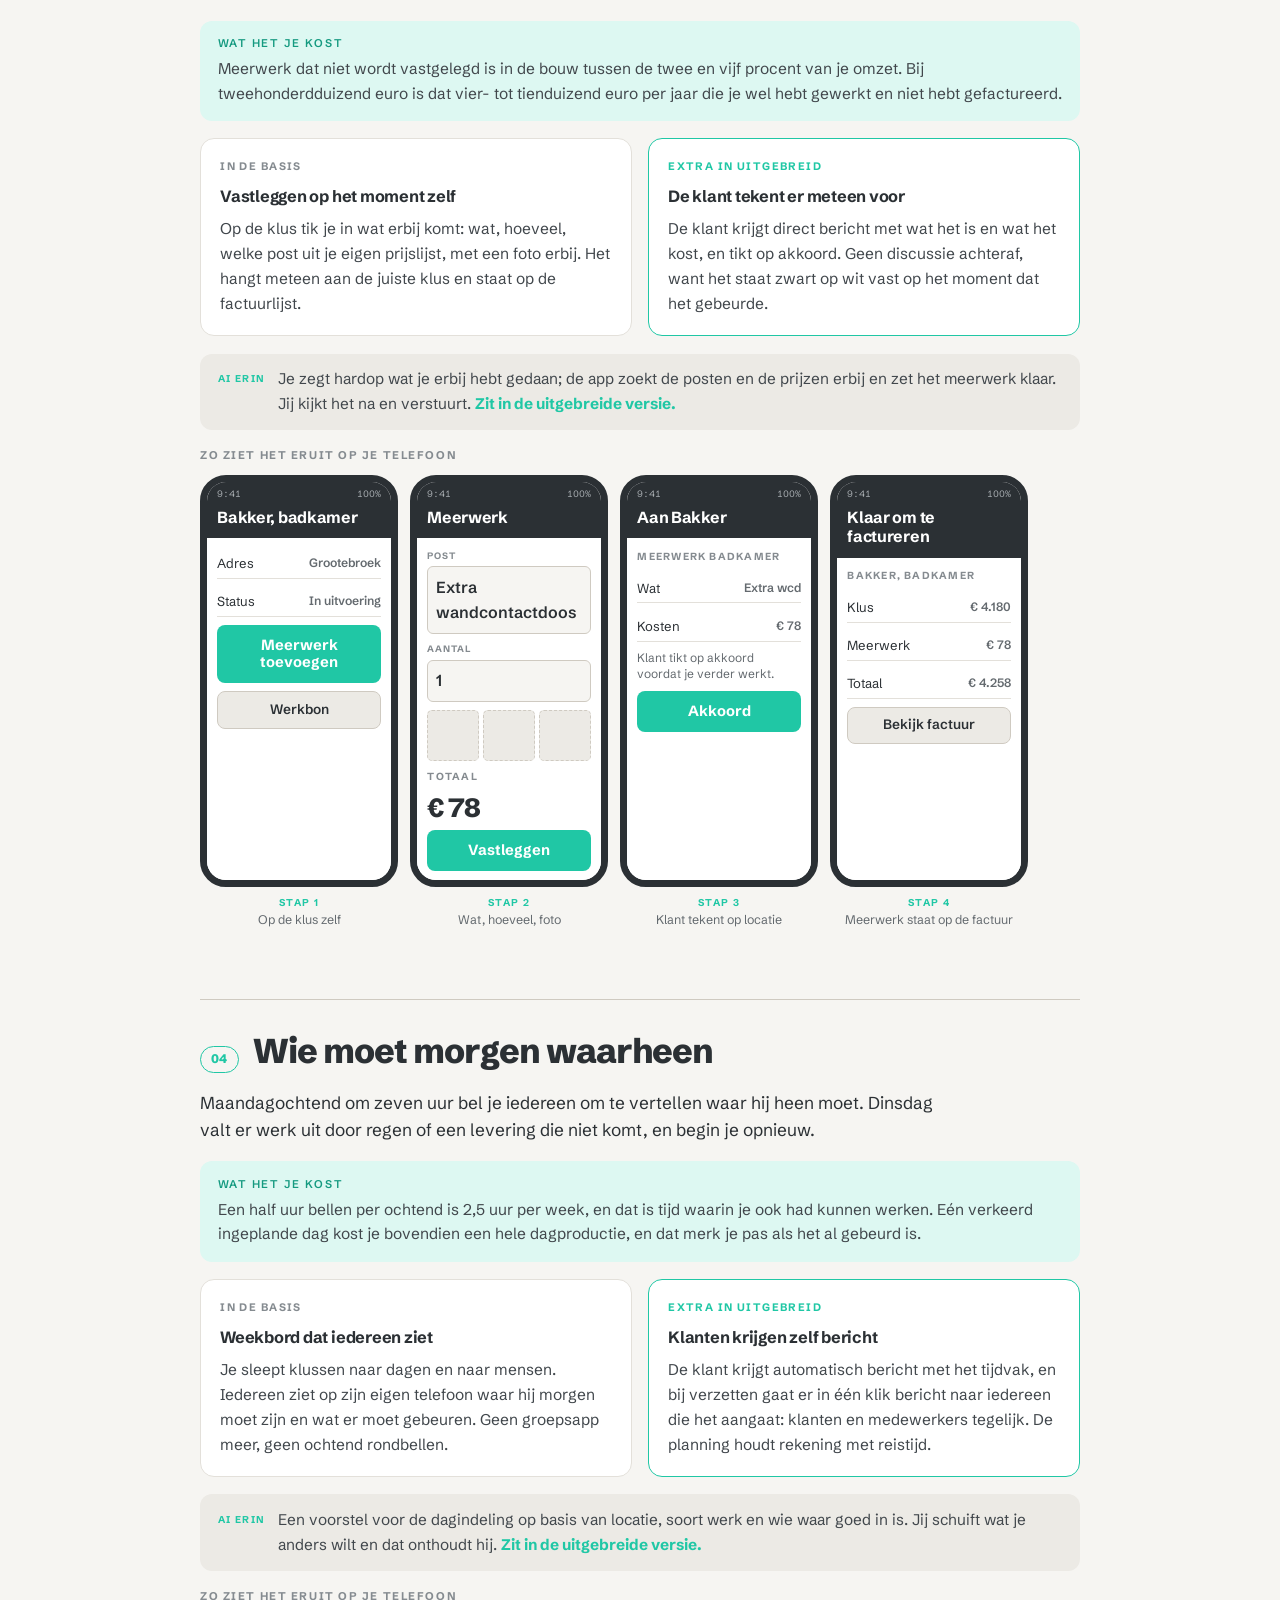
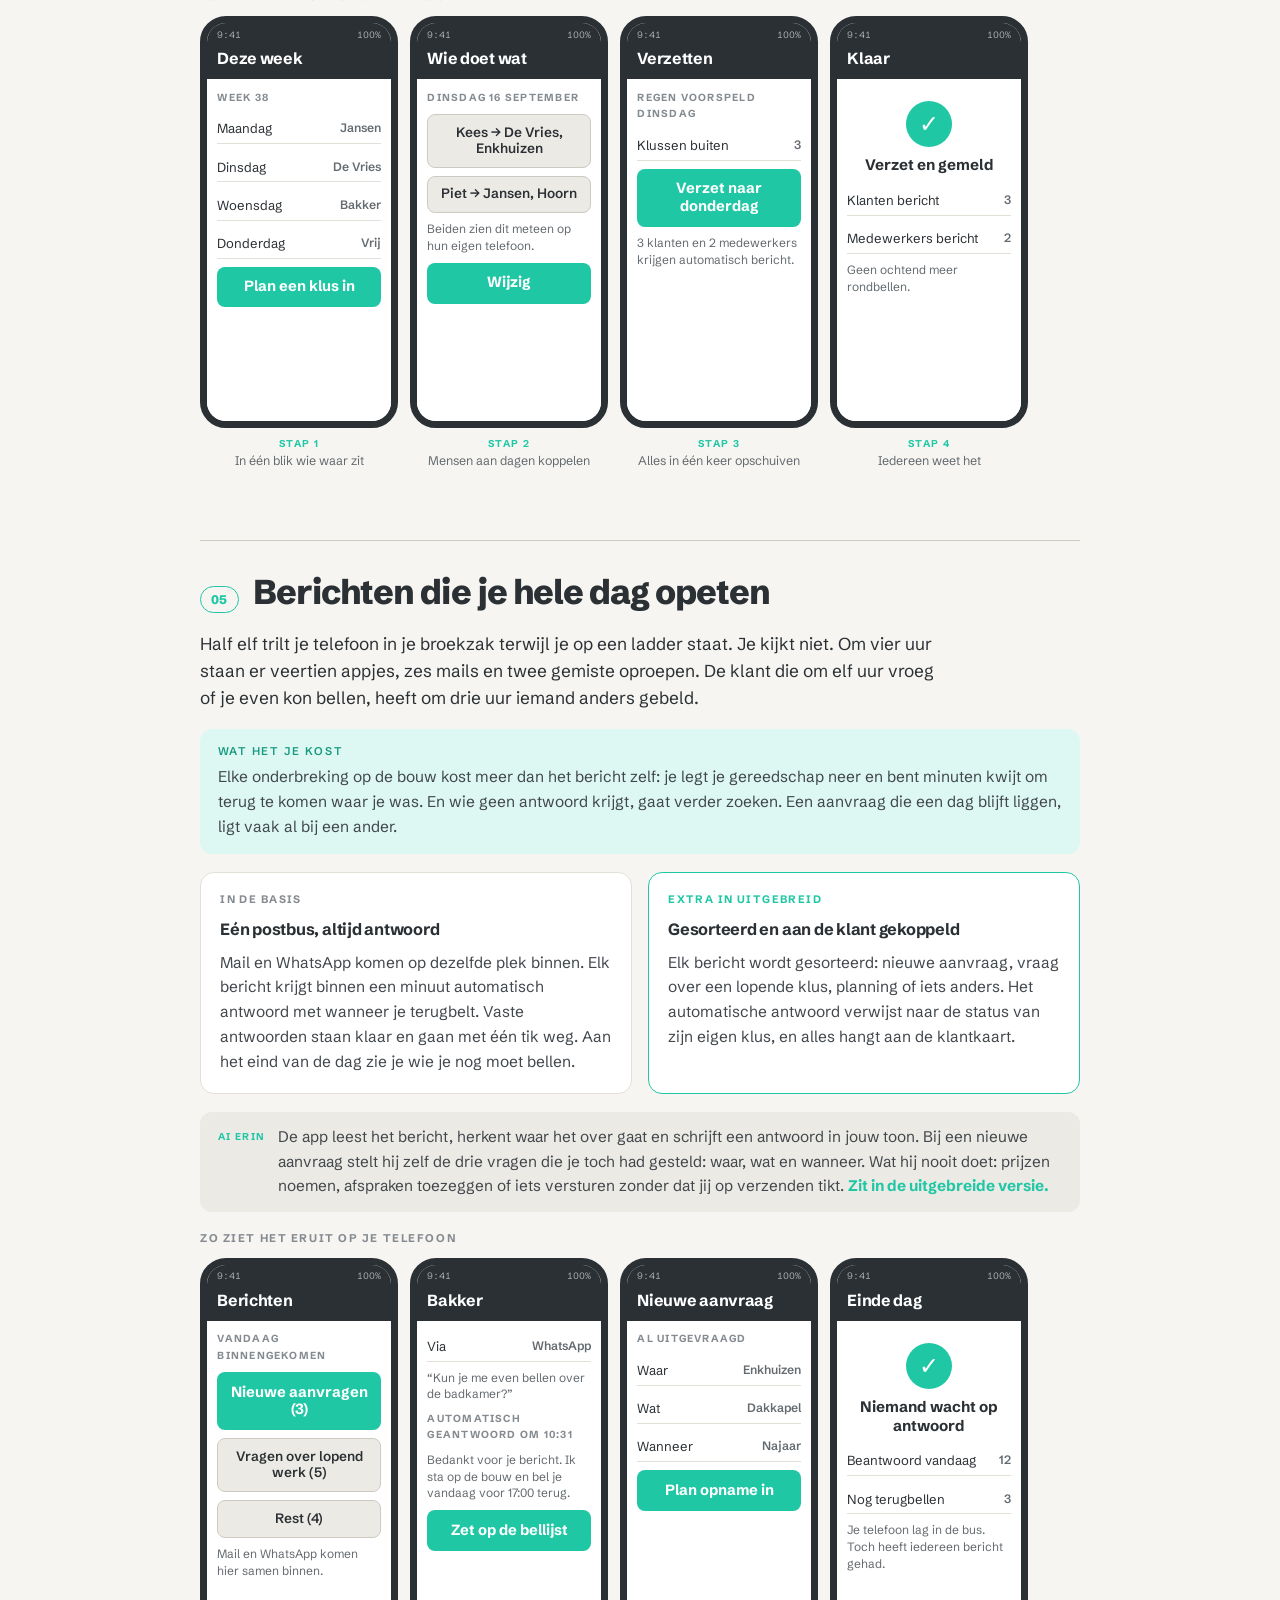
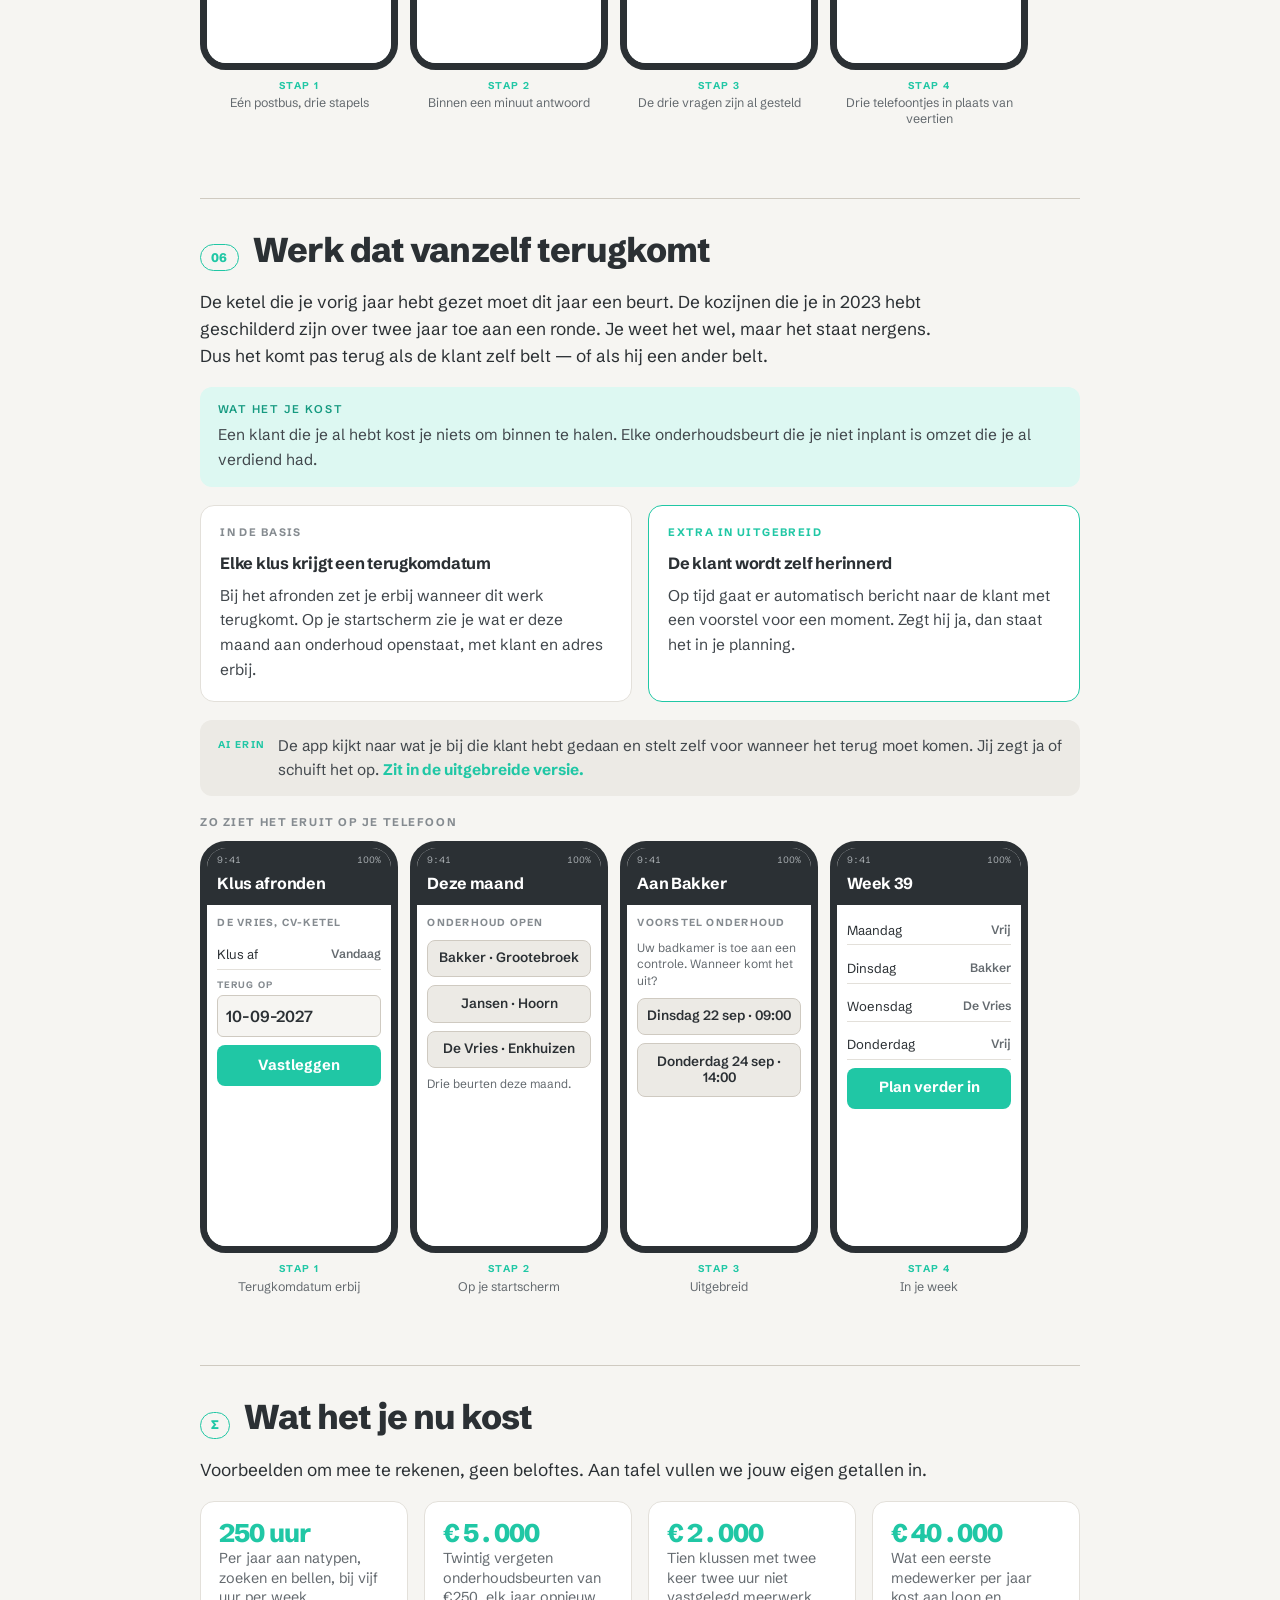
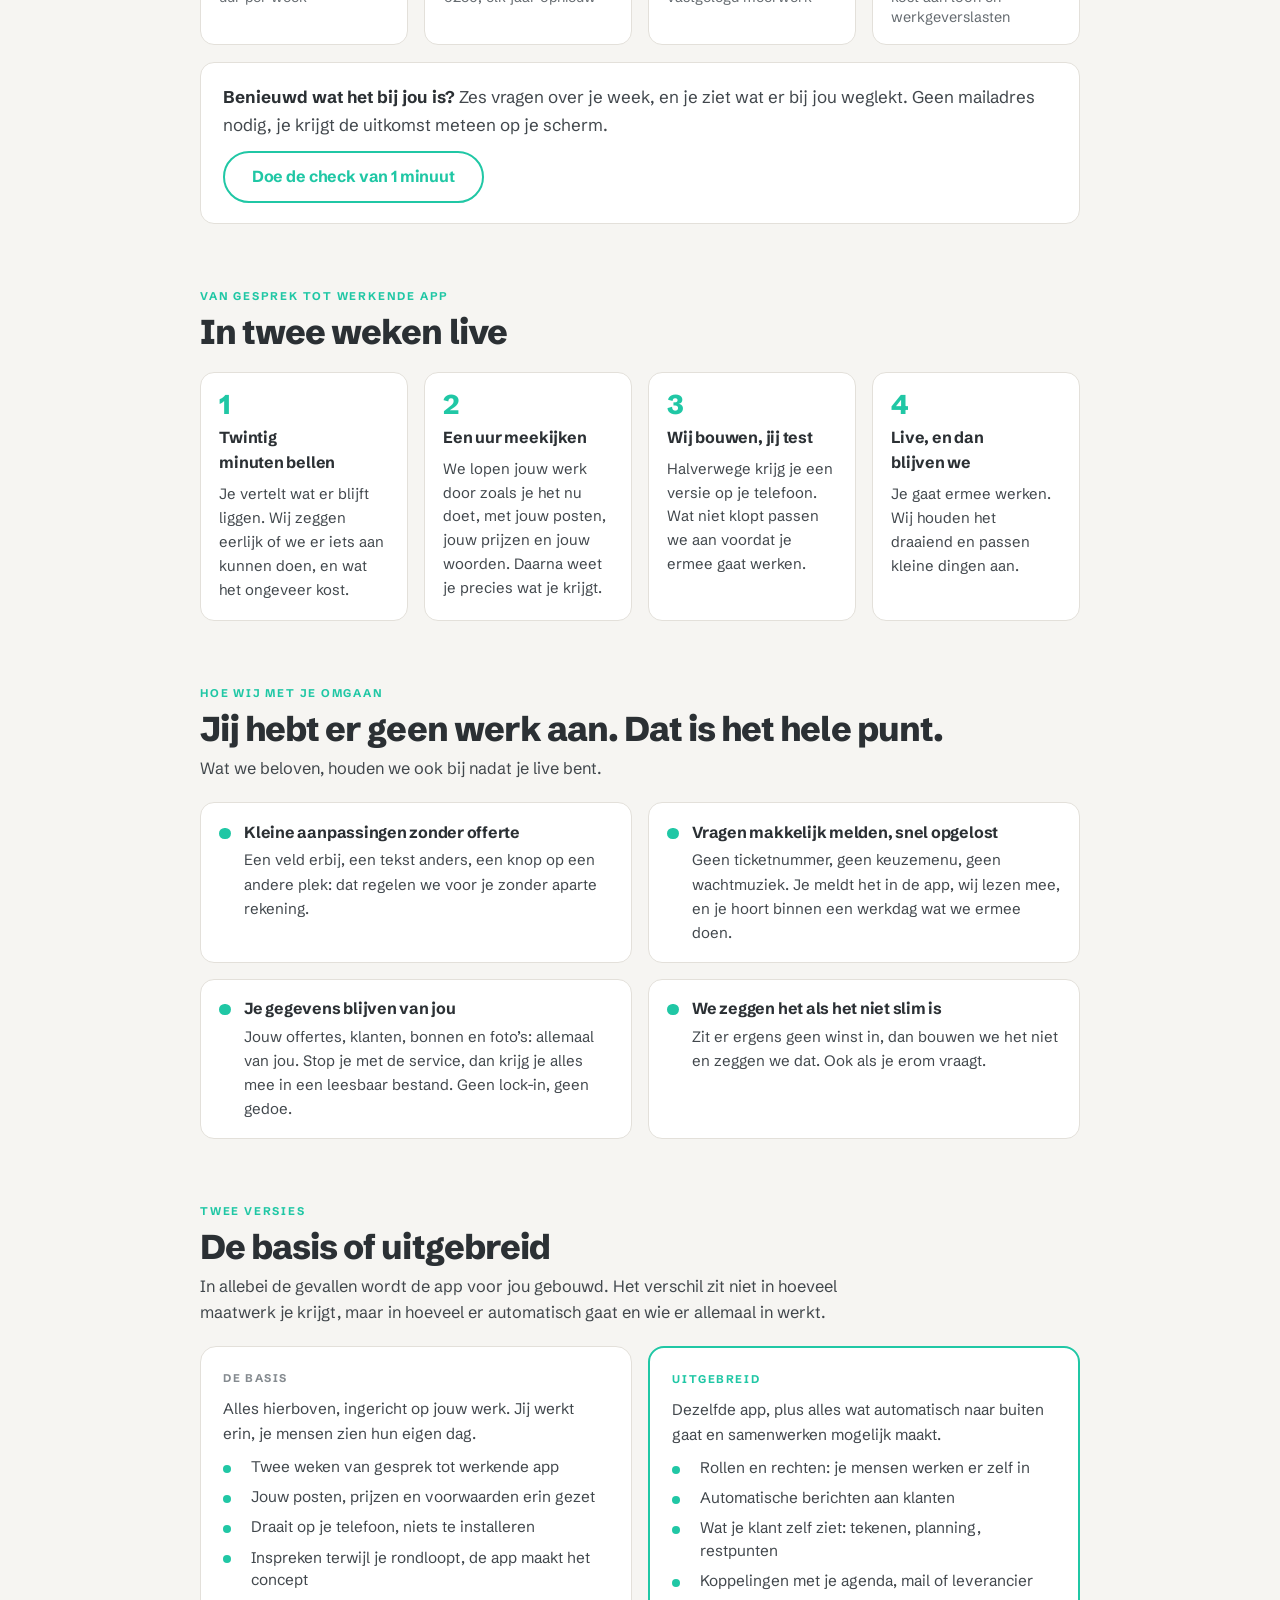
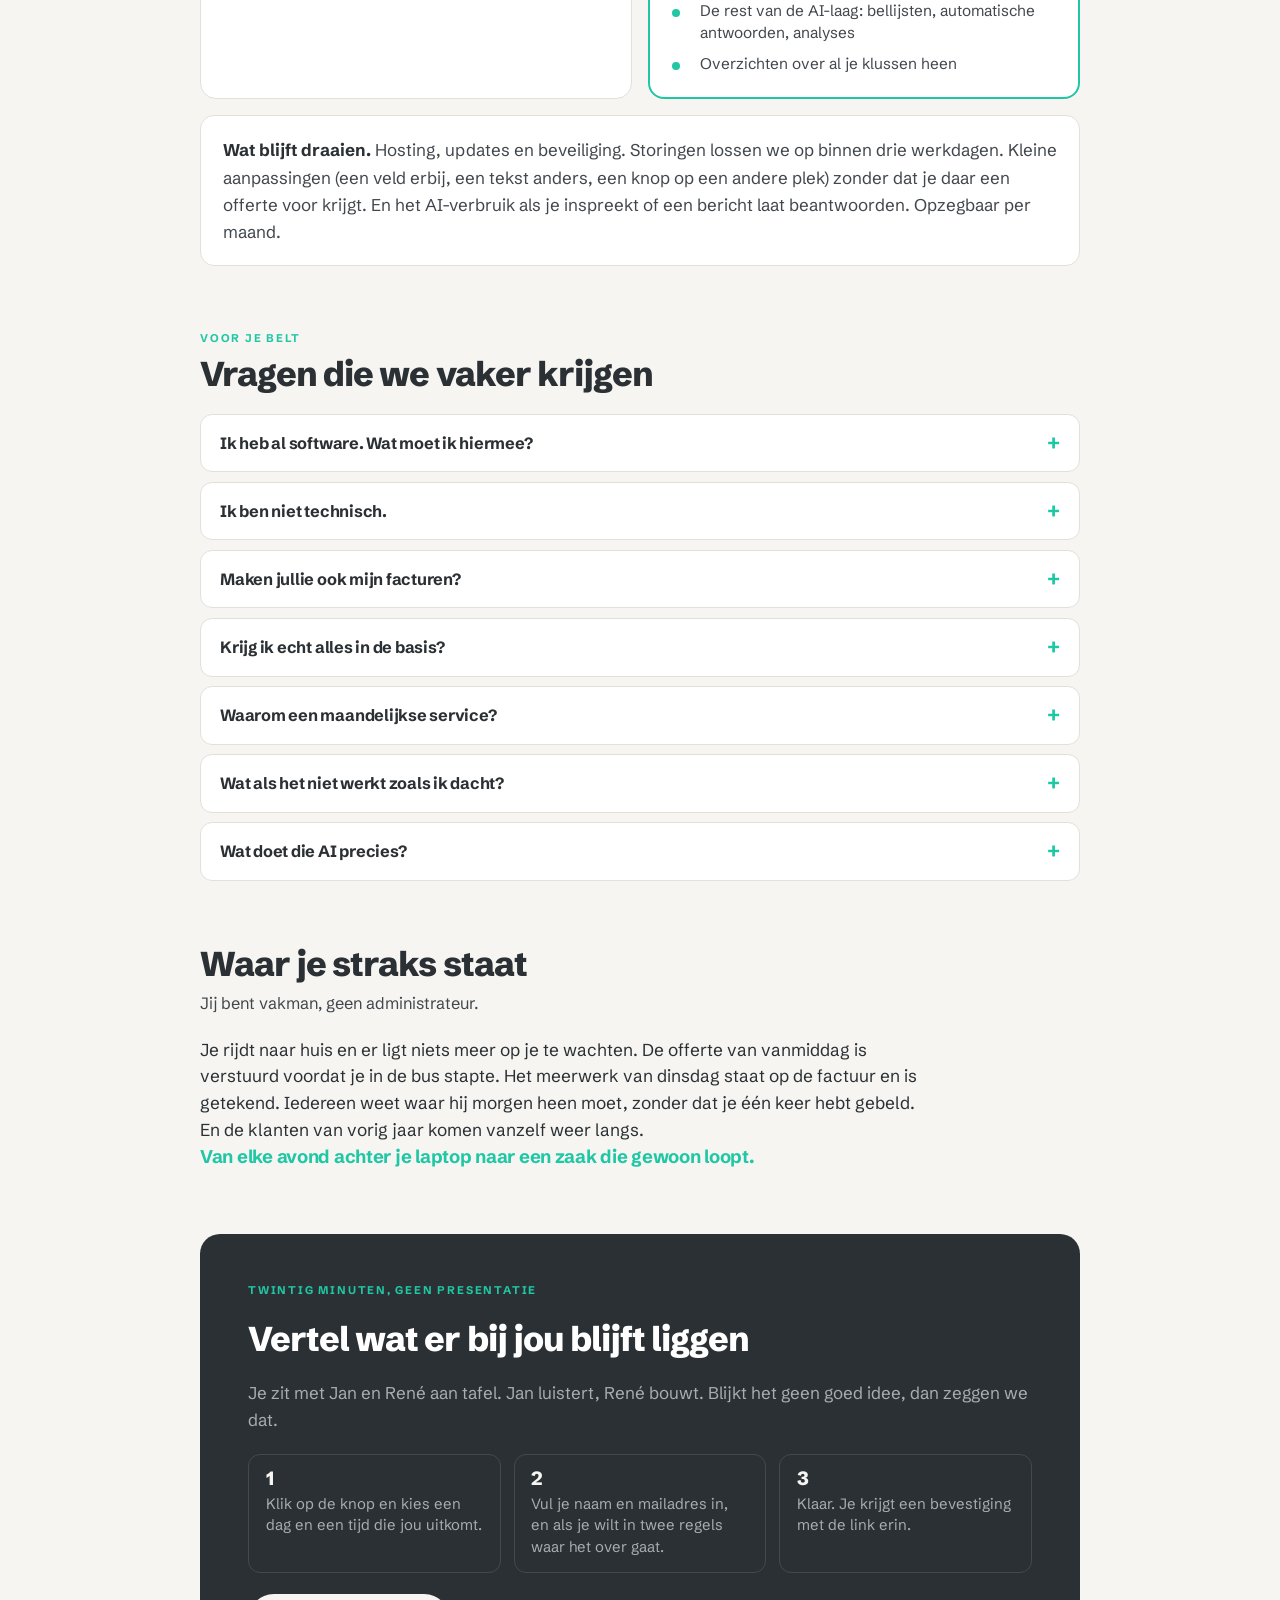
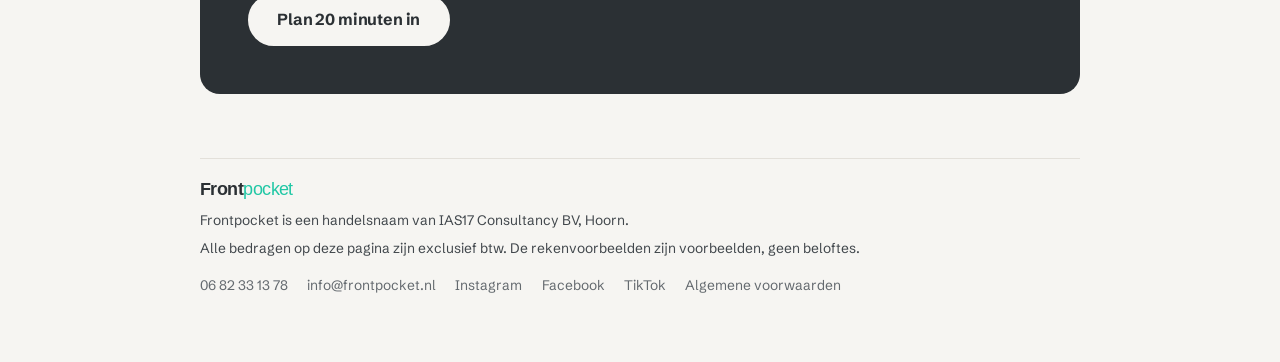
==== commit 7e01af50: "tekst: interne laag in tegels, transformatieblok en maatwerk vooraan - Interne regel onder elke tege" ====
--- a/index.html
+++ b/index.html
@@ -36,7 +36,7 @@
   <header class="hero">
     <div class="tekst">
       <h1>Elke avond offertes en papierwerk?</h1>
-      <p class="lead">Offertes, bonnen, planning, communicatie en meerwerk: alles in &eacute;&eacute;n app, volledig ingericht op jouw manier van werken.</p>
+      <p class="lead">Wij bouwen &eacute;&eacute;n app op jouw manier van werken. Offertes, bonnen, planning, communicatie en meerwerk. Met jouw eigen posten en prijzen erin.</p>
       <p class="lead-vraag">Benieuwd hoeveel tijd jij hiermee bespaart?</p>
       <div class="acties">
         <a class="knop" data-boek="hero" href="#" target="_blank" rel="noopener">Plan 20 minuten in</a>
@@ -107,31 +107,37 @@
         <span class="nr">01</span>
         <h3>Offertes kosten avonden</h3>
         <p class="nu">Dinsdag opgenomen, vrijdagavond uitgetypt, woensdag hoor je dat het aan een ander is gegund.</p>
+        <p class="raak">Je werkt de hele dag, en dan begint je tweede dienst.</p>
       </a>
       <a class="pokaart" href="#werkbon">
         <span class="nr">02</span>
         <h3>Bonnen kwijt</h3>
         <p class="nu">De klus is donderdag af. Drie weken later valt je op dat die factuur er nooit uit is gegaan.</p>
+        <p class="raak">Je bent aan het werk, en toch heb je het gevoel dat je het niet bijhoudt.</p>
       </a>
       <a class="pokaart" href="#meerwerk">
         <span class="nr">03</span>
         <h3>Meerwerk vergeten</h3>
         <p class="nu">&ldquo;Kun je die extra wandcontactdoos er even bij doen?&rdquo; Je doet het, want zo werkt het. Op de factuur staat het niet.</p>
+        <p class="raak">Je hebt het gedaan maar je durft er achteraf niet meer over te beginnen.</p>
       </a>
       <a class="pokaart" href="#planning">
         <span class="nr">04</span>
         <h3>Achter iedereen aan</h3>
         <p class="nu">Om zeven uur iedereen bellen waar hij heen moet. Dinsdag regent het, en je begint opnieuw.</p>
+        <p class="raak">Je bent als vakman begonnen maar je moet de hele ochtend zeuren.</p>
       </a>
       <a class="pokaart" href="#postbus">
         <span class="nr">05</span>
         <h3>Appjes gemist</h3>
         <p class="nu">Je telefoon trilt terwijl je op de ladder staat. De klant die om elf uur belde, heeft om drie uur iemand anders gebeld.</p>
+        <p class="raak">Je werkt harder dan wie dan ook en komt over als iemand die niet terugbelt.</p>
       </a>
       <a class="pokaart" href="#onderhoud">
         <span class="nr">06</span>
         <h3>Onderhoud blijft liggen</h3>
         <p class="nu">De ketel van vorig jaar moet een beurt, de kozijnen van 2023 zijn over twee jaar toe. Je weet het, maar het staat nergens.</p>
+        <p class="raak">Je weet dat er werk ligt bij klanten die je al hebt, en je kunt er niet bij.</p>
       </a>
     </div>
   </div>
@@ -172,6 +178,28 @@
     <div class="allesvoet">
       <p><strong>Binnen twee weken live, met jouw prijzen, jouw teksten en je lopende klussen erin.</strong> Wij voeren het in. Jij hoeft niets over te typen; je hoeft alleen te vertellen hoe je werkt.</p>
       <a class="knop opdonker" data-boek="allesblok" href="#" target="_blank" rel="noopener">Plan 20 minuten in</a>
+    </div>
+  </div>
+
+  <div>
+    <div class="kop-groep">
+      <span class="eyebrow">Geen software om uit te zoeken</span>
+      <h2>Software waar je direct mee kunt starten</h2>
+      <p>Je koopt geen software waar je je vervolgens zelf doorheen moet worstelen. Je koopt dat het geregeld is.</p>
+    </div>
+    <div class="stappen drie">
+      <div class="stap">
+        <h3>Hij wordt voor jou gebouwd</h3>
+        <p>Geen standaardpakket waar je zelf de juiste vinkjes in moet zoeken. Wij bouwen de app op jouw soorten werk, jouw stappen en jouw woorden. Werk jij anders dan je buurman, dan werkt de app ook anders.</p>
+      </div>
+      <div class="stap">
+        <h3>Wij zetten je gegevens erin</h3>
+        <p>Je posten, je eenheidsprijzen, je klanten en je soorten werk halen wij uit wat je al hebt: je laatste offertes, je facturen en je prijslijst. Jij stuurt die &eacute;&eacute;n keer op, wij doen de rest. Je hoeft geen nieuwe lijst te maken en geen Excel in te vullen.</p>
+      </div>
+      <div class="stap">
+        <h3>Geen cursus, geen handleiding</h3>
+        <p>Dat is niet nodig, de app wijst je de weg.</p>
+      </div>
     </div>
   </div>
 
@@ -382,11 +410,9 @@
     <div class="kop-groep">
       <span class="eyebrow">Hoe wij met je omgaan</span>
       <h2>Jij hebt er geen werk aan. Dat is het hele punt.</h2>
-      <p>Je koopt geen software waar je je vervolgens zelf doorheen moet worstelen. Je koopt dat het geregeld is.</p>
+      <p>Wat we beloven, houden we ook bij nadat je live bent.</p>
     </div>
     <div class="zorg">
-      <div class="zorgitem"><span class="dot"></span><div><h3>Wij zetten je gegevens erin</h3><p>Je posten, je eenheidsprijzen, je klanten en je soorten werk halen wij uit wat je al hebt: je laatste offertes, je facturen en je prijslijst. Jij stuurt die &eacute;&eacute;n keer op, wij zetten de rest erin. Je hoeft geen nieuwe lijst te maken en geen Excel in te vullen.</p></div></div>
-      <div class="zorgitem"><span class="dot"></span><div><h3>Geen cursus, geen handleiding</h3><p>Als je het niet meteen snapt, is het niet goed genoeg gebouwd. Dan richten we het opnieuw in tot het wel klopt: stappen samenvoegen, knoppen weghalen die je niet gebruikt, jouw woorden erin. Ook nadat je live bent.</p></div></div>
       <div class="zorgitem"><span class="dot"></span><div><h3>Kleine aanpassingen zonder offerte</h3><p>Een veld erbij, een tekst anders, een knop op een andere plek: dat regelen we voor je zonder aparte rekening.</p></div></div>
       <div class="zorgitem"><span class="dot"></span><div><h3>Vragen makkelijk melden, snel opgelost</h3><p>Geen ticketnummer, geen keuzemenu, geen wachtmuziek. Je meldt het in de app, wij lezen mee, en je hoort binnen een werkdag wat we ermee doen.</p></div></div>
       <div class="zorgitem"><span class="dot"></span><div><h3>Je gegevens blijven van jou</h3><p>Jouw offertes, klanten, bonnen en foto&rsquo;s: allemaal van jou. Stop je met de service, dan krijg je alles mee in een leesbaar bestand. Geen lock-in, geen gedoe.</p></div></div>
@@ -398,7 +424,7 @@
     <div class="kop-groep">
       <span class="eyebrow">Twee versies</span>
       <h2>De basis of uitgebreid</h2>
-      <p>In beide gevallen krijg je de hele app. Het verschil zit in hoeveel er automatisch gaat en wie er allemaal in werkt.</p>
+      <p>In allebei de gevallen wordt de app voor jou gebouwd. Het verschil zit niet in hoeveel maatwerk je krijgt, maar in hoeveel er automatisch gaat en wie er allemaal in werkt.</p>
     </div>
     <div class="prijzen">
       <div class="prijskaart">
@@ -443,6 +469,15 @@
       <details><summary>Wat als het niet werkt zoals ik dacht?</summary><p>Daarom kijken we eerst een uur mee en krijg je halverwege een versie op je telefoon. Blijkt bij dat eerste gesprek dat we je niet verder helpen, dan zeggen we dat en stopt het daar. Dat kost je niets.</p></details>
       <details><summary>Wat doet die AI precies?</summary><p>Hij schrijft concepten en vult velden op basis van wat jij eerder hebt gedaan. Hij verzint geen prijzen en verstuurt niets zonder dat jij erop tikt. En waar AI niets toevoegt bouwen we het gewoon zonder.</p></details>
     </div>
+  </div>
+
+  <div>
+    <div class="kop-groep">
+      <h2>Waar je straks staat</h2>
+      <p>Jij bent vakman, geen administrateur.</p>
+    </div>
+    <p class="scene">Je rijdt naar huis en er ligt niets meer op je te wachten. De offerte van vanmiddag is verstuurd voordat je in de bus stapte. Het meerwerk van dinsdag staat op de factuur en is getekend. Iedereen weet waar hij morgen heen moet, zonder dat je &eacute;&eacute;n keer hebt gebeld. En de klanten van vorig jaar komen vanzelf weer langs.</p>
+    <p class="slot">Van elke avond achter je laptop naar een zaak die gewoon loopt.</p>
   </div>
 
   <div class="boeken">
--- a/assets/style.css
+++ b/assets/style.css
@@ -123,6 +123,7 @@
   letter-spacing:.1em;color:var(--accent);font-variant-numeric:tabular-nums;line-height:1}
 .pokaart h3{font-size:1.02rem;letter-spacing:-.02em;line-height:1.2;padding-right:2rem}
 .pokaart .nu{margin:0;font-size:.86rem;line-height:1.4;color:var(--muted)}
+.pokaart .raak{margin:.35rem 0 0;font-style:italic;font-size:.88rem;line-height:1.45;color:var(--ink-2);padding-top:.35rem;border-top:1px dashed var(--hairline)}
 
 /* alles-erin */
 .allesblok{background:var(--donker);color:var(--on-donker);border-radius:20px;
@@ -184,9 +185,13 @@
   padding:1.25rem 1.35rem;display:flex;flex-direction:column;gap:.8rem;align-items:flex-start}
 .band strong{color:var(--ink);font-weight:700}
 
+/* uitgelichte slotregel onder het transformatieblok */
+.slot{font-size:1.15rem;font-weight:700;color:var(--accent);line-height:1.4;letter-spacing:-.015em;max-width:46rem}
+
 /* stappen en zorg */
 .stappen{display:grid;grid-template-columns:1fr;gap:1rem}
 @media(min-width:44rem){.stappen{grid-template-columns:repeat(4,1fr)}}
+@media(min-width:44rem){.stappen.drie{grid-template-columns:repeat(3,1fr)}}
 .stap{background:var(--surface);border:1px solid var(--hairline);border-radius:14px;padding:1.15rem;display:flex;flex-direction:column;gap:.4rem}
 .stap .nr{font-weight:800;font-size:1.7rem;color:var(--accent);line-height:1;letter-spacing:-.03em}
 .stap h3{font-size:1rem}
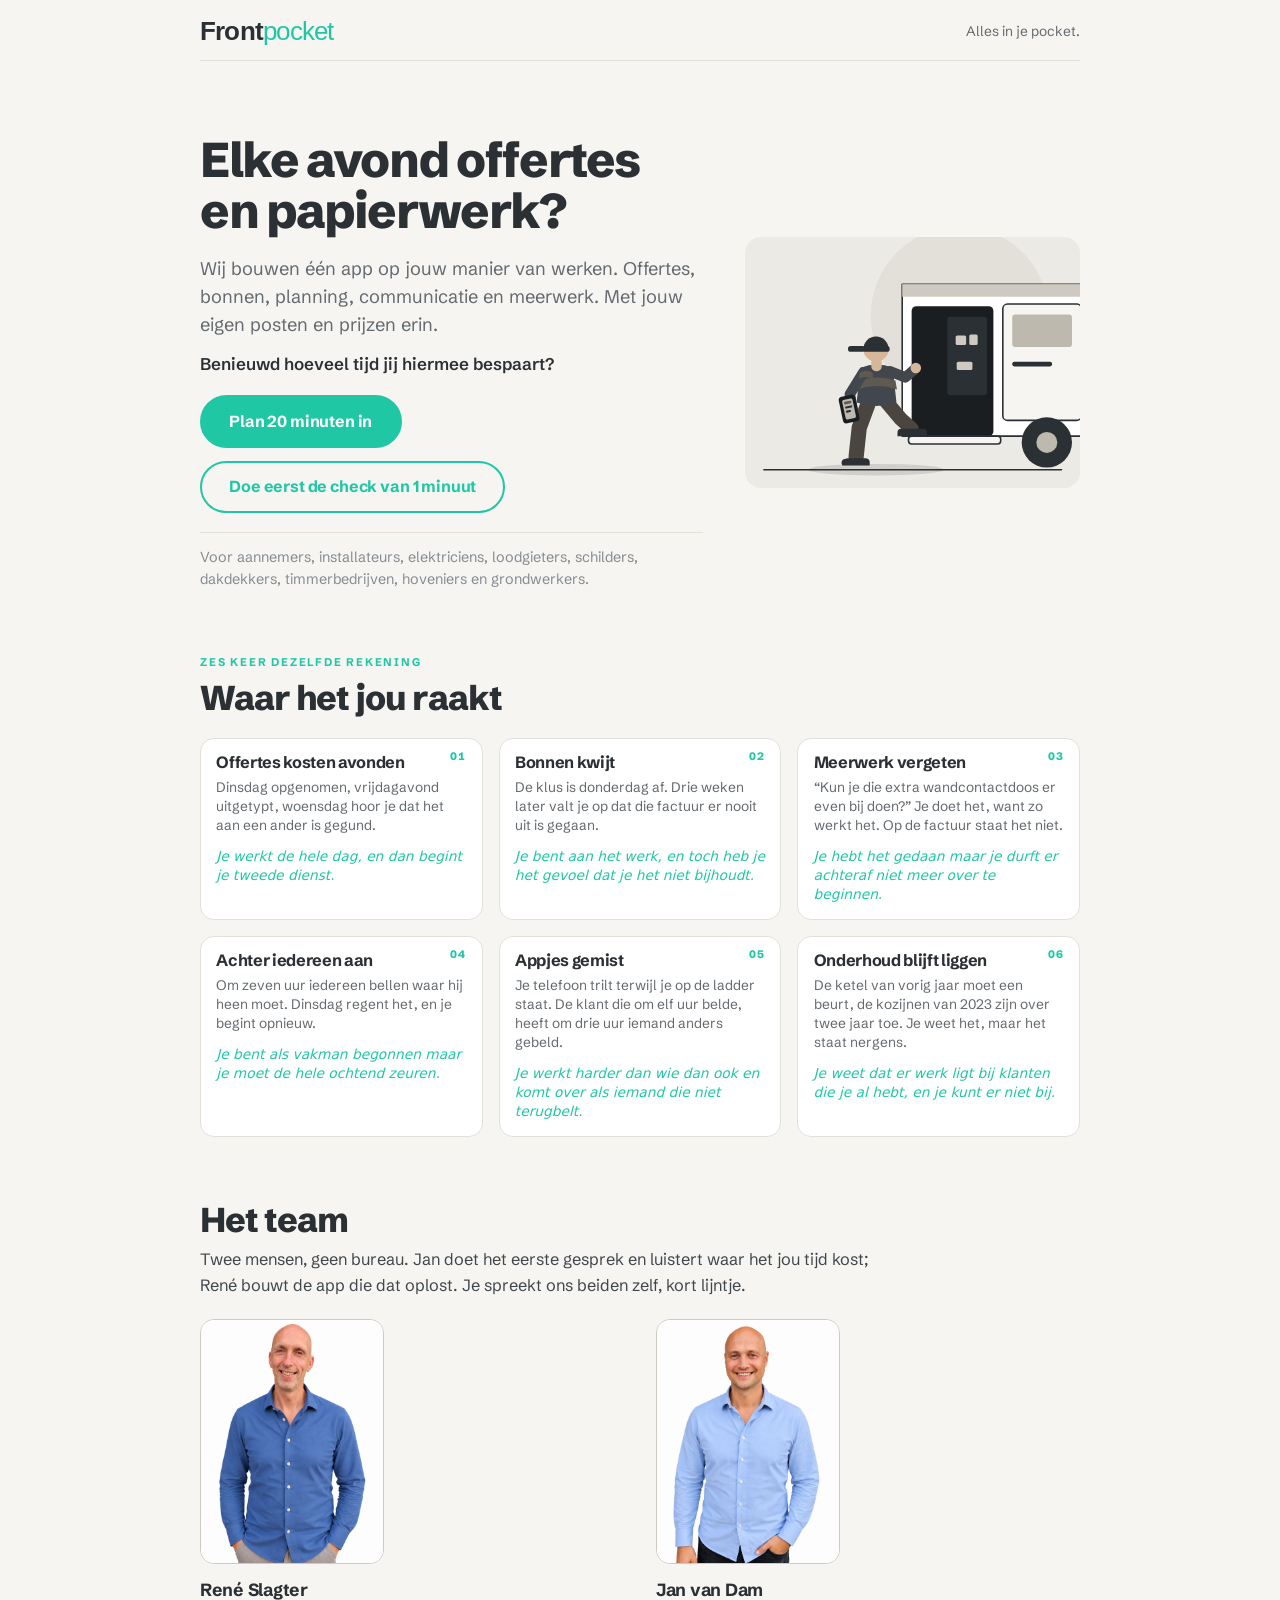
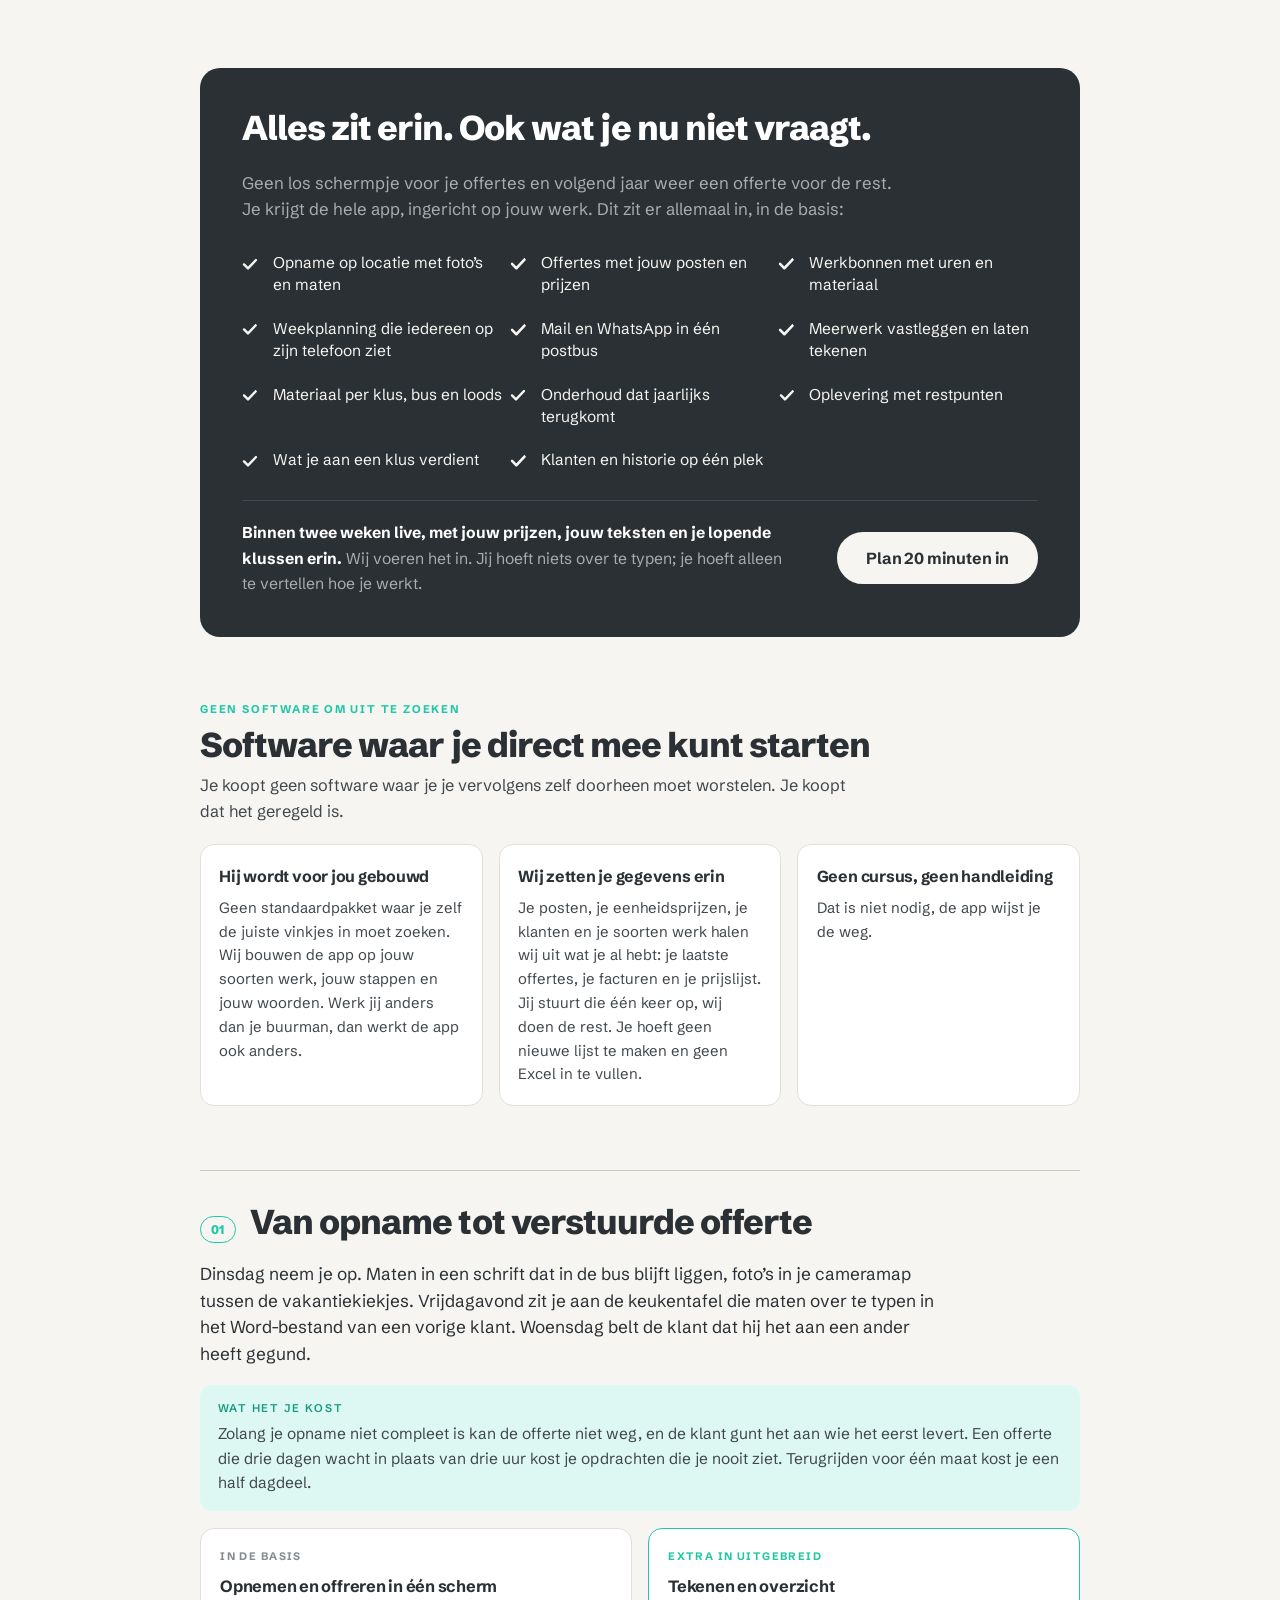
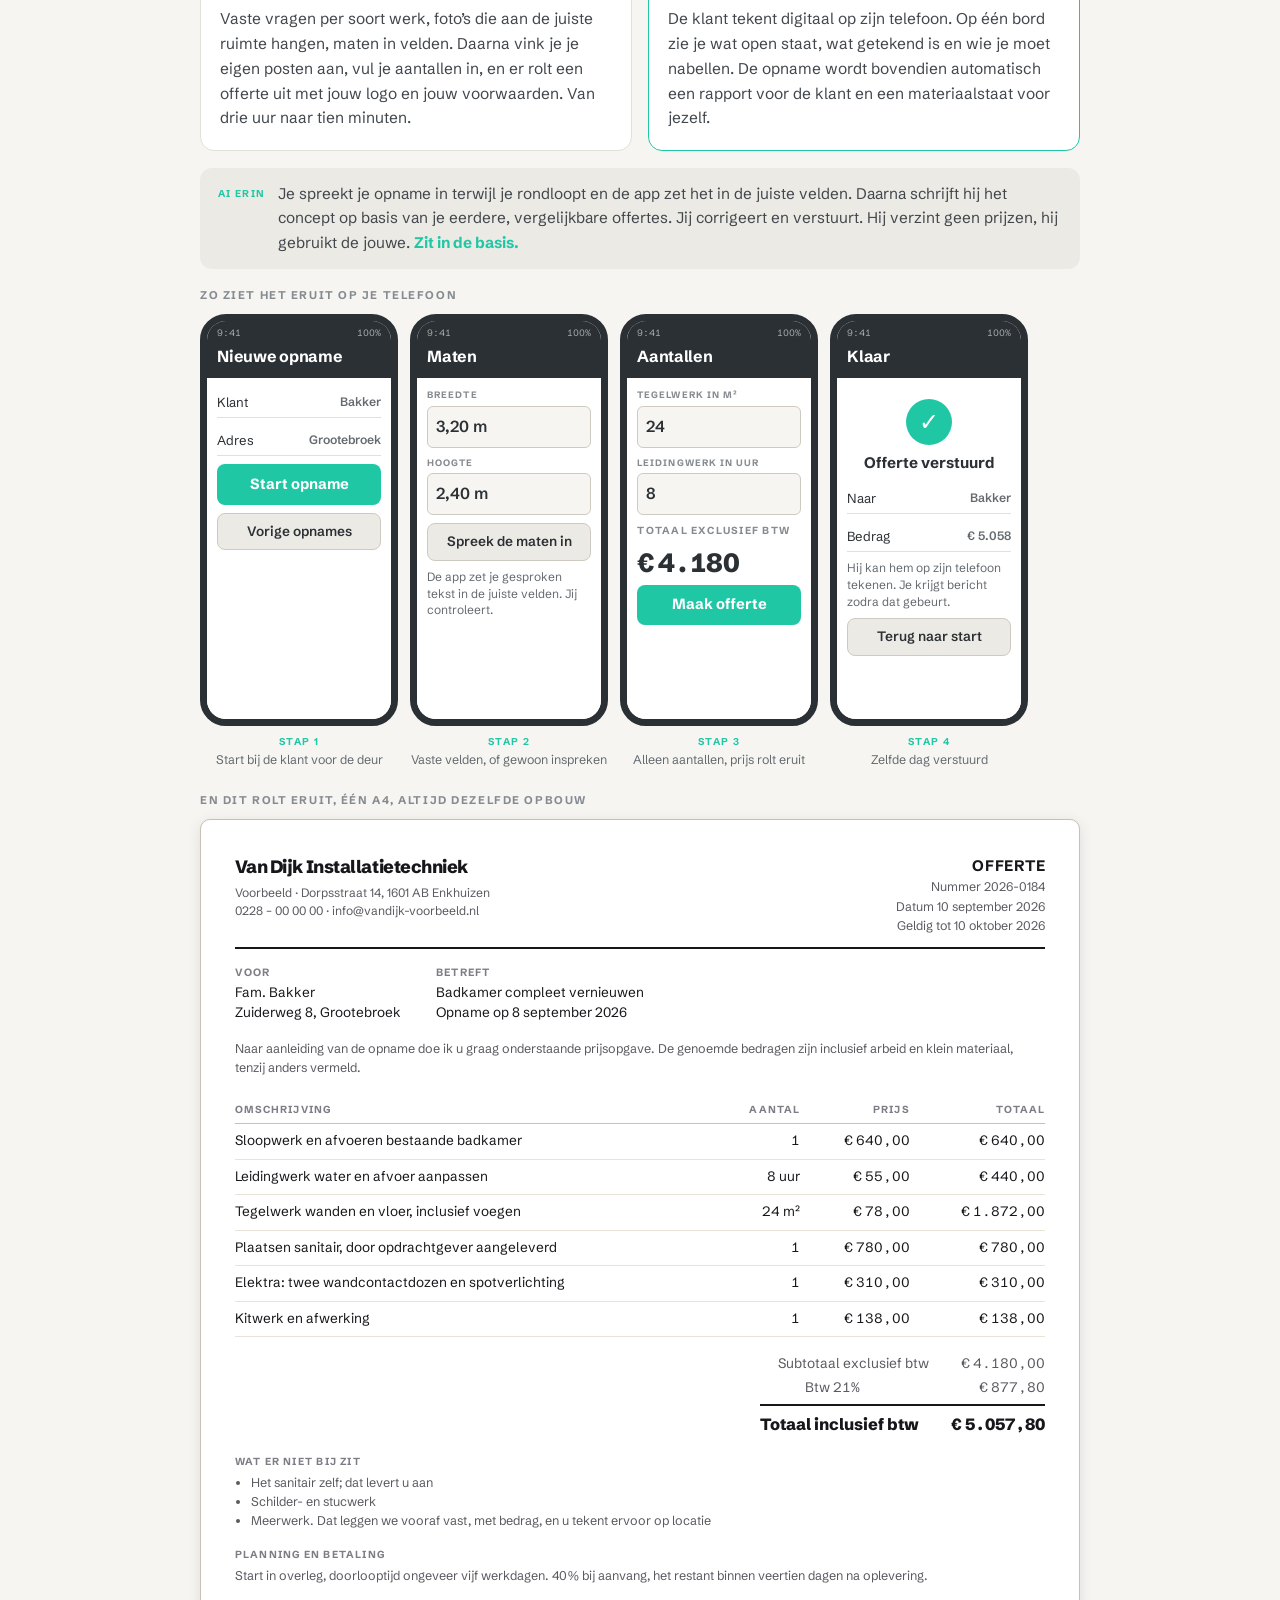
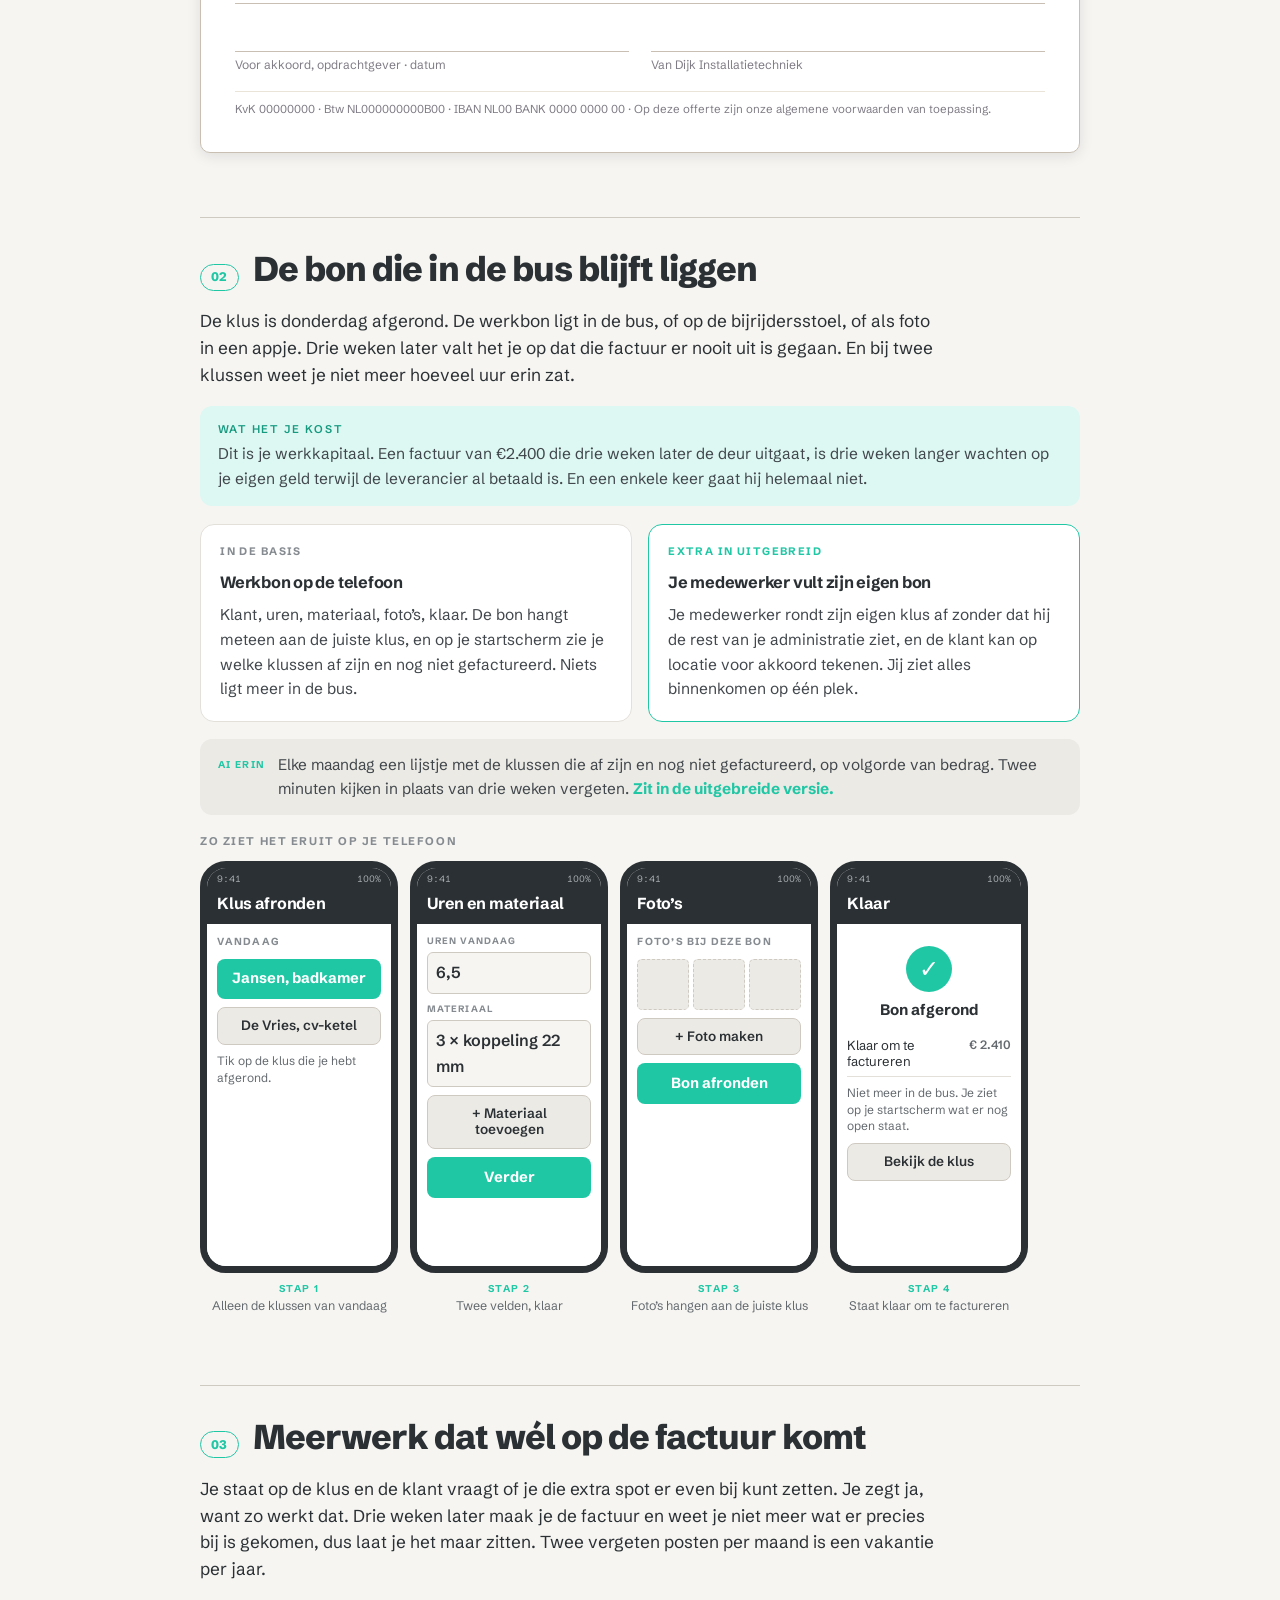
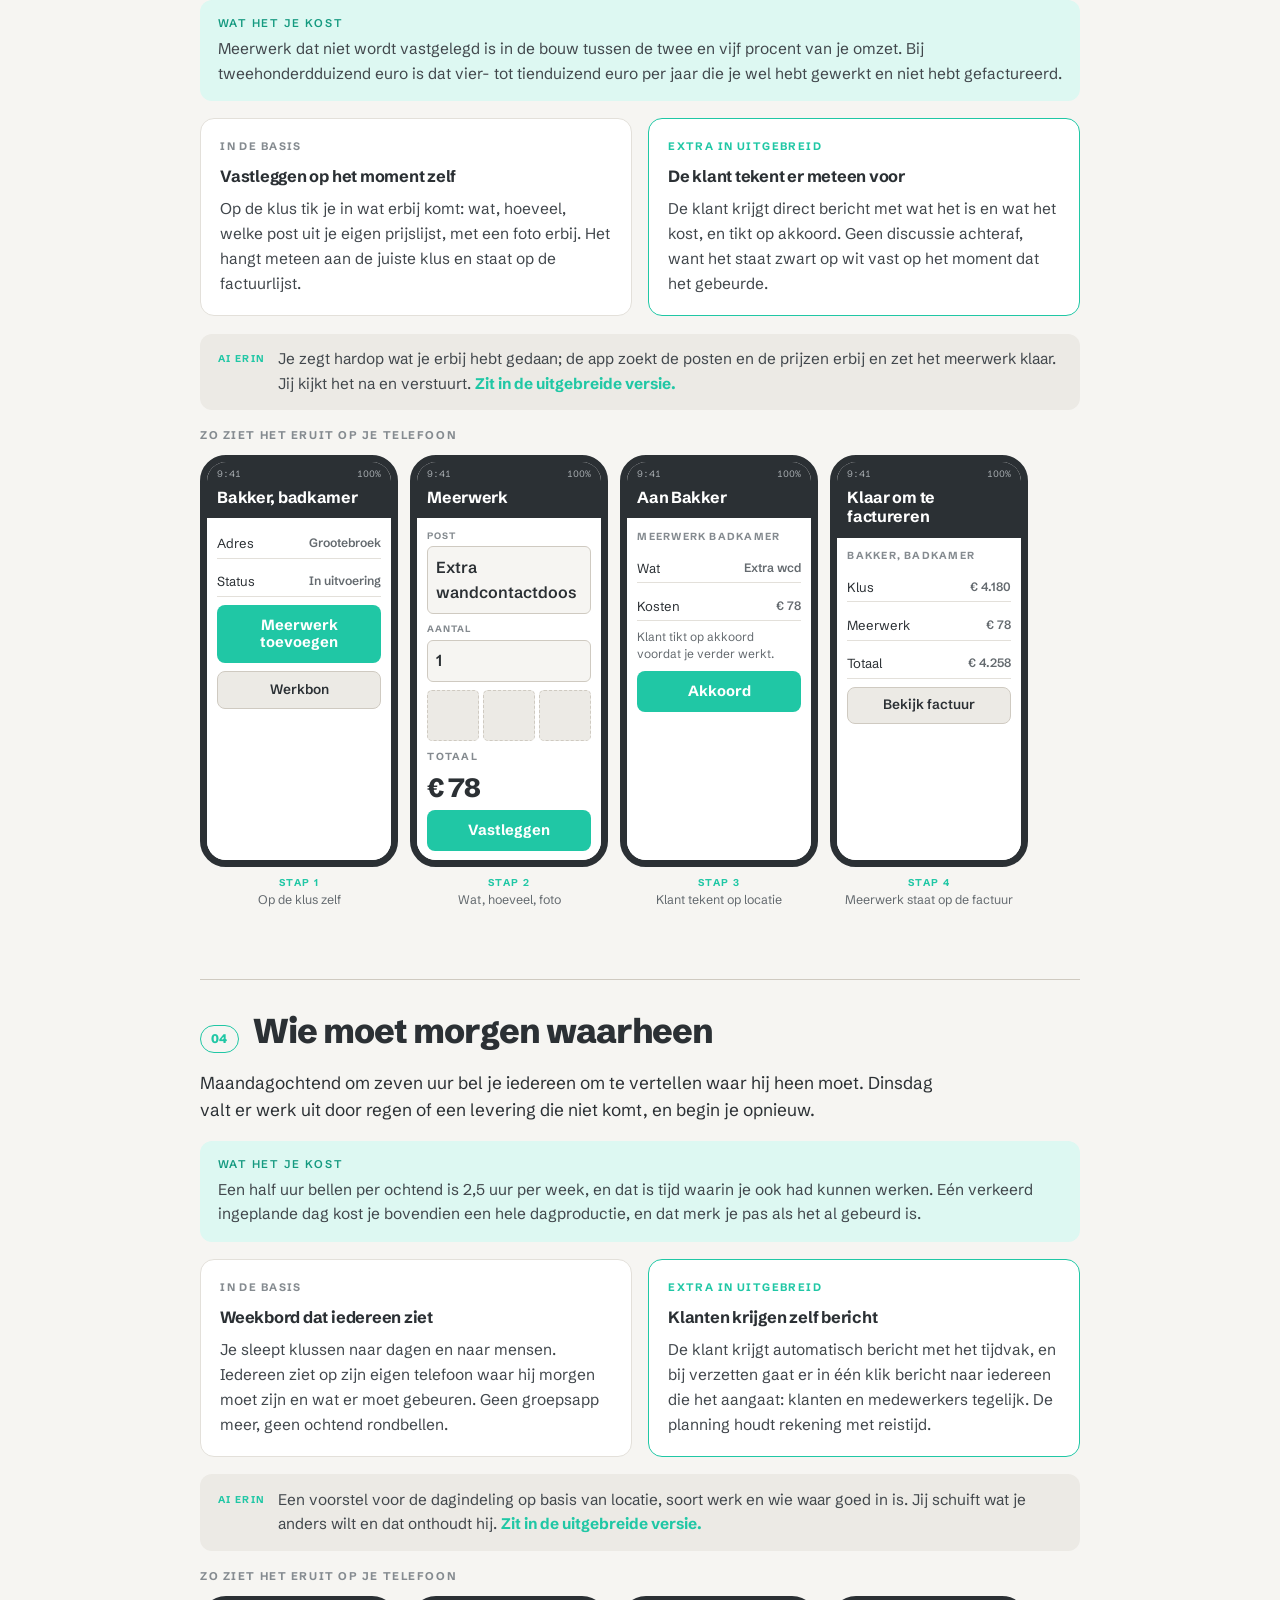
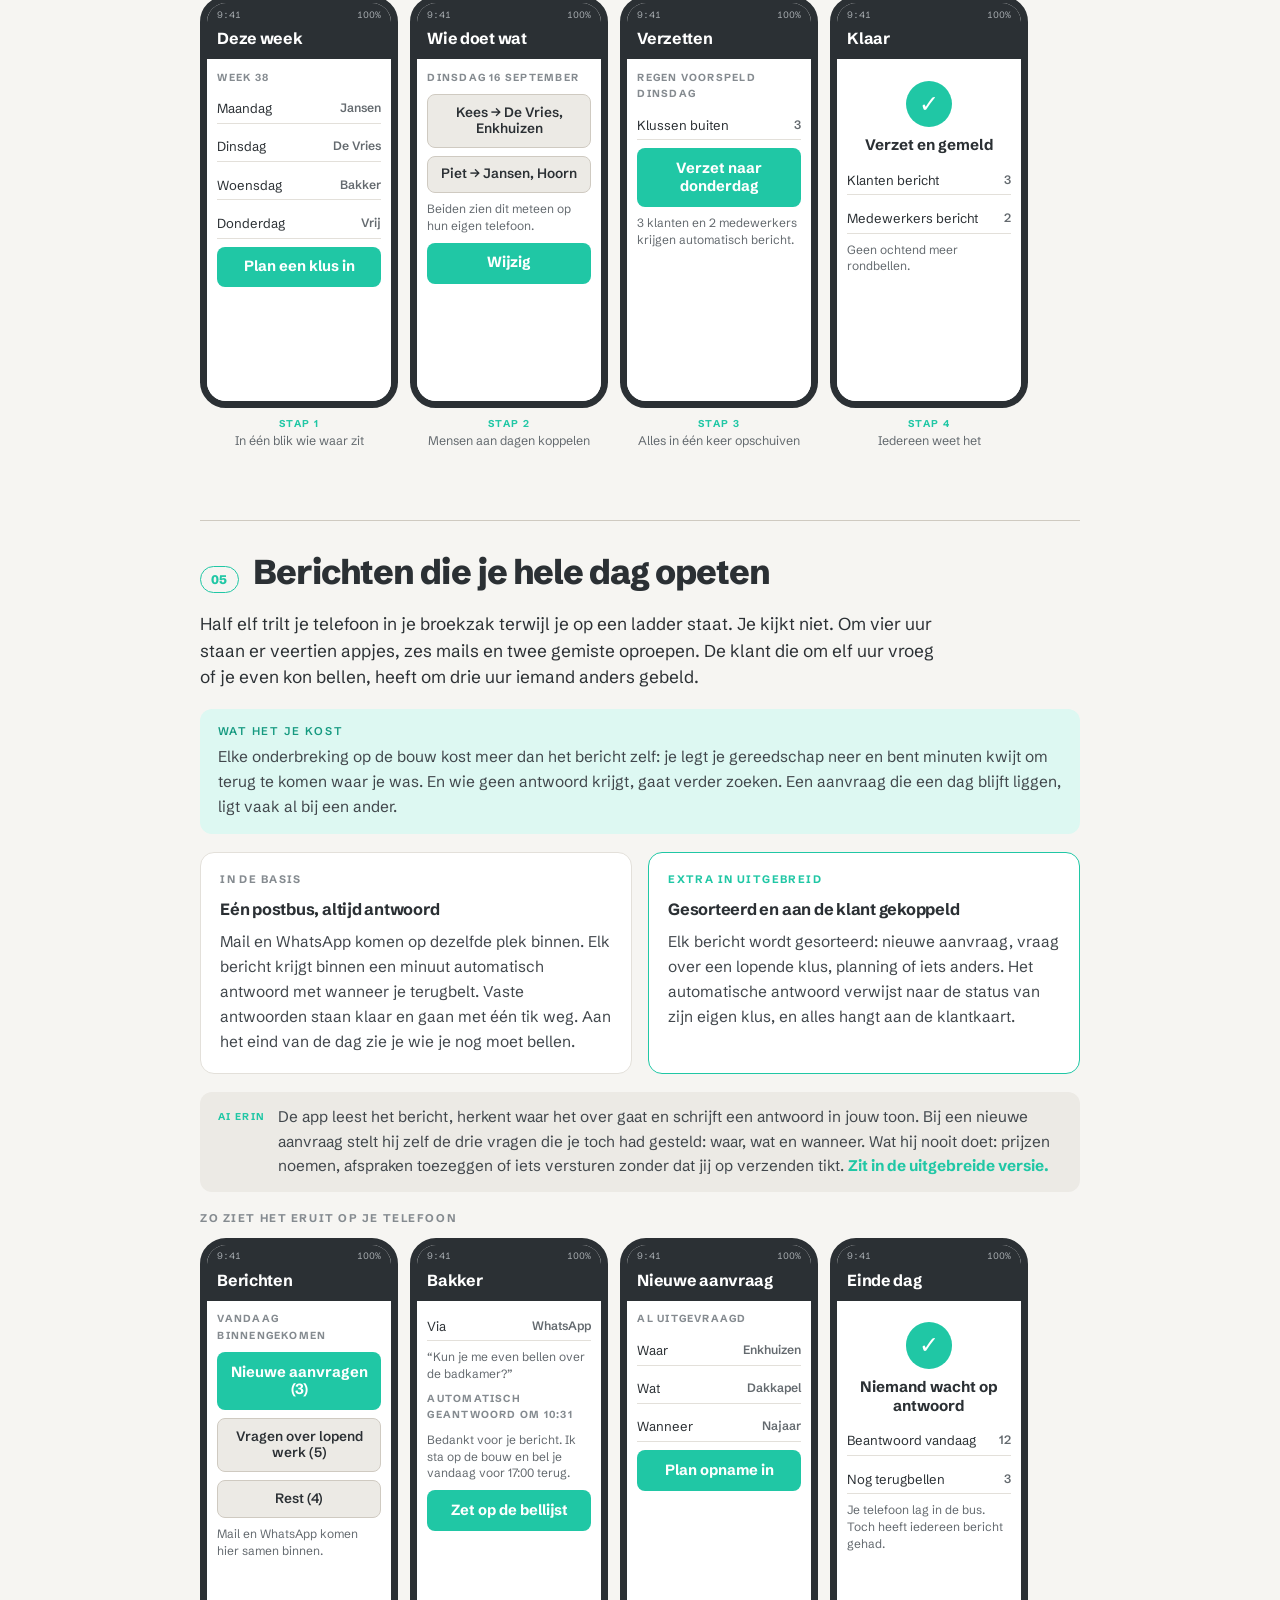
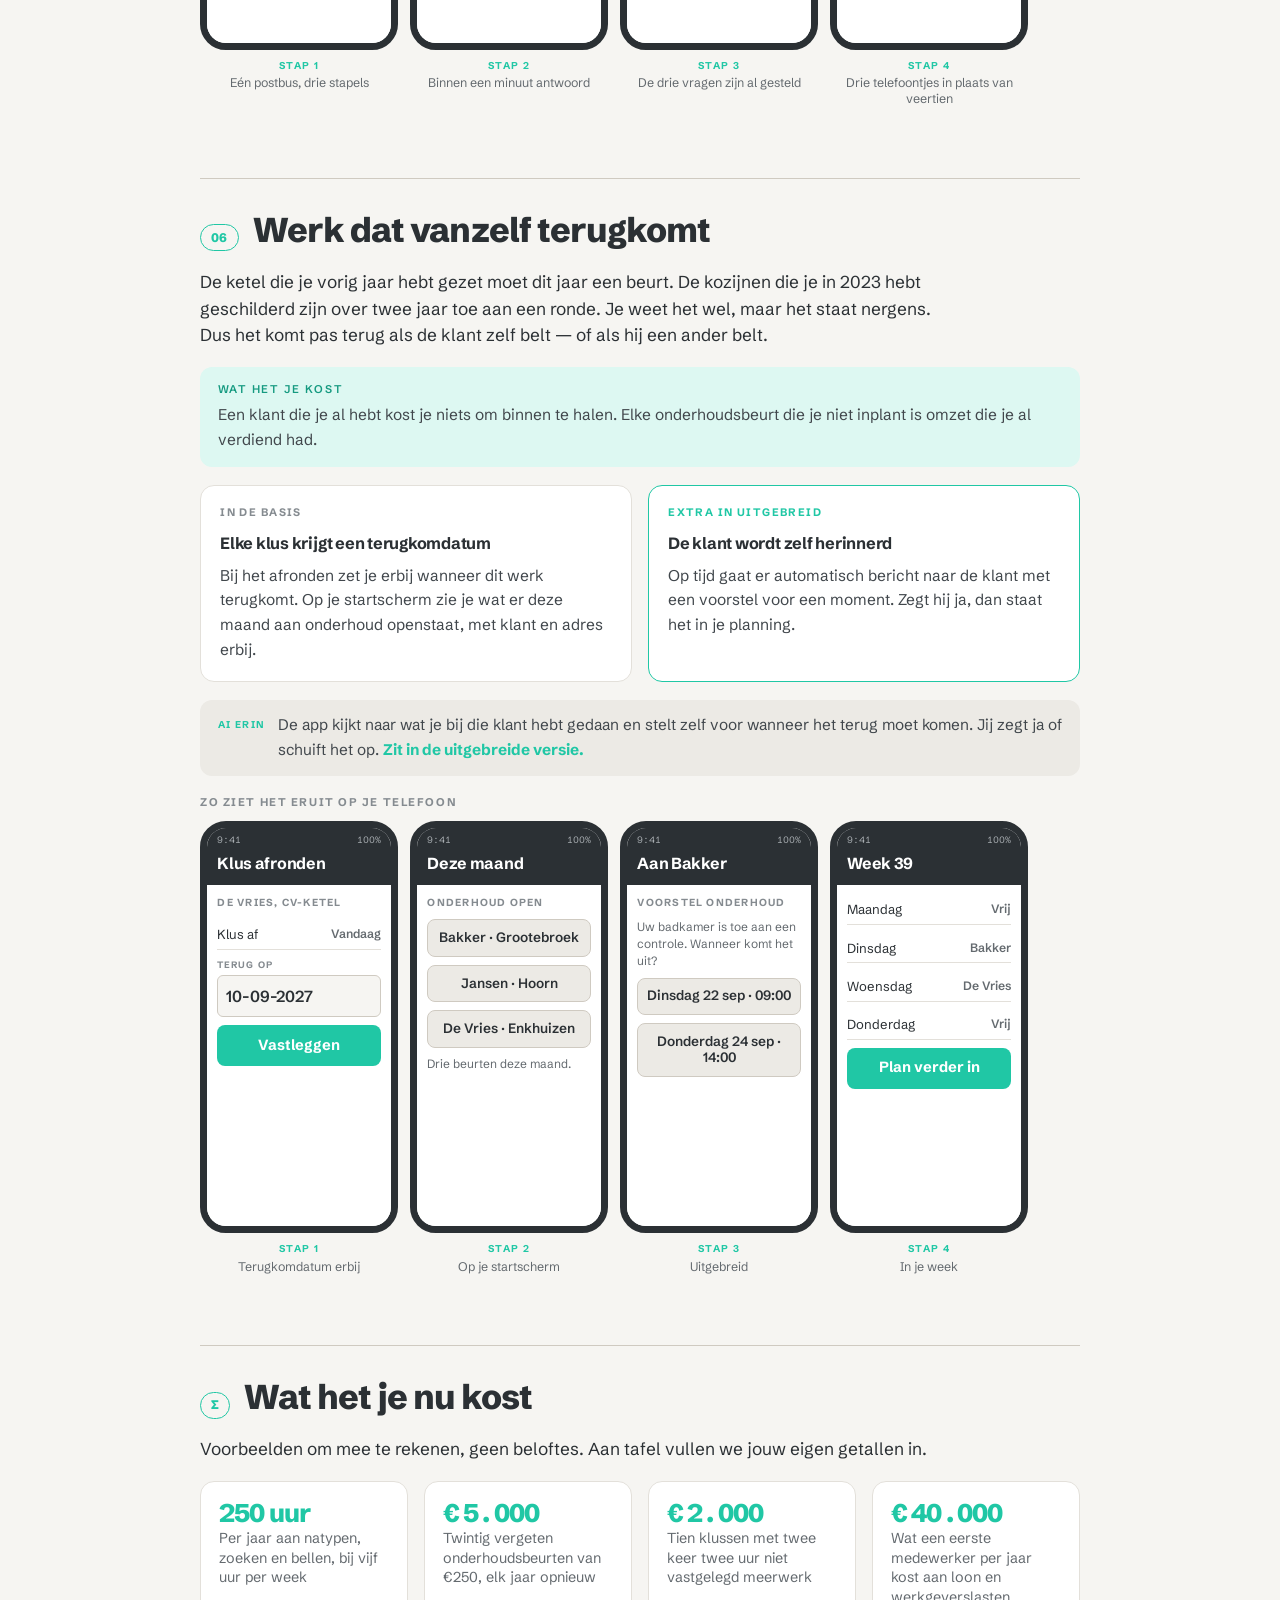
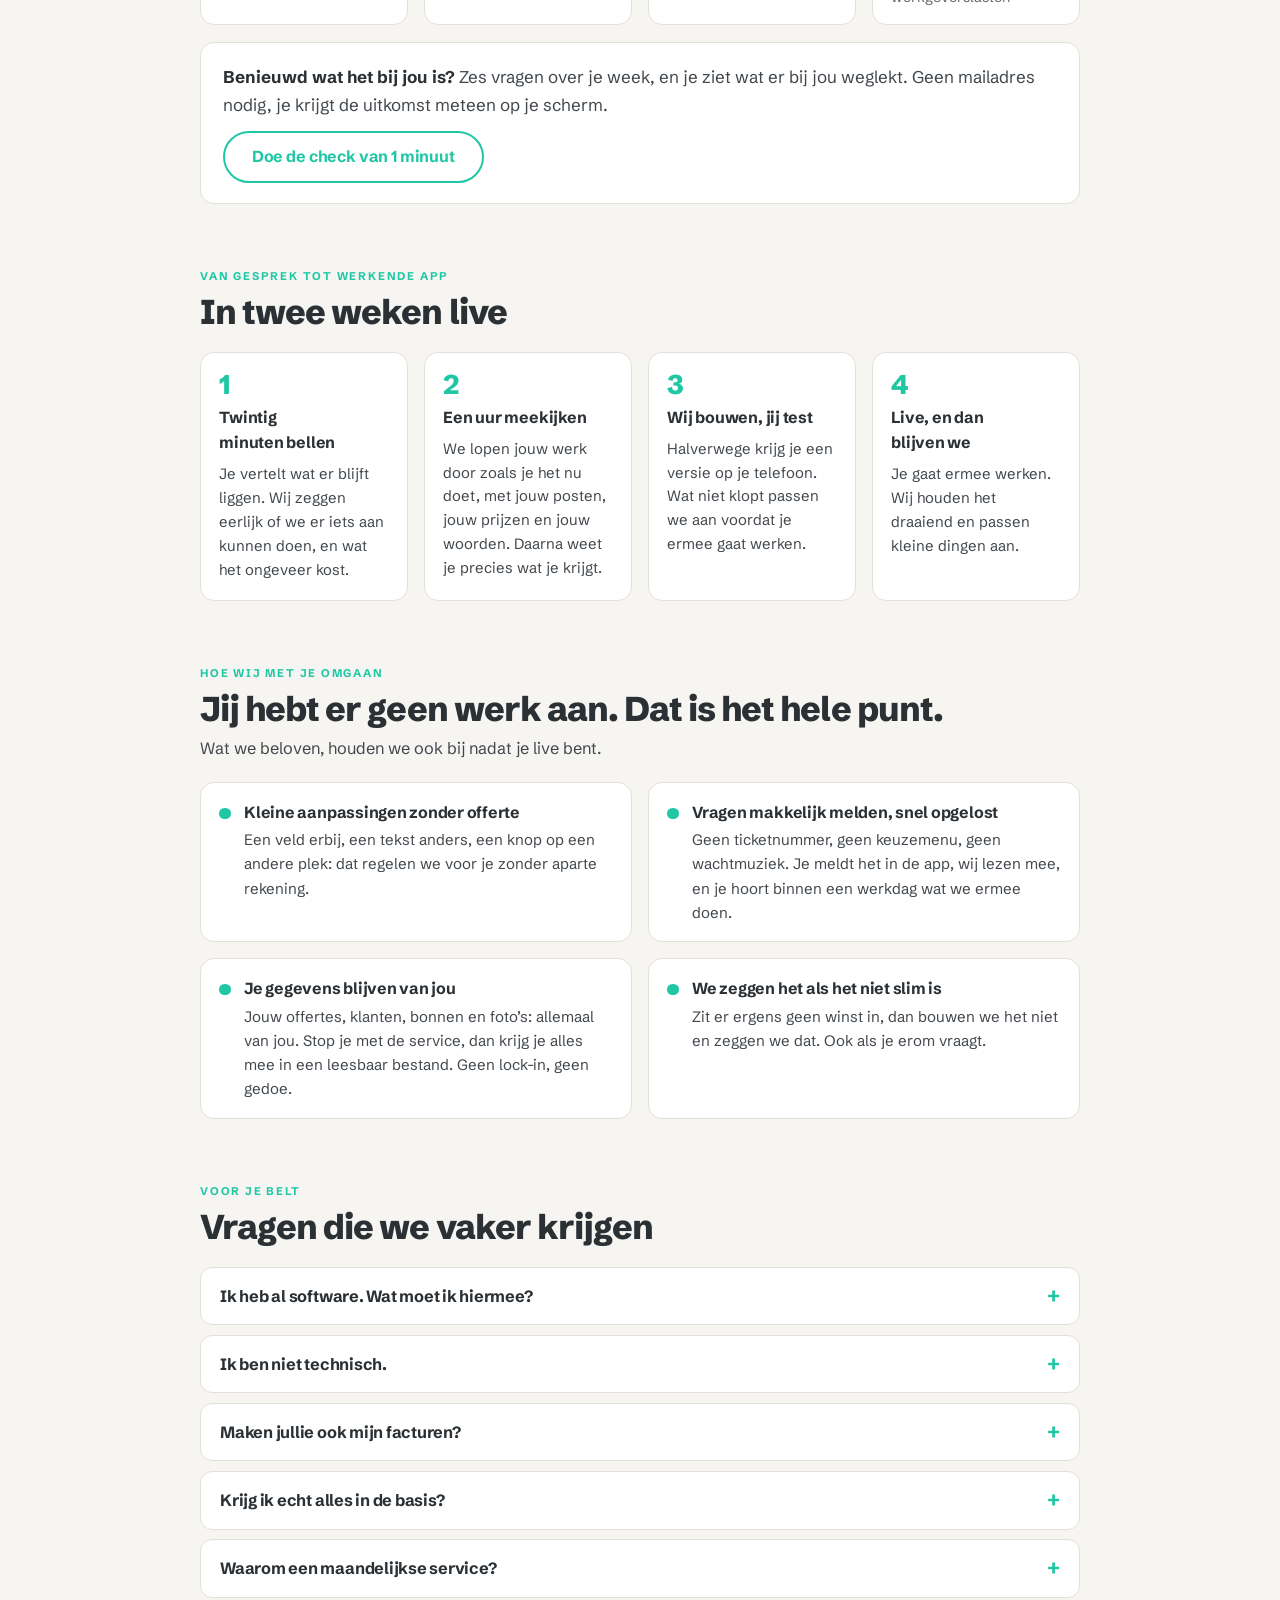
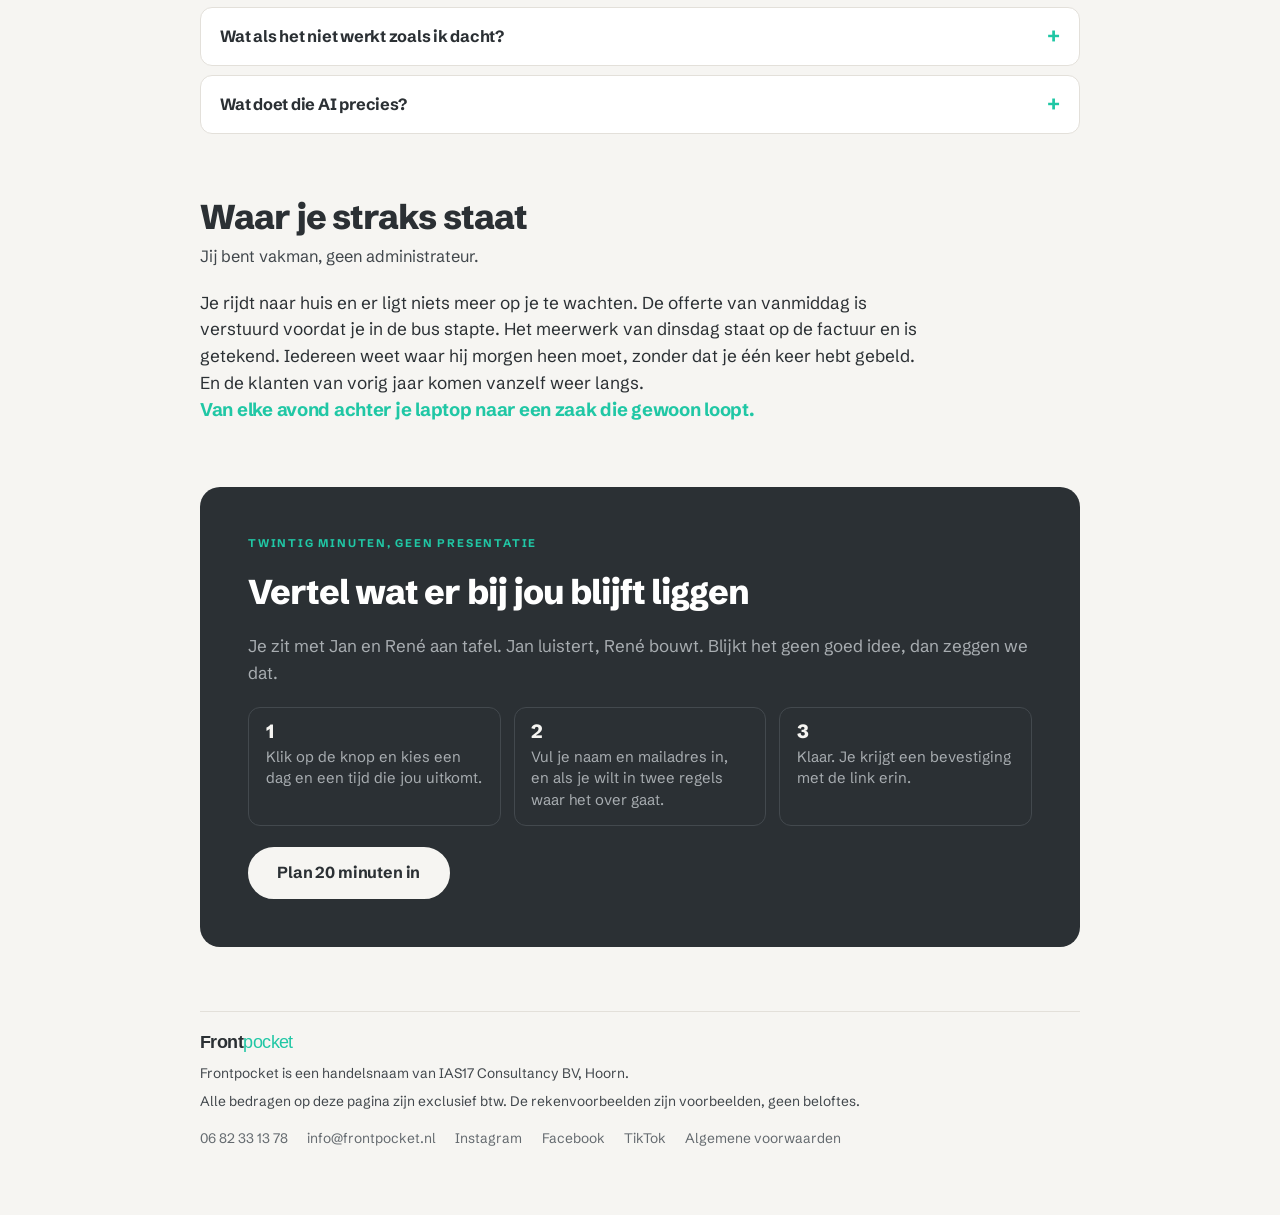
==== commit 544d398f: "sectie weg: Twee versies / De basis of uitgebreid Co-Authored-By: Claude Opus 4.7 (1M context) <nore" ====
--- a/index.html
+++ b/index.html
@@ -422,41 +422,6 @@
 
   <div>
     <div class="kop-groep">
-      <span class="eyebrow">Twee versies</span>
-      <h2>De basis of uitgebreid</h2>
-      <p>In allebei de gevallen wordt de app voor jou gebouwd. Het verschil zit niet in hoeveel maatwerk je krijgt, maar in hoeveel er automatisch gaat en wie er allemaal in werkt.</p>
-    </div>
-    <div class="prijzen">
-      <div class="prijskaart">
-        <span class="wat">De basis</span>
-        <p>Alles hierboven, ingericht op jouw werk. Jij werkt erin, je mensen zien hun eigen dag.</p>
-        <ul class="plain">
-          <li>Twee weken van gesprek tot werkende app</li>
-          <li>Jouw posten, prijzen en voorwaarden erin gezet</li>
-          <li>Draait op je telefoon, niets te installeren</li>
-          <li>Inspreken terwijl je rondloopt, de app maakt het concept</li>
-        </ul>
-      </div>
-      <div class="prijskaart groot">
-        <span class="wat">Uitgebreid</span>
-        <p>Dezelfde app, plus alles wat automatisch naar buiten gaat en samenwerken mogelijk maakt.</p>
-        <ul class="plain">
-          <li>Rollen en rechten: je mensen werken er zelf in</li>
-          <li>Automatische berichten aan klanten</li>
-          <li>Wat je klant zelf ziet: tekenen, planning, restpunten</li>
-          <li>Koppelingen met je agenda, mail of leverancier</li>
-          <li>De rest van de AI-laag: bellijsten, automatische antwoorden, analyses</li>
-          <li>Overzichten over al je klussen heen</li>
-        </ul>
-      </div>
-    </div>
-    <div class="band" style="margin-top:1rem">
-      <p><strong>Wat blijft draaien.</strong> Hosting, updates en beveiliging. Storingen lossen we op binnen drie werkdagen. Kleine aanpassingen (een veld erbij, een tekst anders, een knop op een andere plek) zonder dat je daar een offerte voor krijgt. En het AI-verbruik als je inspreekt of een bericht laat beantwoorden. Opzegbaar per maand.</p>
-    </div>
-  </div>
-
-  <div>
-    <div class="kop-groep">
       <span class="eyebrow">Voor je belt</span>
       <h2>Vragen die we vaker krijgen</h2>
     </div>
--- a/assets/style.css
+++ b/assets/style.css
@@ -123,7 +123,7 @@
   letter-spacing:.1em;color:var(--accent);font-variant-numeric:tabular-nums;line-height:1}
 .pokaart h3{font-size:1.02rem;letter-spacing:-.02em;line-height:1.2;padding-right:2rem}
 .pokaart .nu{margin:0;font-size:.86rem;line-height:1.4;color:var(--muted)}
-.pokaart .raak{margin:.35rem 0 0;font-style:italic;font-size:.88rem;line-height:1.45;color:var(--ink-2);padding-top:.35rem;border-top:1px dashed var(--hairline)}
+.pokaart .raak{margin:.35rem 0 0;font-style:italic;font-size:.86rem;line-height:1.4;color:var(--accent)}
 
 /* alles-erin */
 .allesblok{background:var(--donker);color:var(--on-donker);border-radius:20px;
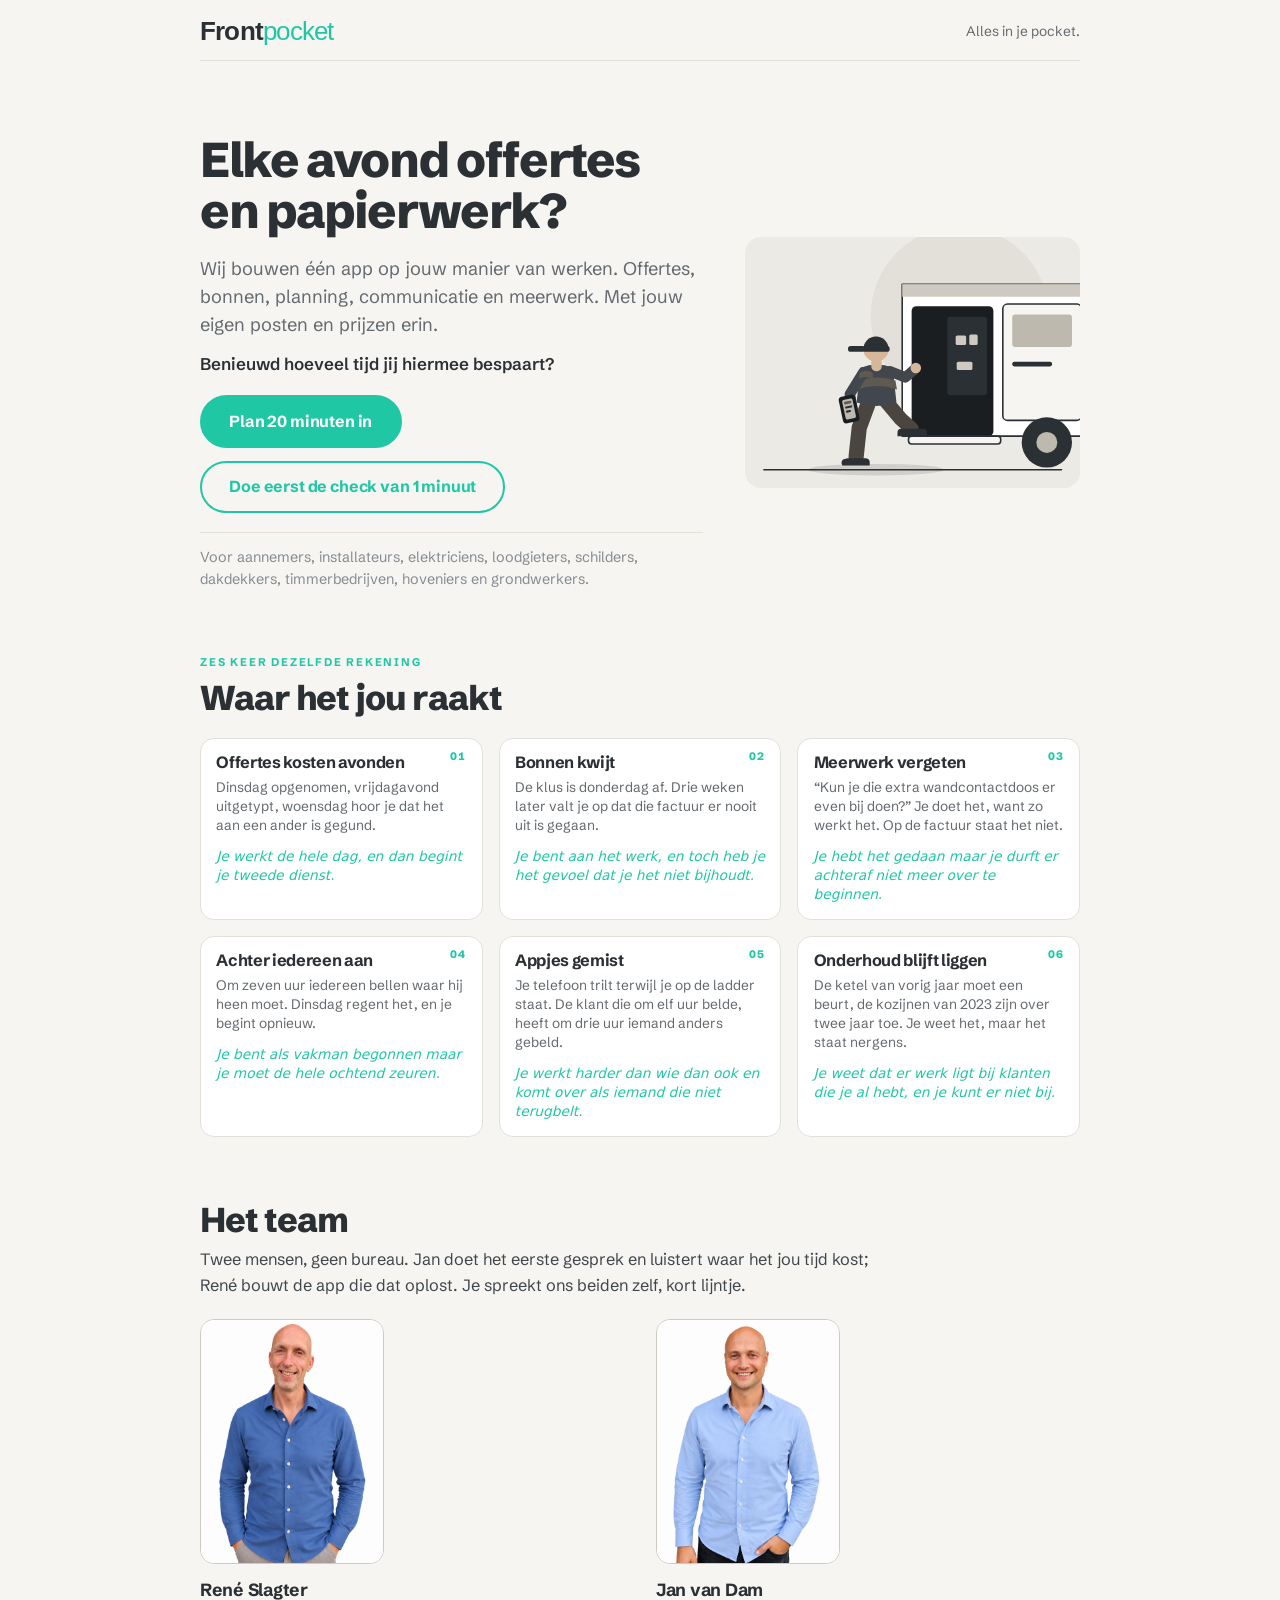
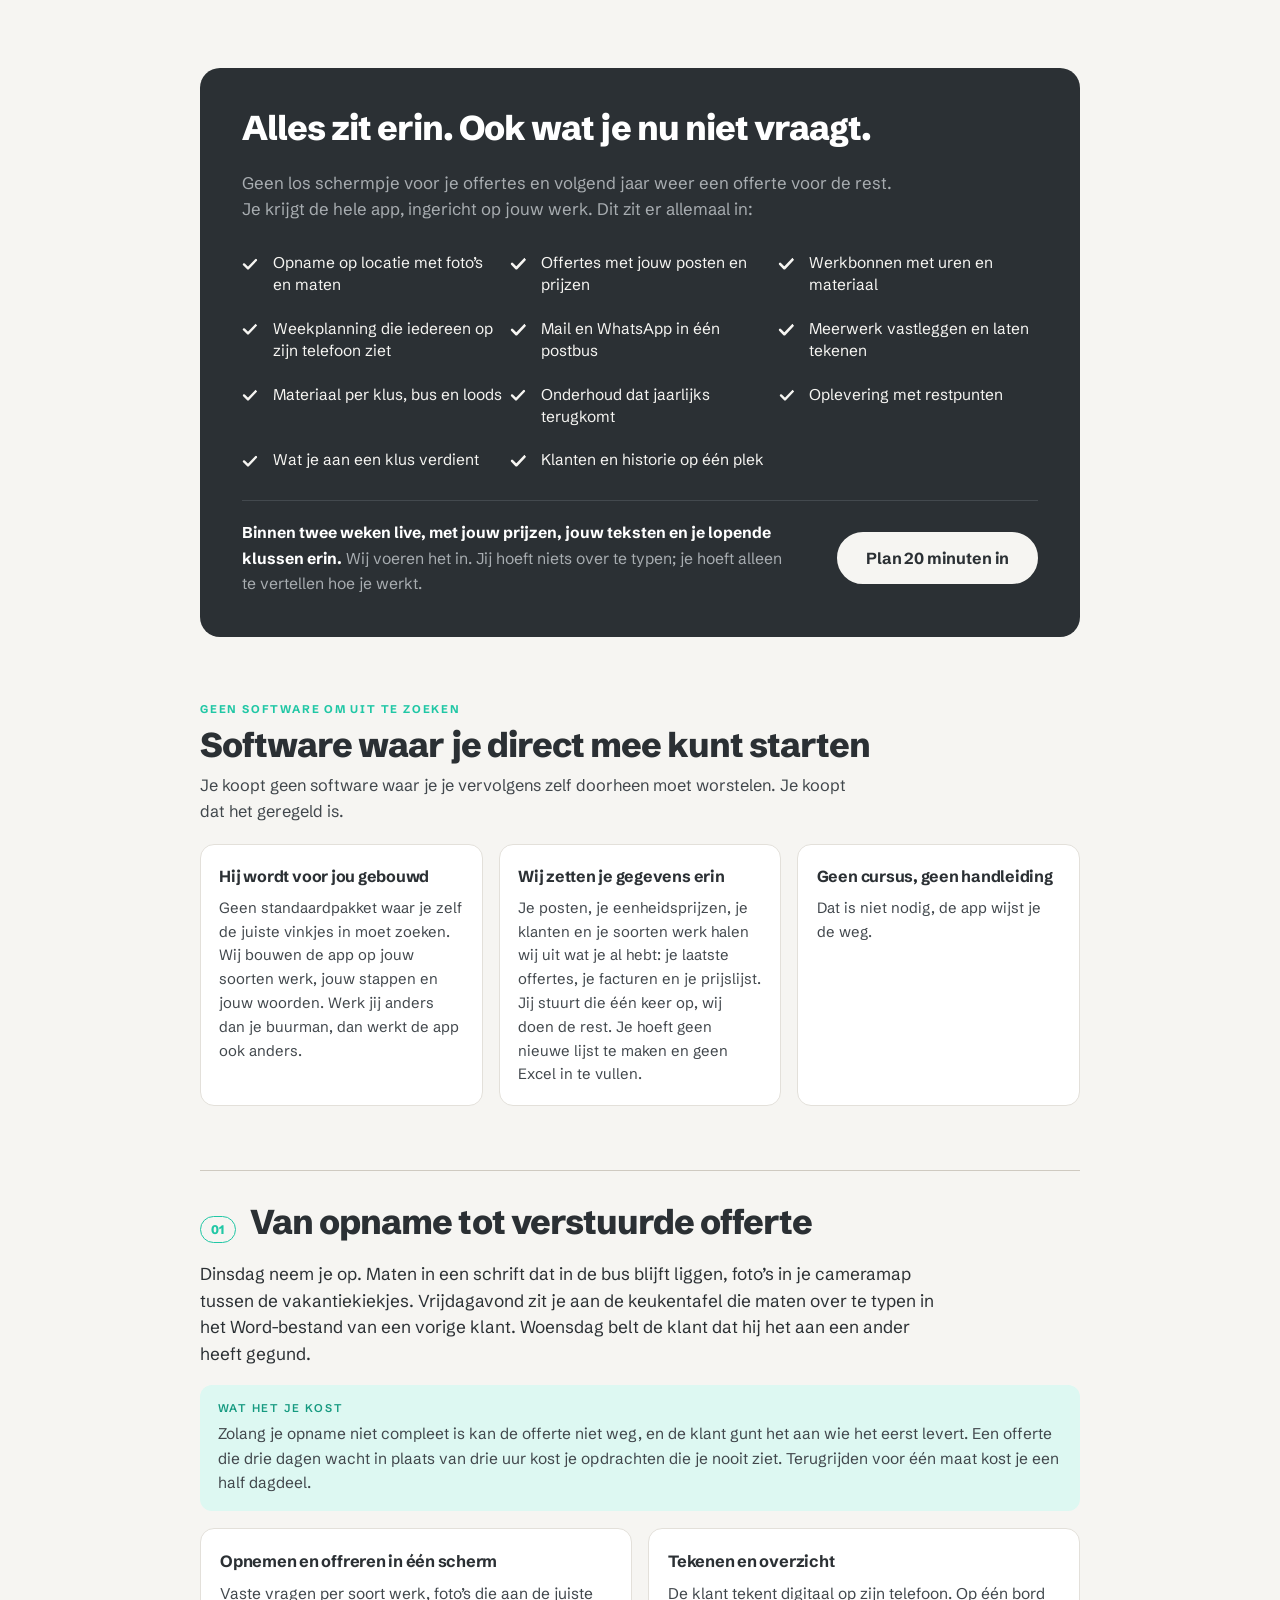
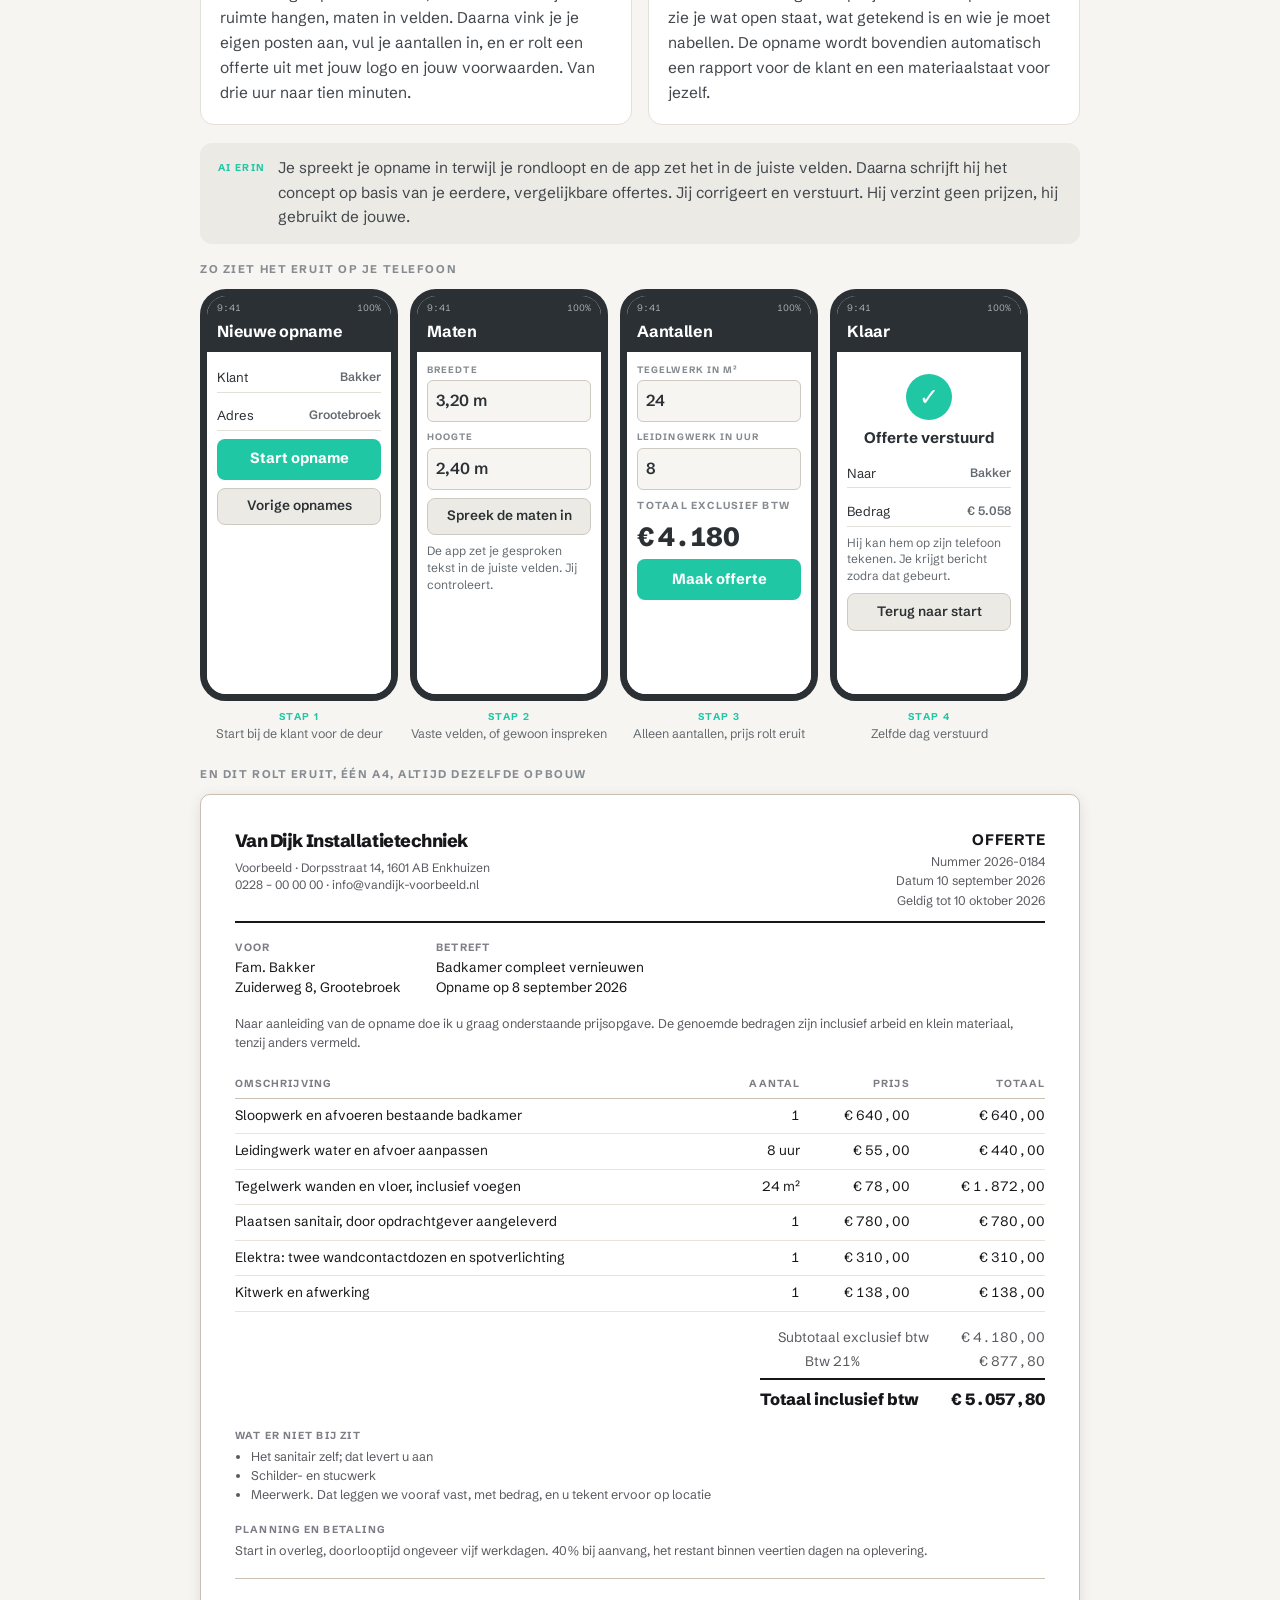
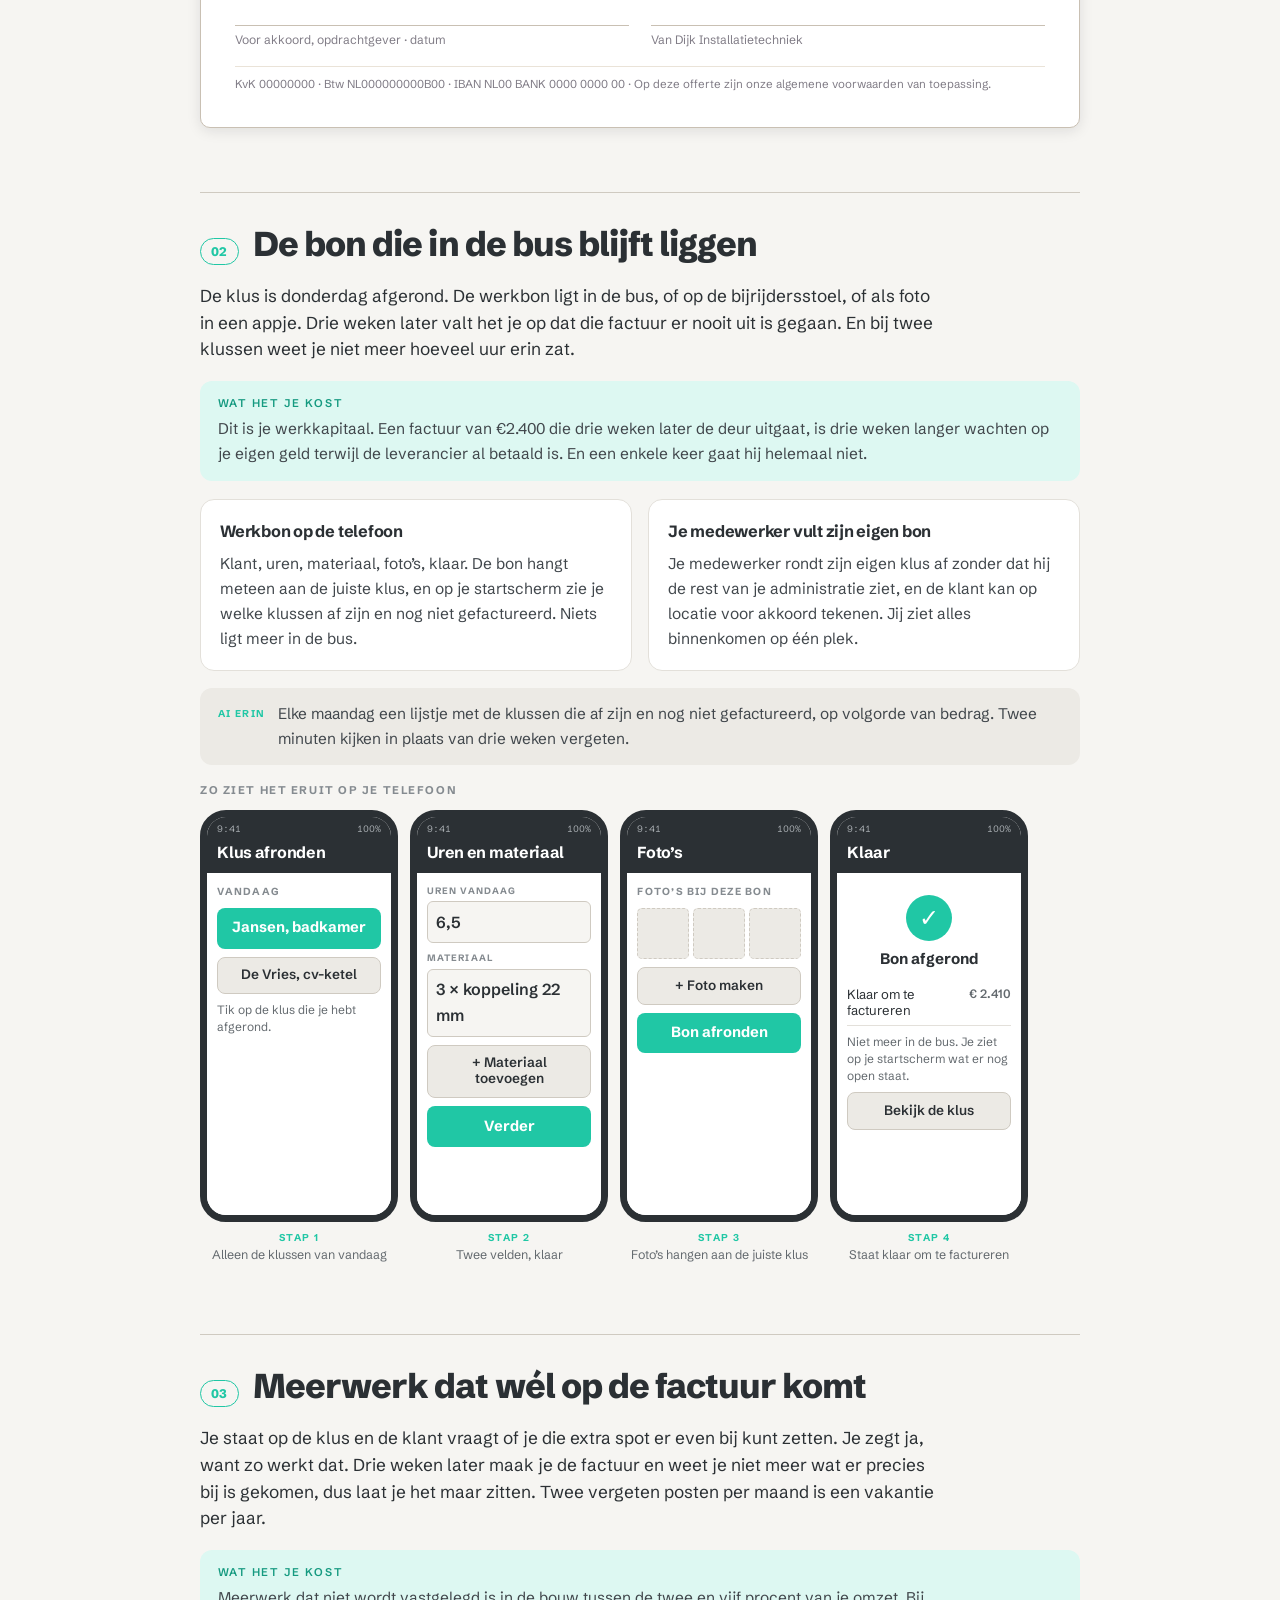
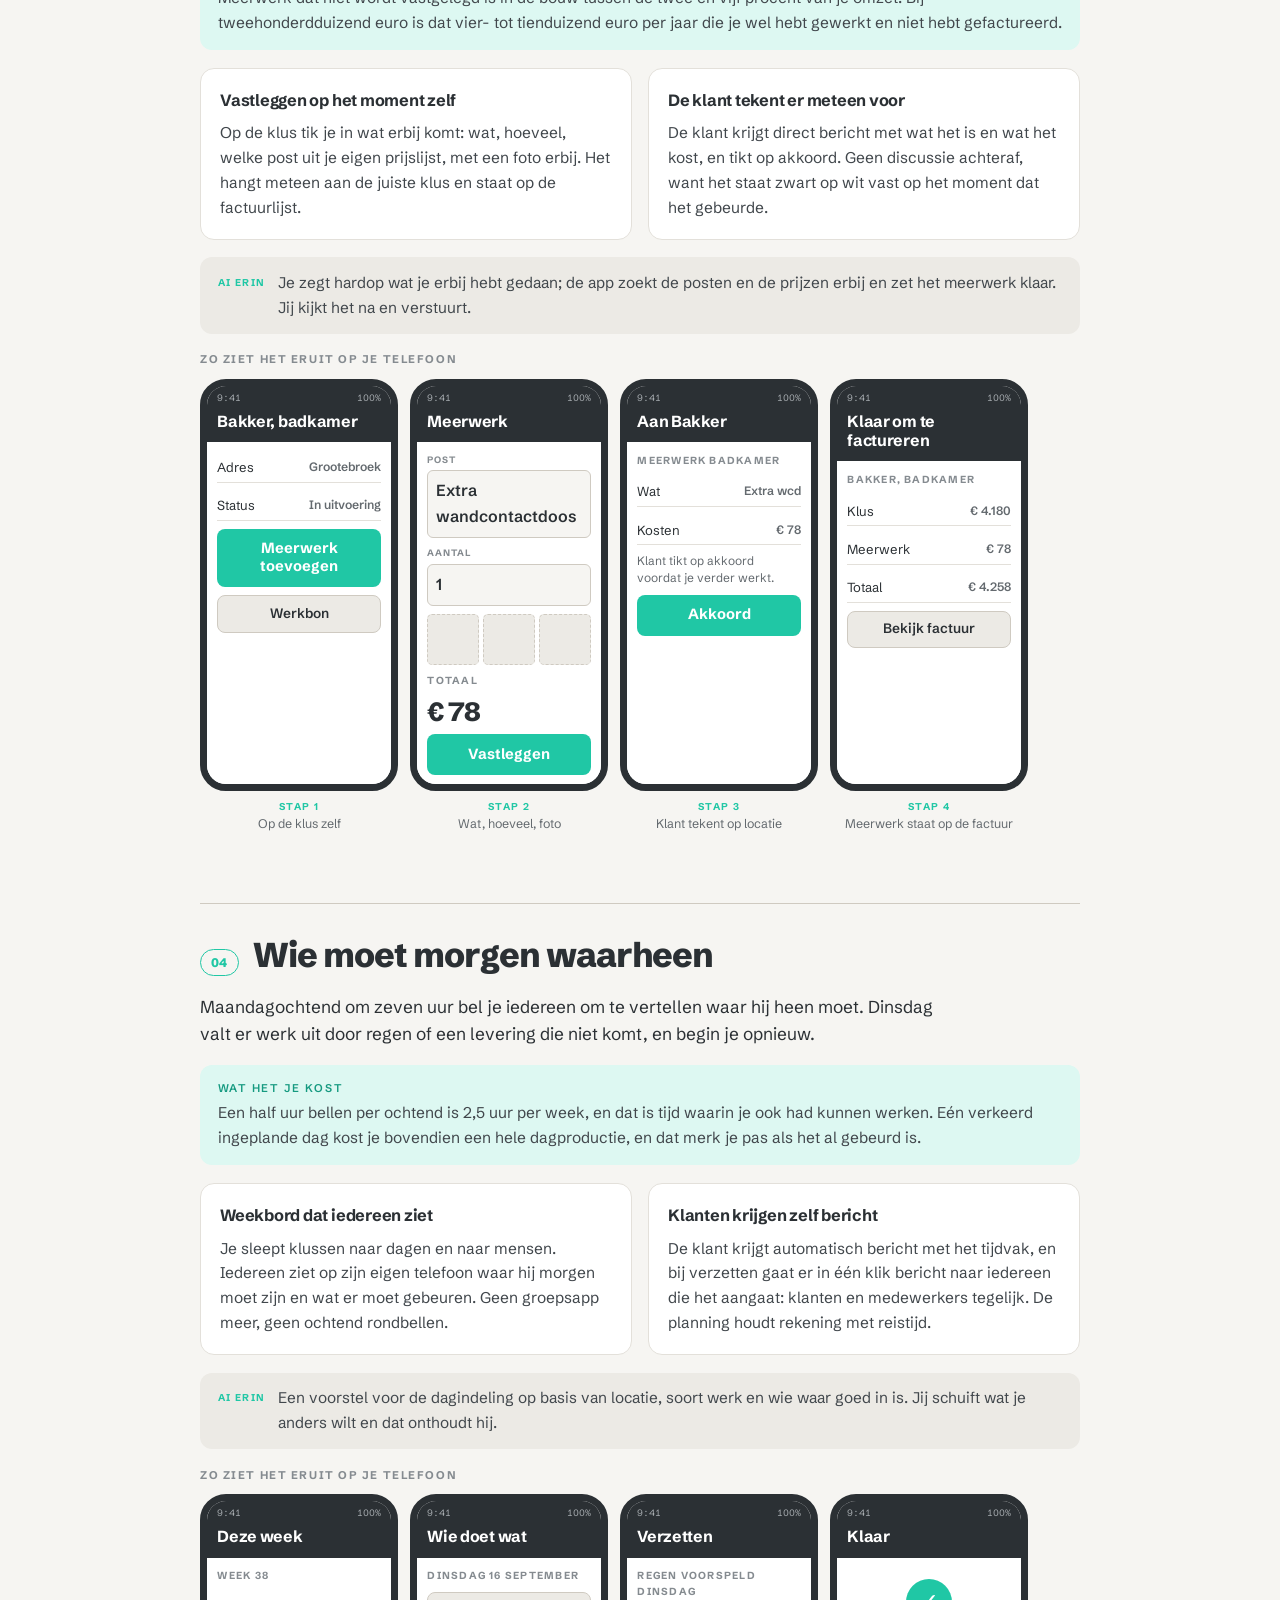
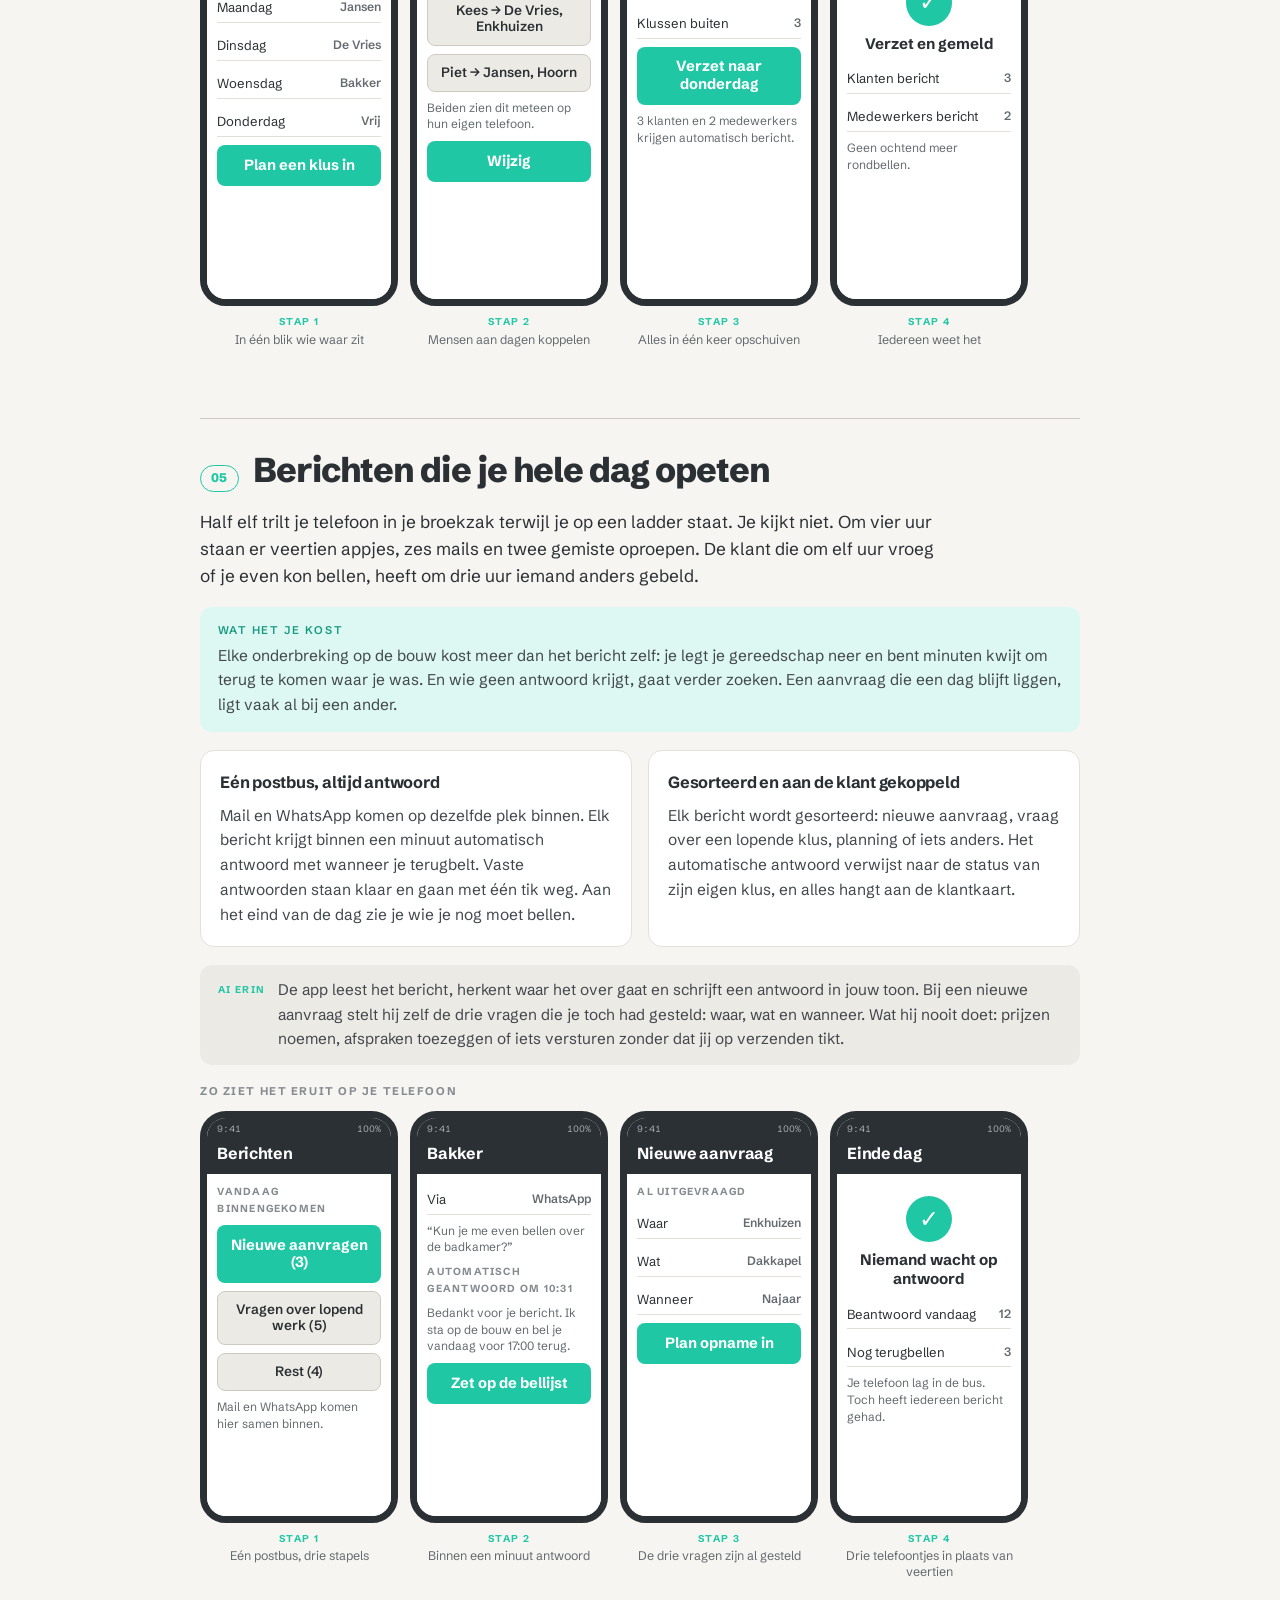
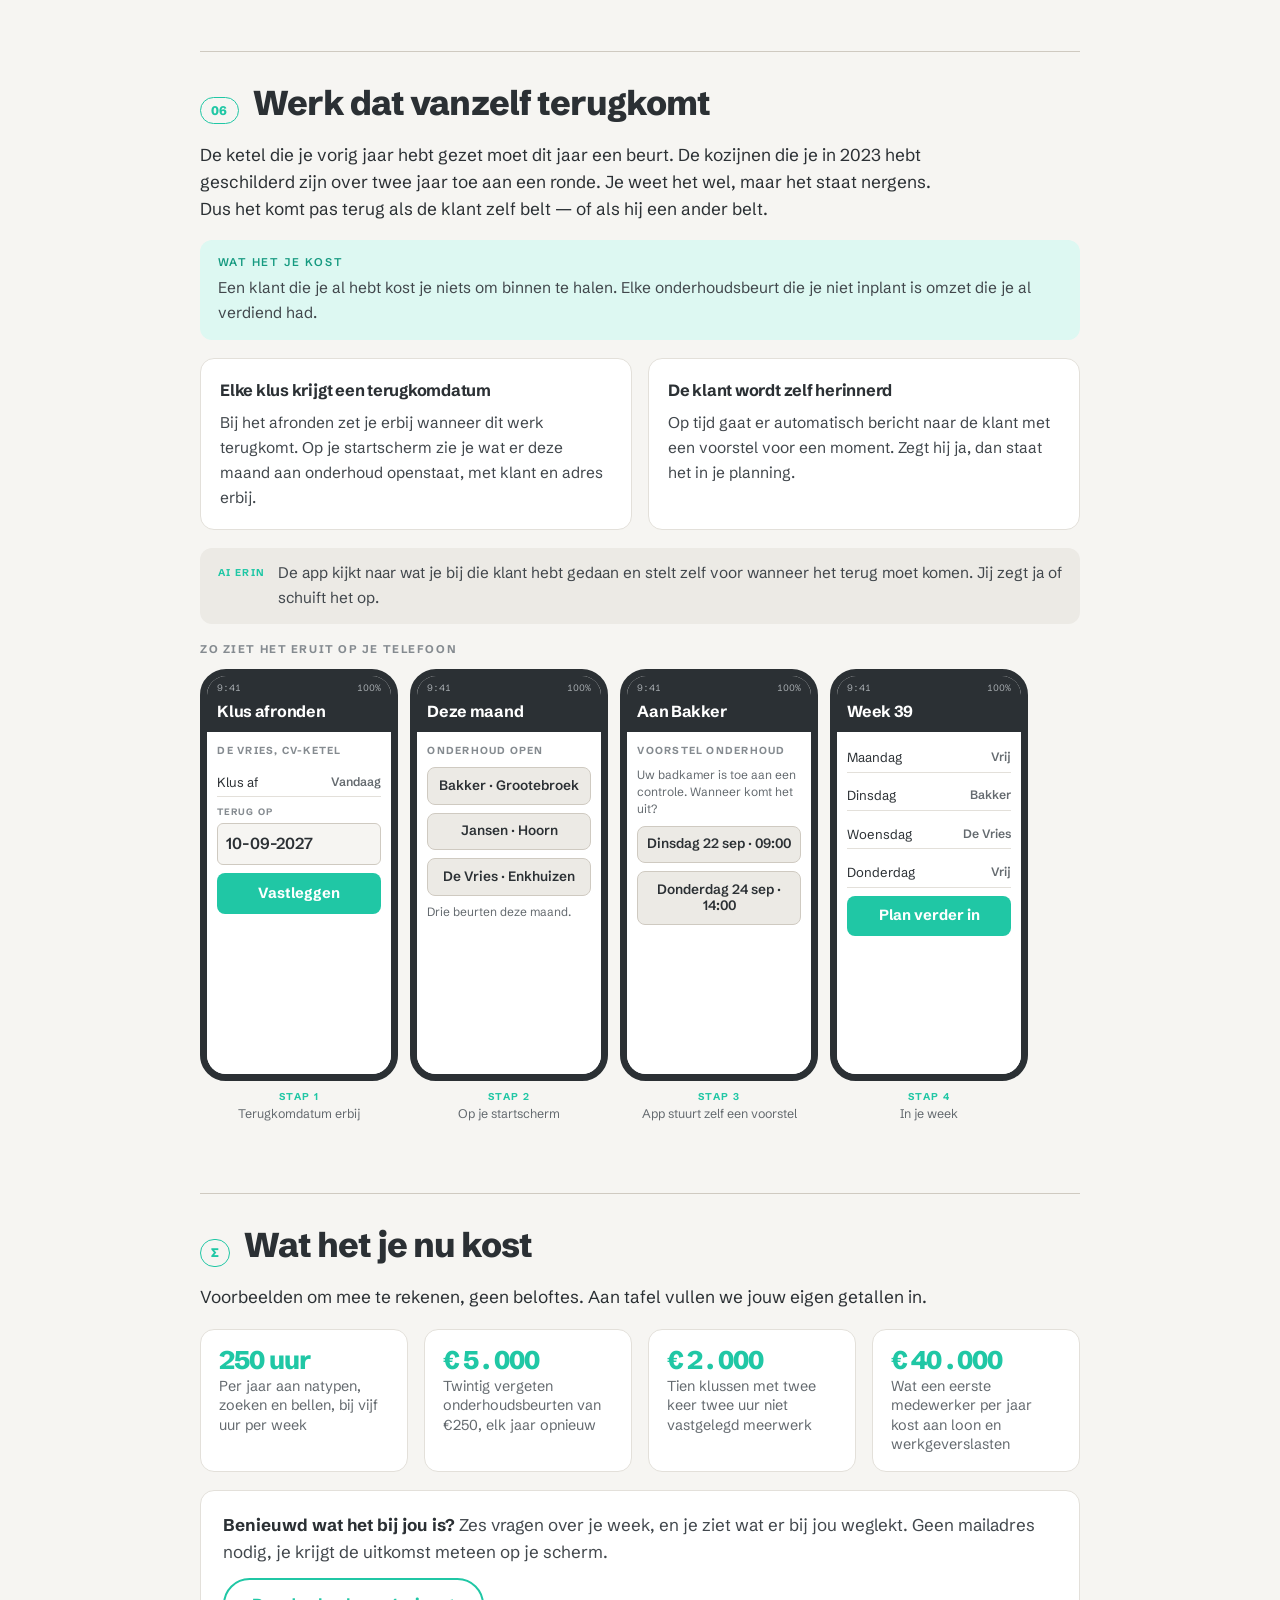
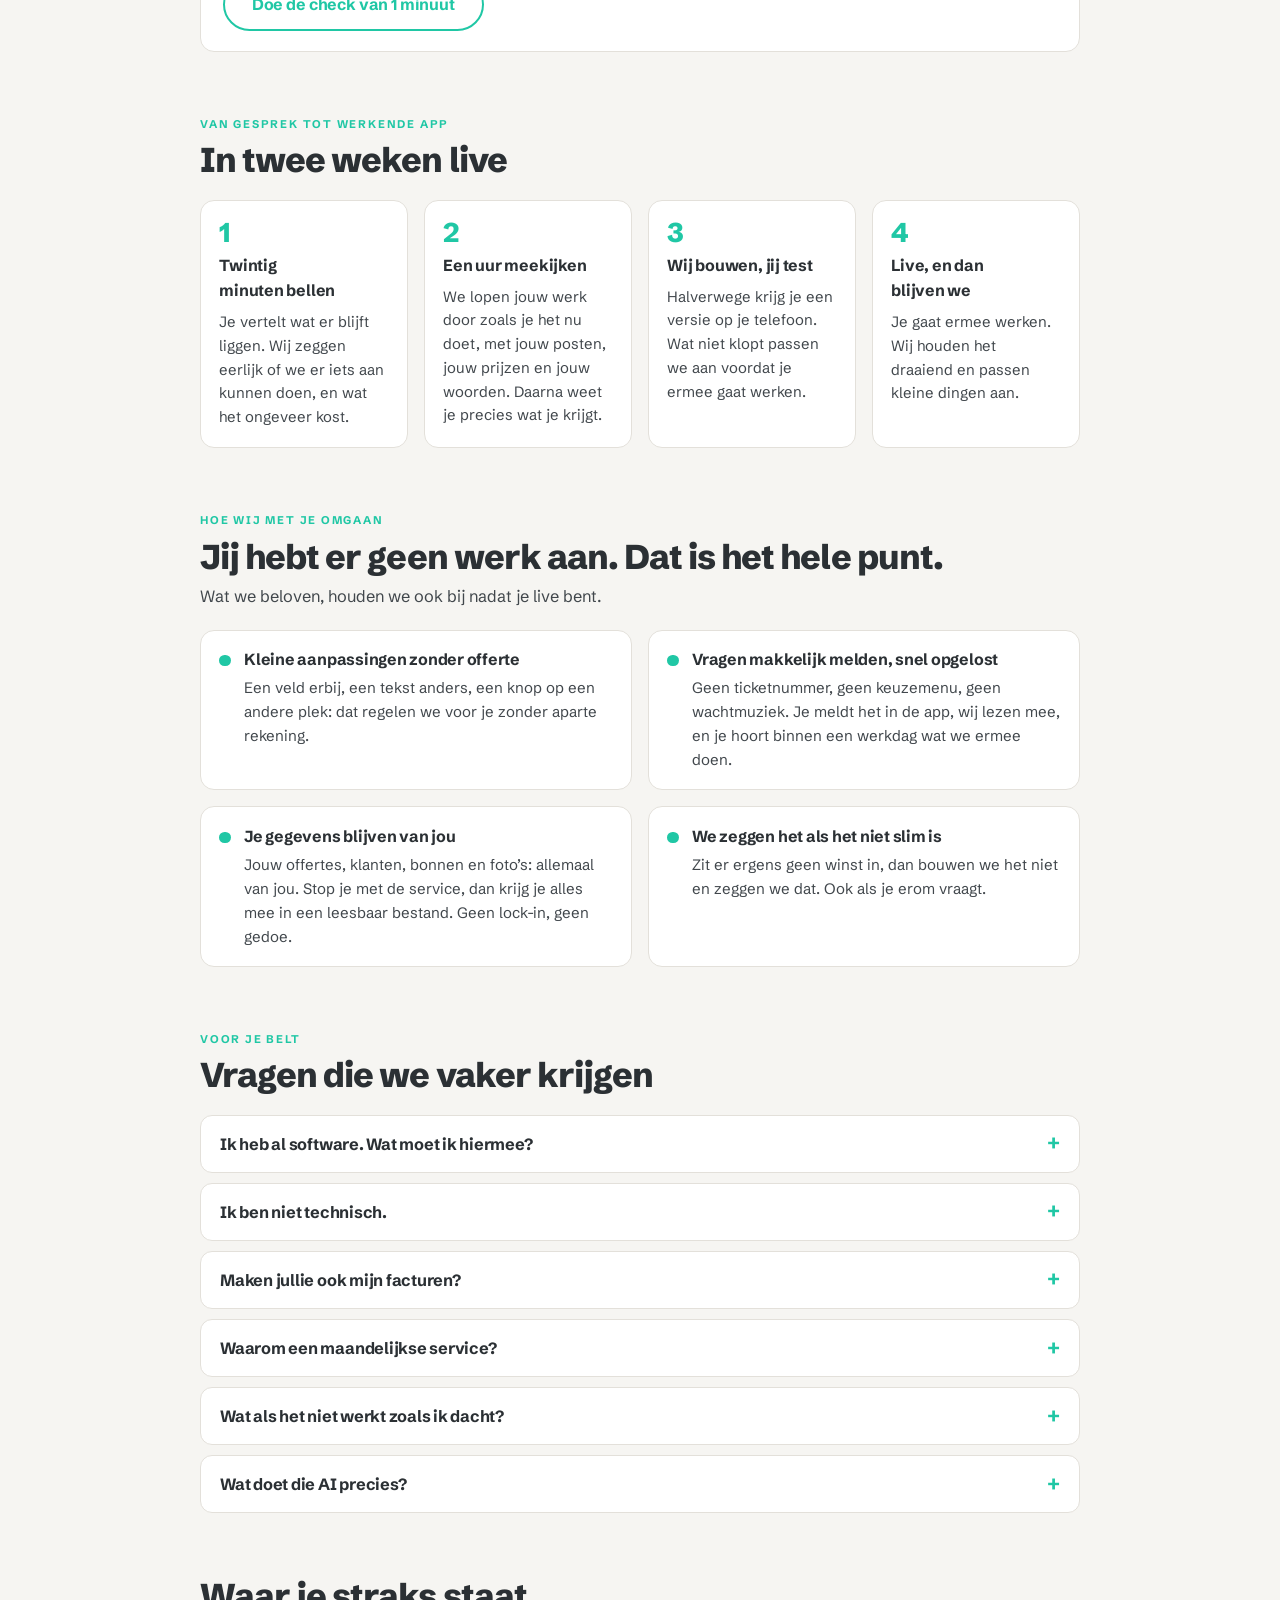
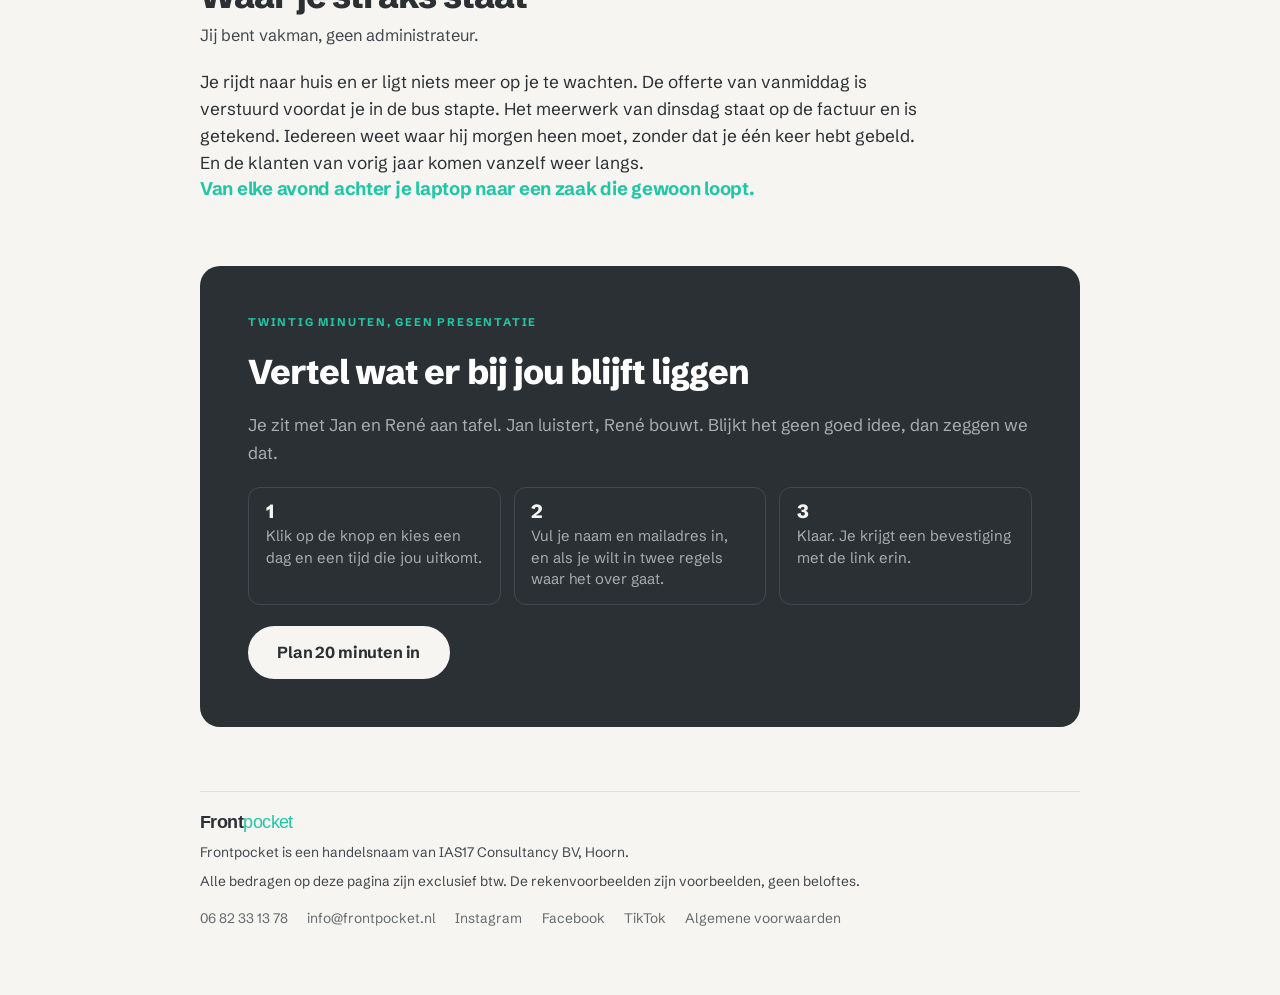
==== commit 3261d6c8: "opruimen: basis/uitgebreid-labels overal weg - Prijs-badges van de zes .kaart-paren verwijderd - .ka" ====
--- a/index.html
+++ b/index.html
@@ -161,7 +161,7 @@
 
   <div class="allesblok">
     <h2>Alles zit erin. Ook wat je nu niet vraagt.</h2>
-    <p class="intro">Geen los schermpje voor je offertes en volgend jaar weer een offerte voor de rest. Je krijgt de hele app, ingericht op jouw werk. Dit zit er allemaal in, in de basis:</p>
+    <p class="intro">Geen los schermpje voor je offertes en volgend jaar weer een offerte voor de rest. Je krijgt de hele app, ingericht op jouw werk. Dit zit er allemaal in:</p>
     <div class="allesgrid">
       <div class="alles">Opname op locatie met foto&rsquo;s en maten</div>
       <div class="alles">Offertes met jouw posten en prijzen</div>
@@ -209,10 +209,10 @@
     <p class="scene">Dinsdag neem je op. Maten in een schrift dat in de bus blijft liggen, foto&rsquo;s in je cameramap tussen de vakantiekiekjes. Vrijdagavond zit je aan de keukentafel die maten over te typen in het Word-bestand van een vorige klant. Woensdag belt de klant dat hij het aan een ander heeft gegund.</p>
     <div class="kost"><h4>Wat het je kost</h4><p>Zolang je opname niet compleet is kan de offerte niet weg, en de klant gunt het aan wie het eerst levert. Een offerte die drie dagen wacht in plaats van drie uur kost je opdrachten die je nooit ziet. Terugrijden voor &eacute;&eacute;n maat kost je een half dagdeel.</p></div>
     <div class="oplossingen">
-      <div class="kaart vijf"><span class="prijs">In de basis</span><h3>Opnemen en offreren in &eacute;&eacute;n scherm</h3><p>Vaste vragen per soort werk, foto&rsquo;s die aan de juiste ruimte hangen, maten in velden. Daarna vink je je eigen posten aan, vul je aantallen in, en er rolt een offerte uit met jouw logo en jouw voorwaarden. Van drie uur naar tien minuten.</p></div>
-      <div class="kaart tien"><span class="prijs">Extra in uitgebreid</span><h3>Tekenen en overzicht</h3><p>De klant tekent digitaal op zijn telefoon. Op &eacute;&eacute;n bord zie je wat open staat, wat getekend is en wie je moet nabellen. De opname wordt bovendien automatisch een rapport voor de klant en een materiaalstaat voor jezelf.</p></div>
-    </div>
-    <div class="ai"><span class="tag">AI erin</span><span>Je spreekt je opname in terwijl je rondloopt en de app zet het in de juiste velden. Daarna schrijft hij het concept op basis van je eerdere, vergelijkbare offertes. Jij corrigeert en verstuurt. Hij verzint geen prijzen, hij gebruikt de jouwe. <em>Zit in de basis.</em></span></div>
+      <div class="kaart"><h3>Opnemen en offreren in &eacute;&eacute;n scherm</h3><p>Vaste vragen per soort werk, foto&rsquo;s die aan de juiste ruimte hangen, maten in velden. Daarna vink je je eigen posten aan, vul je aantallen in, en er rolt een offerte uit met jouw logo en jouw voorwaarden. Van drie uur naar tien minuten.</p></div>
+      <div class="kaart"><h3>Tekenen en overzicht</h3><p>De klant tekent digitaal op zijn telefoon. Op &eacute;&eacute;n bord zie je wat open staat, wat getekend is en wie je moet nabellen. De opname wordt bovendien automatisch een rapport voor de klant en een materiaalstaat voor jezelf.</p></div>
+    </div>
+    <div class="ai"><span class="tag">AI erin</span><span>Je spreekt je opname in terwijl je rondloopt en de app zet het in de juiste velden. Daarna schrijft hij het concept op basis van je eerdere, vergelijkbare offertes. Jij corrigeert en verstuurt. Hij verzint geen prijzen, hij gebruikt de jouwe.</span></div>
 
     <div class="mockwrap">
       <span class="lead">Zo ziet het eruit op je telefoon</span>
@@ -279,10 +279,10 @@
     <p class="scene">De klus is donderdag afgerond. De werkbon ligt in de bus, of op de bijrijdersstoel, of als foto in een appje. Drie weken later valt het je op dat die factuur er nooit uit is gegaan. En bij twee klussen weet je niet meer hoeveel uur erin zat.</p>
     <div class="kost"><h4>Wat het je kost</h4><p>Dit is je werkkapitaal. Een factuur van &euro;2.400 die drie weken later de deur uitgaat, is drie weken langer wachten op je eigen geld terwijl de leverancier al betaald is. En een enkele keer gaat hij helemaal niet.</p></div>
     <div class="oplossingen">
-      <div class="kaart vijf"><span class="prijs">In de basis</span><h3>Werkbon op de telefoon</h3><p>Klant, uren, materiaal, foto&rsquo;s, klaar. De bon hangt meteen aan de juiste klus, en op je startscherm zie je welke klussen af zijn en nog niet gefactureerd. Niets ligt meer in de bus.</p></div>
-      <div class="kaart tien"><span class="prijs">Extra in uitgebreid</span><h3>Je medewerker vult zijn eigen bon</h3><p>Je medewerker rondt zijn eigen klus af zonder dat hij de rest van je administratie ziet, en de klant kan op locatie voor akkoord tekenen. Jij ziet alles binnenkomen op &eacute;&eacute;n plek.</p></div>
-    </div>
-    <div class="ai"><span class="tag">AI erin</span><span>Elke maandag een lijstje met de klussen die af zijn en nog niet gefactureerd, op volgorde van bedrag. Twee minuten kijken in plaats van drie weken vergeten. <em>Zit in de uitgebreide versie.</em></span></div>
+      <div class="kaart"><h3>Werkbon op de telefoon</h3><p>Klant, uren, materiaal, foto&rsquo;s, klaar. De bon hangt meteen aan de juiste klus, en op je startscherm zie je welke klussen af zijn en nog niet gefactureerd. Niets ligt meer in de bus.</p></div>
+      <div class="kaart"><h3>Je medewerker vult zijn eigen bon</h3><p>Je medewerker rondt zijn eigen klus af zonder dat hij de rest van je administratie ziet, en de klant kan op locatie voor akkoord tekenen. Jij ziet alles binnenkomen op &eacute;&eacute;n plek.</p></div>
+    </div>
+    <div class="ai"><span class="tag">AI erin</span><span>Elke maandag een lijstje met de klussen die af zijn en nog niet gefactureerd, op volgorde van bedrag. Twee minuten kijken in plaats van drie weken vergeten.</span></div>
     <div class="mockwrap">
       <span class="lead">Zo ziet het eruit op je telefoon</span>
       <div class="mockups">
@@ -300,10 +300,10 @@
     <p class="scene">Je staat op de klus en de klant vraagt of je die extra spot er even bij kunt zetten. Je zegt ja, want zo werkt dat. Drie weken later maak je de factuur en weet je niet meer wat er precies bij is gekomen, dus laat je het maar zitten. Twee vergeten posten per maand is een vakantie per jaar.</p>
     <div class="kost"><h4>Wat het je kost</h4><p>Meerwerk dat niet wordt vastgelegd is in de bouw tussen de twee en vijf procent van je omzet. Bij tweehonderdduizend euro is dat vier- tot tienduizend euro per jaar die je wel hebt gewerkt en niet hebt gefactureerd.</p></div>
     <div class="oplossingen">
-      <div class="kaart vijf"><span class="prijs">In de basis</span><h3>Vastleggen op het moment zelf</h3><p>Op de klus tik je in wat erbij komt: wat, hoeveel, welke post uit je eigen prijslijst, met een foto erbij. Het hangt meteen aan de juiste klus en staat op de factuurlijst.</p></div>
-      <div class="kaart tien"><span class="prijs">Extra in uitgebreid</span><h3>De klant tekent er meteen voor</h3><p>De klant krijgt direct bericht met wat het is en wat het kost, en tikt op akkoord. Geen discussie achteraf, want het staat zwart op wit vast op het moment dat het gebeurde.</p></div>
-    </div>
-    <div class="ai"><span class="tag">AI erin</span><span>Je zegt hardop wat je erbij hebt gedaan; de app zoekt de posten en de prijzen erbij en zet het meerwerk klaar. Jij kijkt het na en verstuurt. <em>Zit in de uitgebreide versie.</em></span></div>
+      <div class="kaart"><h3>Vastleggen op het moment zelf</h3><p>Op de klus tik je in wat erbij komt: wat, hoeveel, welke post uit je eigen prijslijst, met een foto erbij. Het hangt meteen aan de juiste klus en staat op de factuurlijst.</p></div>
+      <div class="kaart"><h3>De klant tekent er meteen voor</h3><p>De klant krijgt direct bericht met wat het is en wat het kost, en tikt op akkoord. Geen discussie achteraf, want het staat zwart op wit vast op het moment dat het gebeurde.</p></div>
+    </div>
+    <div class="ai"><span class="tag">AI erin</span><span>Je zegt hardop wat je erbij hebt gedaan; de app zoekt de posten en de prijzen erbij en zet het meerwerk klaar. Jij kijkt het na en verstuurt.</span></div>
     <div class="mockwrap">
       <span class="lead">Zo ziet het eruit op je telefoon</span>
       <div class="mockups">
@@ -321,10 +321,10 @@
     <p class="scene">Maandagochtend om zeven uur bel je iedereen om te vertellen waar hij heen moet. Dinsdag valt er werk uit door regen of een levering die niet komt, en begin je opnieuw.</p>
     <div class="kost"><h4>Wat het je kost</h4><p>Een half uur bellen per ochtend is 2,5 uur per week, en dat is tijd waarin je ook had kunnen werken. E&eacute;n verkeerd ingeplande dag kost je bovendien een hele dagproductie, en dat merk je pas als het al gebeurd is.</p></div>
     <div class="oplossingen">
-      <div class="kaart vijf"><span class="prijs">In de basis</span><h3>Weekbord dat iedereen ziet</h3><p>Je sleept klussen naar dagen en naar mensen. Iedereen ziet op zijn eigen telefoon waar hij morgen moet zijn en wat er moet gebeuren. Geen groepsapp meer, geen ochtend rondbellen.</p></div>
-      <div class="kaart tien"><span class="prijs">Extra in uitgebreid</span><h3>Klanten krijgen zelf bericht</h3><p>De klant krijgt automatisch bericht met het tijdvak, en bij verzetten gaat er in &eacute;&eacute;n klik bericht naar iedereen die het aangaat: klanten en medewerkers tegelijk. De planning houdt rekening met reistijd.</p></div>
-    </div>
-    <div class="ai"><span class="tag">AI erin</span><span>Een voorstel voor de dagindeling op basis van locatie, soort werk en wie waar goed in is. Jij schuift wat je anders wilt en dat onthoudt hij. <em>Zit in de uitgebreide versie.</em></span></div>
+      <div class="kaart"><h3>Weekbord dat iedereen ziet</h3><p>Je sleept klussen naar dagen en naar mensen. Iedereen ziet op zijn eigen telefoon waar hij morgen moet zijn en wat er moet gebeuren. Geen groepsapp meer, geen ochtend rondbellen.</p></div>
+      <div class="kaart"><h3>Klanten krijgen zelf bericht</h3><p>De klant krijgt automatisch bericht met het tijdvak, en bij verzetten gaat er in &eacute;&eacute;n klik bericht naar iedereen die het aangaat: klanten en medewerkers tegelijk. De planning houdt rekening met reistijd.</p></div>
+    </div>
+    <div class="ai"><span class="tag">AI erin</span><span>Een voorstel voor de dagindeling op basis van locatie, soort werk en wie waar goed in is. Jij schuift wat je anders wilt en dat onthoudt hij.</span></div>
     <div class="mockwrap">
       <span class="lead">Zo ziet het eruit op je telefoon</span>
       <div class="mockups">
@@ -342,10 +342,10 @@
     <p class="scene">Half elf trilt je telefoon in je broekzak terwijl je op een ladder staat. Je kijkt niet. Om vier uur staan er veertien appjes, zes mails en twee gemiste oproepen. De klant die om elf uur vroeg of je even kon bellen, heeft om drie uur iemand anders gebeld.</p>
     <div class="kost"><h4>Wat het je kost</h4><p>Elke onderbreking op de bouw kost meer dan het bericht zelf: je legt je gereedschap neer en bent minuten kwijt om terug te komen waar je was. En wie geen antwoord krijgt, gaat verder zoeken. Een aanvraag die een dag blijft liggen, ligt vaak al bij een ander.</p></div>
     <div class="oplossingen">
-      <div class="kaart vijf"><span class="prijs">In de basis</span><h3>E&eacute;n postbus, altijd antwoord</h3><p>Mail en WhatsApp komen op dezelfde plek binnen. Elk bericht krijgt binnen een minuut automatisch antwoord met wanneer je terugbelt. Vaste antwoorden staan klaar en gaan met &eacute;&eacute;n tik weg. Aan het eind van de dag zie je wie je nog moet bellen.</p></div>
-      <div class="kaart tien"><span class="prijs">Extra in uitgebreid</span><h3>Gesorteerd en aan de klant gekoppeld</h3><p>Elk bericht wordt gesorteerd: nieuwe aanvraag, vraag over een lopende klus, planning of iets anders. Het automatische antwoord verwijst naar de status van zijn eigen klus, en alles hangt aan de klantkaart.</p></div>
-    </div>
-    <div class="ai"><span class="tag">AI erin</span><span>De app leest het bericht, herkent waar het over gaat en schrijft een antwoord in jouw toon. Bij een nieuwe aanvraag stelt hij zelf de drie vragen die je toch had gesteld: waar, wat en wanneer. Wat hij nooit doet: prijzen noemen, afspraken toezeggen of iets versturen zonder dat jij op verzenden tikt. <em>Zit in de uitgebreide versie.</em></span></div>
+      <div class="kaart"><h3>E&eacute;n postbus, altijd antwoord</h3><p>Mail en WhatsApp komen op dezelfde plek binnen. Elk bericht krijgt binnen een minuut automatisch antwoord met wanneer je terugbelt. Vaste antwoorden staan klaar en gaan met &eacute;&eacute;n tik weg. Aan het eind van de dag zie je wie je nog moet bellen.</p></div>
+      <div class="kaart"><h3>Gesorteerd en aan de klant gekoppeld</h3><p>Elk bericht wordt gesorteerd: nieuwe aanvraag, vraag over een lopende klus, planning of iets anders. Het automatische antwoord verwijst naar de status van zijn eigen klus, en alles hangt aan de klantkaart.</p></div>
+    </div>
+    <div class="ai"><span class="tag">AI erin</span><span>De app leest het bericht, herkent waar het over gaat en schrijft een antwoord in jouw toon. Bij een nieuwe aanvraag stelt hij zelf de drie vragen die je toch had gesteld: waar, wat en wanneer. Wat hij nooit doet: prijzen noemen, afspraken toezeggen of iets versturen zonder dat jij op verzenden tikt.</span></div>
     <div class="mockwrap">
       <span class="lead">Zo ziet het eruit op je telefoon</span>
       <div class="mockups">
@@ -363,16 +363,16 @@
     <p class="scene">De ketel die je vorig jaar hebt gezet moet dit jaar een beurt. De kozijnen die je in 2023 hebt geschilderd zijn over twee jaar toe aan een ronde. Je weet het wel, maar het staat nergens. Dus het komt pas terug als de klant zelf belt &mdash; of als hij een ander belt.</p>
     <div class="kost"><h4>Wat het je kost</h4><p>Een klant die je al hebt kost je niets om binnen te halen. Elke onderhoudsbeurt die je niet inplant is omzet die je al verdiend had.</p></div>
     <div class="oplossingen">
-      <div class="kaart vijf"><span class="prijs">In de basis</span><h3>Elke klus krijgt een terugkomdatum</h3><p>Bij het afronden zet je erbij wanneer dit werk terugkomt. Op je startscherm zie je wat er deze maand aan onderhoud openstaat, met klant en adres erbij.</p></div>
-      <div class="kaart tien"><span class="prijs">Extra in uitgebreid</span><h3>De klant wordt zelf herinnerd</h3><p>Op tijd gaat er automatisch bericht naar de klant met een voorstel voor een moment. Zegt hij ja, dan staat het in je planning.</p></div>
-    </div>
-    <div class="ai"><span class="tag">AI erin</span><span>De app kijkt naar wat je bij die klant hebt gedaan en stelt zelf voor wanneer het terug moet komen. Jij zegt ja of schuift het op. <em>Zit in de uitgebreide versie.</em></span></div>
+      <div class="kaart"><h3>Elke klus krijgt een terugkomdatum</h3><p>Bij het afronden zet je erbij wanneer dit werk terugkomt. Op je startscherm zie je wat er deze maand aan onderhoud openstaat, met klant en adres erbij.</p></div>
+      <div class="kaart"><h3>De klant wordt zelf herinnerd</h3><p>Op tijd gaat er automatisch bericht naar de klant met een voorstel voor een moment. Zegt hij ja, dan staat het in je planning.</p></div>
+    </div>
+    <div class="ai"><span class="tag">AI erin</span><span>De app kijkt naar wat je bij die klant hebt gedaan en stelt zelf voor wanneer het terug moet komen. Jij zegt ja of schuift het op.</span></div>
     <div class="mockwrap">
       <span class="lead">Zo ziet het eruit op je telefoon</span>
       <div class="mockups">
         <div class="mock"><div class="phone"><div class="p-status"><span>9:41</span><span>100%</span></div><div class="p-head">Klus afronden</div><div class="p-body"><div class="m-head">De Vries, cv-ketel</div><div class="m-row"><span>Klus af</span><b>Vandaag</b></div><div class="m-field"><span class="lbl">Terug op</span><span class="val">10-09-2027</span></div><div class="m-btn">Vastleggen</div></div></div><div class="cap"><b>Stap 1</b><span>Terugkomdatum erbij</span></div></div>
         <div class="mock"><div class="phone"><div class="p-status"><span>9:41</span><span>100%</span></div><div class="p-head">Deze maand</div><div class="p-body"><div class="m-head">Onderhoud open</div><div class="m-btn2">Bakker &middot; Grootebroek</div><div class="m-btn2">Jansen &middot; Hoorn</div><div class="m-btn2">De Vries &middot; Enkhuizen</div><div class="m-note">Drie beurten deze maand.</div></div></div><div class="cap"><b>Stap 2</b><span>Op je startscherm</span></div></div>
-        <div class="mock"><div class="phone"><div class="p-status"><span>9:41</span><span>100%</span></div><div class="p-head">Aan Bakker</div><div class="p-body"><div class="m-head">Voorstel onderhoud</div><div class="m-note">Uw badkamer is toe aan een controle. Wanneer komt het uit?</div><div class="m-btn2">Dinsdag 22 sep &middot; 09:00</div><div class="m-btn2">Donderdag 24 sep &middot; 14:00</div></div></div><div class="cap"><b>Stap 3</b><span>Uitgebreid</span></div></div>
+        <div class="mock"><div class="phone"><div class="p-status"><span>9:41</span><span>100%</span></div><div class="p-head">Aan Bakker</div><div class="p-body"><div class="m-head">Voorstel onderhoud</div><div class="m-note">Uw badkamer is toe aan een controle. Wanneer komt het uit?</div><div class="m-btn2">Dinsdag 22 sep &middot; 09:00</div><div class="m-btn2">Donderdag 24 sep &middot; 14:00</div></div></div><div class="cap"><b>Stap 3</b><span>App stuurt zelf een voorstel</span></div></div>
         <div class="mock"><div class="phone"><div class="p-status"><span>9:41</span><span>100%</span></div><div class="p-head">Week 39</div><div class="p-body"><div class="m-row"><span>Maandag</span><b>Vrij</b></div><div class="m-row"><span>Dinsdag</span><b>Bakker</b></div><div class="m-row"><span>Woensdag</span><b>De Vries</b></div><div class="m-row"><span>Donderdag</span><b>Vrij</b></div><div class="m-btn">Plan verder in</div></div></div><div class="cap"><b>Stap 4</b><span>In je week</span></div></div>
       </div>
     </div>
@@ -429,8 +429,7 @@
       <details><summary>Ik heb al software. Wat moet ik hiermee?</summary><p>Wij vervangen je pakket niet. De vraag is wat je nu n&aacute;&aacute;st dat pakket doet: in Excel, in een schrift, in een appje naar jezelf. Daar zitten wij, en daar halen we het handwerk weg.</p></details>
       <details><summary>Ik ben niet technisch.</summary><p>Daarom bouwen we vier knoppen en geen menu&rsquo;s. Als je het niet meteen snapt, is het niet af. En je hoeft niets te installeren: het draait in de browser op je telefoon.</p></details>
       <details><summary>Maken jullie ook mijn facturen?</summary><p>Nee. Facturen en boekhouding blijven in je eigen pakket, want daar zit je accountant aan vast. Wij laten je alleen z&iacute;&eacute;n welke klussen af zijn en nog niet gefactureerd, zodat je er nooit meer eentje vergeet.</p></details>
-      <details><summary>Krijg ik echt alles in de basis?</summary><p>Ja. Alle onderdelen hierboven zitten in de basis, inclusief inspreken naar een concept-offerte. Het verschil met uitgebreid zit niet in h&oacute;&eacute;veel je krijgt. Het zit in wat er automatisch naar buiten gaat (berichten aan klanten, wat de klant zelf op zijn scherm ziet, koppelingen) en wie er in de app werkt (meerdere mensen met eigen rollen en rechten).</p></details>
-      <details><summary>Waarom een maandelijkse service?</summary><p>Omdat de app blijft draaien, en dat kost geld: servers, updates, beveiliging en het AI-verbruik als je inspreekt of een bericht laat beantwoorden. Voor die service houden wij het draaiend, lossen we storingen op en passen we kleine dingen aan zonder dat je daar een rekening voor krijgt. Zonder die service zouden we je een app verkopen en daarna verdwijnen.</p></details>
+      <details><summary>Waarom een maandelijkse service?</summary><p>Omdat de app blijft draaien, en dat kost geld: servers, updates, beveiliging en het AI-verbruik als je inspreekt of een bericht laat beantwoorden. Voor die service houden wij het draaiend, lossen we storingen op binnen drie werkdagen en passen we kleine dingen aan zonder dat je daar een rekening voor krijgt. Opzegbaar per maand. Zonder die service zouden we je een app verkopen en daarna verdwijnen.</p></details>
       <details><summary>Wat als het niet werkt zoals ik dacht?</summary><p>Daarom kijken we eerst een uur mee en krijg je halverwege een versie op je telefoon. Blijkt bij dat eerste gesprek dat we je niet verder helpen, dan zeggen we dat en stopt het daar. Dat kost je niets.</p></details>
       <details><summary>Wat doet die AI precies?</summary><p>Hij schrijft concepten en vult velden op basis van wat jij eerder hebt gedaan. Hij verzint geen prijzen en verstuurt niets zonder dat jij erop tikt. En waar AI niets toevoegt bouwen we het gewoon zonder.</p></details>
     </div>
